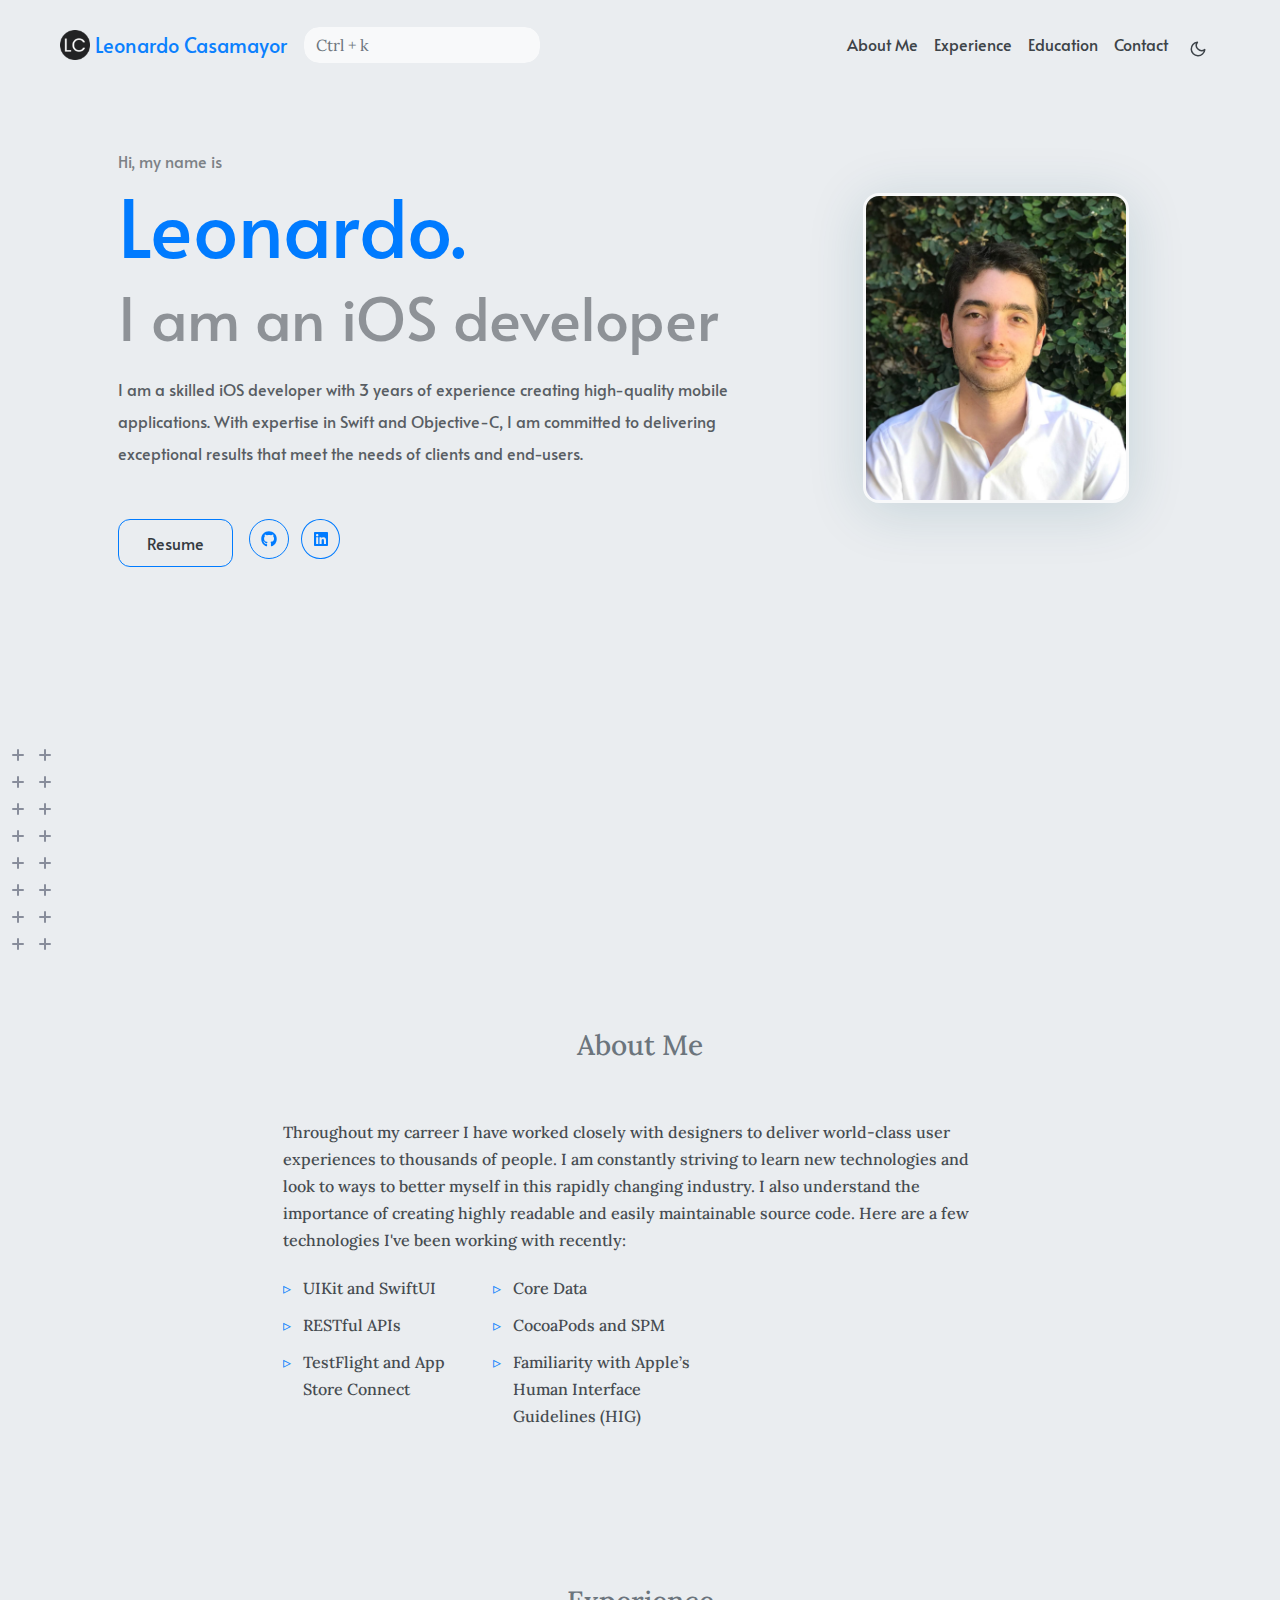
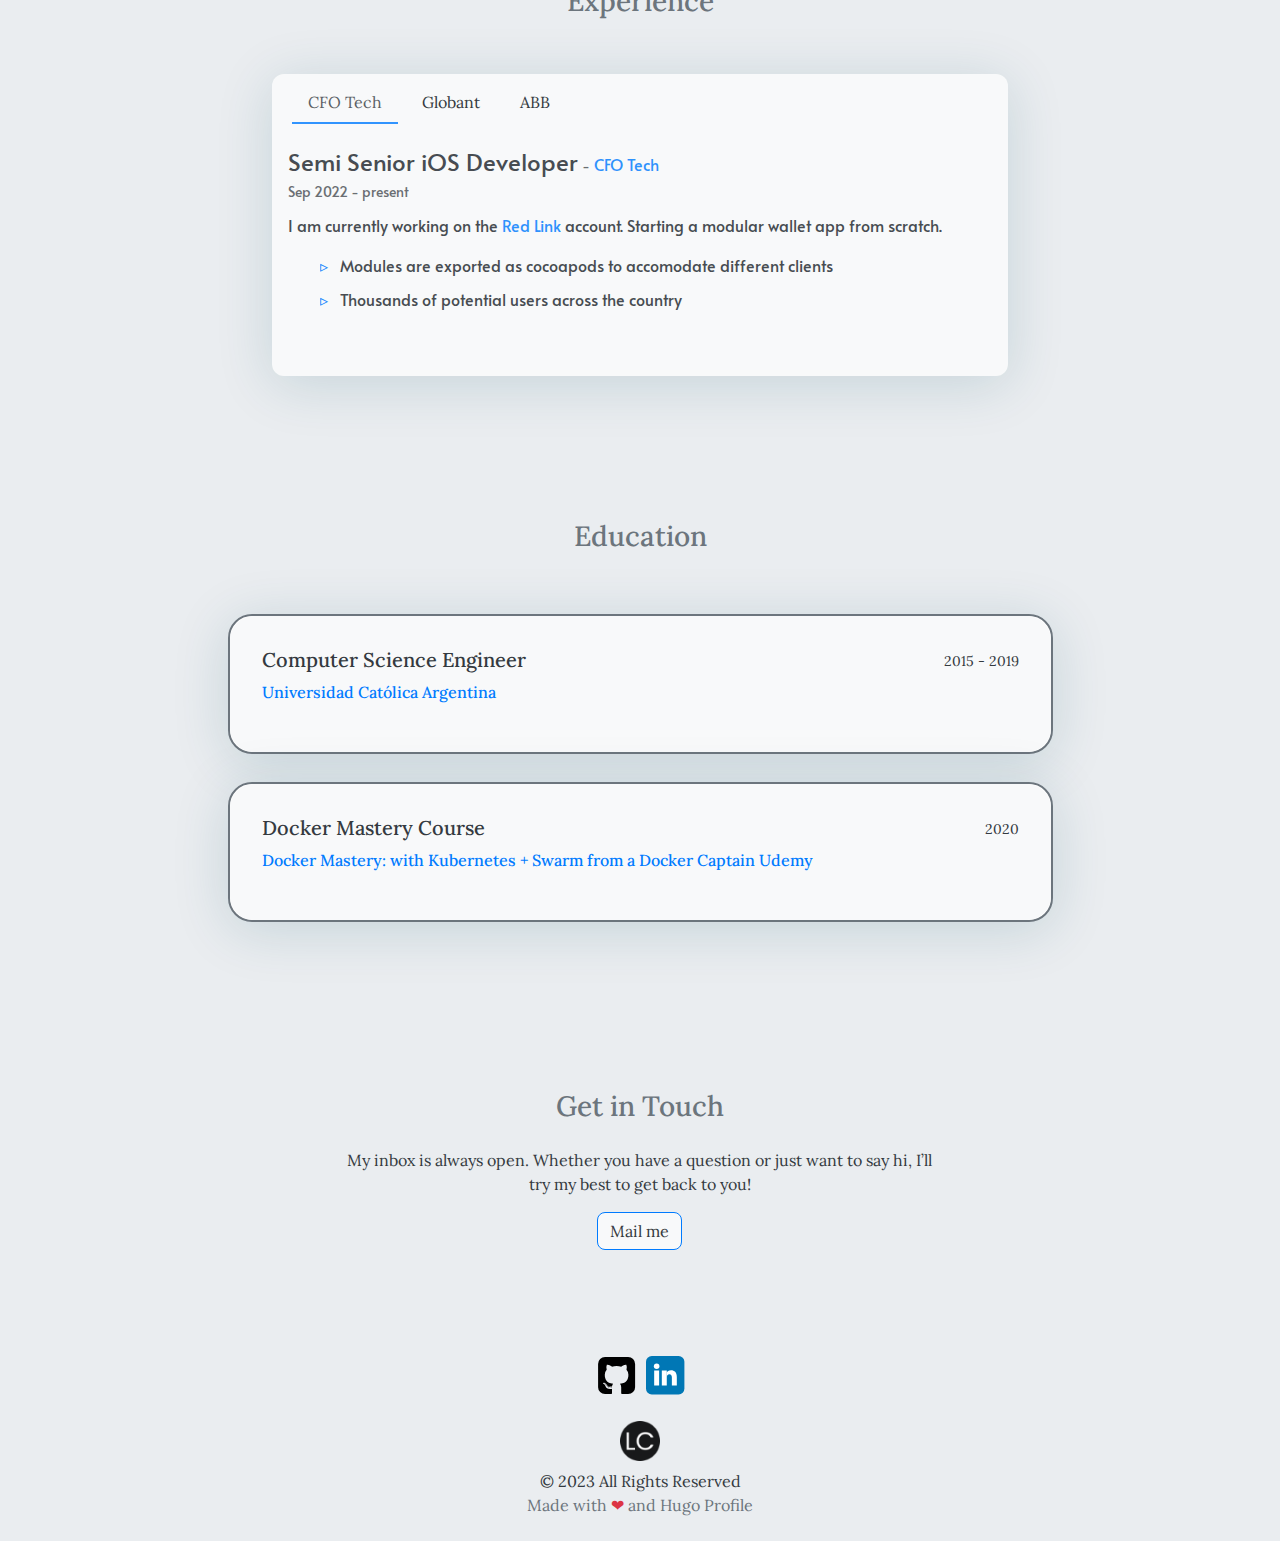
==== index.html @ 5d3ae80e "deploy: leonardo-casamayor/profile-site@22e42a5865eac77fa49c76d0fe40ac7be79af47a" ====
<!doctype html><html><head><meta name=generator content="Hugo 0.110.0"><meta charset=utf-8><meta name=viewport content="width=device-width,initial-scale=1"><meta http-equiv=x-ua-compatible content="ie=edge"><meta http-equiv=accept-ch content="DPR, Viewport-Width, Width"><link rel=icon href=/images/fav.ico type=image/gif><link rel=preconnect href=https://fonts.googleapis.com><link rel=preconnect href=https://fonts.gstatic.com crossorigin><link rel=preload as=style href="https://fonts.googleapis.com/css2?family=Alata&family=Lora:ital,wght@0,400;0,500;0,600;0,700;1,400;1,500;1,600;1,700&family=Roboto:ital,wght@0,100;0,300;0,400;0,500;0,700;0,900;1,100;1,300;1,400;1,500;1,700;1,900&display=swap"><link rel=stylesheet href="https://fonts.googleapis.com/css2?family=Alata&family=Lora:ital,wght@0,400;0,500;0,600;0,700;1,400;1,500;1,600;1,700&family=Roboto:ital,wght@0,100;0,300;0,400;0,500;0,700;0,900;1,100;1,300;1,400;1,500;1,700;1,900&display=swap" media=print onload='this.media="all"'><noscript><link href="https://fonts.googleapis.com/css2?family=Alata&family=Lora:ital,wght@0,400;0,500;0,600;0,700;1,400;1,500;1,600;1,700&family=Roboto:ital,wght@0,100;0,300;0,400;0,500;0,700;0,900;1,100;1,300;1,400;1,500;1,700;1,900&display=swap" rel=stylesheet></noscript><link rel=stylesheet href=/css/font.css media=all><meta property="og:title" content="Leonardo Casamayor"><meta property="og:description" content="Text about my cool site"><meta property="og:type" content="website"><meta property="og:url" content="https://leonardo-casamayor.github.io/"><meta property="og:site_name" content="Leonardo Casamayor"><meta name=twitter:card content="summary"><meta name=twitter:title content="Leonardo Casamayor"><meta name=twitter:description content="Text about my cool site"><link rel=stylesheet href=/bootstrap-5/css/bootstrap.min.css media=all><link rel=stylesheet href=/css/header.css media=all><link rel=stylesheet href=/css/footer.css media=all><link rel=stylesheet href=/css/theme.css media=all><style>:root{--text-color:#343a40;--text-secondary-color:#6c757d;--background-color:#eaedf0;--secondary-background-color:#64ffda1a;--primary-color:#007bff;--secondary-color:#f8f9fa;--text-color-dark:#e4e6eb;--text-secondary-color-dark:#b0b3b8;--background-color-dark:#18191a;--secondary-background-color-dark:#212529;--primary-color-dark:#ffffff;--secondary-color-dark:#212529}body{font-size:1rem;font-weight:400;line-height:1.5;text-align:left}html{background-color:var(--background-color)!important}body::-webkit-scrollbar{width:.5em;height:.5em;background-color:var(--background-color)}::-webkit-scrollbar-track{box-shadow:inset 0 0 6px var(--background-color);border-radius:1rem}::-webkit-scrollbar-thumb{border-radius:1rem;background-color:var(--secondary-color);outline:1px solid var(--background-color)}#search-content::-webkit-scrollbar{width:.5em;height:.1em;background-color:var(--background-color)}</style><meta name=description content="Text about my cool site"><link rel=stylesheet href=/css/index.css media=all><link rel=stylesheet href=/css/projects.css media=all><script defer src=/fontawesome-5/all-5.15.4.js></script><title>Leonardo Casamayor</title></head><body class=light><script>localStorage.getItem("pref-theme")==="dark"?document.body.classList.add("dark"):localStorage.getItem("pref-theme")==="light"?document.body.classList.remove("dark"):window.matchMedia&&window.matchMedia("(prefers-color-scheme: dark)").matches&&document.body.classList.add("dark")</script><header><nav class="pt-3 navbar navbar-expand-lg animate"><div class="container-fluid mx-xs-2 mx-sm-5 mx-md-5 mx-lg-5"><a class="navbar-brand primary-font text-wrap" href=/><img src=/images/fav.ico width=30 height=30 class="d-inline-block align-top">
Leonardo Casamayor</a><div><input id=search autocomplete=off class="form-control mr-sm-2 d-none d-md-block" placeholder="Ctrl + k" aria-label=Search oninput=searchOnChange(event)></div><button class=navbar-toggler type=button data-bs-toggle=collapse data-bs-target=#navbarContent aria-controls=navbarContent aria-expanded=false aria-label="Toggle navigation"><svg aria-hidden="true" height="24" viewBox="0 0 16 16" width="24" data-view-component="true"><path fill-rule="evenodd" d="M1 2.75A.75.75.0 011.75 2h12.5a.75.75.0 110 1.5H1.75A.75.75.0 011 2.75zm0 5A.75.75.0 011.75 7h12.5a.75.75.0 110 1.5H1.75A.75.75.0 011 7.75zM1.75 12a.75.75.0 100 1.5h12.5a.75.75.0 100-1.5H1.75z"/></svg></button><div class="collapse navbar-collapse text-wrap primary-font" id=navbarContent><ul class="navbar-nav ms-auto text-center"><li class="nav-item navbar-text d-block d-md-none"><div class=nav-link><input id=search autocomplete=off class="form-control mr-sm-2" placeholder="Ctrl + k" aria-label=Search oninput=searchOnChange(event)></div></li><li class="nav-item navbar-text"><a class=nav-link href=/#about aria-label=about>About Me</a></li><li class="nav-item navbar-text"><a class=nav-link href=/#experience aria-label=experience>Experience</a></li><li class="nav-item navbar-text"><a class=nav-link href=/#education aria-label=education>Education</a></li><li class="nav-item navbar-text"><a class=nav-link href=/#contact aria-label=contact>Contact</a></li><li class="nav-item navbar-text"><div class=text-center><button id=theme-toggle><svg id="moon" xmlns="http://www.w3.org/2000/svg" width="24" height="24" viewBox="0 0 24 24" fill="none" stroke="currentcolor" stroke-width="2" stroke-linecap="round" stroke-linejoin="round"><path d="M21 12.79A9 9 0 1111.21 3 7 7 0 0021 12.79z"/></svg><svg id="sun" xmlns="http://www.w3.org/2000/svg" width="24" height="24" viewBox="0 0 24 24" fill="none" stroke="currentcolor" stroke-width="2" stroke-linecap="round" stroke-linejoin="round"><circle cx="12" cy="12" r="5"/><line x1="12" y1="1" x2="12" y2="3"/><line x1="12" y1="21" x2="12" y2="23"/><line x1="4.22" y1="4.22" x2="5.64" y2="5.64"/><line x1="18.36" y1="18.36" x2="19.78" y2="19.78"/><line x1="1" y1="12" x2="3" y2="12"/><line x1="21" y1="12" x2="23" y2="12"/><line x1="4.22" y1="19.78" x2="5.64" y2="18.36"/><line x1="18.36" y1="5.64" x2="19.78" y2="4.22"/></svg></button></div></li></ul></div></div></nav></header><div id=content><section id=hero class="py-5 align-middle"><div class="container px-3 px-sm-5 px-md-5 px-lg-5 pt-lg-3"><div class=row><div class="col-sm-12 col-md-12 col-lg-8 content animate" id=primary-font><span class=subtitle>Hi, my name is</span><h2>Leonardo.</h2><h3>I am an iOS developer</h3><p class=hero-content>I am a skilled iOS developer with 3 years of experience creating high-quality mobile applications. With expertise in Swift and Objective-C, I am committed to delivering exceptional results that meet the needs of clients and end-users.</p><div class=row><div class="col-auto h-100"><a href=https://standardresume.co/r/naUhiCfg8ubX3Z6T1s1UL class=btn download target=_blank>Resume</a></div><div class="col-auto px-0 h-100"><span><span class=px-1><a href=https://github.com/leonardo-casamayor target=_blank class="btn social-icon"><i class="fab fa-github"></i></a></span>
<span class=px-1><a href=https://www.linkedin.com/in/leonardo-casamayor/ target=_blank class="btn social-icon"><i class="fab fa-linkedin"></i></a></span></span></div></div></div><div class="col-sm-12 col-md-12 col-lg-4"><div class="row justify-content-center"><div class="col-sm-12 col-md-9 pt-5 image animate px-5 px-md-5 px-lg-0 text-center"><img src=/images/cv.jpeg class="img-thumbnail mx-auto" alt></div></div></div></div></div><div class="hero-bottom-svg d-md-block d-lg-block d-none"><svg xmlns="http://www.w3.org/2000/svg" width="201" height="201" viewBox="0 0 201 201"><g id="Group_1168" data-name="Group 1168" transform="translate(-384 -1392)"><rect id="Rectangle_2206" data-name="Rectangle 2206" width="12" height="2" rx="1" transform="translate(391 1392) rotate(90)" fill="#282f49"/><rect id="Rectangle_2271" data-name="Rectangle 2271" width="12" height="2" rx="1" transform="translate(391 1500) rotate(90)" fill="#282f49"/><rect id="Rectangle_2238" data-name="Rectangle 2238" width="12" height="2" rx="1" transform="translate(391 1446) rotate(90)" fill="#282f49"/><rect id="Rectangle_2278" data-name="Rectangle 2278" width="12" height="2" rx="1" transform="translate(391 1554) rotate(90)" fill="#282f49"/><rect id="Rectangle_2222" data-name="Rectangle 2222" width="12" height="2" rx="1" transform="translate(391 1419) rotate(90)" fill="#282f49"/><rect id="Rectangle_2272" data-name="Rectangle 2272" width="12" height="2" rx="1" transform="translate(391 1527) rotate(90)" fill="#282f49"/><rect id="Rectangle_2241" data-name="Rectangle 2241" width="12" height="2" rx="1" transform="translate(391 1473) rotate(90)" fill="#282f49"/><rect id="Rectangle_2288" data-name="Rectangle 2288" width="12" height="2" rx="1" transform="translate(391 1581) rotate(90)" fill="#282f49"/><rect id="Rectangle_2214" data-name="Rectangle 2214" width="12" height="2" rx="1" transform="translate(499 1392) rotate(90)" fill="#282f49"/><rect id="Rectangle_2289" data-name="Rectangle 2289" width="12" height="2" rx="1" transform="translate(499 1500) rotate(90)" fill="#282f49"/><rect id="Rectangle_2256" data-name="Rectangle 2256" width="12" height="2" rx="1" transform="translate(499 1446) rotate(90)" fill="#282f49"/><rect id="Rectangle_2290" data-name="Rectangle 2290" width="12" height="2" rx="1" transform="translate(499 1554) rotate(90)" fill="#282f49"/><rect id="Rectangle_2231" data-name="Rectangle 2231" width="12" height="2" rx="1" transform="translate(499 1419) rotate(90)" fill="#282f49"/><rect id="Rectangle_2291" data-name="Rectangle 2291" width="12" height="2" rx="1" transform="translate(499 1527) rotate(90)" fill="#282f49"/><rect id="Rectangle_2257" data-name="Rectangle 2257" width="12" height="2" rx="1" transform="translate(499 1473) rotate(90)" fill="#282f49"/><rect id="Rectangle_2292" data-name="Rectangle 2292" width="12" height="2" rx="1" transform="translate(499 1581) rotate(90)" fill="#282f49"/><rect id="Rectangle_2210" data-name="Rectangle 2210" width="12" height="2" rx="1" transform="translate(445 1392) rotate(90)" fill="#282f49"/><rect id="Rectangle_2279" data-name="Rectangle 2279" width="12" height="2" rx="1" transform="translate(445 1500) rotate(90)" fill="#282f49"/><rect id="Rectangle_2248" data-name="Rectangle 2248" width="12" height="2" rx="1" transform="translate(445 1446) rotate(90)" fill="#282f49"/><rect id="Rectangle_2280" data-name="Rectangle 2280" width="12" height="2" rx="1" transform="translate(445 1554) rotate(90)" fill="#282f49"/><rect id="Rectangle_2226" data-name="Rectangle 2226" width="12" height="2" rx="1" transform="translate(445 1419) rotate(90)" fill="#282f49"/><rect id="Rectangle_2281" data-name="Rectangle 2281" width="12" height="2" rx="1" transform="translate(445 1527) rotate(90)" fill="#282f49"/><rect id="Rectangle_2249" data-name="Rectangle 2249" width="12" height="2" rx="1" transform="translate(445 1473) rotate(90)" fill="#282f49"/><rect id="Rectangle_2293" data-name="Rectangle 2293" width="12" height="2" rx="1" transform="translate(445 1581) rotate(90)" fill="#282f49"/><rect id="Rectangle_2219" data-name="Rectangle 2219" width="12" height="2" rx="1" transform="translate(553 1392) rotate(90)" fill="#282f49"/><rect id="Rectangle_2310" data-name="Rectangle 2310" width="12" height="2" rx="1" transform="translate(553 1500) rotate(90)" fill="#282f49"/><rect id="Rectangle_2262" data-name="Rectangle 2262" width="12" height="2" rx="1" transform="translate(553 1446) rotate(90)" fill="#282f49"/><rect id="Rectangle_2311" data-name="Rectangle 2311" width="12" height="2" rx="1" transform="translate(553 1554) rotate(90)" fill="#282f49"/><rect id="Rectangle_2232" data-name="Rectangle 2232" width="12" height="2" rx="1" transform="translate(553 1419) rotate(90)" fill="#282f49"/><rect id="Rectangle_2312" data-name="Rectangle 2312" width="12" height="2" rx="1" transform="translate(553 1527) rotate(90)" fill="#282f49"/><rect id="Rectangle_2263" data-name="Rectangle 2263" width="12" height="2" rx="1" transform="translate(553 1473) rotate(90)" fill="#282f49"/><rect id="Rectangle_2313" data-name="Rectangle 2313" width="12" height="2" rx="1" transform="translate(553 1581) rotate(90)" fill="#282f49"/><rect id="Rectangle_2209" data-name="Rectangle 2209" width="12" height="2" rx="1" transform="translate(418 1392) rotate(90)" fill="#282f49"/><rect id="Rectangle_2273" data-name="Rectangle 2273" width="12" height="2" rx="1" transform="translate(418 1500) rotate(90)" fill="#282f49"/><rect id="Rectangle_2242" data-name="Rectangle 2242" width="12" height="2" rx="1" transform="translate(418 1446) rotate(90)" fill="#282f49"/><rect id="Rectangle_2282" data-name="Rectangle 2282" width="12" height="2" rx="1" transform="translate(418 1554) rotate(90)" fill="#282f49"/><rect id="Rectangle_2223" data-name="Rectangle 2223" width="12" height="2" rx="1" transform="translate(418 1419) rotate(90)" fill="#282f49"/><rect id="Rectangle_2274" data-name="Rectangle 2274" width="12" height="2" rx="1" transform="translate(418 1527) rotate(90)" fill="#282f49"/><rect id="Rectangle_2243" data-name="Rectangle 2243" width="12" height="2" rx="1" transform="translate(418 1473) rotate(90)" fill="#282f49"/><rect id="Rectangle_2294" data-name="Rectangle 2294" width="12" height="2" rx="1" transform="translate(418 1581) rotate(90)" fill="#282f49"/><rect id="Rectangle_2217" data-name="Rectangle 2217" width="12" height="2" rx="1" transform="translate(526 1392) rotate(90)" fill="#282f49"/><rect id="Rectangle_2314" data-name="Rectangle 2314" width="12" height="2" rx="1" transform="translate(526 1500) rotate(90)" fill="#282f49"/><rect id="Rectangle_2258" data-name="Rectangle 2258" width="12" height="2" rx="1" transform="translate(526 1446) rotate(90)" fill="#282f49"/><rect id="Rectangle_2315" data-name="Rectangle 2315" width="12" height="2" rx="1" transform="translate(526 1554) rotate(90)" fill="#282f49"/><rect id="Rectangle_2233" data-name="Rectangle 2233" width="12" height="2" rx="1" transform="translate(526 1419) rotate(90)" fill="#282f49"/><rect id="Rectangle_2316" data-name="Rectangle 2316" width="12" height="2" rx="1" transform="translate(526 1527) rotate(90)" fill="#282f49"/><rect id="Rectangle_2259" data-name="Rectangle 2259" width="12" height="2" rx="1" transform="translate(526 1473) rotate(90)" fill="#282f49"/><rect id="Rectangle_2317" data-name="Rectangle 2317" width="12" height="2" rx="1" transform="translate(526 1581) rotate(90)" fill="#282f49"/><rect id="Rectangle_2211" data-name="Rectangle 2211" width="12" height="2" rx="1" transform="translate(472 1392) rotate(90)" fill="#282f49"/><rect id="Rectangle_2295" data-name="Rectangle 2295" width="12" height="2" rx="1" transform="translate(472 1500) rotate(90)" fill="#282f49"/><rect id="Rectangle_2250" data-name="Rectangle 2250" width="12" height="2" rx="1" transform="translate(472 1446) rotate(90)" fill="#282f49"/><rect id="Rectangle_2296" data-name="Rectangle 2296" width="12" height="2" rx="1" transform="translate(472 1554) rotate(90)" fill="#282f49"/><rect id="Rectangle_2227" data-name="Rectangle 2227" width="12" height="2" rx="1" transform="translate(472 1419) rotate(90)" fill="#282f49"/><rect id="Rectangle_2297" data-name="Rectangle 2297" width="12" height="2" rx="1" transform="translate(472 1527) rotate(90)" fill="#282f49"/><rect id="Rectangle_2251" data-name="Rectangle 2251" width="12" height="2" rx="1" transform="translate(472 1473) rotate(90)" fill="#282f49"/><rect id="Rectangle_2298" data-name="Rectangle 2298" width="12" height="2" rx="1" transform="translate(472 1581) rotate(90)" fill="#282f49"/><rect id="Rectangle_2221" data-name="Rectangle 2221" width="12" height="2" rx="1" transform="translate(580 1392) rotate(90)" fill="#282f49"/><rect id="Rectangle_2318" data-name="Rectangle 2318" width="12" height="2" rx="1" transform="translate(580 1500) rotate(90)" fill="#282f49"/><rect id="Rectangle_2264" data-name="Rectangle 2264" width="12" height="2" rx="1" transform="translate(580 1446) rotate(90)" fill="#282f49"/><rect id="Rectangle_2319" data-name="Rectangle 2319" width="12" height="2" rx="1" transform="translate(580 1554) rotate(90)" fill="#282f49"/><rect id="Rectangle_2236" data-name="Rectangle 2236" width="12" height="2" rx="1" transform="translate(580 1419) rotate(90)" fill="#282f49"/><rect id="Rectangle_2320" data-name="Rectangle 2320" width="12" height="2" rx="1" transform="translate(580 1527) rotate(90)" fill="#282f49"/><rect id="Rectangle_2265" data-name="Rectangle 2265" width="12" height="2" rx="1" transform="translate(580 1473) rotate(90)" fill="#282f49"/><rect id="Rectangle_2321" data-name="Rectangle 2321" width="12" height="2" rx="1" transform="translate(580 1581) rotate(90)" fill="#282f49"/><rect id="Rectangle_2207" data-name="Rectangle 2207" width="12" height="2" rx="1" transform="translate(396 1399) rotate(-180)" fill="#282f49"/><rect id="Rectangle_2270" data-name="Rectangle 2270" width="12" height="2" rx="1" transform="translate(396 1507) rotate(-180)" fill="#282f49"/><rect id="Rectangle_2239" data-name="Rectangle 2239" width="12" height="2" rx="1" transform="translate(396 1453) rotate(-180)" fill="#282f49"/><rect id="Rectangle_2283" data-name="Rectangle 2283" width="12" height="2" rx="1" transform="translate(396 1561) rotate(-180)" fill="#282f49"/><rect id="Rectangle_2224" data-name="Rectangle 2224" width="12" height="2" rx="1" transform="translate(396 1426) rotate(-180)" fill="#282f49"/><rect id="Rectangle_2275" data-name="Rectangle 2275" width="12" height="2" rx="1" transform="translate(396 1534) rotate(-180)" fill="#282f49"/><rect id="Rectangle_2244" data-name="Rectangle 2244" width="12" height="2" rx="1" transform="translate(396 1480) rotate(-180)" fill="#282f49"/><rect id="Rectangle_2299" data-name="Rectangle 2299" width="12" height="2" rx="1" transform="translate(396 1588) rotate(-180)" fill="#282f49"/><rect id="Rectangle_2215" data-name="Rectangle 2215" width="12" height="2" rx="1" transform="translate(504 1399) rotate(-180)" fill="#282f49"/><rect id="Rectangle_2300" data-name="Rectangle 2300" width="12" height="2" rx="1" transform="translate(504 1507) rotate(-180)" fill="#282f49"/><rect id="Rectangle_2252" data-name="Rectangle 2252" width="12" height="2" rx="1" transform="translate(504 1453) rotate(-180)" fill="#282f49"/><rect id="Rectangle_2301" data-name="Rectangle 2301" width="12" height="2" rx="1" transform="translate(504 1561) rotate(-180)" fill="#282f49"/><rect id="Rectangle_2228" data-name="Rectangle 2228" width="12" height="2" rx="1" transform="translate(504 1426) rotate(-180)" fill="#282f49"/><rect id="Rectangle_2302" data-name="Rectangle 2302" width="12" height="2" rx="1" transform="translate(504 1534) rotate(-180)" fill="#282f49"/><rect id="Rectangle_2253" data-name="Rectangle 2253" width="12" height="2" rx="1" transform="translate(504 1480) rotate(-180)" fill="#282f49"/><rect id="Rectangle_2303" data-name="Rectangle 2303" width="12" height="2" rx="1" transform="translate(504 1588) rotate(-180)" fill="#282f49"/><rect id="Rectangle_2212" data-name="Rectangle 2212" width="12" height="2" rx="1" transform="translate(450 1399) rotate(-180)" fill="#282f49"/><rect id="Rectangle_2284" data-name="Rectangle 2284" width="12" height="2" rx="1" transform="translate(450 1507) rotate(-180)" fill="#282f49"/><rect id="Rectangle_2245" data-name="Rectangle 2245" width="12" height="2" rx="1" transform="translate(450 1453) rotate(-180)" fill="#282f49"/><rect id="Rectangle_2285" data-name="Rectangle 2285" width="12" height="2" rx="1" transform="translate(450 1561) rotate(-180)" fill="#282f49"/><rect id="Rectangle_2229" data-name="Rectangle 2229" width="12" height="2" rx="1" transform="translate(450 1426) rotate(-180)" fill="#282f49"/><rect id="Rectangle_2286" data-name="Rectangle 2286" width="12" height="2" rx="1" transform="translate(450 1534) rotate(-180)" fill="#282f49"/><rect id="Rectangle_2246" data-name="Rectangle 2246" width="12" height="2" rx="1" transform="translate(450 1480) rotate(-180)" fill="#282f49"/><rect id="Rectangle_2304" data-name="Rectangle 2304" width="12" height="2" rx="1" transform="translate(450 1588) rotate(-180)" fill="#282f49"/><rect id="Rectangle_2218" data-name="Rectangle 2218" width="12" height="2" rx="1" transform="translate(558 1399) rotate(-180)" fill="#282f49"/><rect id="Rectangle_2322" data-name="Rectangle 2322" width="12" height="2" rx="1" transform="translate(558 1507) rotate(-180)" fill="#282f49"/><rect id="Rectangle_2266" data-name="Rectangle 2266" width="12" height="2" rx="1" transform="translate(558 1453) rotate(-180)" fill="#282f49"/><rect id="Rectangle_2323" data-name="Rectangle 2323" width="12" height="2" rx="1" transform="translate(558 1561) rotate(-180)" fill="#282f49"/><rect id="Rectangle_2234" data-name="Rectangle 2234" width="12" height="2" rx="1" transform="translate(558 1426) rotate(-180)" fill="#282f49"/><rect id="Rectangle_2324" data-name="Rectangle 2324" width="12" height="2" rx="1" transform="translate(558 1534) rotate(-180)" fill="#282f49"/><rect id="Rectangle_2267" data-name="Rectangle 2267" width="12" height="2" rx="1" transform="translate(558 1480) rotate(-180)" fill="#282f49"/><rect id="Rectangle_2325" data-name="Rectangle 2325" width="12" height="2" rx="1" transform="translate(558 1588) rotate(-180)" fill="#282f49"/><rect id="Rectangle_2208" data-name="Rectangle 2208" width="12" height="2" rx="1" transform="translate(423 1399) rotate(-180)" fill="#282f49"/><rect id="Rectangle_2276" data-name="Rectangle 2276" width="12" height="2" rx="1" transform="translate(423 1507) rotate(-180)" fill="#282f49"/><rect id="Rectangle_2240" data-name="Rectangle 2240" width="12" height="2" rx="1" transform="translate(423 1453) rotate(-180)" fill="#282f49"/><rect id="Rectangle_2287" data-name="Rectangle 2287" width="12" height="2" rx="1" transform="translate(423 1561) rotate(-180)" fill="#282f49"/><rect id="Rectangle_2225" data-name="Rectangle 2225" width="12" height="2" rx="1" transform="translate(423 1426) rotate(-180)" fill="#282f49"/><rect id="Rectangle_2277" data-name="Rectangle 2277" width="12" height="2" rx="1" transform="translate(423 1534) rotate(-180)" fill="#282f49"/><rect id="Rectangle_2247" data-name="Rectangle 2247" width="12" height="2" rx="1" transform="translate(423 1480) rotate(-180)" fill="#282f49"/><rect id="Rectangle_2305" data-name="Rectangle 2305" width="12" height="2" rx="1" transform="translate(423 1588) rotate(-180)" fill="#282f49"/><rect id="Rectangle_2216" data-name="Rectangle 2216" width="12" height="2" rx="1" transform="translate(531 1399) rotate(-180)" fill="#282f49"/><rect id="Rectangle_2326" data-name="Rectangle 2326" width="12" height="2" rx="1" transform="translate(531 1507) rotate(-180)" fill="#282f49"/><rect id="Rectangle_2260" data-name="Rectangle 2260" width="12" height="2" rx="1" transform="translate(531 1453) rotate(-180)" fill="#282f49"/><rect id="Rectangle_2327" data-name="Rectangle 2327" width="12" height="2" rx="1" transform="translate(531 1561) rotate(-180)" fill="#282f49"/><rect id="Rectangle_2235" data-name="Rectangle 2235" width="12" height="2" rx="1" transform="translate(531 1426) rotate(-180)" fill="#282f49"/><rect id="Rectangle_2328" data-name="Rectangle 2328" width="12" height="2" rx="1" transform="translate(531 1534) rotate(-180)" fill="#282f49"/><rect id="Rectangle_2261" data-name="Rectangle 2261" width="12" height="2" rx="1" transform="translate(531 1480) rotate(-180)" fill="#282f49"/><rect id="Rectangle_2329" data-name="Rectangle 2329" width="12" height="2" rx="1" transform="translate(531 1588) rotate(-180)" fill="#282f49"/><rect id="Rectangle_2213" data-name="Rectangle 2213" width="12" height="2" rx="1" transform="translate(477 1399) rotate(-180)" fill="#282f49"/><rect id="Rectangle_2306" data-name="Rectangle 2306" width="12" height="2" rx="1" transform="translate(477 1507) rotate(-180)" fill="#282f49"/><rect id="Rectangle_2254" data-name="Rectangle 2254" width="12" height="2" rx="1" transform="translate(477 1453) rotate(-180)" fill="#282f49"/><rect id="Rectangle_2307" data-name="Rectangle 2307" width="12" height="2" rx="1" transform="translate(477 1561) rotate(-180)" fill="#282f49"/><rect id="Rectangle_2230" data-name="Rectangle 2230" width="12" height="2" rx="1" transform="translate(477 1426) rotate(-180)" fill="#282f49"/><rect id="Rectangle_2308" data-name="Rectangle 2308" width="12" height="2" rx="1" transform="translate(477 1534) rotate(-180)" fill="#282f49"/><rect id="Rectangle_2255" data-name="Rectangle 2255" width="12" height="2" rx="1" transform="translate(477 1480) rotate(-180)" fill="#282f49"/><rect id="Rectangle_2309" data-name="Rectangle 2309" width="12" height="2" rx="1" transform="translate(477 1588) rotate(-180)" fill="#282f49"/><rect id="Rectangle_2220" data-name="Rectangle 2220" width="12" height="2" rx="1" transform="translate(585 1399) rotate(-180)" fill="#282f49"/><rect id="Rectangle_2330" data-name="Rectangle 2330" width="12" height="2" rx="1" transform="translate(585 1507) rotate(-180)" fill="#282f49"/><rect id="Rectangle_2268" data-name="Rectangle 2268" width="12" height="2" rx="1" transform="translate(585 1453) rotate(-180)" fill="#282f49"/><rect id="Rectangle_2331" data-name="Rectangle 2331" width="12" height="2" rx="1" transform="translate(585 1561) rotate(-180)" fill="#282f49"/><rect id="Rectangle_2237" data-name="Rectangle 2237" width="12" height="2" rx="1" transform="translate(585 1426) rotate(-180)" fill="#282f49"/><rect id="Rectangle_2332" data-name="Rectangle 2332" width="12" height="2" rx="1" transform="translate(585 1534) rotate(-180)" fill="#282f49"/><rect id="Rectangle_2269" data-name="Rectangle 2269" width="12" height="2" rx="1" transform="translate(585 1480) rotate(-180)" fill="#282f49"/><rect id="Rectangle_2333" data-name="Rectangle 2333" width="12" height="2" rx="1" transform="translate(585 1588) rotate(-180)" fill="#282f49"/></g></svg></div></section><section id=about class="py-0 py-sm-5"><div class="container bg-transparent"><h3 class="text-center bg-transparent">About Me</h3><div class="bg-transparent row justify-content-center px-3 py-5"><div class="col-sm-12 col-md-12 col-lg-8 content">Throughout my carreer I have worked closely with designers to deliver world-class user experiences to thousands of people. I am constantly striving to learn new technologies and look to ways to better myself in this rapidly changing industry. I also understand the importance of creating highly readable and easily maintainable source code.
Here are a few technologies I've been working with recently:<ul><li>UIKit and SwiftUI</li><li>Core Data</li><li>RESTful APIs</li><li>CocoaPods and SPM</li><li>TestFlight and App Store Connect</li><li>Familiarity with Apple&rsquo;s Human Interface Guidelines (HIG)</li></ul></div></div></div></section><section id=experience class=py-5><div class=container><h3 class=text-center>Experience</h3><div class="row justify-content-center"><div class="col-sm-12 col-md-8 col-lg-8 py-5"><div class="experience-container px-3 pt-2"><ul class="nav nav-pills mb-3 bg-transparent" id=pills-tab role=tablist><li class="nav-item px-1 bg-transparent" role=presentation><div class="nav-link active bg-transparent" aria-selected=true role=tab data-bs-toggle=pill id=CFO-Tech-Sep-2022---present-tab data-bs-target=#pills-CFO-Tech-Sep-2022---present aria-controls=CFO-Tech-Sep-2022---present>CFO Tech</div></li><li class="nav-item px-1 bg-transparent" role=presentation><div class="nav-link bg-transparent" aria-selected=true role=tab data-bs-toggle=pill id=Globant-Jan-2020---Aug-2022-tab data-bs-target=#pills-Globant-Jan-2020---Aug-2022 aria-controls=Globant-Jan-2020---Aug-2022>Globant</div></li><li class="nav-item px-1 bg-transparent" role=presentation><div class="nav-link bg-transparent" aria-selected=true role=tab data-bs-toggle=pill id=ABB-Jun-2018---Dec-2019-tab data-bs-target=#pills-ABB-Jun-2018---Dec-2019 aria-controls=ABB-Jun-2018---Dec-2019>ABB</div></li></ul><div class="tab-content pb-5 pt-2 bg-transparent primary-font" id=pills-tabContent><div class="tab-pane fade show active bg-transparent" role=tabpanel id=pills-CFO-Tech-Sep-2022---present aria-labelledby=pills-CFO-Tech-Sep-2022---present-tab><div><span class=h4>Semi Senior iOS Developer</span>
<small>-</small>
<a href=https://www.cfotechlatam.com/ target=_blank>CFO Tech</a><div class=pb-1><small>Sep 2022 - present</small></div></div><p>I am currently working on the <a href=https://www.redlink.com.ar/ target=_blank>Red Link</a>
account. Starting a modular wallet app from scratch.</p><ul><li>Modules are exported as cocoapods to accomodate different clients</li><li>Thousands of potential users across the country</li></ul></div><div class="tab-pane fade bg-transparent" role=tabpanel id=pills-Globant-Jan-2020---Aug-2022 aria-labelledby=pills-Globant-Jan-2020---Aug-2022-tab><div><span class=h4>Semi Senior iOS Developer</span>
<small>-</small>
<a href=https://www.globant.com/ target=_blank>Globant</a><div class=pb-1><small>Jan 2020 - Aug 2022</small></div></div><div class=pt-2><p>I worked on the Disney account for the <a href=https://www.digitalscreeners.com/ target=_blank>Digital Screeners Project</a>
as the main developer delivering new features and updates.</p><ul><li>The application had 10,000+ users at that point</li><li>Video player refresh to replace third party implementation</li><li>Full UI refresh for a more modern and intuitive experience</li></ul></div></div><div class="tab-pane fade bg-transparent" role=tabpanel id=pills-ABB-Jun-2018---Dec-2019 aria-labelledby=pills-ABB-Jun-2018---Dec-2019-tab><div><span class=h4>Junior Software Developer</span>
<small>-</small>
<a href=https://global.abb/group/en target=_blank>ABB</a><div class=pb-1><small>Jun 2018 - Dec 2019</small></div></div><div class=pt-2><p>Developed various tools and solutions:</p><ul><li>Developed a web for client interaction to replace previous call center solution (javascript)</li><li>Created a custom migriation tool for sharepoint servers for branch-wide data (C#)</li></ul></div></div></div></div></div></div></div></section><section id=education class=py-5><div class=container><h3 class=text-center>Education</h3><div class="row justify-content-center py-5"><div class="col-12 p-0"><div class="row row align-items-center justify-content-center m-1 mb-4"><div class=col-md-9><div class=card><div class=card-body><div class=float-end><small>2015 - 2019</small></div><h5 class=card-title>Computer Science Engineer</h5><a href=https://uca.edu.ar/ target=_blank><h6>Universidad Católica Argentina</h6></a><div class="py-1 education-content"></div></div></div></div></div></div><div class="col-12 p-0"><div class="row row align-items-center justify-content-center m-1 mb-4"><div class=col-md-9><div class=card><div class=card-body><div class=float-end><small>2020</small></div><h5 class=card-title>Docker Mastery Course</h5><a href=https://www.udemy.com/course/docker-mastery/ target=_blank><h6>Docker Mastery: with Kubernetes + Swarm from a Docker Captain Udemy</h6></a><div class="py-1 education-content"></div></div></div></div></div></div></div></div></section><section id=contact class=py-5><div class=container><h3 class=text-center>Get in Touch</h3><div class="px-0 px-md-5 px-lg-5"><div class="row justify-content-center px-md-5"><div class="col-md-8 py-3"><div class=text-center>My inbox is always open. Whether you have a question or just want to say hi, I’ll try my best to get back to you!</div><div class="text-center pt-3"><a href=mailto:leonardo.casamayor@gmail.com class=btn>Mail me</a></div></div></div></div></div><div id=contact-form-status></div></section><svg xmlns="http://www.w3.org/2000/svg" style="display:none"><symbol id="check-circle-fill" viewBox="0 0 16 16"><path d="M16 8A8 8 0 110 8a8 8 0 0116 0zm-3.97-3.03a.75.75.0 00-1.08.022L7.477 9.417 5.384 7.323a.75.75.0 00-1.06 1.06L6.97 11.03a.75.75.0 001.079-.02l3.992-4.99a.75.75.0 00-.01-1.05z"/></symbol><symbol id="info-fill" viewBox="0 0 16 16"><path d="M8 16A8 8 0 108 0a8 8 0 000 16zm.93-9.412-1 4.705c-.07.34.029.533.304.533.194.0.487-.07.686-.246l-.088.416c-.287.346-.92.598-1.465.598-.703.0-1.002-.422-.808-1.319l.738-3.468c.064-.293.006-.399-.287-.47l-.451-.081.082-.381 2.29-.287zM8 5.5a1 1 0 110-2 1 1 0 010 2z"/></symbol><symbol id="exclamation-triangle-fill" viewBox="0 0 16 16"><path d="M8.982 1.566a1.13 1.13.0 00-1.96.0L.165 13.233c-.457.778.091 1.767.98 1.767h13.713c.889.0 1.438-.99.98-1.767L8.982 1.566zM8 5c.535.0.954.462.9.995l-.35 3.507a.552.552.0 01-1.1.0L7.1 5.995A.905.905.0 018 5zm.002 6a1 1 0 110 2 1 1 0 010-2z"/></symbol></svg></div><footer><div class="container py-3" id=recent-posts></div><div class="text-center pt-2"><span class=px-1><a href=https://github.com/leonardo-casamayor aria-label=github><svg xmlns="http://www.w3.org/2000/svg" width="2.7em" height="2.7em" viewBox="0 0 1792 1792"><path d="M522 1352q-8 9-20-3-13-11-4-19 8-9 20 3 12 11 4 19zm-42-61q9 12 0 19-8 6-17-7t0-18q9-7 17 6zm-61-60q-5 7-13 2-10-5-7-12 3-5 13-2 10 5 7 12zm31 34q-6 7-16-3-9-11-2-16 6-6 16 3 9 11 2 16zm129 112q-4 12-19 6-17-4-13-15t19-7q16 5 13 16zm63 5q0 11-16 11-17 2-17-11 0-11 16-11 17-2 17 11zm58-10q2 10-14 14t-18-8 14-15q16-2 18 9zm964-956v960q0 119-84.5 203.5T1376 1664h-224q-16 0-24.5-1t-19.5-5-16-14.5-5-27.5v-239q0-97-52-142 57-6 102.5-18t94-39 81-66.5 53-105T1386 856q0-121-79-206 37-91-8-204-28-9-81 11t-92 44l-38 24q-93-26-192-26t-192 26q-16-11-42.5-27T578 459.5 492 446q-44 113-7 204-79 85-79 206 0 85 20.5 150t52.5 105 80.5 67 94 39 102.5 18q-40 36-49 103-21 10-45 15t-57 5-65.5-21.5T484 1274q-19-32-48.5-52t-49.5-24l-20-3q-21 0-29 4.5t-5 11.5 9 14 13 12l7 5q22 10 43.5 38t31.5 51l10 23q13 38 44 61.5t67 30 69.5 7 55.5-3.5l23-4q0 38 .5 103t.5 68q0 22-11 33.5t-22 13-33 1.5H416q-119 0-203.5-84.5T128 1376V416q0-119 84.5-203.5T416 128h960q119 0 203.5 84.5T1664 416z"/></svg></a></span><span class=px-1><a href=https://www.linkedin.com/in/leonardo-casamayor/ aria-label=linkedin><svg xmlns="http://www.w3.org/2000/svg" width="2.4em" height="2.4em" fill="#fff" aria-label="LinkedIn" viewBox="0 0 512 512"><rect width="512" height="512" fill="#0077b5" rx="15%"/><circle cx="142" cy="138" r="37"/><path stroke="#fff" stroke-width="66" d="M244 194v198M142 194v198"/><path d="M276 282c0-20 13-40 36-40 24 0 33 18 33 45v105h66V279c0-61-32-89-76-89-34 0-51 19-59 32"/></svg></a></span></div><div class="container py-4"><div class="row justify-content-center"><div class="col-md-4 text-center"><div class=pb-2><a href=https://leonardo-casamayor.github.io title="Leonardo Casamayor"><img alt="Footer logo" src=/images/fav.ico height=40px width=40px></a></div>&copy; 2023 All Rights Reserved<div class=text-secondary>Made with
<span class=text-danger>&#10084;</span>
and
<a href=https://github.com/gurusabarish/hugo-profile target=_blank title="Designed and developed by gurusabarish">Hugo Profile</a></div></div></div></div></footer><script src=/bootstrap-5/js/bootstrap.bundle.min.js></script>
<script>localStorage.getItem("pref-theme")==="dark"?document.body.classList.add("dark"):localStorage.getItem("pref-theme")==="light"?document.body.classList.remove("dark"):window.matchMedia&&window.matchMedia("(prefers-color-scheme: dark)").matches&&document.body.classList.add("dark")</script><script>document.getElementById("theme-toggle").addEventListener("click",()=>{document.body.className.includes("dark")?(document.body.classList.remove("dark"),localStorage.setItem("pref-theme","light")):(document.body.classList.add("dark"),localStorage.setItem("pref-theme","dark"))});var tooltipTriggerList=[].slice.call(document.querySelectorAll('[data-bs-toggle="tooltip"]')),tooltipList=tooltipTriggerList.map(function(e){return new bootstrap.Tooltip(e)})</script><script src=/js/search.js></script><section id=search-content class=py-2><div class=container id=search-results></div></section></body></html>
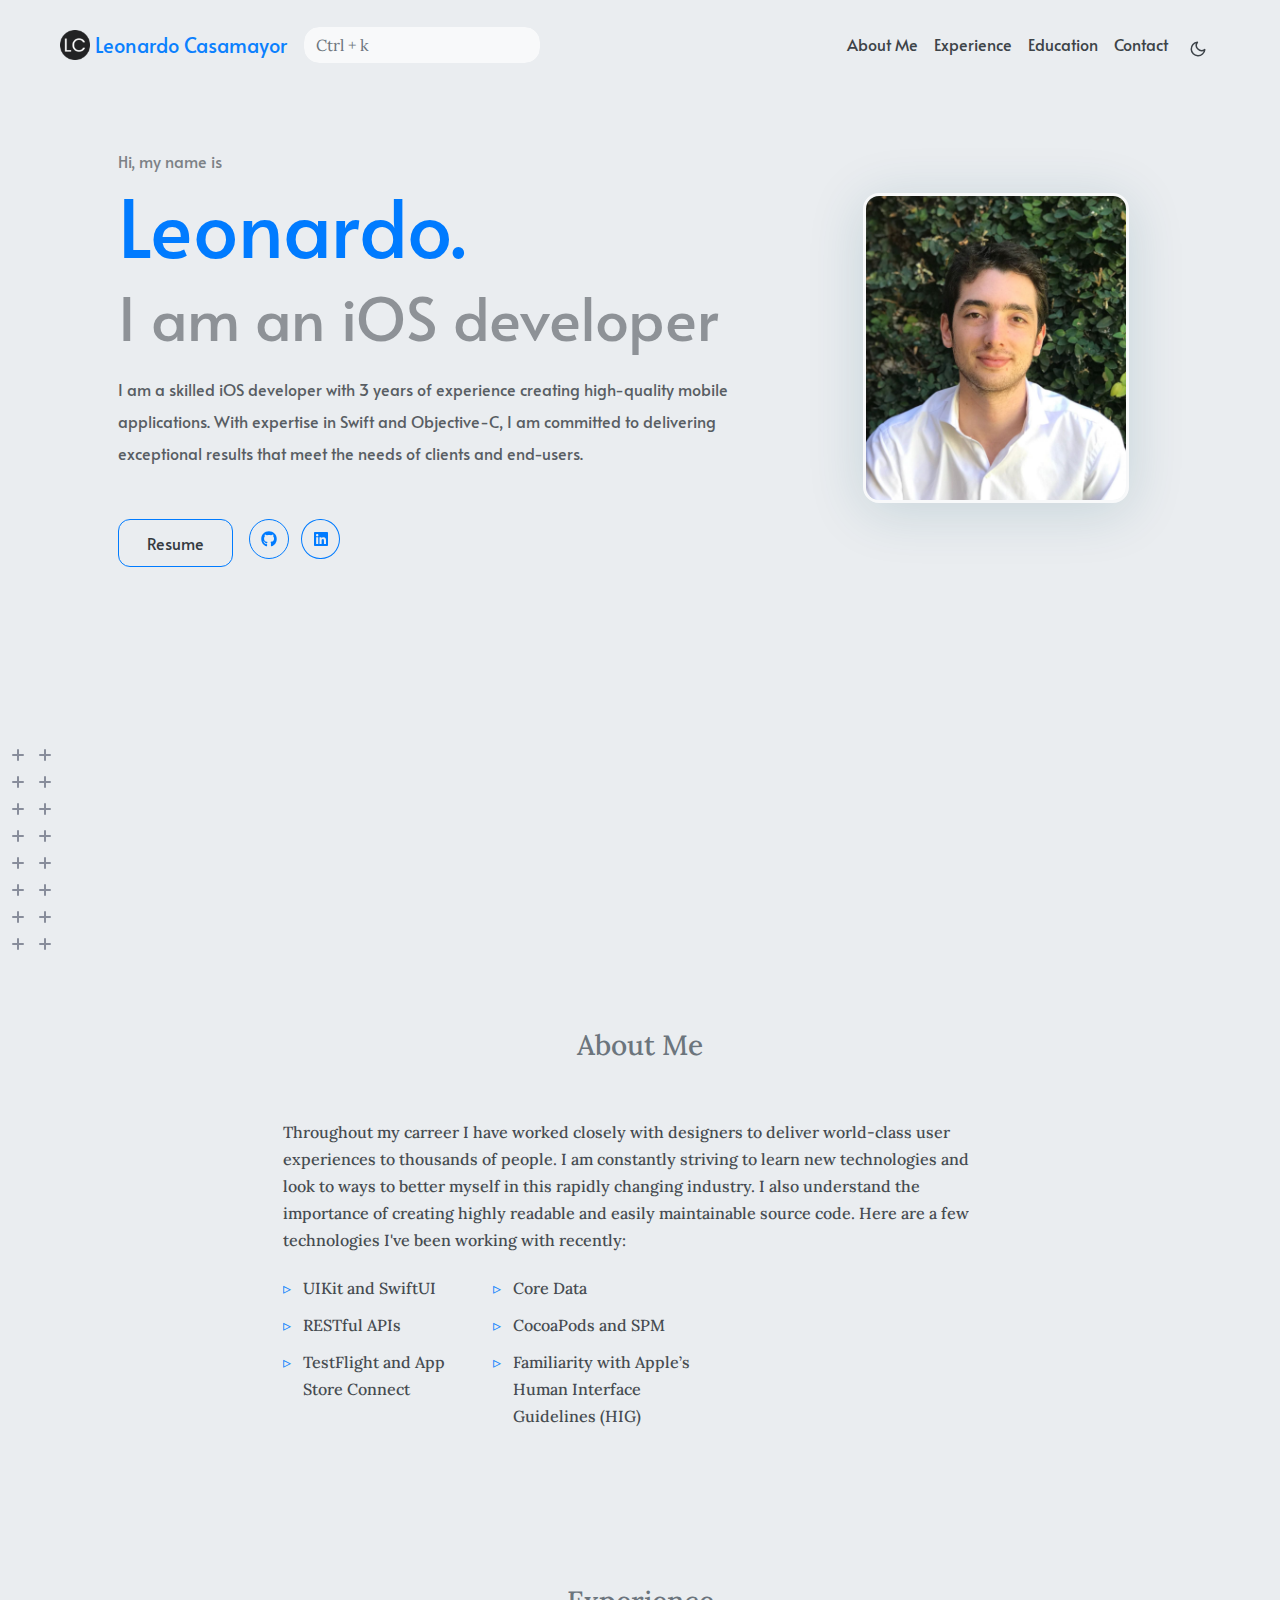
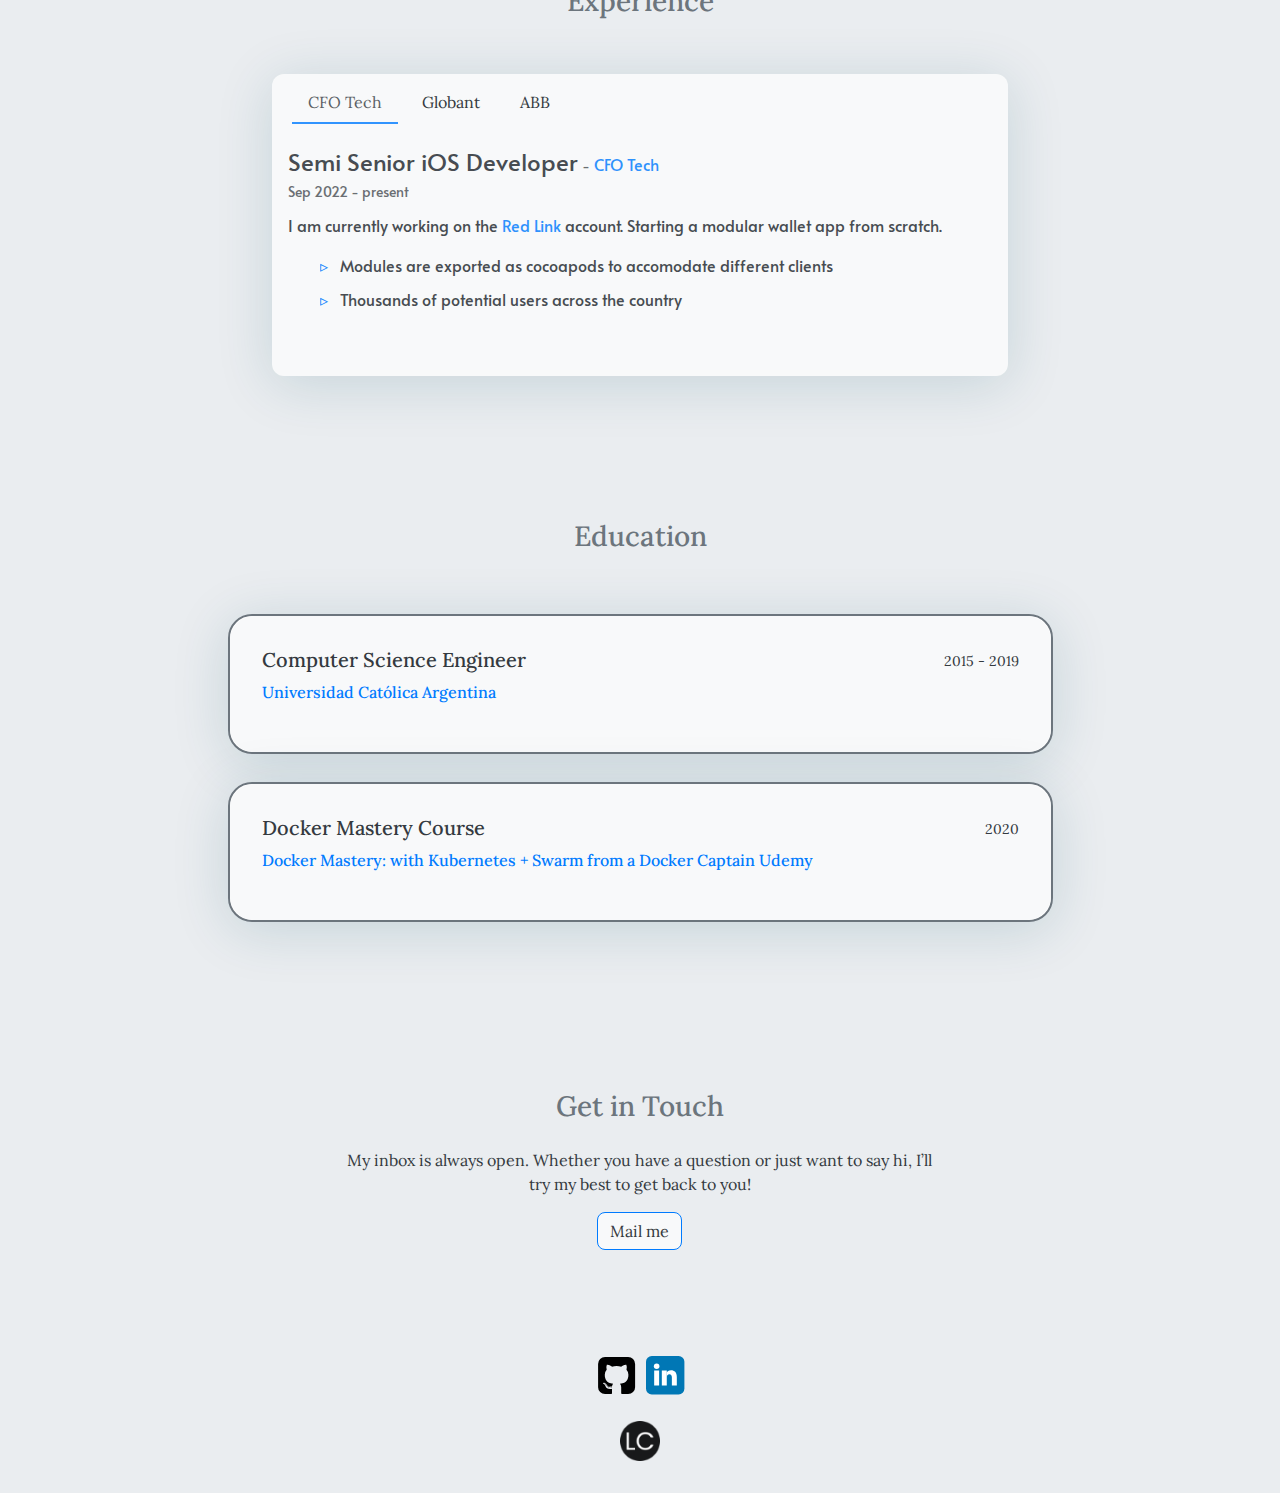
==== commit 5f753ee0: "deploy: leonardo-casamayor/profile-site@96602878f776feded18b603cab9a61c3e57e1e48" ====
--- a/index.html
+++ b/index.html
@@ -9,8 +9,5 @@
 <a href=https://www.globant.com/ target=_blank>Globant</a><div class=pb-1><small>Jan 2020 - Aug 2022</small></div></div><div class=pt-2><p>I worked on the Disney account for the <a href=https://www.digitalscreeners.com/ target=_blank>Digital Screeners Project</a>
 as the main developer delivering new features and updates.</p><ul><li>The application had 10,000+ users at that point</li><li>Video player refresh to replace third party implementation</li><li>Full UI refresh for a more modern and intuitive experience</li></ul></div></div><div class="tab-pane fade bg-transparent" role=tabpanel id=pills-ABB-Jun-2018---Dec-2019 aria-labelledby=pills-ABB-Jun-2018---Dec-2019-tab><div><span class=h4>Junior Software Developer</span>
 <small>-</small>
-<a href=https://global.abb/group/en target=_blank>ABB</a><div class=pb-1><small>Jun 2018 - Dec 2019</small></div></div><div class=pt-2><p>Developed various tools and solutions:</p><ul><li>Developed a web for client interaction to replace previous call center solution (javascript)</li><li>Created a custom migriation tool for sharepoint servers for branch-wide data (C#)</li></ul></div></div></div></div></div></div></div></section><section id=education class=py-5><div class=container><h3 class=text-center>Education</h3><div class="row justify-content-center py-5"><div class="col-12 p-0"><div class="row row align-items-center justify-content-center m-1 mb-4"><div class=col-md-9><div class=card><div class=card-body><div class=float-end><small>2015 - 2019</small></div><h5 class=card-title>Computer Science Engineer</h5><a href=https://uca.edu.ar/ target=_blank><h6>Universidad Católica Argentina</h6></a><div class="py-1 education-content"></div></div></div></div></div></div><div class="col-12 p-0"><div class="row row align-items-center justify-content-center m-1 mb-4"><div class=col-md-9><div class=card><div class=card-body><div class=float-end><small>2020</small></div><h5 class=card-title>Docker Mastery Course</h5><a href=https://www.udemy.com/course/docker-mastery/ target=_blank><h6>Docker Mastery: with Kubernetes + Swarm from a Docker Captain Udemy</h6></a><div class="py-1 education-content"></div></div></div></div></div></div></div></div></section><section id=contact class=py-5><div class=container><h3 class=text-center>Get in Touch</h3><div class="px-0 px-md-5 px-lg-5"><div class="row justify-content-center px-md-5"><div class="col-md-8 py-3"><div class=text-center>My inbox is always open. Whether you have a question or just want to say hi, I’ll try my best to get back to you!</div><div class="text-center pt-3"><a href=mailto:leonardo.casamayor@gmail.com class=btn>Mail me</a></div></div></div></div></div><div id=contact-form-status></div></section><svg xmlns="http://www.w3.org/2000/svg" style="display:none"><symbol id="check-circle-fill" viewBox="0 0 16 16"><path d="M16 8A8 8 0 110 8a8 8 0 0116 0zm-3.97-3.03a.75.75.0 00-1.08.022L7.477 9.417 5.384 7.323a.75.75.0 00-1.06 1.06L6.97 11.03a.75.75.0 001.079-.02l3.992-4.99a.75.75.0 00-.01-1.05z"/></symbol><symbol id="info-fill" viewBox="0 0 16 16"><path d="M8 16A8 8 0 108 0a8 8 0 000 16zm.93-9.412-1 4.705c-.07.34.029.533.304.533.194.0.487-.07.686-.246l-.088.416c-.287.346-.92.598-1.465.598-.703.0-1.002-.422-.808-1.319l.738-3.468c.064-.293.006-.399-.287-.47l-.451-.081.082-.381 2.29-.287zM8 5.5a1 1 0 110-2 1 1 0 010 2z"/></symbol><symbol id="exclamation-triangle-fill" viewBox="0 0 16 16"><path d="M8.982 1.566a1.13 1.13.0 00-1.96.0L.165 13.233c-.457.778.091 1.767.98 1.767h13.713c.889.0 1.438-.99.98-1.767L8.982 1.566zM8 5c.535.0.954.462.9.995l-.35 3.507a.552.552.0 01-1.1.0L7.1 5.995A.905.905.0 018 5zm.002 6a1 1 0 110 2 1 1 0 010-2z"/></symbol></svg></div><footer><div class="container py-3" id=recent-posts></div><div class="text-center pt-2"><span class=px-1><a href=https://github.com/leonardo-casamayor aria-label=github><svg xmlns="http://www.w3.org/2000/svg" width="2.7em" height="2.7em" viewBox="0 0 1792 1792"><path d="M522 1352q-8 9-20-3-13-11-4-19 8-9 20 3 12 11 4 19zm-42-61q9 12 0 19-8 6-17-7t0-18q9-7 17 6zm-61-60q-5 7-13 2-10-5-7-12 3-5 13-2 10 5 7 12zm31 34q-6 7-16-3-9-11-2-16 6-6 16 3 9 11 2 16zm129 112q-4 12-19 6-17-4-13-15t19-7q16 5 13 16zm63 5q0 11-16 11-17 2-17-11 0-11 16-11 17-2 17 11zm58-10q2 10-14 14t-18-8 14-15q16-2 18 9zm964-956v960q0 119-84.5 203.5T1376 1664h-224q-16 0-24.5-1t-19.5-5-16-14.5-5-27.5v-239q0-97-52-142 57-6 102.5-18t94-39 81-66.5 53-105T1386 856q0-121-79-206 37-91-8-204-28-9-81 11t-92 44l-38 24q-93-26-192-26t-192 26q-16-11-42.5-27T578 459.5 492 446q-44 113-7 204-79 85-79 206 0 85 20.5 150t52.5 105 80.5 67 94 39 102.5 18q-40 36-49 103-21 10-45 15t-57 5-65.5-21.5T484 1274q-19-32-48.5-52t-49.5-24l-20-3q-21 0-29 4.5t-5 11.5 9 14 13 12l7 5q22 10 43.5 38t31.5 51l10 23q13 38 44 61.5t67 30 69.5 7 55.5-3.5l23-4q0 38 .5 103t.5 68q0 22-11 33.5t-22 13-33 1.5H416q-119 0-203.5-84.5T128 1376V416q0-119 84.5-203.5T416 128h960q119 0 203.5 84.5T1664 416z"/></svg></a></span><span class=px-1><a href=https://www.linkedin.com/in/leonardo-casamayor/ aria-label=linkedin><svg xmlns="http://www.w3.org/2000/svg" width="2.4em" height="2.4em" fill="#fff" aria-label="LinkedIn" viewBox="0 0 512 512"><rect width="512" height="512" fill="#0077b5" rx="15%"/><circle cx="142" cy="138" r="37"/><path stroke="#fff" stroke-width="66" d="M244 194v198M142 194v198"/><path d="M276 282c0-20 13-40 36-40 24 0 33 18 33 45v105h66V279c0-61-32-89-76-89-34 0-51 19-59 32"/></svg></a></span></div><div class="container py-4"><div class="row justify-content-center"><div class="col-md-4 text-center"><div class=pb-2><a href=https://leonardo-casamayor.github.io title="Leonardo Casamayor"><img alt="Footer logo" src=/images/fav.ico height=40px width=40px></a></div>&copy; 2023 All Rights Reserved<div class=text-secondary>Made with
-<span class=text-danger>&#10084;</span>
-and
-<a href=https://github.com/gurusabarish/hugo-profile target=_blank title="Designed and developed by gurusabarish">Hugo Profile</a></div></div></div></div></footer><script src=/bootstrap-5/js/bootstrap.bundle.min.js></script>
+<a href=https://global.abb/group/en target=_blank>ABB</a><div class=pb-1><small>Jun 2018 - Dec 2019</small></div></div><div class=pt-2><p>Developed various tools and solutions:</p><ul><li>Developed a web for client interaction to replace previous call center solution (javascript)</li><li>Created a custom migriation tool for sharepoint servers for branch-wide data (C#)</li></ul></div></div></div></div></div></div></div></section><section id=education class=py-5><div class=container><h3 class=text-center>Education</h3><div class="row justify-content-center py-5"><div class="col-12 p-0"><div class="row row align-items-center justify-content-center m-1 mb-4"><div class=col-md-9><div class=card><div class=card-body><div class=float-end><small>2015 - 2019</small></div><h5 class=card-title>Computer Science Engineer</h5><a href=https://uca.edu.ar/ target=_blank><h6>Universidad Católica Argentina</h6></a><div class="py-1 education-content"></div></div></div></div></div></div><div class="col-12 p-0"><div class="row row align-items-center justify-content-center m-1 mb-4"><div class=col-md-9><div class=card><div class=card-body><div class=float-end><small>2020</small></div><h5 class=card-title>Docker Mastery Course</h5><a href=https://www.udemy.com/course/docker-mastery/ target=_blank><h6>Docker Mastery: with Kubernetes + Swarm from a Docker Captain Udemy</h6></a><div class="py-1 education-content"></div></div></div></div></div></div></div></div></section><section id=contact class=py-5><div class=container><h3 class=text-center>Get in Touch</h3><div class="px-0 px-md-5 px-lg-5"><div class="row justify-content-center px-md-5"><div class="col-md-8 py-3"><div class=text-center>My inbox is always open. Whether you have a question or just want to say hi, I’ll try my best to get back to you!</div><div class="text-center pt-3"><a href=mailto:leonardo.casamayor@gmail.com class=btn>Mail me</a></div></div></div></div></div><div id=contact-form-status></div></section><svg xmlns="http://www.w3.org/2000/svg" style="display:none"><symbol id="check-circle-fill" viewBox="0 0 16 16"><path d="M16 8A8 8 0 110 8a8 8 0 0116 0zm-3.97-3.03a.75.75.0 00-1.08.022L7.477 9.417 5.384 7.323a.75.75.0 00-1.06 1.06L6.97 11.03a.75.75.0 001.079-.02l3.992-4.99a.75.75.0 00-.01-1.05z"/></symbol><symbol id="info-fill" viewBox="0 0 16 16"><path d="M8 16A8 8 0 108 0a8 8 0 000 16zm.93-9.412-1 4.705c-.07.34.029.533.304.533.194.0.487-.07.686-.246l-.088.416c-.287.346-.92.598-1.465.598-.703.0-1.002-.422-.808-1.319l.738-3.468c.064-.293.006-.399-.287-.47l-.451-.081.082-.381 2.29-.287zM8 5.5a1 1 0 110-2 1 1 0 010 2z"/></symbol><symbol id="exclamation-triangle-fill" viewBox="0 0 16 16"><path d="M8.982 1.566a1.13 1.13.0 00-1.96.0L.165 13.233c-.457.778.091 1.767.98 1.767h13.713c.889.0 1.438-.99.98-1.767L8.982 1.566zM8 5c.535.0.954.462.9.995l-.35 3.507a.552.552.0 01-1.1.0L7.1 5.995A.905.905.0 018 5zm.002 6a1 1 0 110 2 1 1 0 010-2z"/></symbol></svg></div><footer><div class="container py-3" id=recent-posts></div><div class="text-center pt-2"><span class=px-1><a href=https://github.com/leonardo-casamayor aria-label=github><svg xmlns="http://www.w3.org/2000/svg" width="2.7em" height="2.7em" viewBox="0 0 1792 1792"><path d="M522 1352q-8 9-20-3-13-11-4-19 8-9 20 3 12 11 4 19zm-42-61q9 12 0 19-8 6-17-7t0-18q9-7 17 6zm-61-60q-5 7-13 2-10-5-7-12 3-5 13-2 10 5 7 12zm31 34q-6 7-16-3-9-11-2-16 6-6 16 3 9 11 2 16zm129 112q-4 12-19 6-17-4-13-15t19-7q16 5 13 16zm63 5q0 11-16 11-17 2-17-11 0-11 16-11 17-2 17 11zm58-10q2 10-14 14t-18-8 14-15q16-2 18 9zm964-956v960q0 119-84.5 203.5T1376 1664h-224q-16 0-24.5-1t-19.5-5-16-14.5-5-27.5v-239q0-97-52-142 57-6 102.5-18t94-39 81-66.5 53-105T1386 856q0-121-79-206 37-91-8-204-28-9-81 11t-92 44l-38 24q-93-26-192-26t-192 26q-16-11-42.5-27T578 459.5 492 446q-44 113-7 204-79 85-79 206 0 85 20.5 150t52.5 105 80.5 67 94 39 102.5 18q-40 36-49 103-21 10-45 15t-57 5-65.5-21.5T484 1274q-19-32-48.5-52t-49.5-24l-20-3q-21 0-29 4.5t-5 11.5 9 14 13 12l7 5q22 10 43.5 38t31.5 51l10 23q13 38 44 61.5t67 30 69.5 7 55.5-3.5l23-4q0 38 .5 103t.5 68q0 22-11 33.5t-22 13-33 1.5H416q-119 0-203.5-84.5T128 1376V416q0-119 84.5-203.5T416 128h960q119 0 203.5 84.5T1664 416z"/></svg></a></span><span class=px-1><a href=https://www.linkedin.com/in/leonardo-casamayor/ aria-label=linkedin><svg xmlns="http://www.w3.org/2000/svg" width="2.4em" height="2.4em" fill="#fff" aria-label="LinkedIn" viewBox="0 0 512 512"><rect width="512" height="512" fill="#0077b5" rx="15%"/><circle cx="142" cy="138" r="37"/><path stroke="#fff" stroke-width="66" d="M244 194v198M142 194v198"/><path d="M276 282c0-20 13-40 36-40 24 0 33 18 33 45v105h66V279c0-61-32-89-76-89-34 0-51 19-59 32"/></svg></a></span></div><div class="container py-4"><div class="row justify-content-center"><div class="col-md-4 text-center"><div class=pb-2><a href=https://leonardo-casamayor.github.io title="Leonardo Casamayor"><img alt="Footer logo" src=/images/fav.ico height=40px width=40px></a></div></div></div></div></footer><script src=/bootstrap-5/js/bootstrap.bundle.min.js></script>
 <script>localStorage.getItem("pref-theme")==="dark"?document.body.classList.add("dark"):localStorage.getItem("pref-theme")==="light"?document.body.classList.remove("dark"):window.matchMedia&&window.matchMedia("(prefers-color-scheme: dark)").matches&&document.body.classList.add("dark")</script><script>document.getElementById("theme-toggle").addEventListener("click",()=>{document.body.className.includes("dark")?(document.body.classList.remove("dark"),localStorage.setItem("pref-theme","light")):(document.body.classList.add("dark"),localStorage.setItem("pref-theme","dark"))});var tooltipTriggerList=[].slice.call(document.querySelectorAll('[data-bs-toggle="tooltip"]')),tooltipList=tooltipTriggerList.map(function(e){return new bootstrap.Tooltip(e)})</script><script src=/js/search.js></script><section id=search-content class=py-2><div class=container id=search-results></div></section></body></html>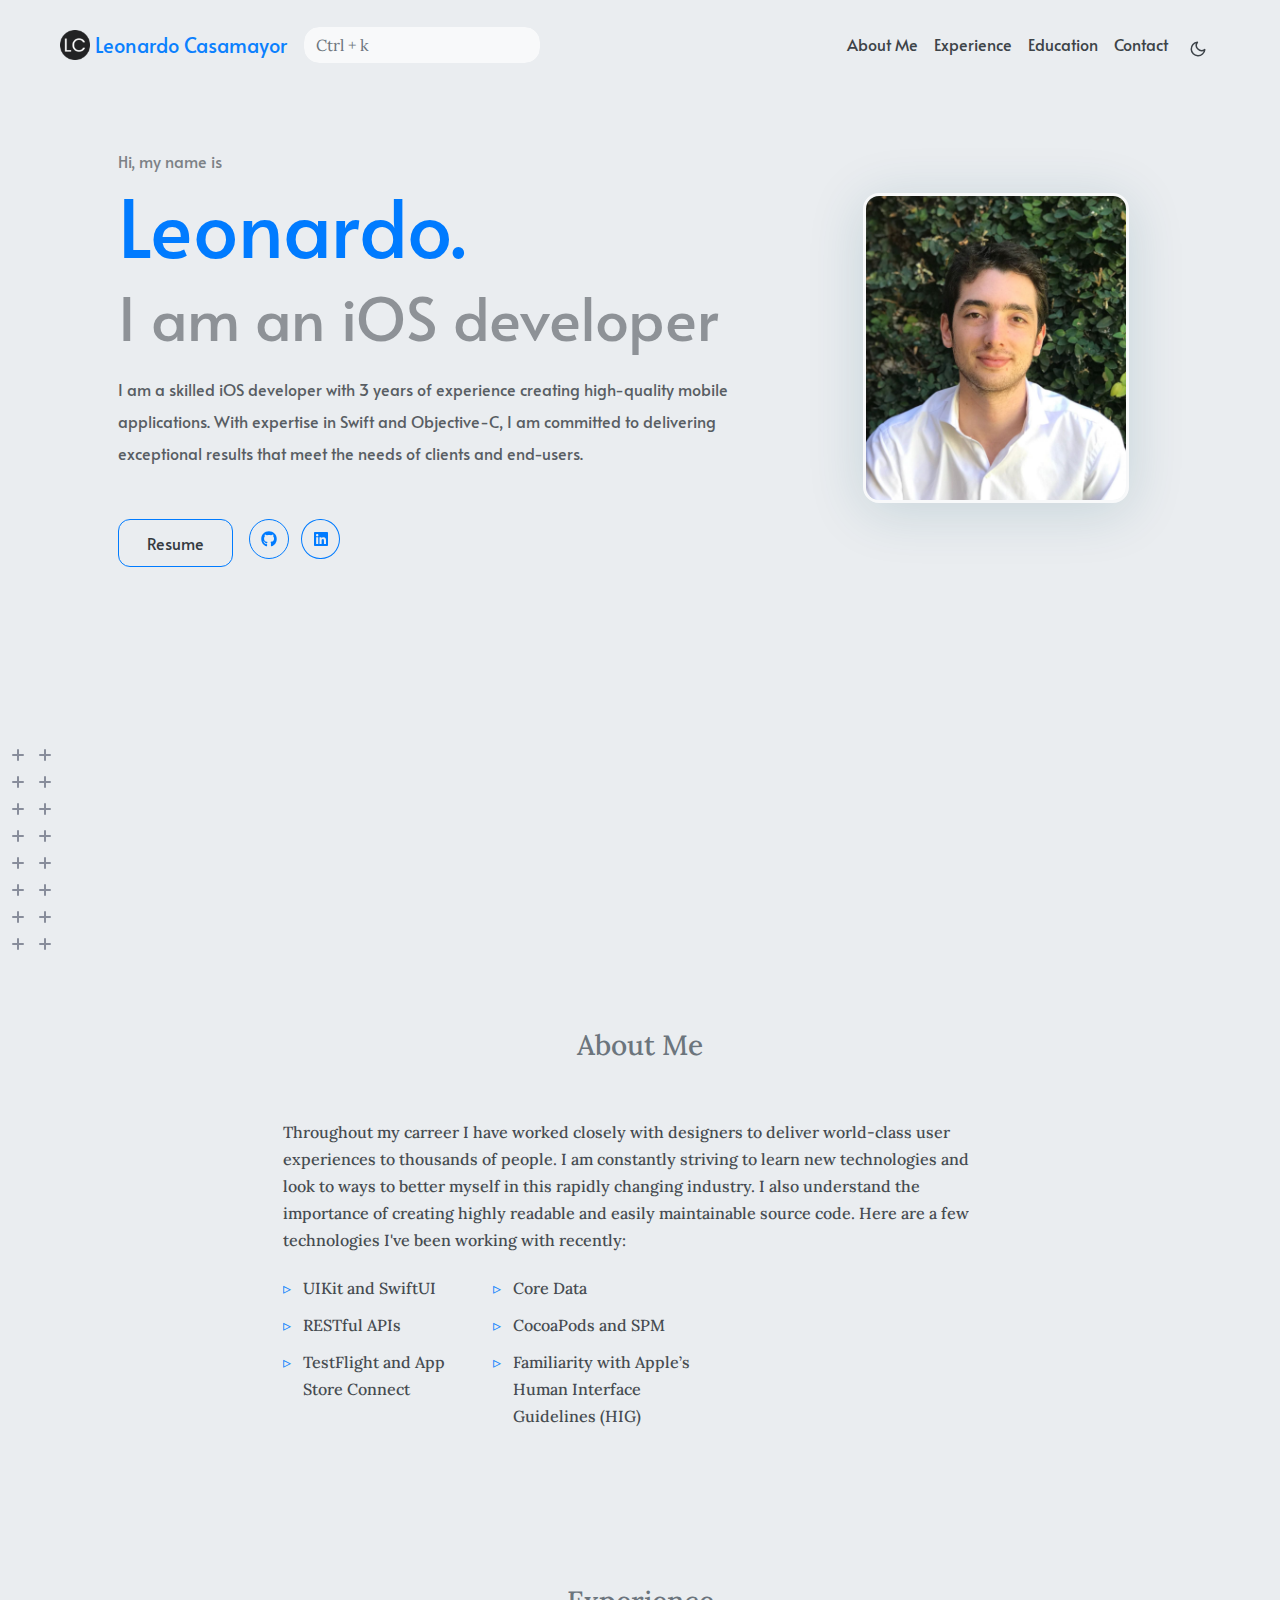
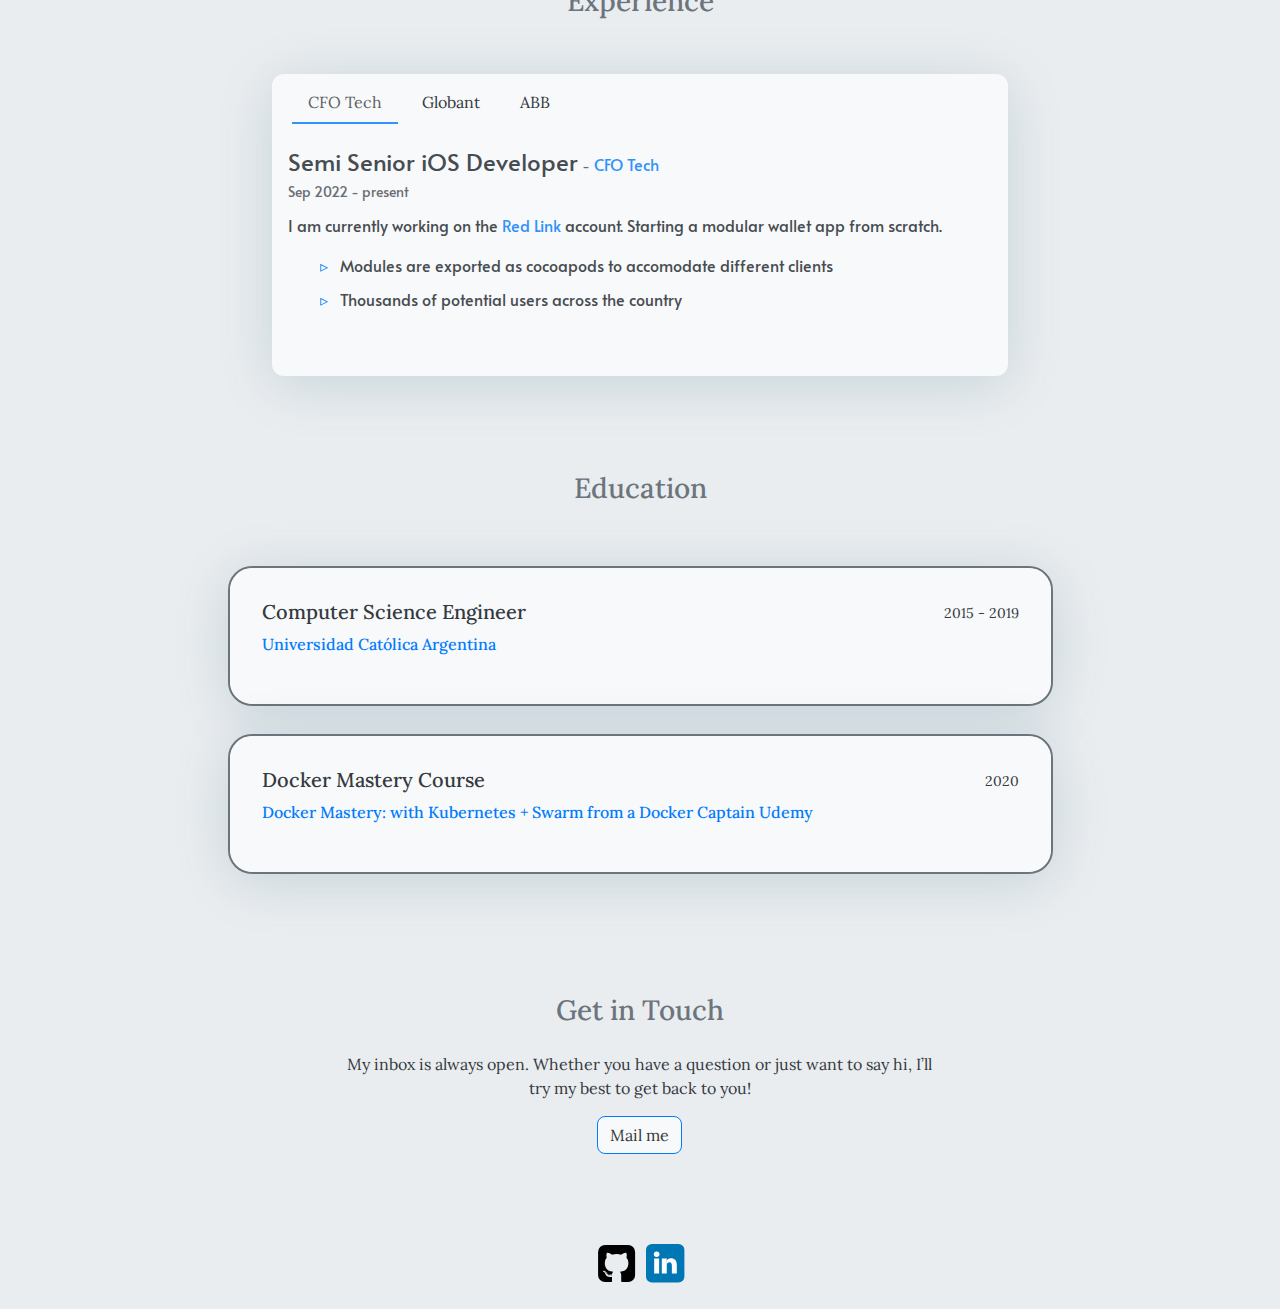
==== commit 43bb989f: "deploy: leonardo-casamayor/profile-site@38379a1f0e4f5d3ec05a4e31e23e382e5c2bee8c" ====
--- a/index.html
+++ b/index.html
@@ -9,5 +9,5 @@
 <a href=https://www.globant.com/ target=_blank>Globant</a><div class=pb-1><small>Jan 2020 - Aug 2022</small></div></div><div class=pt-2><p>I worked on the Disney account for the <a href=https://www.digitalscreeners.com/ target=_blank>Digital Screeners Project</a>
 as the main developer delivering new features and updates.</p><ul><li>The application had 10,000+ users at that point</li><li>Video player refresh to replace third party implementation</li><li>Full UI refresh for a more modern and intuitive experience</li></ul></div></div><div class="tab-pane fade bg-transparent" role=tabpanel id=pills-ABB-Jun-2018---Dec-2019 aria-labelledby=pills-ABB-Jun-2018---Dec-2019-tab><div><span class=h4>Junior Software Developer</span>
 <small>-</small>
-<a href=https://global.abb/group/en target=_blank>ABB</a><div class=pb-1><small>Jun 2018 - Dec 2019</small></div></div><div class=pt-2><p>Developed various tools and solutions:</p><ul><li>Developed a web for client interaction to replace previous call center solution (javascript)</li><li>Created a custom migriation tool for sharepoint servers for branch-wide data (C#)</li></ul></div></div></div></div></div></div></div></section><section id=education class=py-5><div class=container><h3 class=text-center>Education</h3><div class="row justify-content-center py-5"><div class="col-12 p-0"><div class="row row align-items-center justify-content-center m-1 mb-4"><div class=col-md-9><div class=card><div class=card-body><div class=float-end><small>2015 - 2019</small></div><h5 class=card-title>Computer Science Engineer</h5><a href=https://uca.edu.ar/ target=_blank><h6>Universidad Católica Argentina</h6></a><div class="py-1 education-content"></div></div></div></div></div></div><div class="col-12 p-0"><div class="row row align-items-center justify-content-center m-1 mb-4"><div class=col-md-9><div class=card><div class=card-body><div class=float-end><small>2020</small></div><h5 class=card-title>Docker Mastery Course</h5><a href=https://www.udemy.com/course/docker-mastery/ target=_blank><h6>Docker Mastery: with Kubernetes + Swarm from a Docker Captain Udemy</h6></a><div class="py-1 education-content"></div></div></div></div></div></div></div></div></section><section id=contact class=py-5><div class=container><h3 class=text-center>Get in Touch</h3><div class="px-0 px-md-5 px-lg-5"><div class="row justify-content-center px-md-5"><div class="col-md-8 py-3"><div class=text-center>My inbox is always open. Whether you have a question or just want to say hi, I’ll try my best to get back to you!</div><div class="text-center pt-3"><a href=mailto:leonardo.casamayor@gmail.com class=btn>Mail me</a></div></div></div></div></div><div id=contact-form-status></div></section><svg xmlns="http://www.w3.org/2000/svg" style="display:none"><symbol id="check-circle-fill" viewBox="0 0 16 16"><path d="M16 8A8 8 0 110 8a8 8 0 0116 0zm-3.97-3.03a.75.75.0 00-1.08.022L7.477 9.417 5.384 7.323a.75.75.0 00-1.06 1.06L6.97 11.03a.75.75.0 001.079-.02l3.992-4.99a.75.75.0 00-.01-1.05z"/></symbol><symbol id="info-fill" viewBox="0 0 16 16"><path d="M8 16A8 8 0 108 0a8 8 0 000 16zm.93-9.412-1 4.705c-.07.34.029.533.304.533.194.0.487-.07.686-.246l-.088.416c-.287.346-.92.598-1.465.598-.703.0-1.002-.422-.808-1.319l.738-3.468c.064-.293.006-.399-.287-.47l-.451-.081.082-.381 2.29-.287zM8 5.5a1 1 0 110-2 1 1 0 010 2z"/></symbol><symbol id="exclamation-triangle-fill" viewBox="0 0 16 16"><path d="M8.982 1.566a1.13 1.13.0 00-1.96.0L.165 13.233c-.457.778.091 1.767.98 1.767h13.713c.889.0 1.438-.99.98-1.767L8.982 1.566zM8 5c.535.0.954.462.9.995l-.35 3.507a.552.552.0 01-1.1.0L7.1 5.995A.905.905.0 018 5zm.002 6a1 1 0 110 2 1 1 0 010-2z"/></symbol></svg></div><footer><div class="container py-3" id=recent-posts></div><div class="text-center pt-2"><span class=px-1><a href=https://github.com/leonardo-casamayor aria-label=github><svg xmlns="http://www.w3.org/2000/svg" width="2.7em" height="2.7em" viewBox="0 0 1792 1792"><path d="M522 1352q-8 9-20-3-13-11-4-19 8-9 20 3 12 11 4 19zm-42-61q9 12 0 19-8 6-17-7t0-18q9-7 17 6zm-61-60q-5 7-13 2-10-5-7-12 3-5 13-2 10 5 7 12zm31 34q-6 7-16-3-9-11-2-16 6-6 16 3 9 11 2 16zm129 112q-4 12-19 6-17-4-13-15t19-7q16 5 13 16zm63 5q0 11-16 11-17 2-17-11 0-11 16-11 17-2 17 11zm58-10q2 10-14 14t-18-8 14-15q16-2 18 9zm964-956v960q0 119-84.5 203.5T1376 1664h-224q-16 0-24.5-1t-19.5-5-16-14.5-5-27.5v-239q0-97-52-142 57-6 102.5-18t94-39 81-66.5 53-105T1386 856q0-121-79-206 37-91-8-204-28-9-81 11t-92 44l-38 24q-93-26-192-26t-192 26q-16-11-42.5-27T578 459.5 492 446q-44 113-7 204-79 85-79 206 0 85 20.5 150t52.5 105 80.5 67 94 39 102.5 18q-40 36-49 103-21 10-45 15t-57 5-65.5-21.5T484 1274q-19-32-48.5-52t-49.5-24l-20-3q-21 0-29 4.5t-5 11.5 9 14 13 12l7 5q22 10 43.5 38t31.5 51l10 23q13 38 44 61.5t67 30 69.5 7 55.5-3.5l23-4q0 38 .5 103t.5 68q0 22-11 33.5t-22 13-33 1.5H416q-119 0-203.5-84.5T128 1376V416q0-119 84.5-203.5T416 128h960q119 0 203.5 84.5T1664 416z"/></svg></a></span><span class=px-1><a href=https://www.linkedin.com/in/leonardo-casamayor/ aria-label=linkedin><svg xmlns="http://www.w3.org/2000/svg" width="2.4em" height="2.4em" fill="#fff" aria-label="LinkedIn" viewBox="0 0 512 512"><rect width="512" height="512" fill="#0077b5" rx="15%"/><circle cx="142" cy="138" r="37"/><path stroke="#fff" stroke-width="66" d="M244 194v198M142 194v198"/><path d="M276 282c0-20 13-40 36-40 24 0 33 18 33 45v105h66V279c0-61-32-89-76-89-34 0-51 19-59 32"/></svg></a></span></div><div class="container py-4"><div class="row justify-content-center"><div class="col-md-4 text-center"><div class=pb-2><a href=https://leonardo-casamayor.github.io title="Leonardo Casamayor"><img alt="Footer logo" src=/images/fav.ico height=40px width=40px></a></div></div></div></div></footer><script src=/bootstrap-5/js/bootstrap.bundle.min.js></script>
+<a href=https://global.abb/group/en target=_blank>ABB</a><div class=pb-1><small>Jun 2018 - Dec 2019</small></div></div><div class=pt-2><p>Developed various tools and solutions:</p><ul><li>Developed a web for client interaction to replace previous call center solution (javascript)</li><li>Created a custom migriation tool for sharepoint servers for branch-wide data (C#)</li></ul></div></div></div></div></div></div></div></section><section id=education><div class=container><h3 class=text-center>Education</h3><div class="row justify-content-center py-5"><div class="col-12 p-0"><div class="row row align-items-center justify-content-center m-1 mb-4"><div class=col-md-9><div class=card><div class=card-body><div class=float-end><small>2015 - 2019</small></div><h5 class=card-title>Computer Science Engineer</h5><a href=https://uca.edu.ar/ target=_blank><h6>Universidad Católica Argentina</h6></a><div class="py-1 education-content"></div></div></div></div></div></div><div class="col-12 p-0"><div class="row row align-items-center justify-content-center m-1 mb-4"><div class=col-md-9><div class=card><div class=card-body><div class=float-end><small>2020</small></div><h5 class=card-title>Docker Mastery Course</h5><a href=https://www.udemy.com/course/docker-mastery/ target=_blank><h6>Docker Mastery: with Kubernetes + Swarm from a Docker Captain Udemy</h6></a><div class="py-1 education-content"></div></div></div></div></div></div></div></div></section><section id=contact class=py-5><div class=container><h3 class=text-center>Get in Touch</h3><div class="px-0 px-md-5 px-lg-5"><div class="row justify-content-center px-md-5"><div class="col-md-8 py-3"><div class=text-center>My inbox is always open. Whether you have a question or just want to say hi, I’ll try my best to get back to you!</div><div class="text-center pt-3"><a href=mailto:leonardo.casamayor@gmail.com class=btn>Mail me</a></div></div></div></div></div><div id=contact-form-status></div></section><svg xmlns="http://www.w3.org/2000/svg" style="display:none"><symbol id="check-circle-fill" viewBox="0 0 16 16"><path d="M16 8A8 8 0 110 8a8 8 0 0116 0zm-3.97-3.03a.75.75.0 00-1.08.022L7.477 9.417 5.384 7.323a.75.75.0 00-1.06 1.06L6.97 11.03a.75.75.0 001.079-.02l3.992-4.99a.75.75.0 00-.01-1.05z"/></symbol><symbol id="info-fill" viewBox="0 0 16 16"><path d="M8 16A8 8 0 108 0a8 8 0 000 16zm.93-9.412-1 4.705c-.07.34.029.533.304.533.194.0.487-.07.686-.246l-.088.416c-.287.346-.92.598-1.465.598-.703.0-1.002-.422-.808-1.319l.738-3.468c.064-.293.006-.399-.287-.47l-.451-.081.082-.381 2.29-.287zM8 5.5a1 1 0 110-2 1 1 0 010 2z"/></symbol><symbol id="exclamation-triangle-fill" viewBox="0 0 16 16"><path d="M8.982 1.566a1.13 1.13.0 00-1.96.0L.165 13.233c-.457.778.091 1.767.98 1.767h13.713c.889.0 1.438-.99.98-1.767L8.982 1.566zM8 5c.535.0.954.462.9.995l-.35 3.507a.552.552.0 01-1.1.0L7.1 5.995A.905.905.0 018 5zm.002 6a1 1 0 110 2 1 1 0 010-2z"/></symbol></svg></div><footer><div class="text-center py-4"><span class=px-1><a href=https://github.com/leonardo-casamayor aria-label=github><svg id="gh-icon" xmlns="http://www.w3.org/2000/svg" width="2.7em" height="2.7em" viewBox="0 0 1792 1792" fill="#000"><path d="M522 1352q-8 9-20-3-13-11-4-19 8-9 20 3 12 11 4 19zm-42-61q9 12 0 19-8 6-17-7t0-18q9-7 17 6zm-61-60q-5 7-13 2-10-5-7-12 3-5 13-2 10 5 7 12zm31 34q-6 7-16-3-9-11-2-16 6-6 16 3 9 11 2 16zm129 112q-4 12-19 6-17-4-13-15t19-7q16 5 13 16zm63 5q0 11-16 11-17 2-17-11 0-11 16-11 17-2 17 11zm58-10q2 10-14 14t-18-8 14-15q16-2 18 9zm964-956v960q0 119-84.5 203.5T1376 1664h-224q-16 0-24.5-1t-19.5-5-16-14.5-5-27.5v-239q0-97-52-142 57-6 102.5-18t94-39 81-66.5 53-105T1386 856q0-121-79-206 37-91-8-204-28-9-81 11t-92 44l-38 24q-93-26-192-26t-192 26q-16-11-42.5-27T578 459.5 492 446q-44 113-7 204-79 85-79 206 0 85 20.5 150t52.5 105 80.5 67 94 39 102.5 18q-40 36-49 103-21 10-45 15t-57 5-65.5-21.5T484 1274q-19-32-48.5-52t-49.5-24l-20-3q-21 0-29 4.5t-5 11.5 9 14 13 12l7 5q22 10 43.5 38t31.5 51l10 23q13 38 44 61.5t67 30 69.5 7 55.5-3.5l23-4q0 38 .5 103t.5 68q0 22-11 33.5t-22 13-33 1.5H416q-119 0-203.5-84.5T128 1376V416q0-119 84.5-203.5T416 128h960q119 0 203.5 84.5T1664 416z"/></svg><svg id="gh-icon-dark" xmlns="http://www.w3.org/2000/svg" width="2.7em" height="2.7em" viewBox="0 0 1792 1792" fill="#fff"><path d="M522 1352q-8 9-20-3-13-11-4-19 8-9 20 3 12 11 4 19zm-42-61q9 12 0 19-8 6-17-7t0-18q9-7 17 6zm-61-60q-5 7-13 2-10-5-7-12 3-5 13-2 10 5 7 12zm31 34q-6 7-16-3-9-11-2-16 6-6 16 3 9 11 2 16zm129 112q-4 12-19 6-17-4-13-15t19-7q16 5 13 16zm63 5q0 11-16 11-17 2-17-11 0-11 16-11 17-2 17 11zm58-10q2 10-14 14t-18-8 14-15q16-2 18 9zm964-956v960q0 119-84.5 203.5T1376 1664h-224q-16 0-24.5-1t-19.5-5-16-14.5-5-27.5v-239q0-97-52-142 57-6 102.5-18t94-39 81-66.5 53-105T1386 856q0-121-79-206 37-91-8-204-28-9-81 11t-92 44l-38 24q-93-26-192-26t-192 26q-16-11-42.5-27T578 459.5 492 446q-44 113-7 204-79 85-79 206 0 85 20.5 150t52.5 105 80.5 67 94 39 102.5 18q-40 36-49 103-21 10-45 15t-57 5-65.5-21.5T484 1274q-19-32-48.5-52t-49.5-24l-20-3q-21 0-29 4.5t-5 11.5 9 14 13 12l7 5q22 10 43.5 38t31.5 51l10 23q13 38 44 61.5t67 30 69.5 7 55.5-3.5l23-4q0 38 .5 103t.5 68q0 22-11 33.5t-22 13-33 1.5H416q-119 0-203.5-84.5T128 1376V416q0-119 84.5-203.5T416 128h960q119 0 203.5 84.5T1664 416z"/></svg></a></span><span class=px-1><a href=https://www.linkedin.com/in/leonardo-casamayor/ aria-label=linkedin><svg xmlns="http://www.w3.org/2000/svg" width="2.4em" height="2.4em" fill="#fff" aria-label="LinkedIn" viewBox="0 0 512 512"><rect width="512" height="512" fill="#0077b5" rx="15%"/><circle cx="142" cy="138" r="37"/><path stroke="#fff" stroke-width="66" d="M244 194v198M142 194v198"/><path d="M276 282c0-20 13-40 36-40 24 0 33 18 33 45v105h66V279c0-61-32-89-76-89-34 0-51 19-59 32"/></svg></a></span></div></footer><script src=/bootstrap-5/js/bootstrap.bundle.min.js></script>
 <script>localStorage.getItem("pref-theme")==="dark"?document.body.classList.add("dark"):localStorage.getItem("pref-theme")==="light"?document.body.classList.remove("dark"):window.matchMedia&&window.matchMedia("(prefers-color-scheme: dark)").matches&&document.body.classList.add("dark")</script><script>document.getElementById("theme-toggle").addEventListener("click",()=>{document.body.className.includes("dark")?(document.body.classList.remove("dark"),localStorage.setItem("pref-theme","light")):(document.body.classList.add("dark"),localStorage.setItem("pref-theme","dark"))});var tooltipTriggerList=[].slice.call(document.querySelectorAll('[data-bs-toggle="tooltip"]')),tooltipList=tooltipTriggerList.map(function(e){return new bootstrap.Tooltip(e)})</script><script src=/js/search.js></script><section id=search-content class=py-2><div class=container id=search-results></div></section></body></html>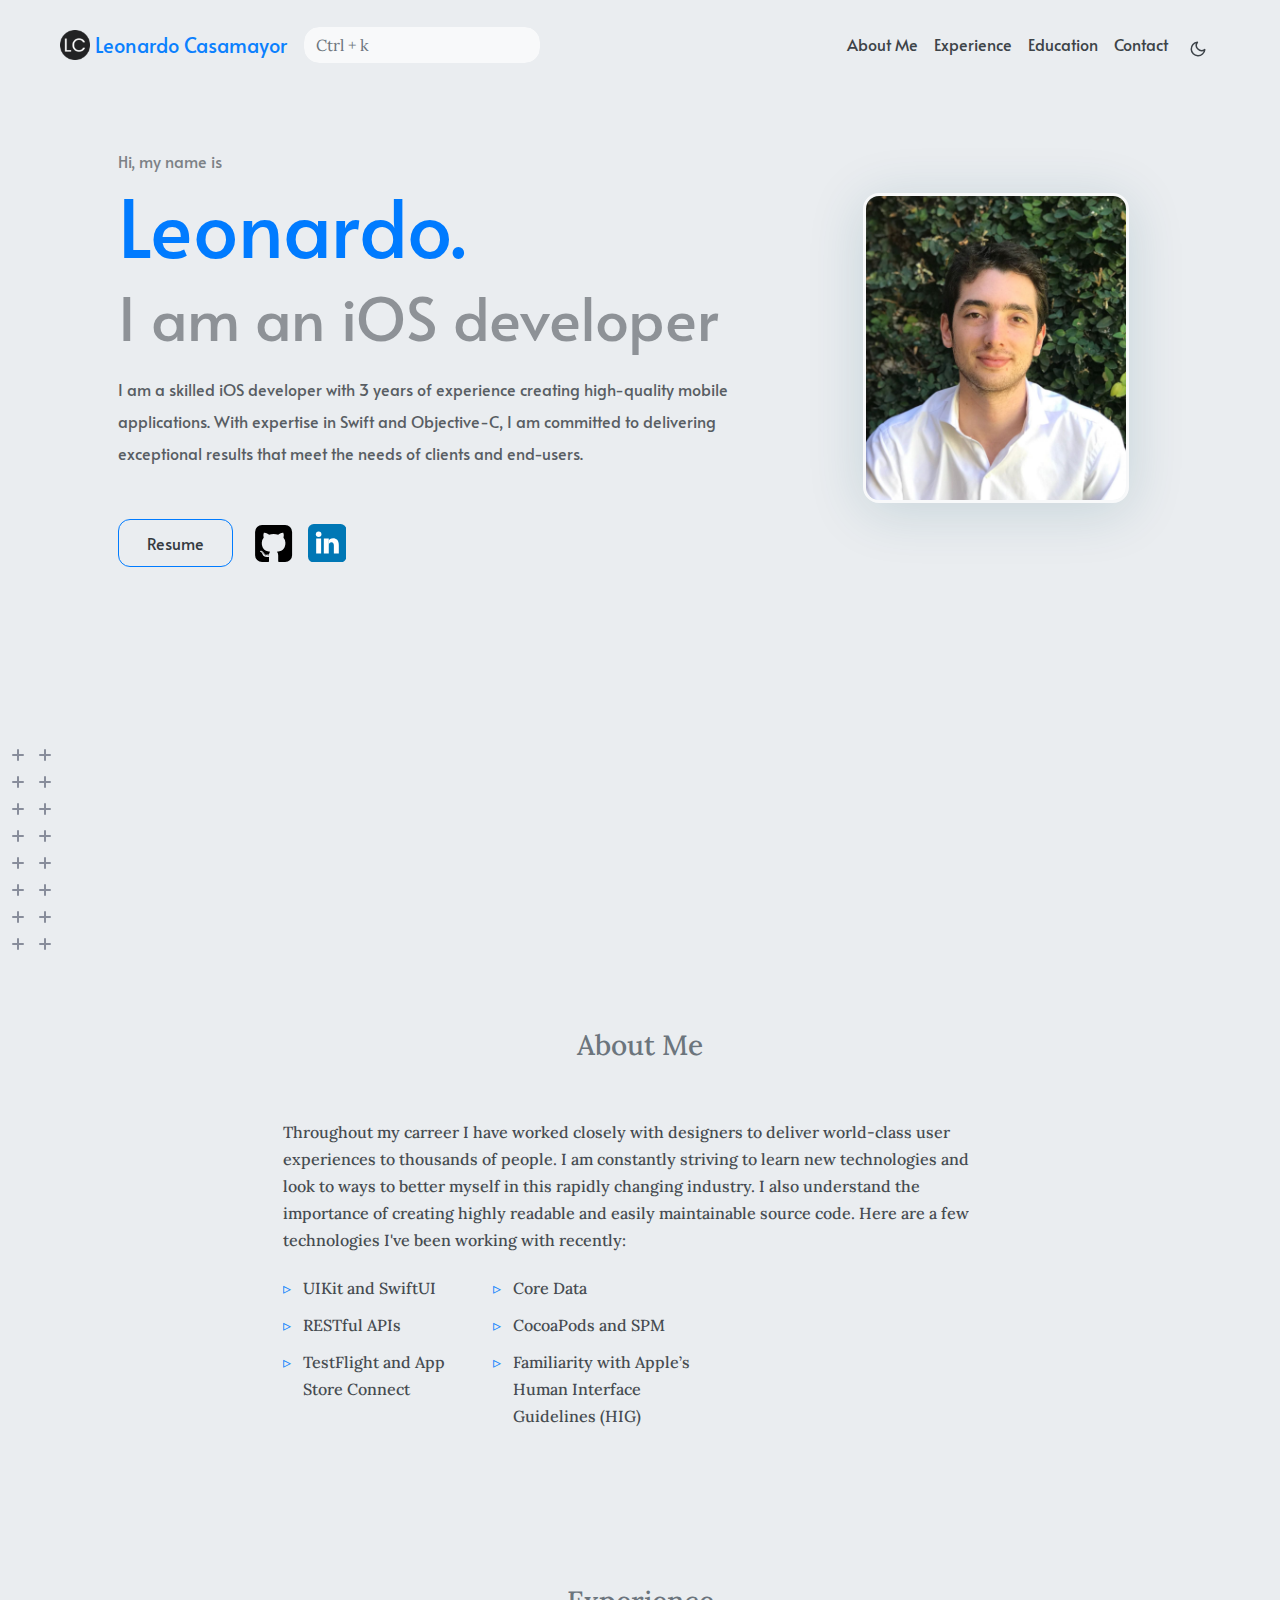
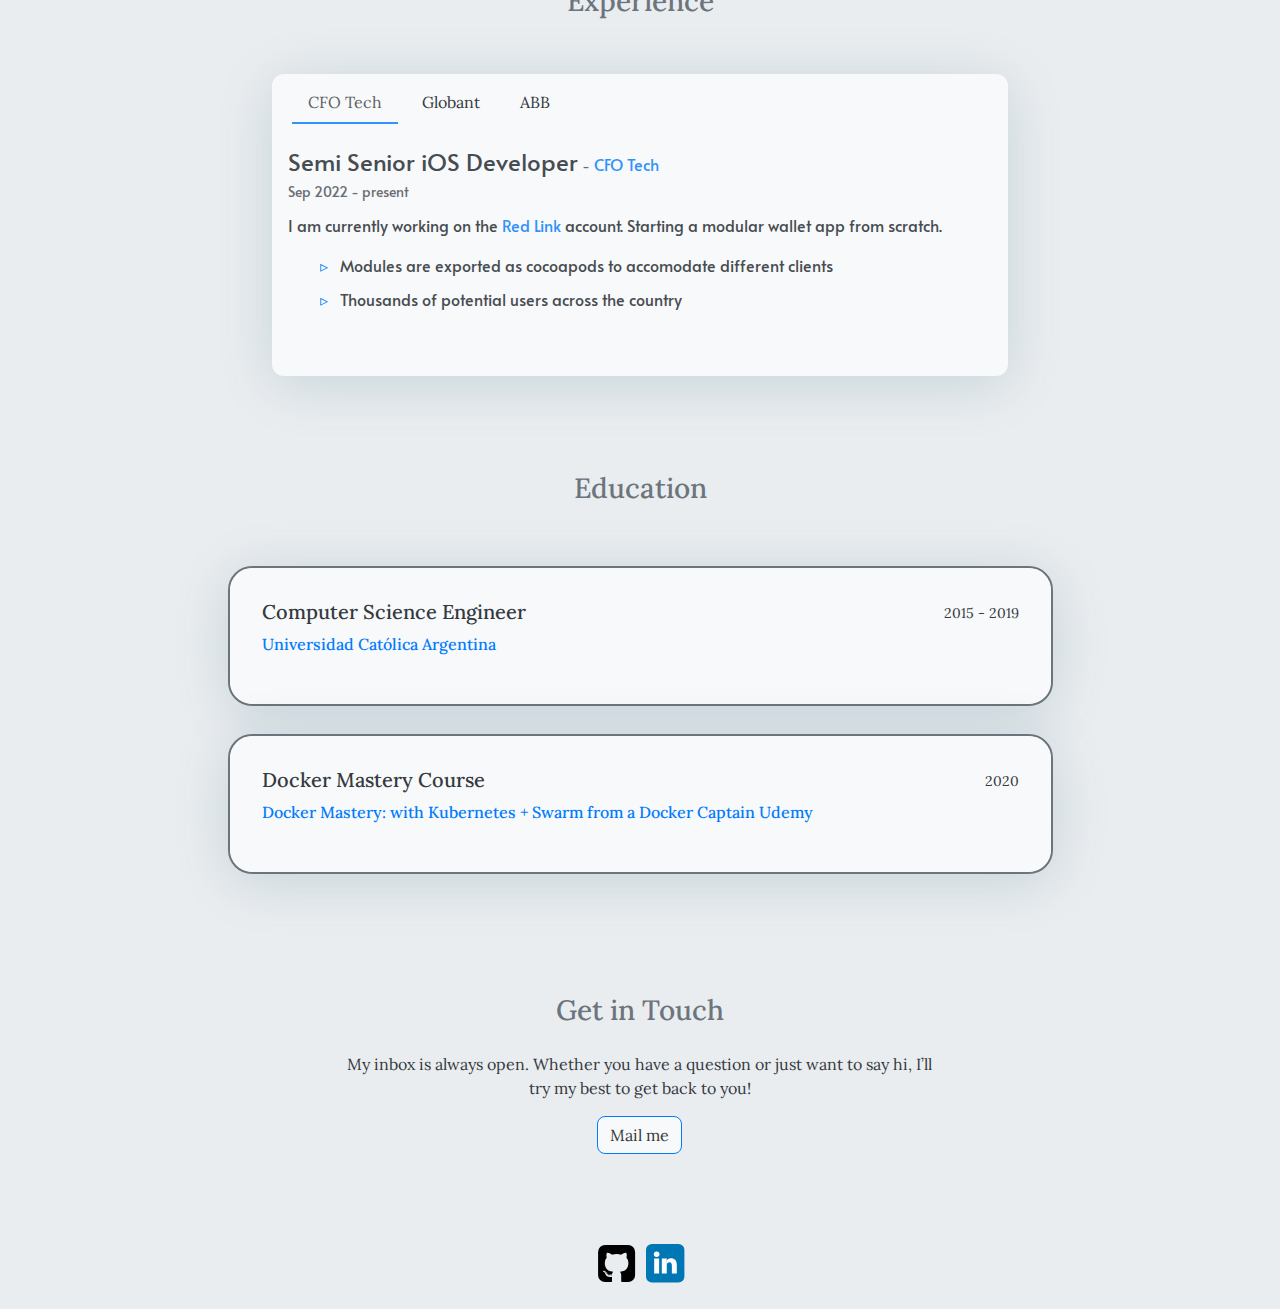
==== commit d9abda95: "deploy: leonardo-casamayor/profile-site@66b23735493bfa1139ce23a6abca860a0680a0c6" ====
--- a/index.html
+++ b/index.html
@@ -1,6 +1,5 @@
 <!doctype html><html><head><meta name=generator content="Hugo 0.110.0"><meta charset=utf-8><meta name=viewport content="width=device-width,initial-scale=1"><meta http-equiv=x-ua-compatible content="ie=edge"><meta http-equiv=accept-ch content="DPR, Viewport-Width, Width"><link rel=icon href=/images/fav.ico type=image/gif><link rel=preconnect href=https://fonts.googleapis.com><link rel=preconnect href=https://fonts.gstatic.com crossorigin><link rel=preload as=style href="https://fonts.googleapis.com/css2?family=Alata&family=Lora:ital,wght@0,400;0,500;0,600;0,700;1,400;1,500;1,600;1,700&family=Roboto:ital,wght@0,100;0,300;0,400;0,500;0,700;0,900;1,100;1,300;1,400;1,500;1,700;1,900&display=swap"><link rel=stylesheet href="https://fonts.googleapis.com/css2?family=Alata&family=Lora:ital,wght@0,400;0,500;0,600;0,700;1,400;1,500;1,600;1,700&family=Roboto:ital,wght@0,100;0,300;0,400;0,500;0,700;0,900;1,100;1,300;1,400;1,500;1,700;1,900&display=swap" media=print onload='this.media="all"'><noscript><link href="https://fonts.googleapis.com/css2?family=Alata&family=Lora:ital,wght@0,400;0,500;0,600;0,700;1,400;1,500;1,600;1,700&family=Roboto:ital,wght@0,100;0,300;0,400;0,500;0,700;0,900;1,100;1,300;1,400;1,500;1,700;1,900&display=swap" rel=stylesheet></noscript><link rel=stylesheet href=/css/font.css media=all><meta property="og:title" content="Leonardo Casamayor"><meta property="og:description" content="Text about my cool site"><meta property="og:type" content="website"><meta property="og:url" content="https://leonardo-casamayor.github.io/"><meta property="og:site_name" content="Leonardo Casamayor"><meta name=twitter:card content="summary"><meta name=twitter:title content="Leonardo Casamayor"><meta name=twitter:description content="Text about my cool site"><link rel=stylesheet href=/bootstrap-5/css/bootstrap.min.css media=all><link rel=stylesheet href=/css/header.css media=all><link rel=stylesheet href=/css/footer.css media=all><link rel=stylesheet href=/css/theme.css media=all><style>:root{--text-color:#343a40;--text-secondary-color:#6c757d;--background-color:#eaedf0;--secondary-background-color:#64ffda1a;--primary-color:#007bff;--secondary-color:#f8f9fa;--text-color-dark:#e4e6eb;--text-secondary-color-dark:#b0b3b8;--background-color-dark:#18191a;--secondary-background-color-dark:#212529;--primary-color-dark:#ffffff;--secondary-color-dark:#212529}body{font-size:1rem;font-weight:400;line-height:1.5;text-align:left}html{background-color:var(--background-color)!important}body::-webkit-scrollbar{width:.5em;height:.5em;background-color:var(--background-color)}::-webkit-scrollbar-track{box-shadow:inset 0 0 6px var(--background-color);border-radius:1rem}::-webkit-scrollbar-thumb{border-radius:1rem;background-color:var(--secondary-color);outline:1px solid var(--background-color)}#search-content::-webkit-scrollbar{width:.5em;height:.1em;background-color:var(--background-color)}</style><meta name=description content="Text about my cool site"><link rel=stylesheet href=/css/index.css media=all><link rel=stylesheet href=/css/projects.css media=all><script defer src=/fontawesome-5/all-5.15.4.js></script><title>Leonardo Casamayor</title></head><body class=light><script>localStorage.getItem("pref-theme")==="dark"?document.body.classList.add("dark"):localStorage.getItem("pref-theme")==="light"?document.body.classList.remove("dark"):window.matchMedia&&window.matchMedia("(prefers-color-scheme: dark)").matches&&document.body.classList.add("dark")</script><header><nav class="pt-3 navbar navbar-expand-lg animate"><div class="container-fluid mx-xs-2 mx-sm-5 mx-md-5 mx-lg-5"><a class="navbar-brand primary-font text-wrap" href=/><img src=/images/fav.ico width=30 height=30 class="d-inline-block align-top">
-Leonardo Casamayor</a><div><input id=search autocomplete=off class="form-control mr-sm-2 d-none d-md-block" placeholder="Ctrl + k" aria-label=Search oninput=searchOnChange(event)></div><button class=navbar-toggler type=button data-bs-toggle=collapse data-bs-target=#navbarContent aria-controls=navbarContent aria-expanded=false aria-label="Toggle navigation"><svg aria-hidden="true" height="24" viewBox="0 0 16 16" width="24" data-view-component="true"><path fill-rule="evenodd" d="M1 2.75A.75.75.0 011.75 2h12.5a.75.75.0 110 1.5H1.75A.75.75.0 011 2.75zm0 5A.75.75.0 011.75 7h12.5a.75.75.0 110 1.5H1.75A.75.75.0 011 7.75zM1.75 12a.75.75.0 100 1.5h12.5a.75.75.0 100-1.5H1.75z"/></svg></button><div class="collapse navbar-collapse text-wrap primary-font" id=navbarContent><ul class="navbar-nav ms-auto text-center"><li class="nav-item navbar-text d-block d-md-none"><div class=nav-link><input id=search autocomplete=off class="form-control mr-sm-2" placeholder="Ctrl + k" aria-label=Search oninput=searchOnChange(event)></div></li><li class="nav-item navbar-text"><a class=nav-link href=/#about aria-label=about>About Me</a></li><li class="nav-item navbar-text"><a class=nav-link href=/#experience aria-label=experience>Experience</a></li><li class="nav-item navbar-text"><a class=nav-link href=/#education aria-label=education>Education</a></li><li class="nav-item navbar-text"><a class=nav-link href=/#contact aria-label=contact>Contact</a></li><li class="nav-item navbar-text"><div class=text-center><button id=theme-toggle><svg id="moon" xmlns="http://www.w3.org/2000/svg" width="24" height="24" viewBox="0 0 24 24" fill="none" stroke="currentcolor" stroke-width="2" stroke-linecap="round" stroke-linejoin="round"><path d="M21 12.79A9 9 0 1111.21 3 7 7 0 0021 12.79z"/></svg><svg id="sun" xmlns="http://www.w3.org/2000/svg" width="24" height="24" viewBox="0 0 24 24" fill="none" stroke="currentcolor" stroke-width="2" stroke-linecap="round" stroke-linejoin="round"><circle cx="12" cy="12" r="5"/><line x1="12" y1="1" x2="12" y2="3"/><line x1="12" y1="21" x2="12" y2="23"/><line x1="4.22" y1="4.22" x2="5.64" y2="5.64"/><line x1="18.36" y1="18.36" x2="19.78" y2="19.78"/><line x1="1" y1="12" x2="3" y2="12"/><line x1="21" y1="12" x2="23" y2="12"/><line x1="4.22" y1="19.78" x2="5.64" y2="18.36"/><line x1="18.36" y1="5.64" x2="19.78" y2="4.22"/></svg></button></div></li></ul></div></div></nav></header><div id=content><section id=hero class="py-5 align-middle"><div class="container px-3 px-sm-5 px-md-5 px-lg-5 pt-lg-3"><div class=row><div class="col-sm-12 col-md-12 col-lg-8 content animate" id=primary-font><span class=subtitle>Hi, my name is</span><h2>Leonardo.</h2><h3>I am an iOS developer</h3><p class=hero-content>I am a skilled iOS developer with 3 years of experience creating high-quality mobile applications. With expertise in Swift and Objective-C, I am committed to delivering exceptional results that meet the needs of clients and end-users.</p><div class=row><div class="col-auto h-100"><a href=https://standardresume.co/r/naUhiCfg8ubX3Z6T1s1UL class=btn download target=_blank>Resume</a></div><div class="col-auto px-0 h-100"><span><span class=px-1><a href=https://github.com/leonardo-casamayor target=_blank class="btn social-icon"><i class="fab fa-github"></i></a></span>
-<span class=px-1><a href=https://www.linkedin.com/in/leonardo-casamayor/ target=_blank class="btn social-icon"><i class="fab fa-linkedin"></i></a></span></span></div></div></div><div class="col-sm-12 col-md-12 col-lg-4"><div class="row justify-content-center"><div class="col-sm-12 col-md-9 pt-5 image animate px-5 px-md-5 px-lg-0 text-center"><img src=/images/cv.jpeg class="img-thumbnail mx-auto" alt></div></div></div></div></div><div class="hero-bottom-svg d-md-block d-lg-block d-none"><svg xmlns="http://www.w3.org/2000/svg" width="201" height="201" viewBox="0 0 201 201"><g id="Group_1168" data-name="Group 1168" transform="translate(-384 -1392)"><rect id="Rectangle_2206" data-name="Rectangle 2206" width="12" height="2" rx="1" transform="translate(391 1392) rotate(90)" fill="#282f49"/><rect id="Rectangle_2271" data-name="Rectangle 2271" width="12" height="2" rx="1" transform="translate(391 1500) rotate(90)" fill="#282f49"/><rect id="Rectangle_2238" data-name="Rectangle 2238" width="12" height="2" rx="1" transform="translate(391 1446) rotate(90)" fill="#282f49"/><rect id="Rectangle_2278" data-name="Rectangle 2278" width="12" height="2" rx="1" transform="translate(391 1554) rotate(90)" fill="#282f49"/><rect id="Rectangle_2222" data-name="Rectangle 2222" width="12" height="2" rx="1" transform="translate(391 1419) rotate(90)" fill="#282f49"/><rect id="Rectangle_2272" data-name="Rectangle 2272" width="12" height="2" rx="1" transform="translate(391 1527) rotate(90)" fill="#282f49"/><rect id="Rectangle_2241" data-name="Rectangle 2241" width="12" height="2" rx="1" transform="translate(391 1473) rotate(90)" fill="#282f49"/><rect id="Rectangle_2288" data-name="Rectangle 2288" width="12" height="2" rx="1" transform="translate(391 1581) rotate(90)" fill="#282f49"/><rect id="Rectangle_2214" data-name="Rectangle 2214" width="12" height="2" rx="1" transform="translate(499 1392) rotate(90)" fill="#282f49"/><rect id="Rectangle_2289" data-name="Rectangle 2289" width="12" height="2" rx="1" transform="translate(499 1500) rotate(90)" fill="#282f49"/><rect id="Rectangle_2256" data-name="Rectangle 2256" width="12" height="2" rx="1" transform="translate(499 1446) rotate(90)" fill="#282f49"/><rect id="Rectangle_2290" data-name="Rectangle 2290" width="12" height="2" rx="1" transform="translate(499 1554) rotate(90)" fill="#282f49"/><rect id="Rectangle_2231" data-name="Rectangle 2231" width="12" height="2" rx="1" transform="translate(499 1419) rotate(90)" fill="#282f49"/><rect id="Rectangle_2291" data-name="Rectangle 2291" width="12" height="2" rx="1" transform="translate(499 1527) rotate(90)" fill="#282f49"/><rect id="Rectangle_2257" data-name="Rectangle 2257" width="12" height="2" rx="1" transform="translate(499 1473) rotate(90)" fill="#282f49"/><rect id="Rectangle_2292" data-name="Rectangle 2292" width="12" height="2" rx="1" transform="translate(499 1581) rotate(90)" fill="#282f49"/><rect id="Rectangle_2210" data-name="Rectangle 2210" width="12" height="2" rx="1" transform="translate(445 1392) rotate(90)" fill="#282f49"/><rect id="Rectangle_2279" data-name="Rectangle 2279" width="12" height="2" rx="1" transform="translate(445 1500) rotate(90)" fill="#282f49"/><rect id="Rectangle_2248" data-name="Rectangle 2248" width="12" height="2" rx="1" transform="translate(445 1446) rotate(90)" fill="#282f49"/><rect id="Rectangle_2280" data-name="Rectangle 2280" width="12" height="2" rx="1" transform="translate(445 1554) rotate(90)" fill="#282f49"/><rect id="Rectangle_2226" data-name="Rectangle 2226" width="12" height="2" rx="1" transform="translate(445 1419) rotate(90)" fill="#282f49"/><rect id="Rectangle_2281" data-name="Rectangle 2281" width="12" height="2" rx="1" transform="translate(445 1527) rotate(90)" fill="#282f49"/><rect id="Rectangle_2249" data-name="Rectangle 2249" width="12" height="2" rx="1" transform="translate(445 1473) rotate(90)" fill="#282f49"/><rect id="Rectangle_2293" data-name="Rectangle 2293" width="12" height="2" rx="1" transform="translate(445 1581) rotate(90)" fill="#282f49"/><rect id="Rectangle_2219" data-name="Rectangle 2219" width="12" height="2" rx="1" transform="translate(553 1392) rotate(90)" fill="#282f49"/><rect id="Rectangle_2310" data-name="Rectangle 2310" width="12" height="2" rx="1" transform="translate(553 1500) rotate(90)" fill="#282f49"/><rect id="Rectangle_2262" data-name="Rectangle 2262" width="12" height="2" rx="1" transform="translate(553 1446) rotate(90)" fill="#282f49"/><rect id="Rectangle_2311" data-name="Rectangle 2311" width="12" height="2" rx="1" transform="translate(553 1554) rotate(90)" fill="#282f49"/><rect id="Rectangle_2232" data-name="Rectangle 2232" width="12" height="2" rx="1" transform="translate(553 1419) rotate(90)" fill="#282f49"/><rect id="Rectangle_2312" data-name="Rectangle 2312" width="12" height="2" rx="1" transform="translate(553 1527) rotate(90)" fill="#282f49"/><rect id="Rectangle_2263" data-name="Rectangle 2263" width="12" height="2" rx="1" transform="translate(553 1473) rotate(90)" fill="#282f49"/><rect id="Rectangle_2313" data-name="Rectangle 2313" width="12" height="2" rx="1" transform="translate(553 1581) rotate(90)" fill="#282f49"/><rect id="Rectangle_2209" data-name="Rectangle 2209" width="12" height="2" rx="1" transform="translate(418 1392) rotate(90)" fill="#282f49"/><rect id="Rectangle_2273" data-name="Rectangle 2273" width="12" height="2" rx="1" transform="translate(418 1500) rotate(90)" fill="#282f49"/><rect id="Rectangle_2242" data-name="Rectangle 2242" width="12" height="2" rx="1" transform="translate(418 1446) rotate(90)" fill="#282f49"/><rect id="Rectangle_2282" data-name="Rectangle 2282" width="12" height="2" rx="1" transform="translate(418 1554) rotate(90)" fill="#282f49"/><rect id="Rectangle_2223" data-name="Rectangle 2223" width="12" height="2" rx="1" transform="translate(418 1419) rotate(90)" fill="#282f49"/><rect id="Rectangle_2274" data-name="Rectangle 2274" width="12" height="2" rx="1" transform="translate(418 1527) rotate(90)" fill="#282f49"/><rect id="Rectangle_2243" data-name="Rectangle 2243" width="12" height="2" rx="1" transform="translate(418 1473) rotate(90)" fill="#282f49"/><rect id="Rectangle_2294" data-name="Rectangle 2294" width="12" height="2" rx="1" transform="translate(418 1581) rotate(90)" fill="#282f49"/><rect id="Rectangle_2217" data-name="Rectangle 2217" width="12" height="2" rx="1" transform="translate(526 1392) rotate(90)" fill="#282f49"/><rect id="Rectangle_2314" data-name="Rectangle 2314" width="12" height="2" rx="1" transform="translate(526 1500) rotate(90)" fill="#282f49"/><rect id="Rectangle_2258" data-name="Rectangle 2258" width="12" height="2" rx="1" transform="translate(526 1446) rotate(90)" fill="#282f49"/><rect id="Rectangle_2315" data-name="Rectangle 2315" width="12" height="2" rx="1" transform="translate(526 1554) rotate(90)" fill="#282f49"/><rect id="Rectangle_2233" data-name="Rectangle 2233" width="12" height="2" rx="1" transform="translate(526 1419) rotate(90)" fill="#282f49"/><rect id="Rectangle_2316" data-name="Rectangle 2316" width="12" height="2" rx="1" transform="translate(526 1527) rotate(90)" fill="#282f49"/><rect id="Rectangle_2259" data-name="Rectangle 2259" width="12" height="2" rx="1" transform="translate(526 1473) rotate(90)" fill="#282f49"/><rect id="Rectangle_2317" data-name="Rectangle 2317" width="12" height="2" rx="1" transform="translate(526 1581) rotate(90)" fill="#282f49"/><rect id="Rectangle_2211" data-name="Rectangle 2211" width="12" height="2" rx="1" transform="translate(472 1392) rotate(90)" fill="#282f49"/><rect id="Rectangle_2295" data-name="Rectangle 2295" width="12" height="2" rx="1" transform="translate(472 1500) rotate(90)" fill="#282f49"/><rect id="Rectangle_2250" data-name="Rectangle 2250" width="12" height="2" rx="1" transform="translate(472 1446) rotate(90)" fill="#282f49"/><rect id="Rectangle_2296" data-name="Rectangle 2296" width="12" height="2" rx="1" transform="translate(472 1554) rotate(90)" fill="#282f49"/><rect id="Rectangle_2227" data-name="Rectangle 2227" width="12" height="2" rx="1" transform="translate(472 1419) rotate(90)" fill="#282f49"/><rect id="Rectangle_2297" data-name="Rectangle 2297" width="12" height="2" rx="1" transform="translate(472 1527) rotate(90)" fill="#282f49"/><rect id="Rectangle_2251" data-name="Rectangle 2251" width="12" height="2" rx="1" transform="translate(472 1473) rotate(90)" fill="#282f49"/><rect id="Rectangle_2298" data-name="Rectangle 2298" width="12" height="2" rx="1" transform="translate(472 1581) rotate(90)" fill="#282f49"/><rect id="Rectangle_2221" data-name="Rectangle 2221" width="12" height="2" rx="1" transform="translate(580 1392) rotate(90)" fill="#282f49"/><rect id="Rectangle_2318" data-name="Rectangle 2318" width="12" height="2" rx="1" transform="translate(580 1500) rotate(90)" fill="#282f49"/><rect id="Rectangle_2264" data-name="Rectangle 2264" width="12" height="2" rx="1" transform="translate(580 1446) rotate(90)" fill="#282f49"/><rect id="Rectangle_2319" data-name="Rectangle 2319" width="12" height="2" rx="1" transform="translate(580 1554) rotate(90)" fill="#282f49"/><rect id="Rectangle_2236" data-name="Rectangle 2236" width="12" height="2" rx="1" transform="translate(580 1419) rotate(90)" fill="#282f49"/><rect id="Rectangle_2320" data-name="Rectangle 2320" width="12" height="2" rx="1" transform="translate(580 1527) rotate(90)" fill="#282f49"/><rect id="Rectangle_2265" data-name="Rectangle 2265" width="12" height="2" rx="1" transform="translate(580 1473) rotate(90)" fill="#282f49"/><rect id="Rectangle_2321" data-name="Rectangle 2321" width="12" height="2" rx="1" transform="translate(580 1581) rotate(90)" fill="#282f49"/><rect id="Rectangle_2207" data-name="Rectangle 2207" width="12" height="2" rx="1" transform="translate(396 1399) rotate(-180)" fill="#282f49"/><rect id="Rectangle_2270" data-name="Rectangle 2270" width="12" height="2" rx="1" transform="translate(396 1507) rotate(-180)" fill="#282f49"/><rect id="Rectangle_2239" data-name="Rectangle 2239" width="12" height="2" rx="1" transform="translate(396 1453) rotate(-180)" fill="#282f49"/><rect id="Rectangle_2283" data-name="Rectangle 2283" width="12" height="2" rx="1" transform="translate(396 1561) rotate(-180)" fill="#282f49"/><rect id="Rectangle_2224" data-name="Rectangle 2224" width="12" height="2" rx="1" transform="translate(396 1426) rotate(-180)" fill="#282f49"/><rect id="Rectangle_2275" data-name="Rectangle 2275" width="12" height="2" rx="1" transform="translate(396 1534) rotate(-180)" fill="#282f49"/><rect id="Rectangle_2244" data-name="Rectangle 2244" width="12" height="2" rx="1" transform="translate(396 1480) rotate(-180)" fill="#282f49"/><rect id="Rectangle_2299" data-name="Rectangle 2299" width="12" height="2" rx="1" transform="translate(396 1588) rotate(-180)" fill="#282f49"/><rect id="Rectangle_2215" data-name="Rectangle 2215" width="12" height="2" rx="1" transform="translate(504 1399) rotate(-180)" fill="#282f49"/><rect id="Rectangle_2300" data-name="Rectangle 2300" width="12" height="2" rx="1" transform="translate(504 1507) rotate(-180)" fill="#282f49"/><rect id="Rectangle_2252" data-name="Rectangle 2252" width="12" height="2" rx="1" transform="translate(504 1453) rotate(-180)" fill="#282f49"/><rect id="Rectangle_2301" data-name="Rectangle 2301" width="12" height="2" rx="1" transform="translate(504 1561) rotate(-180)" fill="#282f49"/><rect id="Rectangle_2228" data-name="Rectangle 2228" width="12" height="2" rx="1" transform="translate(504 1426) rotate(-180)" fill="#282f49"/><rect id="Rectangle_2302" data-name="Rectangle 2302" width="12" height="2" rx="1" transform="translate(504 1534) rotate(-180)" fill="#282f49"/><rect id="Rectangle_2253" data-name="Rectangle 2253" width="12" height="2" rx="1" transform="translate(504 1480) rotate(-180)" fill="#282f49"/><rect id="Rectangle_2303" data-name="Rectangle 2303" width="12" height="2" rx="1" transform="translate(504 1588) rotate(-180)" fill="#282f49"/><rect id="Rectangle_2212" data-name="Rectangle 2212" width="12" height="2" rx="1" transform="translate(450 1399) rotate(-180)" fill="#282f49"/><rect id="Rectangle_2284" data-name="Rectangle 2284" width="12" height="2" rx="1" transform="translate(450 1507) rotate(-180)" fill="#282f49"/><rect id="Rectangle_2245" data-name="Rectangle 2245" width="12" height="2" rx="1" transform="translate(450 1453) rotate(-180)" fill="#282f49"/><rect id="Rectangle_2285" data-name="Rectangle 2285" width="12" height="2" rx="1" transform="translate(450 1561) rotate(-180)" fill="#282f49"/><rect id="Rectangle_2229" data-name="Rectangle 2229" width="12" height="2" rx="1" transform="translate(450 1426) rotate(-180)" fill="#282f49"/><rect id="Rectangle_2286" data-name="Rectangle 2286" width="12" height="2" rx="1" transform="translate(450 1534) rotate(-180)" fill="#282f49"/><rect id="Rectangle_2246" data-name="Rectangle 2246" width="12" height="2" rx="1" transform="translate(450 1480) rotate(-180)" fill="#282f49"/><rect id="Rectangle_2304" data-name="Rectangle 2304" width="12" height="2" rx="1" transform="translate(450 1588) rotate(-180)" fill="#282f49"/><rect id="Rectangle_2218" data-name="Rectangle 2218" width="12" height="2" rx="1" transform="translate(558 1399) rotate(-180)" fill="#282f49"/><rect id="Rectangle_2322" data-name="Rectangle 2322" width="12" height="2" rx="1" transform="translate(558 1507) rotate(-180)" fill="#282f49"/><rect id="Rectangle_2266" data-name="Rectangle 2266" width="12" height="2" rx="1" transform="translate(558 1453) rotate(-180)" fill="#282f49"/><rect id="Rectangle_2323" data-name="Rectangle 2323" width="12" height="2" rx="1" transform="translate(558 1561) rotate(-180)" fill="#282f49"/><rect id="Rectangle_2234" data-name="Rectangle 2234" width="12" height="2" rx="1" transform="translate(558 1426) rotate(-180)" fill="#282f49"/><rect id="Rectangle_2324" data-name="Rectangle 2324" width="12" height="2" rx="1" transform="translate(558 1534) rotate(-180)" fill="#282f49"/><rect id="Rectangle_2267" data-name="Rectangle 2267" width="12" height="2" rx="1" transform="translate(558 1480) rotate(-180)" fill="#282f49"/><rect id="Rectangle_2325" data-name="Rectangle 2325" width="12" height="2" rx="1" transform="translate(558 1588) rotate(-180)" fill="#282f49"/><rect id="Rectangle_2208" data-name="Rectangle 2208" width="12" height="2" rx="1" transform="translate(423 1399) rotate(-180)" fill="#282f49"/><rect id="Rectangle_2276" data-name="Rectangle 2276" width="12" height="2" rx="1" transform="translate(423 1507) rotate(-180)" fill="#282f49"/><rect id="Rectangle_2240" data-name="Rectangle 2240" width="12" height="2" rx="1" transform="translate(423 1453) rotate(-180)" fill="#282f49"/><rect id="Rectangle_2287" data-name="Rectangle 2287" width="12" height="2" rx="1" transform="translate(423 1561) rotate(-180)" fill="#282f49"/><rect id="Rectangle_2225" data-name="Rectangle 2225" width="12" height="2" rx="1" transform="translate(423 1426) rotate(-180)" fill="#282f49"/><rect id="Rectangle_2277" data-name="Rectangle 2277" width="12" height="2" rx="1" transform="translate(423 1534) rotate(-180)" fill="#282f49"/><rect id="Rectangle_2247" data-name="Rectangle 2247" width="12" height="2" rx="1" transform="translate(423 1480) rotate(-180)" fill="#282f49"/><rect id="Rectangle_2305" data-name="Rectangle 2305" width="12" height="2" rx="1" transform="translate(423 1588) rotate(-180)" fill="#282f49"/><rect id="Rectangle_2216" data-name="Rectangle 2216" width="12" height="2" rx="1" transform="translate(531 1399) rotate(-180)" fill="#282f49"/><rect id="Rectangle_2326" data-name="Rectangle 2326" width="12" height="2" rx="1" transform="translate(531 1507) rotate(-180)" fill="#282f49"/><rect id="Rectangle_2260" data-name="Rectangle 2260" width="12" height="2" rx="1" transform="translate(531 1453) rotate(-180)" fill="#282f49"/><rect id="Rectangle_2327" data-name="Rectangle 2327" width="12" height="2" rx="1" transform="translate(531 1561) rotate(-180)" fill="#282f49"/><rect id="Rectangle_2235" data-name="Rectangle 2235" width="12" height="2" rx="1" transform="translate(531 1426) rotate(-180)" fill="#282f49"/><rect id="Rectangle_2328" data-name="Rectangle 2328" width="12" height="2" rx="1" transform="translate(531 1534) rotate(-180)" fill="#282f49"/><rect id="Rectangle_2261" data-name="Rectangle 2261" width="12" height="2" rx="1" transform="translate(531 1480) rotate(-180)" fill="#282f49"/><rect id="Rectangle_2329" data-name="Rectangle 2329" width="12" height="2" rx="1" transform="translate(531 1588) rotate(-180)" fill="#282f49"/><rect id="Rectangle_2213" data-name="Rectangle 2213" width="12" height="2" rx="1" transform="translate(477 1399) rotate(-180)" fill="#282f49"/><rect id="Rectangle_2306" data-name="Rectangle 2306" width="12" height="2" rx="1" transform="translate(477 1507) rotate(-180)" fill="#282f49"/><rect id="Rectangle_2254" data-name="Rectangle 2254" width="12" height="2" rx="1" transform="translate(477 1453) rotate(-180)" fill="#282f49"/><rect id="Rectangle_2307" data-name="Rectangle 2307" width="12" height="2" rx="1" transform="translate(477 1561) rotate(-180)" fill="#282f49"/><rect id="Rectangle_2230" data-name="Rectangle 2230" width="12" height="2" rx="1" transform="translate(477 1426) rotate(-180)" fill="#282f49"/><rect id="Rectangle_2308" data-name="Rectangle 2308" width="12" height="2" rx="1" transform="translate(477 1534) rotate(-180)" fill="#282f49"/><rect id="Rectangle_2255" data-name="Rectangle 2255" width="12" height="2" rx="1" transform="translate(477 1480) rotate(-180)" fill="#282f49"/><rect id="Rectangle_2309" data-name="Rectangle 2309" width="12" height="2" rx="1" transform="translate(477 1588) rotate(-180)" fill="#282f49"/><rect id="Rectangle_2220" data-name="Rectangle 2220" width="12" height="2" rx="1" transform="translate(585 1399) rotate(-180)" fill="#282f49"/><rect id="Rectangle_2330" data-name="Rectangle 2330" width="12" height="2" rx="1" transform="translate(585 1507) rotate(-180)" fill="#282f49"/><rect id="Rectangle_2268" data-name="Rectangle 2268" width="12" height="2" rx="1" transform="translate(585 1453) rotate(-180)" fill="#282f49"/><rect id="Rectangle_2331" data-name="Rectangle 2331" width="12" height="2" rx="1" transform="translate(585 1561) rotate(-180)" fill="#282f49"/><rect id="Rectangle_2237" data-name="Rectangle 2237" width="12" height="2" rx="1" transform="translate(585 1426) rotate(-180)" fill="#282f49"/><rect id="Rectangle_2332" data-name="Rectangle 2332" width="12" height="2" rx="1" transform="translate(585 1534) rotate(-180)" fill="#282f49"/><rect id="Rectangle_2269" data-name="Rectangle 2269" width="12" height="2" rx="1" transform="translate(585 1480) rotate(-180)" fill="#282f49"/><rect id="Rectangle_2333" data-name="Rectangle 2333" width="12" height="2" rx="1" transform="translate(585 1588) rotate(-180)" fill="#282f49"/></g></svg></div></section><section id=about class="py-0 py-sm-5"><div class="container bg-transparent"><h3 class="text-center bg-transparent">About Me</h3><div class="bg-transparent row justify-content-center px-3 py-5"><div class="col-sm-12 col-md-12 col-lg-8 content">Throughout my carreer I have worked closely with designers to deliver world-class user experiences to thousands of people. I am constantly striving to learn new technologies and look to ways to better myself in this rapidly changing industry. I also understand the importance of creating highly readable and easily maintainable source code.
+Leonardo Casamayor</a><div><input id=search autocomplete=off class="form-control mr-sm-2 d-none d-md-block" placeholder="Ctrl + k" aria-label=Search oninput=searchOnChange(event)></div><button class=navbar-toggler type=button data-bs-toggle=collapse data-bs-target=#navbarContent aria-controls=navbarContent aria-expanded=false aria-label="Toggle navigation"><svg aria-hidden="true" height="24" viewBox="0 0 16 16" width="24" data-view-component="true"><path fill-rule="evenodd" d="M1 2.75A.75.75.0 011.75 2h12.5a.75.75.0 110 1.5H1.75A.75.75.0 011 2.75zm0 5A.75.75.0 011.75 7h12.5a.75.75.0 110 1.5H1.75A.75.75.0 011 7.75zM1.75 12a.75.75.0 100 1.5h12.5a.75.75.0 100-1.5H1.75z"/></svg></button><div class="collapse navbar-collapse text-wrap primary-font" id=navbarContent><ul class="navbar-nav ms-auto text-center"><li class="nav-item navbar-text d-block d-md-none"><div class=nav-link><input id=search autocomplete=off class="form-control mr-sm-2" placeholder="Ctrl + k" aria-label=Search oninput=searchOnChange(event)></div></li><li class="nav-item navbar-text"><a class=nav-link href=/#about aria-label=about>About Me</a></li><li class="nav-item navbar-text"><a class=nav-link href=/#experience aria-label=experience>Experience</a></li><li class="nav-item navbar-text"><a class=nav-link href=/#education aria-label=education>Education</a></li><li class="nav-item navbar-text"><a class=nav-link href=/#contact aria-label=contact>Contact</a></li><li class="nav-item navbar-text"><div class=text-center><button id=theme-toggle><svg id="moon" xmlns="http://www.w3.org/2000/svg" width="24" height="24" viewBox="0 0 24 24" fill="none" stroke="currentcolor" stroke-width="2" stroke-linecap="round" stroke-linejoin="round"><path d="M21 12.79A9 9 0 1111.21 3 7 7 0 0021 12.79z"/></svg><svg id="sun" xmlns="http://www.w3.org/2000/svg" width="24" height="24" viewBox="0 0 24 24" fill="none" stroke="currentcolor" stroke-width="2" stroke-linecap="round" stroke-linejoin="round"><circle cx="12" cy="12" r="5"/><line x1="12" y1="1" x2="12" y2="3"/><line x1="12" y1="21" x2="12" y2="23"/><line x1="4.22" y1="4.22" x2="5.64" y2="5.64"/><line x1="18.36" y1="18.36" x2="19.78" y2="19.78"/><line x1="1" y1="12" x2="3" y2="12"/><line x1="21" y1="12" x2="23" y2="12"/><line x1="4.22" y1="19.78" x2="5.64" y2="18.36"/><line x1="18.36" y1="5.64" x2="19.78" y2="4.22"/></svg></button></div></li></ul></div></div></nav></header><div id=content><section id=hero class="py-5 align-middle"><div class="container px-3 px-sm-5 px-md-5 px-lg-5 pt-lg-3"><div class=row><div class="col-sm-12 col-md-12 col-lg-8 content animate" id=primary-font><span class=subtitle>Hi, my name is</span><h2>Leonardo.</h2><h3>I am an iOS developer</h3><p class=hero-content>I am a skilled iOS developer with 3 years of experience creating high-quality mobile applications. With expertise in Swift and Objective-C, I am committed to delivering exceptional results that meet the needs of clients and end-users.</p><div class=row><div class="col-auto h-100"><a href=https://standardresume.co/r/naUhiCfg8ubX3Z6T1s1UL class=btn download target=_blank>Resume</a></div><div class="col-auto px-0 h-100"><span><span class=px-1><a href aria-label=github target=_blank class="btn social-icon"><svg id="gh-icon" xmlns="http://www.w3.org/2000/svg" width="2.7em" height="2.7em" viewBox="0 0 1792 1792" fill="#000"><path d="M522 1352q-8 9-20-3-13-11-4-19 8-9 20 3 12 11 4 19zm-42-61q9 12 0 19-8 6-17-7t0-18q9-7 17 6zm-61-60q-5 7-13 2-10-5-7-12 3-5 13-2 10 5 7 12zm31 34q-6 7-16-3-9-11-2-16 6-6 16 3 9 11 2 16zm129 112q-4 12-19 6-17-4-13-15t19-7q16 5 13 16zm63 5q0 11-16 11-17 2-17-11 0-11 16-11 17-2 17 11zm58-10q2 10-14 14t-18-8 14-15q16-2 18 9zm964-956v960q0 119-84.5 203.5T1376 1664h-224q-16 0-24.5-1t-19.5-5-16-14.5-5-27.5v-239q0-97-52-142 57-6 102.5-18t94-39 81-66.5 53-105T1386 856q0-121-79-206 37-91-8-204-28-9-81 11t-92 44l-38 24q-93-26-192-26t-192 26q-16-11-42.5-27T578 459.5 492 446q-44 113-7 204-79 85-79 206 0 85 20.5 150t52.5 105 80.5 67 94 39 102.5 18q-40 36-49 103-21 10-45 15t-57 5-65.5-21.5T484 1274q-19-32-48.5-52t-49.5-24l-20-3q-21 0-29 4.5t-5 11.5 9 14 13 12l7 5q22 10 43.5 38t31.5 51l10 23q13 38 44 61.5t67 30 69.5 7 55.5-3.5l23-4q0 38 .5 103t.5 68q0 22-11 33.5t-22 13-33 1.5H416q-119 0-203.5-84.5T128 1376V416q0-119 84.5-203.5T416 128h960q119 0 203.5 84.5T1664 416z"/></svg><svg id="gh-icon-dark" xmlns="http://www.w3.org/2000/svg" width="2.7em" height="2.7em" viewBox="0 0 1792 1792" fill="#fff"><path d="M522 1352q-8 9-20-3-13-11-4-19 8-9 20 3 12 11 4 19zm-42-61q9 12 0 19-8 6-17-7t0-18q9-7 17 6zm-61-60q-5 7-13 2-10-5-7-12 3-5 13-2 10 5 7 12zm31 34q-6 7-16-3-9-11-2-16 6-6 16 3 9 11 2 16zm129 112q-4 12-19 6-17-4-13-15t19-7q16 5 13 16zm63 5q0 11-16 11-17 2-17-11 0-11 16-11 17-2 17 11zm58-10q2 10-14 14t-18-8 14-15q16-2 18 9zm964-956v960q0 119-84.5 203.5T1376 1664h-224q-16 0-24.5-1t-19.5-5-16-14.5-5-27.5v-239q0-97-52-142 57-6 102.5-18t94-39 81-66.5 53-105T1386 856q0-121-79-206 37-91-8-204-28-9-81 11t-92 44l-38 24q-93-26-192-26t-192 26q-16-11-42.5-27T578 459.5 492 446q-44 113-7 204-79 85-79 206 0 85 20.5 150t52.5 105 80.5 67 94 39 102.5 18q-40 36-49 103-21 10-45 15t-57 5-65.5-21.5T484 1274q-19-32-48.5-52t-49.5-24l-20-3q-21 0-29 4.5t-5 11.5 9 14 13 12l7 5q22 10 43.5 38t31.5 51l10 23q13 38 44 61.5t67 30 69.5 7 55.5-3.5l23-4q0 38 .5 103t.5 68q0 22-11 33.5t-22 13-33 1.5H416q-119 0-203.5-84.5T128 1376V416q0-119 84.5-203.5T416 128h960q119 0 203.5 84.5T1664 416z"/></svg></a></span><span class=px-1><a href aria-label=linkedin target=_blank class="btn social-icon"><svg xmlns="http://www.w3.org/2000/svg" width="2.4em" height="2.4em" fill="#fff" aria-label="LinkedIn" viewBox="0 0 512 512"><rect width="512" height="512" fill="#0077b5" rx="15%"/><circle cx="142" cy="138" r="37"/><path stroke="#fff" stroke-width="66" d="M244 194v198M142 194v198"/><path d="M276 282c0-20 13-40 36-40 24 0 33 18 33 45v105h66V279c0-61-32-89-76-89-34 0-51 19-59 32"/></svg></a></span></span></div></div></div><div class="col-sm-12 col-md-12 col-lg-4"><div class="row justify-content-center"><div class="col-sm-12 col-md-9 pt-5 image animate px-5 px-md-5 px-lg-0 text-center"><img src=/images/cv.jpeg class="img-thumbnail mx-auto" alt></div></div></div></div></div><div class="hero-bottom-svg d-md-block d-lg-block d-none"><svg xmlns="http://www.w3.org/2000/svg" width="201" height="201" viewBox="0 0 201 201"><g id="Group_1168" data-name="Group 1168" transform="translate(-384 -1392)"><rect id="Rectangle_2206" data-name="Rectangle 2206" width="12" height="2" rx="1" transform="translate(391 1392) rotate(90)" fill="#282f49"/><rect id="Rectangle_2271" data-name="Rectangle 2271" width="12" height="2" rx="1" transform="translate(391 1500) rotate(90)" fill="#282f49"/><rect id="Rectangle_2238" data-name="Rectangle 2238" width="12" height="2" rx="1" transform="translate(391 1446) rotate(90)" fill="#282f49"/><rect id="Rectangle_2278" data-name="Rectangle 2278" width="12" height="2" rx="1" transform="translate(391 1554) rotate(90)" fill="#282f49"/><rect id="Rectangle_2222" data-name="Rectangle 2222" width="12" height="2" rx="1" transform="translate(391 1419) rotate(90)" fill="#282f49"/><rect id="Rectangle_2272" data-name="Rectangle 2272" width="12" height="2" rx="1" transform="translate(391 1527) rotate(90)" fill="#282f49"/><rect id="Rectangle_2241" data-name="Rectangle 2241" width="12" height="2" rx="1" transform="translate(391 1473) rotate(90)" fill="#282f49"/><rect id="Rectangle_2288" data-name="Rectangle 2288" width="12" height="2" rx="1" transform="translate(391 1581) rotate(90)" fill="#282f49"/><rect id="Rectangle_2214" data-name="Rectangle 2214" width="12" height="2" rx="1" transform="translate(499 1392) rotate(90)" fill="#282f49"/><rect id="Rectangle_2289" data-name="Rectangle 2289" width="12" height="2" rx="1" transform="translate(499 1500) rotate(90)" fill="#282f49"/><rect id="Rectangle_2256" data-name="Rectangle 2256" width="12" height="2" rx="1" transform="translate(499 1446) rotate(90)" fill="#282f49"/><rect id="Rectangle_2290" data-name="Rectangle 2290" width="12" height="2" rx="1" transform="translate(499 1554) rotate(90)" fill="#282f49"/><rect id="Rectangle_2231" data-name="Rectangle 2231" width="12" height="2" rx="1" transform="translate(499 1419) rotate(90)" fill="#282f49"/><rect id="Rectangle_2291" data-name="Rectangle 2291" width="12" height="2" rx="1" transform="translate(499 1527) rotate(90)" fill="#282f49"/><rect id="Rectangle_2257" data-name="Rectangle 2257" width="12" height="2" rx="1" transform="translate(499 1473) rotate(90)" fill="#282f49"/><rect id="Rectangle_2292" data-name="Rectangle 2292" width="12" height="2" rx="1" transform="translate(499 1581) rotate(90)" fill="#282f49"/><rect id="Rectangle_2210" data-name="Rectangle 2210" width="12" height="2" rx="1" transform="translate(445 1392) rotate(90)" fill="#282f49"/><rect id="Rectangle_2279" data-name="Rectangle 2279" width="12" height="2" rx="1" transform="translate(445 1500) rotate(90)" fill="#282f49"/><rect id="Rectangle_2248" data-name="Rectangle 2248" width="12" height="2" rx="1" transform="translate(445 1446) rotate(90)" fill="#282f49"/><rect id="Rectangle_2280" data-name="Rectangle 2280" width="12" height="2" rx="1" transform="translate(445 1554) rotate(90)" fill="#282f49"/><rect id="Rectangle_2226" data-name="Rectangle 2226" width="12" height="2" rx="1" transform="translate(445 1419) rotate(90)" fill="#282f49"/><rect id="Rectangle_2281" data-name="Rectangle 2281" width="12" height="2" rx="1" transform="translate(445 1527) rotate(90)" fill="#282f49"/><rect id="Rectangle_2249" data-name="Rectangle 2249" width="12" height="2" rx="1" transform="translate(445 1473) rotate(90)" fill="#282f49"/><rect id="Rectangle_2293" data-name="Rectangle 2293" width="12" height="2" rx="1" transform="translate(445 1581) rotate(90)" fill="#282f49"/><rect id="Rectangle_2219" data-name="Rectangle 2219" width="12" height="2" rx="1" transform="translate(553 1392) rotate(90)" fill="#282f49"/><rect id="Rectangle_2310" data-name="Rectangle 2310" width="12" height="2" rx="1" transform="translate(553 1500) rotate(90)" fill="#282f49"/><rect id="Rectangle_2262" data-name="Rectangle 2262" width="12" height="2" rx="1" transform="translate(553 1446) rotate(90)" fill="#282f49"/><rect id="Rectangle_2311" data-name="Rectangle 2311" width="12" height="2" rx="1" transform="translate(553 1554) rotate(90)" fill="#282f49"/><rect id="Rectangle_2232" data-name="Rectangle 2232" width="12" height="2" rx="1" transform="translate(553 1419) rotate(90)" fill="#282f49"/><rect id="Rectangle_2312" data-name="Rectangle 2312" width="12" height="2" rx="1" transform="translate(553 1527) rotate(90)" fill="#282f49"/><rect id="Rectangle_2263" data-name="Rectangle 2263" width="12" height="2" rx="1" transform="translate(553 1473) rotate(90)" fill="#282f49"/><rect id="Rectangle_2313" data-name="Rectangle 2313" width="12" height="2" rx="1" transform="translate(553 1581) rotate(90)" fill="#282f49"/><rect id="Rectangle_2209" data-name="Rectangle 2209" width="12" height="2" rx="1" transform="translate(418 1392) rotate(90)" fill="#282f49"/><rect id="Rectangle_2273" data-name="Rectangle 2273" width="12" height="2" rx="1" transform="translate(418 1500) rotate(90)" fill="#282f49"/><rect id="Rectangle_2242" data-name="Rectangle 2242" width="12" height="2" rx="1" transform="translate(418 1446) rotate(90)" fill="#282f49"/><rect id="Rectangle_2282" data-name="Rectangle 2282" width="12" height="2" rx="1" transform="translate(418 1554) rotate(90)" fill="#282f49"/><rect id="Rectangle_2223" data-name="Rectangle 2223" width="12" height="2" rx="1" transform="translate(418 1419) rotate(90)" fill="#282f49"/><rect id="Rectangle_2274" data-name="Rectangle 2274" width="12" height="2" rx="1" transform="translate(418 1527) rotate(90)" fill="#282f49"/><rect id="Rectangle_2243" data-name="Rectangle 2243" width="12" height="2" rx="1" transform="translate(418 1473) rotate(90)" fill="#282f49"/><rect id="Rectangle_2294" data-name="Rectangle 2294" width="12" height="2" rx="1" transform="translate(418 1581) rotate(90)" fill="#282f49"/><rect id="Rectangle_2217" data-name="Rectangle 2217" width="12" height="2" rx="1" transform="translate(526 1392) rotate(90)" fill="#282f49"/><rect id="Rectangle_2314" data-name="Rectangle 2314" width="12" height="2" rx="1" transform="translate(526 1500) rotate(90)" fill="#282f49"/><rect id="Rectangle_2258" data-name="Rectangle 2258" width="12" height="2" rx="1" transform="translate(526 1446) rotate(90)" fill="#282f49"/><rect id="Rectangle_2315" data-name="Rectangle 2315" width="12" height="2" rx="1" transform="translate(526 1554) rotate(90)" fill="#282f49"/><rect id="Rectangle_2233" data-name="Rectangle 2233" width="12" height="2" rx="1" transform="translate(526 1419) rotate(90)" fill="#282f49"/><rect id="Rectangle_2316" data-name="Rectangle 2316" width="12" height="2" rx="1" transform="translate(526 1527) rotate(90)" fill="#282f49"/><rect id="Rectangle_2259" data-name="Rectangle 2259" width="12" height="2" rx="1" transform="translate(526 1473) rotate(90)" fill="#282f49"/><rect id="Rectangle_2317" data-name="Rectangle 2317" width="12" height="2" rx="1" transform="translate(526 1581) rotate(90)" fill="#282f49"/><rect id="Rectangle_2211" data-name="Rectangle 2211" width="12" height="2" rx="1" transform="translate(472 1392) rotate(90)" fill="#282f49"/><rect id="Rectangle_2295" data-name="Rectangle 2295" width="12" height="2" rx="1" transform="translate(472 1500) rotate(90)" fill="#282f49"/><rect id="Rectangle_2250" data-name="Rectangle 2250" width="12" height="2" rx="1" transform="translate(472 1446) rotate(90)" fill="#282f49"/><rect id="Rectangle_2296" data-name="Rectangle 2296" width="12" height="2" rx="1" transform="translate(472 1554) rotate(90)" fill="#282f49"/><rect id="Rectangle_2227" data-name="Rectangle 2227" width="12" height="2" rx="1" transform="translate(472 1419) rotate(90)" fill="#282f49"/><rect id="Rectangle_2297" data-name="Rectangle 2297" width="12" height="2" rx="1" transform="translate(472 1527) rotate(90)" fill="#282f49"/><rect id="Rectangle_2251" data-name="Rectangle 2251" width="12" height="2" rx="1" transform="translate(472 1473) rotate(90)" fill="#282f49"/><rect id="Rectangle_2298" data-name="Rectangle 2298" width="12" height="2" rx="1" transform="translate(472 1581) rotate(90)" fill="#282f49"/><rect id="Rectangle_2221" data-name="Rectangle 2221" width="12" height="2" rx="1" transform="translate(580 1392) rotate(90)" fill="#282f49"/><rect id="Rectangle_2318" data-name="Rectangle 2318" width="12" height="2" rx="1" transform="translate(580 1500) rotate(90)" fill="#282f49"/><rect id="Rectangle_2264" data-name="Rectangle 2264" width="12" height="2" rx="1" transform="translate(580 1446) rotate(90)" fill="#282f49"/><rect id="Rectangle_2319" data-name="Rectangle 2319" width="12" height="2" rx="1" transform="translate(580 1554) rotate(90)" fill="#282f49"/><rect id="Rectangle_2236" data-name="Rectangle 2236" width="12" height="2" rx="1" transform="translate(580 1419) rotate(90)" fill="#282f49"/><rect id="Rectangle_2320" data-name="Rectangle 2320" width="12" height="2" rx="1" transform="translate(580 1527) rotate(90)" fill="#282f49"/><rect id="Rectangle_2265" data-name="Rectangle 2265" width="12" height="2" rx="1" transform="translate(580 1473) rotate(90)" fill="#282f49"/><rect id="Rectangle_2321" data-name="Rectangle 2321" width="12" height="2" rx="1" transform="translate(580 1581) rotate(90)" fill="#282f49"/><rect id="Rectangle_2207" data-name="Rectangle 2207" width="12" height="2" rx="1" transform="translate(396 1399) rotate(-180)" fill="#282f49"/><rect id="Rectangle_2270" data-name="Rectangle 2270" width="12" height="2" rx="1" transform="translate(396 1507) rotate(-180)" fill="#282f49"/><rect id="Rectangle_2239" data-name="Rectangle 2239" width="12" height="2" rx="1" transform="translate(396 1453) rotate(-180)" fill="#282f49"/><rect id="Rectangle_2283" data-name="Rectangle 2283" width="12" height="2" rx="1" transform="translate(396 1561) rotate(-180)" fill="#282f49"/><rect id="Rectangle_2224" data-name="Rectangle 2224" width="12" height="2" rx="1" transform="translate(396 1426) rotate(-180)" fill="#282f49"/><rect id="Rectangle_2275" data-name="Rectangle 2275" width="12" height="2" rx="1" transform="translate(396 1534) rotate(-180)" fill="#282f49"/><rect id="Rectangle_2244" data-name="Rectangle 2244" width="12" height="2" rx="1" transform="translate(396 1480) rotate(-180)" fill="#282f49"/><rect id="Rectangle_2299" data-name="Rectangle 2299" width="12" height="2" rx="1" transform="translate(396 1588) rotate(-180)" fill="#282f49"/><rect id="Rectangle_2215" data-name="Rectangle 2215" width="12" height="2" rx="1" transform="translate(504 1399) rotate(-180)" fill="#282f49"/><rect id="Rectangle_2300" data-name="Rectangle 2300" width="12" height="2" rx="1" transform="translate(504 1507) rotate(-180)" fill="#282f49"/><rect id="Rectangle_2252" data-name="Rectangle 2252" width="12" height="2" rx="1" transform="translate(504 1453) rotate(-180)" fill="#282f49"/><rect id="Rectangle_2301" data-name="Rectangle 2301" width="12" height="2" rx="1" transform="translate(504 1561) rotate(-180)" fill="#282f49"/><rect id="Rectangle_2228" data-name="Rectangle 2228" width="12" height="2" rx="1" transform="translate(504 1426) rotate(-180)" fill="#282f49"/><rect id="Rectangle_2302" data-name="Rectangle 2302" width="12" height="2" rx="1" transform="translate(504 1534) rotate(-180)" fill="#282f49"/><rect id="Rectangle_2253" data-name="Rectangle 2253" width="12" height="2" rx="1" transform="translate(504 1480) rotate(-180)" fill="#282f49"/><rect id="Rectangle_2303" data-name="Rectangle 2303" width="12" height="2" rx="1" transform="translate(504 1588) rotate(-180)" fill="#282f49"/><rect id="Rectangle_2212" data-name="Rectangle 2212" width="12" height="2" rx="1" transform="translate(450 1399) rotate(-180)" fill="#282f49"/><rect id="Rectangle_2284" data-name="Rectangle 2284" width="12" height="2" rx="1" transform="translate(450 1507) rotate(-180)" fill="#282f49"/><rect id="Rectangle_2245" data-name="Rectangle 2245" width="12" height="2" rx="1" transform="translate(450 1453) rotate(-180)" fill="#282f49"/><rect id="Rectangle_2285" data-name="Rectangle 2285" width="12" height="2" rx="1" transform="translate(450 1561) rotate(-180)" fill="#282f49"/><rect id="Rectangle_2229" data-name="Rectangle 2229" width="12" height="2" rx="1" transform="translate(450 1426) rotate(-180)" fill="#282f49"/><rect id="Rectangle_2286" data-name="Rectangle 2286" width="12" height="2" rx="1" transform="translate(450 1534) rotate(-180)" fill="#282f49"/><rect id="Rectangle_2246" data-name="Rectangle 2246" width="12" height="2" rx="1" transform="translate(450 1480) rotate(-180)" fill="#282f49"/><rect id="Rectangle_2304" data-name="Rectangle 2304" width="12" height="2" rx="1" transform="translate(450 1588) rotate(-180)" fill="#282f49"/><rect id="Rectangle_2218" data-name="Rectangle 2218" width="12" height="2" rx="1" transform="translate(558 1399) rotate(-180)" fill="#282f49"/><rect id="Rectangle_2322" data-name="Rectangle 2322" width="12" height="2" rx="1" transform="translate(558 1507) rotate(-180)" fill="#282f49"/><rect id="Rectangle_2266" data-name="Rectangle 2266" width="12" height="2" rx="1" transform="translate(558 1453) rotate(-180)" fill="#282f49"/><rect id="Rectangle_2323" data-name="Rectangle 2323" width="12" height="2" rx="1" transform="translate(558 1561) rotate(-180)" fill="#282f49"/><rect id="Rectangle_2234" data-name="Rectangle 2234" width="12" height="2" rx="1" transform="translate(558 1426) rotate(-180)" fill="#282f49"/><rect id="Rectangle_2324" data-name="Rectangle 2324" width="12" height="2" rx="1" transform="translate(558 1534) rotate(-180)" fill="#282f49"/><rect id="Rectangle_2267" data-name="Rectangle 2267" width="12" height="2" rx="1" transform="translate(558 1480) rotate(-180)" fill="#282f49"/><rect id="Rectangle_2325" data-name="Rectangle 2325" width="12" height="2" rx="1" transform="translate(558 1588) rotate(-180)" fill="#282f49"/><rect id="Rectangle_2208" data-name="Rectangle 2208" width="12" height="2" rx="1" transform="translate(423 1399) rotate(-180)" fill="#282f49"/><rect id="Rectangle_2276" data-name="Rectangle 2276" width="12" height="2" rx="1" transform="translate(423 1507) rotate(-180)" fill="#282f49"/><rect id="Rectangle_2240" data-name="Rectangle 2240" width="12" height="2" rx="1" transform="translate(423 1453) rotate(-180)" fill="#282f49"/><rect id="Rectangle_2287" data-name="Rectangle 2287" width="12" height="2" rx="1" transform="translate(423 1561) rotate(-180)" fill="#282f49"/><rect id="Rectangle_2225" data-name="Rectangle 2225" width="12" height="2" rx="1" transform="translate(423 1426) rotate(-180)" fill="#282f49"/><rect id="Rectangle_2277" data-name="Rectangle 2277" width="12" height="2" rx="1" transform="translate(423 1534) rotate(-180)" fill="#282f49"/><rect id="Rectangle_2247" data-name="Rectangle 2247" width="12" height="2" rx="1" transform="translate(423 1480) rotate(-180)" fill="#282f49"/><rect id="Rectangle_2305" data-name="Rectangle 2305" width="12" height="2" rx="1" transform="translate(423 1588) rotate(-180)" fill="#282f49"/><rect id="Rectangle_2216" data-name="Rectangle 2216" width="12" height="2" rx="1" transform="translate(531 1399) rotate(-180)" fill="#282f49"/><rect id="Rectangle_2326" data-name="Rectangle 2326" width="12" height="2" rx="1" transform="translate(531 1507) rotate(-180)" fill="#282f49"/><rect id="Rectangle_2260" data-name="Rectangle 2260" width="12" height="2" rx="1" transform="translate(531 1453) rotate(-180)" fill="#282f49"/><rect id="Rectangle_2327" data-name="Rectangle 2327" width="12" height="2" rx="1" transform="translate(531 1561) rotate(-180)" fill="#282f49"/><rect id="Rectangle_2235" data-name="Rectangle 2235" width="12" height="2" rx="1" transform="translate(531 1426) rotate(-180)" fill="#282f49"/><rect id="Rectangle_2328" data-name="Rectangle 2328" width="12" height="2" rx="1" transform="translate(531 1534) rotate(-180)" fill="#282f49"/><rect id="Rectangle_2261" data-name="Rectangle 2261" width="12" height="2" rx="1" transform="translate(531 1480) rotate(-180)" fill="#282f49"/><rect id="Rectangle_2329" data-name="Rectangle 2329" width="12" height="2" rx="1" transform="translate(531 1588) rotate(-180)" fill="#282f49"/><rect id="Rectangle_2213" data-name="Rectangle 2213" width="12" height="2" rx="1" transform="translate(477 1399) rotate(-180)" fill="#282f49"/><rect id="Rectangle_2306" data-name="Rectangle 2306" width="12" height="2" rx="1" transform="translate(477 1507) rotate(-180)" fill="#282f49"/><rect id="Rectangle_2254" data-name="Rectangle 2254" width="12" height="2" rx="1" transform="translate(477 1453) rotate(-180)" fill="#282f49"/><rect id="Rectangle_2307" data-name="Rectangle 2307" width="12" height="2" rx="1" transform="translate(477 1561) rotate(-180)" fill="#282f49"/><rect id="Rectangle_2230" data-name="Rectangle 2230" width="12" height="2" rx="1" transform="translate(477 1426) rotate(-180)" fill="#282f49"/><rect id="Rectangle_2308" data-name="Rectangle 2308" width="12" height="2" rx="1" transform="translate(477 1534) rotate(-180)" fill="#282f49"/><rect id="Rectangle_2255" data-name="Rectangle 2255" width="12" height="2" rx="1" transform="translate(477 1480) rotate(-180)" fill="#282f49"/><rect id="Rectangle_2309" data-name="Rectangle 2309" width="12" height="2" rx="1" transform="translate(477 1588) rotate(-180)" fill="#282f49"/><rect id="Rectangle_2220" data-name="Rectangle 2220" width="12" height="2" rx="1" transform="translate(585 1399) rotate(-180)" fill="#282f49"/><rect id="Rectangle_2330" data-name="Rectangle 2330" width="12" height="2" rx="1" transform="translate(585 1507) rotate(-180)" fill="#282f49"/><rect id="Rectangle_2268" data-name="Rectangle 2268" width="12" height="2" rx="1" transform="translate(585 1453) rotate(-180)" fill="#282f49"/><rect id="Rectangle_2331" data-name="Rectangle 2331" width="12" height="2" rx="1" transform="translate(585 1561) rotate(-180)" fill="#282f49"/><rect id="Rectangle_2237" data-name="Rectangle 2237" width="12" height="2" rx="1" transform="translate(585 1426) rotate(-180)" fill="#282f49"/><rect id="Rectangle_2332" data-name="Rectangle 2332" width="12" height="2" rx="1" transform="translate(585 1534) rotate(-180)" fill="#282f49"/><rect id="Rectangle_2269" data-name="Rectangle 2269" width="12" height="2" rx="1" transform="translate(585 1480) rotate(-180)" fill="#282f49"/><rect id="Rectangle_2333" data-name="Rectangle 2333" width="12" height="2" rx="1" transform="translate(585 1588) rotate(-180)" fill="#282f49"/></g></svg></div></section><section id=about class="py-0 py-sm-5"><div class="container bg-transparent"><h3 class="text-center bg-transparent">About Me</h3><div class="bg-transparent row justify-content-center px-3 py-5"><div class="col-sm-12 col-md-12 col-lg-8 content">Throughout my carreer I have worked closely with designers to deliver world-class user experiences to thousands of people. I am constantly striving to learn new technologies and look to ways to better myself in this rapidly changing industry. I also understand the importance of creating highly readable and easily maintainable source code.
 Here are a few technologies I've been working with recently:<ul><li>UIKit and SwiftUI</li><li>Core Data</li><li>RESTful APIs</li><li>CocoaPods and SPM</li><li>TestFlight and App Store Connect</li><li>Familiarity with Apple&rsquo;s Human Interface Guidelines (HIG)</li></ul></div></div></div></section><section id=experience class=py-5><div class=container><h3 class=text-center>Experience</h3><div class="row justify-content-center"><div class="col-sm-12 col-md-8 col-lg-8 py-5"><div class="experience-container px-3 pt-2"><ul class="nav nav-pills mb-3 bg-transparent" id=pills-tab role=tablist><li class="nav-item px-1 bg-transparent" role=presentation><div class="nav-link active bg-transparent" aria-selected=true role=tab data-bs-toggle=pill id=CFO-Tech-Sep-2022---present-tab data-bs-target=#pills-CFO-Tech-Sep-2022---present aria-controls=CFO-Tech-Sep-2022---present>CFO Tech</div></li><li class="nav-item px-1 bg-transparent" role=presentation><div class="nav-link bg-transparent" aria-selected=true role=tab data-bs-toggle=pill id=Globant-Jan-2020---Aug-2022-tab data-bs-target=#pills-Globant-Jan-2020---Aug-2022 aria-controls=Globant-Jan-2020---Aug-2022>Globant</div></li><li class="nav-item px-1 bg-transparent" role=presentation><div class="nav-link bg-transparent" aria-selected=true role=tab data-bs-toggle=pill id=ABB-Jun-2018---Dec-2019-tab data-bs-target=#pills-ABB-Jun-2018---Dec-2019 aria-controls=ABB-Jun-2018---Dec-2019>ABB</div></li></ul><div class="tab-content pb-5 pt-2 bg-transparent primary-font" id=pills-tabContent><div class="tab-pane fade show active bg-transparent" role=tabpanel id=pills-CFO-Tech-Sep-2022---present aria-labelledby=pills-CFO-Tech-Sep-2022---present-tab><div><span class=h4>Semi Senior iOS Developer</span>
 <small>-</small>
 <a href=https://www.cfotechlatam.com/ target=_blank>CFO Tech</a><div class=pb-1><small>Sep 2022 - present</small></div></div><p>I am currently working on the <a href=https://www.redlink.com.ar/ target=_blank>Red Link</a>
@@ -9,5 +8,5 @@
 <a href=https://www.globant.com/ target=_blank>Globant</a><div class=pb-1><small>Jan 2020 - Aug 2022</small></div></div><div class=pt-2><p>I worked on the Disney account for the <a href=https://www.digitalscreeners.com/ target=_blank>Digital Screeners Project</a>
 as the main developer delivering new features and updates.</p><ul><li>The application had 10,000+ users at that point</li><li>Video player refresh to replace third party implementation</li><li>Full UI refresh for a more modern and intuitive experience</li></ul></div></div><div class="tab-pane fade bg-transparent" role=tabpanel id=pills-ABB-Jun-2018---Dec-2019 aria-labelledby=pills-ABB-Jun-2018---Dec-2019-tab><div><span class=h4>Junior Software Developer</span>
 <small>-</small>
-<a href=https://global.abb/group/en target=_blank>ABB</a><div class=pb-1><small>Jun 2018 - Dec 2019</small></div></div><div class=pt-2><p>Developed various tools and solutions:</p><ul><li>Developed a web for client interaction to replace previous call center solution (javascript)</li><li>Created a custom migriation tool for sharepoint servers for branch-wide data (C#)</li></ul></div></div></div></div></div></div></div></section><section id=education><div class=container><h3 class=text-center>Education</h3><div class="row justify-content-center py-5"><div class="col-12 p-0"><div class="row row align-items-center justify-content-center m-1 mb-4"><div class=col-md-9><div class=card><div class=card-body><div class=float-end><small>2015 - 2019</small></div><h5 class=card-title>Computer Science Engineer</h5><a href=https://uca.edu.ar/ target=_blank><h6>Universidad Católica Argentina</h6></a><div class="py-1 education-content"></div></div></div></div></div></div><div class="col-12 p-0"><div class="row row align-items-center justify-content-center m-1 mb-4"><div class=col-md-9><div class=card><div class=card-body><div class=float-end><small>2020</small></div><h5 class=card-title>Docker Mastery Course</h5><a href=https://www.udemy.com/course/docker-mastery/ target=_blank><h6>Docker Mastery: with Kubernetes + Swarm from a Docker Captain Udemy</h6></a><div class="py-1 education-content"></div></div></div></div></div></div></div></div></section><section id=contact class=py-5><div class=container><h3 class=text-center>Get in Touch</h3><div class="px-0 px-md-5 px-lg-5"><div class="row justify-content-center px-md-5"><div class="col-md-8 py-3"><div class=text-center>My inbox is always open. Whether you have a question or just want to say hi, I’ll try my best to get back to you!</div><div class="text-center pt-3"><a href=mailto:leonardo.casamayor@gmail.com class=btn>Mail me</a></div></div></div></div></div><div id=contact-form-status></div></section><svg xmlns="http://www.w3.org/2000/svg" style="display:none"><symbol id="check-circle-fill" viewBox="0 0 16 16"><path d="M16 8A8 8 0 110 8a8 8 0 0116 0zm-3.97-3.03a.75.75.0 00-1.08.022L7.477 9.417 5.384 7.323a.75.75.0 00-1.06 1.06L6.97 11.03a.75.75.0 001.079-.02l3.992-4.99a.75.75.0 00-.01-1.05z"/></symbol><symbol id="info-fill" viewBox="0 0 16 16"><path d="M8 16A8 8 0 108 0a8 8 0 000 16zm.93-9.412-1 4.705c-.07.34.029.533.304.533.194.0.487-.07.686-.246l-.088.416c-.287.346-.92.598-1.465.598-.703.0-1.002-.422-.808-1.319l.738-3.468c.064-.293.006-.399-.287-.47l-.451-.081.082-.381 2.29-.287zM8 5.5a1 1 0 110-2 1 1 0 010 2z"/></symbol><symbol id="exclamation-triangle-fill" viewBox="0 0 16 16"><path d="M8.982 1.566a1.13 1.13.0 00-1.96.0L.165 13.233c-.457.778.091 1.767.98 1.767h13.713c.889.0 1.438-.99.98-1.767L8.982 1.566zM8 5c.535.0.954.462.9.995l-.35 3.507a.552.552.0 01-1.1.0L7.1 5.995A.905.905.0 018 5zm.002 6a1 1 0 110 2 1 1 0 010-2z"/></symbol></svg></div><footer><div class="text-center py-4"><span class=px-1><a href=https://github.com/leonardo-casamayor aria-label=github><svg id="gh-icon" xmlns="http://www.w3.org/2000/svg" width="2.7em" height="2.7em" viewBox="0 0 1792 1792" fill="#000"><path d="M522 1352q-8 9-20-3-13-11-4-19 8-9 20 3 12 11 4 19zm-42-61q9 12 0 19-8 6-17-7t0-18q9-7 17 6zm-61-60q-5 7-13 2-10-5-7-12 3-5 13-2 10 5 7 12zm31 34q-6 7-16-3-9-11-2-16 6-6 16 3 9 11 2 16zm129 112q-4 12-19 6-17-4-13-15t19-7q16 5 13 16zm63 5q0 11-16 11-17 2-17-11 0-11 16-11 17-2 17 11zm58-10q2 10-14 14t-18-8 14-15q16-2 18 9zm964-956v960q0 119-84.5 203.5T1376 1664h-224q-16 0-24.5-1t-19.5-5-16-14.5-5-27.5v-239q0-97-52-142 57-6 102.5-18t94-39 81-66.5 53-105T1386 856q0-121-79-206 37-91-8-204-28-9-81 11t-92 44l-38 24q-93-26-192-26t-192 26q-16-11-42.5-27T578 459.5 492 446q-44 113-7 204-79 85-79 206 0 85 20.5 150t52.5 105 80.5 67 94 39 102.5 18q-40 36-49 103-21 10-45 15t-57 5-65.5-21.5T484 1274q-19-32-48.5-52t-49.5-24l-20-3q-21 0-29 4.5t-5 11.5 9 14 13 12l7 5q22 10 43.5 38t31.5 51l10 23q13 38 44 61.5t67 30 69.5 7 55.5-3.5l23-4q0 38 .5 103t.5 68q0 22-11 33.5t-22 13-33 1.5H416q-119 0-203.5-84.5T128 1376V416q0-119 84.5-203.5T416 128h960q119 0 203.5 84.5T1664 416z"/></svg><svg id="gh-icon-dark" xmlns="http://www.w3.org/2000/svg" width="2.7em" height="2.7em" viewBox="0 0 1792 1792" fill="#fff"><path d="M522 1352q-8 9-20-3-13-11-4-19 8-9 20 3 12 11 4 19zm-42-61q9 12 0 19-8 6-17-7t0-18q9-7 17 6zm-61-60q-5 7-13 2-10-5-7-12 3-5 13-2 10 5 7 12zm31 34q-6 7-16-3-9-11-2-16 6-6 16 3 9 11 2 16zm129 112q-4 12-19 6-17-4-13-15t19-7q16 5 13 16zm63 5q0 11-16 11-17 2-17-11 0-11 16-11 17-2 17 11zm58-10q2 10-14 14t-18-8 14-15q16-2 18 9zm964-956v960q0 119-84.5 203.5T1376 1664h-224q-16 0-24.5-1t-19.5-5-16-14.5-5-27.5v-239q0-97-52-142 57-6 102.5-18t94-39 81-66.5 53-105T1386 856q0-121-79-206 37-91-8-204-28-9-81 11t-92 44l-38 24q-93-26-192-26t-192 26q-16-11-42.5-27T578 459.5 492 446q-44 113-7 204-79 85-79 206 0 85 20.5 150t52.5 105 80.5 67 94 39 102.5 18q-40 36-49 103-21 10-45 15t-57 5-65.5-21.5T484 1274q-19-32-48.5-52t-49.5-24l-20-3q-21 0-29 4.5t-5 11.5 9 14 13 12l7 5q22 10 43.5 38t31.5 51l10 23q13 38 44 61.5t67 30 69.5 7 55.5-3.5l23-4q0 38 .5 103t.5 68q0 22-11 33.5t-22 13-33 1.5H416q-119 0-203.5-84.5T128 1376V416q0-119 84.5-203.5T416 128h960q119 0 203.5 84.5T1664 416z"/></svg></a></span><span class=px-1><a href=https://www.linkedin.com/in/leonardo-casamayor/ aria-label=linkedin><svg xmlns="http://www.w3.org/2000/svg" width="2.4em" height="2.4em" fill="#fff" aria-label="LinkedIn" viewBox="0 0 512 512"><rect width="512" height="512" fill="#0077b5" rx="15%"/><circle cx="142" cy="138" r="37"/><path stroke="#fff" stroke-width="66" d="M244 194v198M142 194v198"/><path d="M276 282c0-20 13-40 36-40 24 0 33 18 33 45v105h66V279c0-61-32-89-76-89-34 0-51 19-59 32"/></svg></a></span></div></footer><script src=/bootstrap-5/js/bootstrap.bundle.min.js></script>
+<a href=https://global.abb/group/en target=_blank>ABB</a><div class=pb-1><small>Jun 2018 - Dec 2019</small></div></div><div class=pt-2><p>Developed various tools and solutions:</p><ul><li>Developed a web for client interaction to replace previous call center solution (javascript)</li><li>Created a custom migriation tool for sharepoint servers for branch-wide data (C#)</li></ul></div></div></div></div></div></div></div></section><section id=education><div class=container><h3 class=text-center>Education</h3><div class="row justify-content-center py-5"><div class="col-12 p-0"><div class="row row align-items-center justify-content-center m-1 mb-4"><div class=col-md-9><div class=card><div class=card-body><div class=float-end><small>2015 - 2019</small></div><h5 class=card-title>Computer Science Engineer</h5><a href=https://uca.edu.ar/ target=_blank><h6>Universidad Católica Argentina</h6></a><div class="py-1 education-content"></div></div></div></div></div></div><div class="col-12 p-0"><div class="row row align-items-center justify-content-center m-1 mb-4"><div class=col-md-9><div class=card><div class=card-body><div class=float-end><small>2020</small></div><h5 class=card-title>Docker Mastery Course</h5><a href=https://www.udemy.com/course/docker-mastery/ target=_blank><h6>Docker Mastery: with Kubernetes + Swarm from a Docker Captain Udemy</h6></a><div class="py-1 education-content"></div></div></div></div></div></div></div></div></section><section id=contact class=py-5><div class=container><h3 class=text-center>Get in Touch</h3><div class="px-0 px-md-5 px-lg-5"><div class="row justify-content-center px-md-5"><div class="col-md-8 py-3"><div class=text-center>My inbox is always open. Whether you have a question or just want to say hi, I’ll try my best to get back to you!</div><div class="text-center pt-3"><a href=mailto:leonardo.casamayor@gmail.com class=btn>Mail me</a></div></div></div></div></div><div id=contact-form-status></div></section><svg xmlns="http://www.w3.org/2000/svg" style="display:none"><symbol id="check-circle-fill" viewBox="0 0 16 16"><path d="M16 8A8 8 0 110 8a8 8 0 0116 0zm-3.97-3.03a.75.75.0 00-1.08.022L7.477 9.417 5.384 7.323a.75.75.0 00-1.06 1.06L6.97 11.03a.75.75.0 001.079-.02l3.992-4.99a.75.75.0 00-.01-1.05z"/></symbol><symbol id="info-fill" viewBox="0 0 16 16"><path d="M8 16A8 8 0 108 0a8 8 0 000 16zm.93-9.412-1 4.705c-.07.34.029.533.304.533.194.0.487-.07.686-.246l-.088.416c-.287.346-.92.598-1.465.598-.703.0-1.002-.422-.808-1.319l.738-3.468c.064-.293.006-.399-.287-.47l-.451-.081.082-.381 2.29-.287zM8 5.5a1 1 0 110-2 1 1 0 010 2z"/></symbol><symbol id="exclamation-triangle-fill" viewBox="0 0 16 16"><path d="M8.982 1.566a1.13 1.13.0 00-1.96.0L.165 13.233c-.457.778.091 1.767.98 1.767h13.713c.889.0 1.438-.99.98-1.767L8.982 1.566zM8 5c.535.0.954.462.9.995l-.35 3.507a.552.552.0 01-1.1.0L7.1 5.995A.905.905.0 018 5zm.002 6a1 1 0 110 2 1 1 0 010-2z"/></symbol></svg></div><footer><div class="text-center py-4"><span class=px-1><a href=https://github.com/leonardo-casamayor aria-label=github target=_blank><svg id="gh-icon" xmlns="http://www.w3.org/2000/svg" width="2.7em" height="2.7em" viewBox="0 0 1792 1792" fill="#000"><path d="M522 1352q-8 9-20-3-13-11-4-19 8-9 20 3 12 11 4 19zm-42-61q9 12 0 19-8 6-17-7t0-18q9-7 17 6zm-61-60q-5 7-13 2-10-5-7-12 3-5 13-2 10 5 7 12zm31 34q-6 7-16-3-9-11-2-16 6-6 16 3 9 11 2 16zm129 112q-4 12-19 6-17-4-13-15t19-7q16 5 13 16zm63 5q0 11-16 11-17 2-17-11 0-11 16-11 17-2 17 11zm58-10q2 10-14 14t-18-8 14-15q16-2 18 9zm964-956v960q0 119-84.5 203.5T1376 1664h-224q-16 0-24.5-1t-19.5-5-16-14.5-5-27.5v-239q0-97-52-142 57-6 102.5-18t94-39 81-66.5 53-105T1386 856q0-121-79-206 37-91-8-204-28-9-81 11t-92 44l-38 24q-93-26-192-26t-192 26q-16-11-42.5-27T578 459.5 492 446q-44 113-7 204-79 85-79 206 0 85 20.5 150t52.5 105 80.5 67 94 39 102.5 18q-40 36-49 103-21 10-45 15t-57 5-65.5-21.5T484 1274q-19-32-48.5-52t-49.5-24l-20-3q-21 0-29 4.5t-5 11.5 9 14 13 12l7 5q22 10 43.5 38t31.5 51l10 23q13 38 44 61.5t67 30 69.5 7 55.5-3.5l23-4q0 38 .5 103t.5 68q0 22-11 33.5t-22 13-33 1.5H416q-119 0-203.5-84.5T128 1376V416q0-119 84.5-203.5T416 128h960q119 0 203.5 84.5T1664 416z"/></svg><svg id="gh-icon-dark" xmlns="http://www.w3.org/2000/svg" width="2.7em" height="2.7em" viewBox="0 0 1792 1792" fill="#fff"><path d="M522 1352q-8 9-20-3-13-11-4-19 8-9 20 3 12 11 4 19zm-42-61q9 12 0 19-8 6-17-7t0-18q9-7 17 6zm-61-60q-5 7-13 2-10-5-7-12 3-5 13-2 10 5 7 12zm31 34q-6 7-16-3-9-11-2-16 6-6 16 3 9 11 2 16zm129 112q-4 12-19 6-17-4-13-15t19-7q16 5 13 16zm63 5q0 11-16 11-17 2-17-11 0-11 16-11 17-2 17 11zm58-10q2 10-14 14t-18-8 14-15q16-2 18 9zm964-956v960q0 119-84.5 203.5T1376 1664h-224q-16 0-24.5-1t-19.5-5-16-14.5-5-27.5v-239q0-97-52-142 57-6 102.5-18t94-39 81-66.5 53-105T1386 856q0-121-79-206 37-91-8-204-28-9-81 11t-92 44l-38 24q-93-26-192-26t-192 26q-16-11-42.5-27T578 459.5 492 446q-44 113-7 204-79 85-79 206 0 85 20.5 150t52.5 105 80.5 67 94 39 102.5 18q-40 36-49 103-21 10-45 15t-57 5-65.5-21.5T484 1274q-19-32-48.5-52t-49.5-24l-20-3q-21 0-29 4.5t-5 11.5 9 14 13 12l7 5q22 10 43.5 38t31.5 51l10 23q13 38 44 61.5t67 30 69.5 7 55.5-3.5l23-4q0 38 .5 103t.5 68q0 22-11 33.5t-22 13-33 1.5H416q-119 0-203.5-84.5T128 1376V416q0-119 84.5-203.5T416 128h960q119 0 203.5 84.5T1664 416z"/></svg></a></span><span class=px-1><a href=https://www.linkedin.com/in/leonardo-casamayor/ aria-label=linkedin target=_blank><svg xmlns="http://www.w3.org/2000/svg" width="2.4em" height="2.4em" fill="#fff" aria-label="LinkedIn" viewBox="0 0 512 512"><rect width="512" height="512" fill="#0077b5" rx="15%"/><circle cx="142" cy="138" r="37"/><path stroke="#fff" stroke-width="66" d="M244 194v198M142 194v198"/><path d="M276 282c0-20 13-40 36-40 24 0 33 18 33 45v105h66V279c0-61-32-89-76-89-34 0-51 19-59 32"/></svg></a></span></div></footer><script src=/bootstrap-5/js/bootstrap.bundle.min.js></script>
 <script>localStorage.getItem("pref-theme")==="dark"?document.body.classList.add("dark"):localStorage.getItem("pref-theme")==="light"?document.body.classList.remove("dark"):window.matchMedia&&window.matchMedia("(prefers-color-scheme: dark)").matches&&document.body.classList.add("dark")</script><script>document.getElementById("theme-toggle").addEventListener("click",()=>{document.body.className.includes("dark")?(document.body.classList.remove("dark"),localStorage.setItem("pref-theme","light")):(document.body.classList.add("dark"),localStorage.setItem("pref-theme","dark"))});var tooltipTriggerList=[].slice.call(document.querySelectorAll('[data-bs-toggle="tooltip"]')),tooltipList=tooltipTriggerList.map(function(e){return new bootstrap.Tooltip(e)})</script><script src=/js/search.js></script><section id=search-content class=py-2><div class=container id=search-results></div></section></body></html>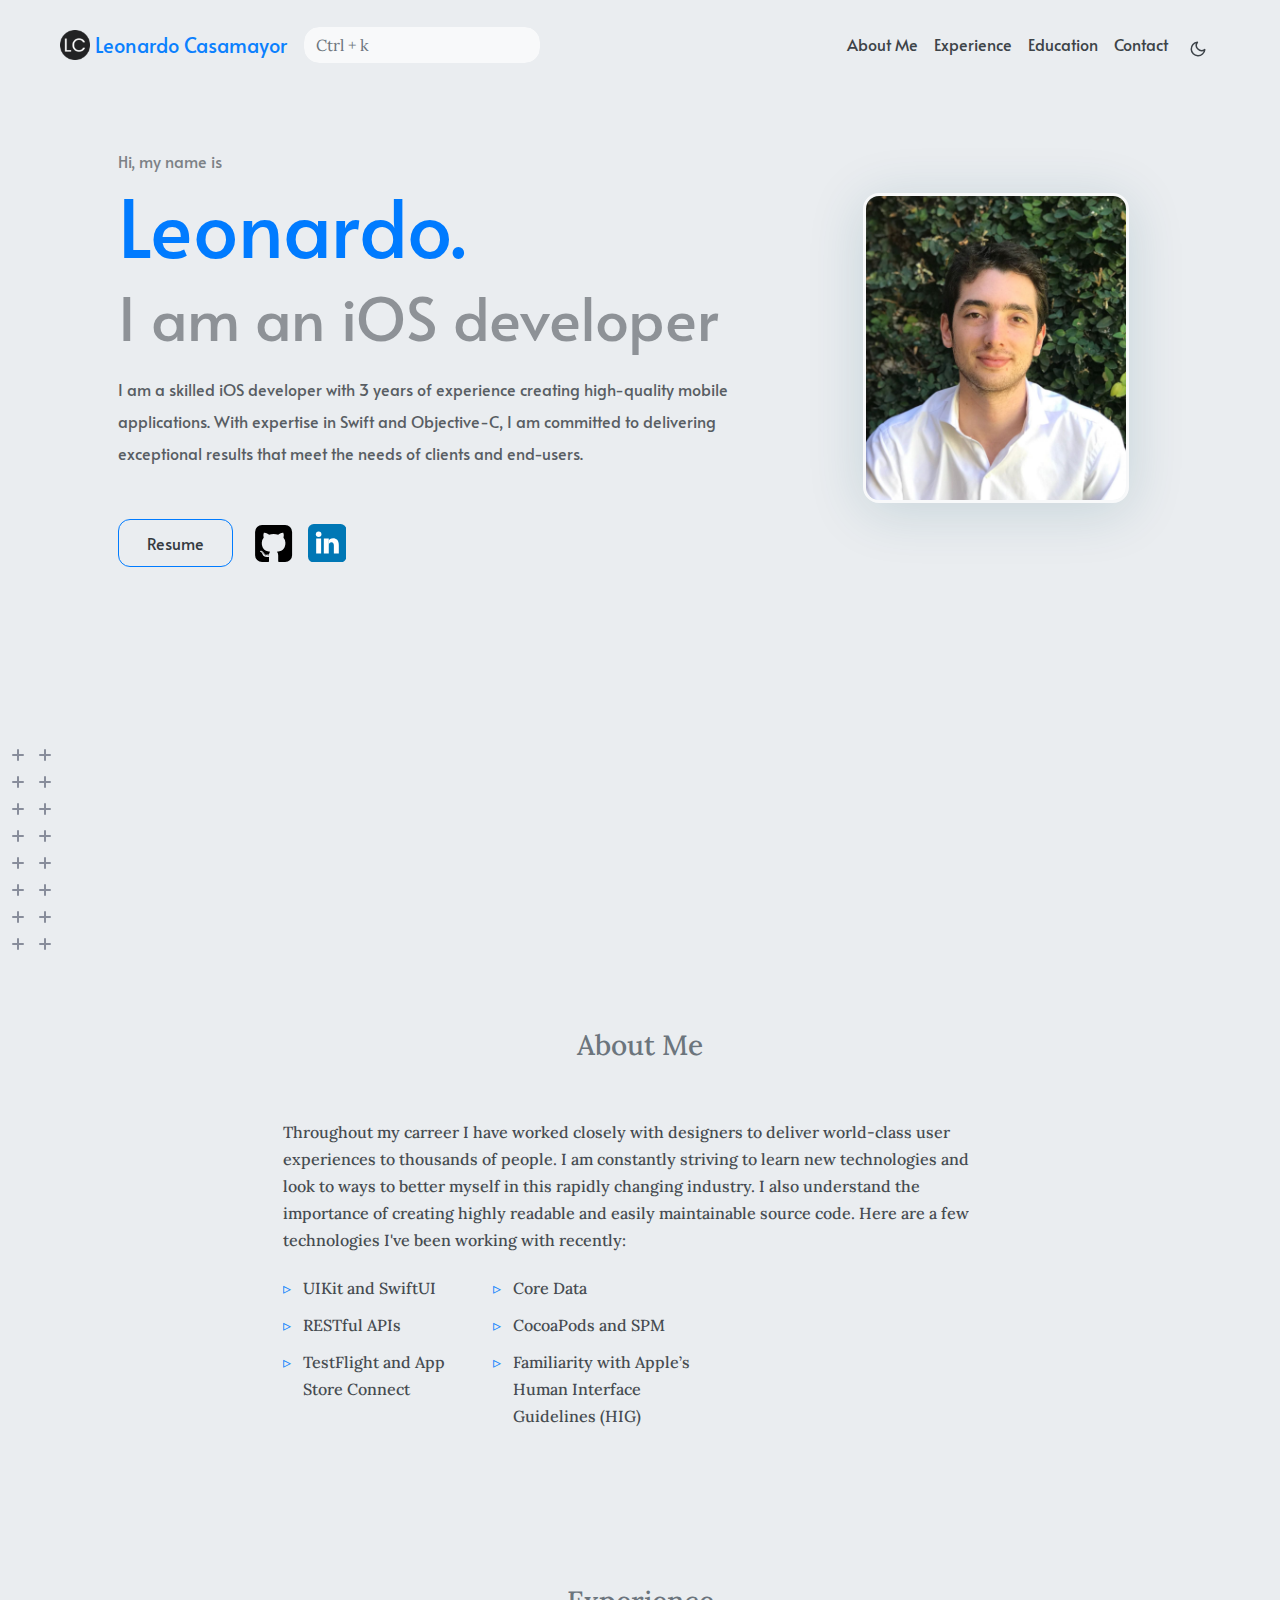
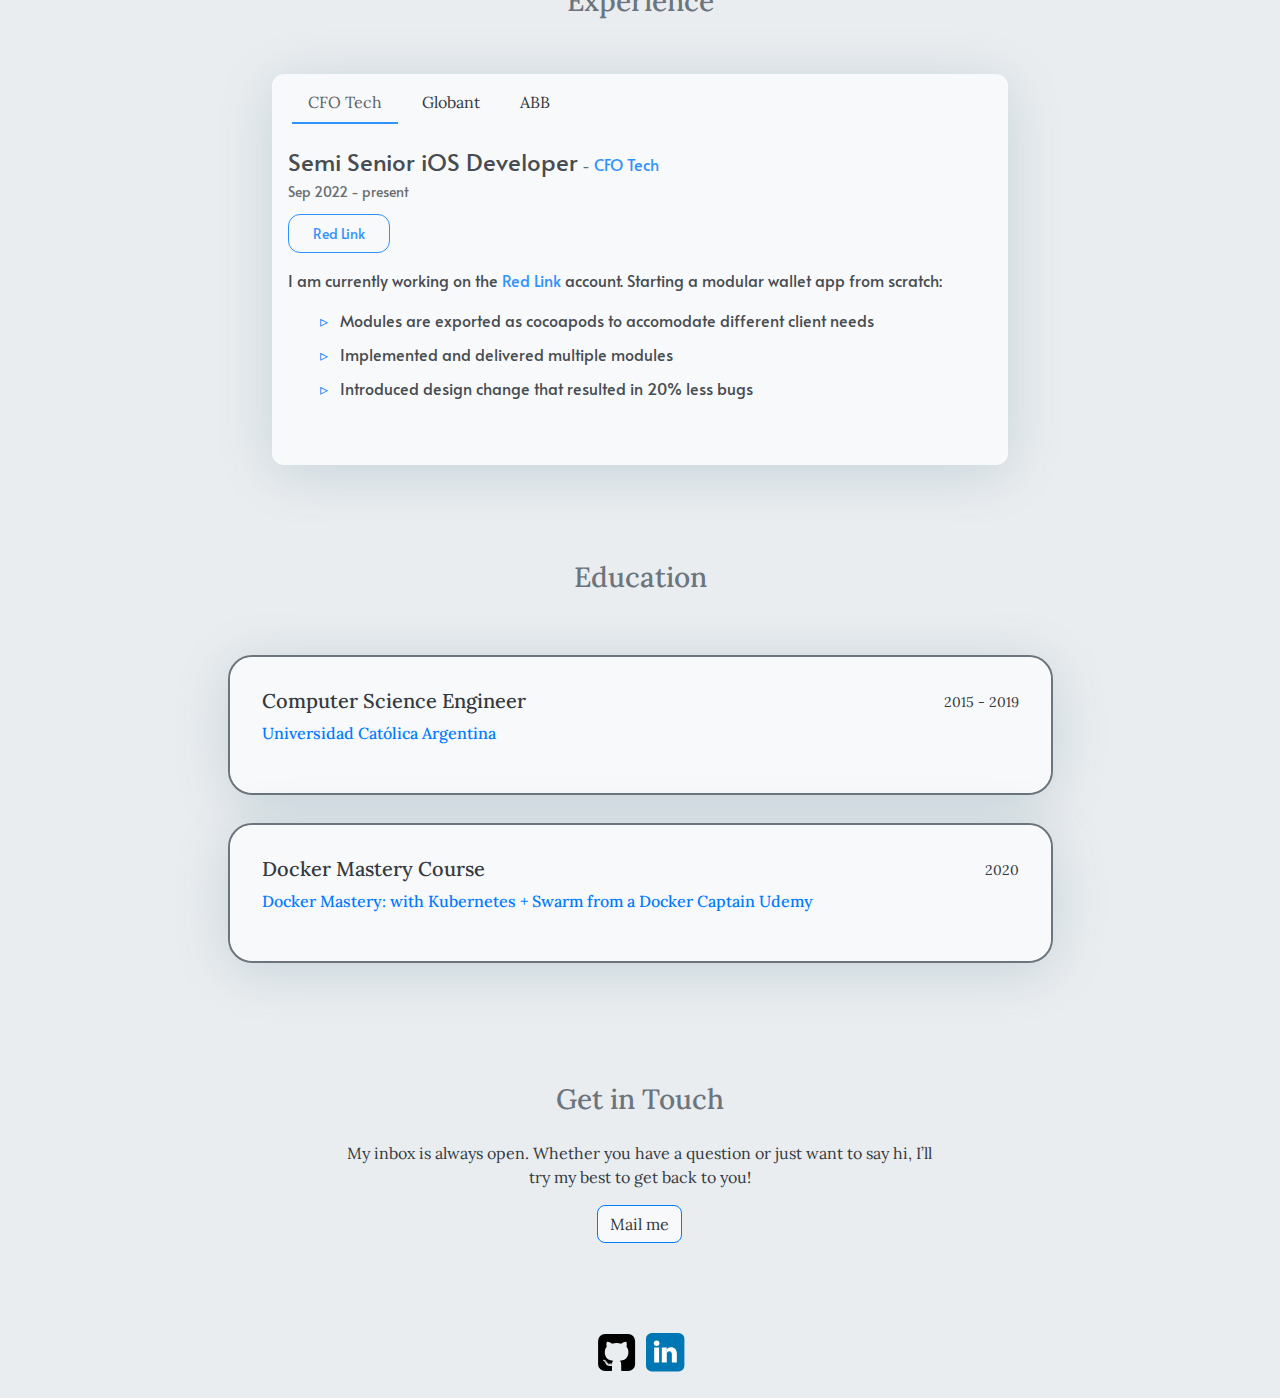
==== commit af027386: "deploy: leonardo-casamayor/profile-site@346485f92114935878c03fbdfa71117f5aed4047" ====
--- a/index.html
+++ b/index.html
@@ -1,12 +1,12 @@
 <!doctype html><html><head><meta name=generator content="Hugo 0.110.0"><meta charset=utf-8><meta name=viewport content="width=device-width,initial-scale=1"><meta http-equiv=x-ua-compatible content="ie=edge"><meta http-equiv=accept-ch content="DPR, Viewport-Width, Width"><link rel=icon href=/images/fav.ico type=image/gif><link rel=preconnect href=https://fonts.googleapis.com><link rel=preconnect href=https://fonts.gstatic.com crossorigin><link rel=preload as=style href="https://fonts.googleapis.com/css2?family=Alata&family=Lora:ital,wght@0,400;0,500;0,600;0,700;1,400;1,500;1,600;1,700&family=Roboto:ital,wght@0,100;0,300;0,400;0,500;0,700;0,900;1,100;1,300;1,400;1,500;1,700;1,900&display=swap"><link rel=stylesheet href="https://fonts.googleapis.com/css2?family=Alata&family=Lora:ital,wght@0,400;0,500;0,600;0,700;1,400;1,500;1,600;1,700&family=Roboto:ital,wght@0,100;0,300;0,400;0,500;0,700;0,900;1,100;1,300;1,400;1,500;1,700;1,900&display=swap" media=print onload='this.media="all"'><noscript><link href="https://fonts.googleapis.com/css2?family=Alata&family=Lora:ital,wght@0,400;0,500;0,600;0,700;1,400;1,500;1,600;1,700&family=Roboto:ital,wght@0,100;0,300;0,400;0,500;0,700;0,900;1,100;1,300;1,400;1,500;1,700;1,900&display=swap" rel=stylesheet></noscript><link rel=stylesheet href=/css/font.css media=all><meta property="og:title" content="Leonardo Casamayor"><meta property="og:description" content="Text about my cool site"><meta property="og:type" content="website"><meta property="og:url" content="https://leonardo-casamayor.github.io/"><meta property="og:site_name" content="Leonardo Casamayor"><meta name=twitter:card content="summary"><meta name=twitter:title content="Leonardo Casamayor"><meta name=twitter:description content="Text about my cool site"><link rel=stylesheet href=/bootstrap-5/css/bootstrap.min.css media=all><link rel=stylesheet href=/css/header.css media=all><link rel=stylesheet href=/css/footer.css media=all><link rel=stylesheet href=/css/theme.css media=all><style>:root{--text-color:#343a40;--text-secondary-color:#6c757d;--background-color:#eaedf0;--secondary-background-color:#64ffda1a;--primary-color:#007bff;--secondary-color:#f8f9fa;--text-color-dark:#e4e6eb;--text-secondary-color-dark:#b0b3b8;--background-color-dark:#18191a;--secondary-background-color-dark:#212529;--primary-color-dark:#ffffff;--secondary-color-dark:#212529}body{font-size:1rem;font-weight:400;line-height:1.5;text-align:left}html{background-color:var(--background-color)!important}body::-webkit-scrollbar{width:.5em;height:.5em;background-color:var(--background-color)}::-webkit-scrollbar-track{box-shadow:inset 0 0 6px var(--background-color);border-radius:1rem}::-webkit-scrollbar-thumb{border-radius:1rem;background-color:var(--secondary-color);outline:1px solid var(--background-color)}#search-content::-webkit-scrollbar{width:.5em;height:.1em;background-color:var(--background-color)}</style><meta name=description content="Text about my cool site"><link rel=stylesheet href=/css/index.css media=all><link rel=stylesheet href=/css/projects.css media=all><script defer src=/fontawesome-5/all-5.15.4.js></script><title>Leonardo Casamayor</title></head><body class=light><script>localStorage.getItem("pref-theme")==="dark"?document.body.classList.add("dark"):localStorage.getItem("pref-theme")==="light"?document.body.classList.remove("dark"):window.matchMedia&&window.matchMedia("(prefers-color-scheme: dark)").matches&&document.body.classList.add("dark")</script><header><nav class="pt-3 navbar navbar-expand-lg animate"><div class="container-fluid mx-xs-2 mx-sm-5 mx-md-5 mx-lg-5"><a class="navbar-brand primary-font text-wrap" href=/><img src=/images/fav.ico width=30 height=30 class="d-inline-block align-top">
-Leonardo Casamayor</a><div><input id=search autocomplete=off class="form-control mr-sm-2 d-none d-md-block" placeholder="Ctrl + k" aria-label=Search oninput=searchOnChange(event)></div><button class=navbar-toggler type=button data-bs-toggle=collapse data-bs-target=#navbarContent aria-controls=navbarContent aria-expanded=false aria-label="Toggle navigation"><svg aria-hidden="true" height="24" viewBox="0 0 16 16" width="24" data-view-component="true"><path fill-rule="evenodd" d="M1 2.75A.75.75.0 011.75 2h12.5a.75.75.0 110 1.5H1.75A.75.75.0 011 2.75zm0 5A.75.75.0 011.75 7h12.5a.75.75.0 110 1.5H1.75A.75.75.0 011 7.75zM1.75 12a.75.75.0 100 1.5h12.5a.75.75.0 100-1.5H1.75z"/></svg></button><div class="collapse navbar-collapse text-wrap primary-font" id=navbarContent><ul class="navbar-nav ms-auto text-center"><li class="nav-item navbar-text d-block d-md-none"><div class=nav-link><input id=search autocomplete=off class="form-control mr-sm-2" placeholder="Ctrl + k" aria-label=Search oninput=searchOnChange(event)></div></li><li class="nav-item navbar-text"><a class=nav-link href=/#about aria-label=about>About Me</a></li><li class="nav-item navbar-text"><a class=nav-link href=/#experience aria-label=experience>Experience</a></li><li class="nav-item navbar-text"><a class=nav-link href=/#education aria-label=education>Education</a></li><li class="nav-item navbar-text"><a class=nav-link href=/#contact aria-label=contact>Contact</a></li><li class="nav-item navbar-text"><div class=text-center><button id=theme-toggle><svg id="moon" xmlns="http://www.w3.org/2000/svg" width="24" height="24" viewBox="0 0 24 24" fill="none" stroke="currentcolor" stroke-width="2" stroke-linecap="round" stroke-linejoin="round"><path d="M21 12.79A9 9 0 1111.21 3 7 7 0 0021 12.79z"/></svg><svg id="sun" xmlns="http://www.w3.org/2000/svg" width="24" height="24" viewBox="0 0 24 24" fill="none" stroke="currentcolor" stroke-width="2" stroke-linecap="round" stroke-linejoin="round"><circle cx="12" cy="12" r="5"/><line x1="12" y1="1" x2="12" y2="3"/><line x1="12" y1="21" x2="12" y2="23"/><line x1="4.22" y1="4.22" x2="5.64" y2="5.64"/><line x1="18.36" y1="18.36" x2="19.78" y2="19.78"/><line x1="1" y1="12" x2="3" y2="12"/><line x1="21" y1="12" x2="23" y2="12"/><line x1="4.22" y1="19.78" x2="5.64" y2="18.36"/><line x1="18.36" y1="5.64" x2="19.78" y2="4.22"/></svg></button></div></li></ul></div></div></nav></header><div id=content><section id=hero class="py-5 align-middle"><div class="container px-3 px-sm-5 px-md-5 px-lg-5 pt-lg-3"><div class=row><div class="col-sm-12 col-md-12 col-lg-8 content animate" id=primary-font><span class=subtitle>Hi, my name is</span><h2>Leonardo.</h2><h3>I am an iOS developer</h3><p class=hero-content>I am a skilled iOS developer with 3 years of experience creating high-quality mobile applications. With expertise in Swift and Objective-C, I am committed to delivering exceptional results that meet the needs of clients and end-users.</p><div class=row><div class="col-auto h-100"><a href=https://standardresume.co/r/naUhiCfg8ubX3Z6T1s1UL class=btn download target=_blank>Resume</a></div><div class="col-auto px-0 h-100"><span><span class=px-1><a href aria-label=github target=_blank class="btn social-icon"><svg id="gh-icon" xmlns="http://www.w3.org/2000/svg" width="2.7em" height="2.7em" viewBox="0 0 1792 1792" fill="#000"><path d="M522 1352q-8 9-20-3-13-11-4-19 8-9 20 3 12 11 4 19zm-42-61q9 12 0 19-8 6-17-7t0-18q9-7 17 6zm-61-60q-5 7-13 2-10-5-7-12 3-5 13-2 10 5 7 12zm31 34q-6 7-16-3-9-11-2-16 6-6 16 3 9 11 2 16zm129 112q-4 12-19 6-17-4-13-15t19-7q16 5 13 16zm63 5q0 11-16 11-17 2-17-11 0-11 16-11 17-2 17 11zm58-10q2 10-14 14t-18-8 14-15q16-2 18 9zm964-956v960q0 119-84.5 203.5T1376 1664h-224q-16 0-24.5-1t-19.5-5-16-14.5-5-27.5v-239q0-97-52-142 57-6 102.5-18t94-39 81-66.5 53-105T1386 856q0-121-79-206 37-91-8-204-28-9-81 11t-92 44l-38 24q-93-26-192-26t-192 26q-16-11-42.5-27T578 459.5 492 446q-44 113-7 204-79 85-79 206 0 85 20.5 150t52.5 105 80.5 67 94 39 102.5 18q-40 36-49 103-21 10-45 15t-57 5-65.5-21.5T484 1274q-19-32-48.5-52t-49.5-24l-20-3q-21 0-29 4.5t-5 11.5 9 14 13 12l7 5q22 10 43.5 38t31.5 51l10 23q13 38 44 61.5t67 30 69.5 7 55.5-3.5l23-4q0 38 .5 103t.5 68q0 22-11 33.5t-22 13-33 1.5H416q-119 0-203.5-84.5T128 1376V416q0-119 84.5-203.5T416 128h960q119 0 203.5 84.5T1664 416z"/></svg><svg id="gh-icon-dark" xmlns="http://www.w3.org/2000/svg" width="2.7em" height="2.7em" viewBox="0 0 1792 1792" fill="#fff"><path d="M522 1352q-8 9-20-3-13-11-4-19 8-9 20 3 12 11 4 19zm-42-61q9 12 0 19-8 6-17-7t0-18q9-7 17 6zm-61-60q-5 7-13 2-10-5-7-12 3-5 13-2 10 5 7 12zm31 34q-6 7-16-3-9-11-2-16 6-6 16 3 9 11 2 16zm129 112q-4 12-19 6-17-4-13-15t19-7q16 5 13 16zm63 5q0 11-16 11-17 2-17-11 0-11 16-11 17-2 17 11zm58-10q2 10-14 14t-18-8 14-15q16-2 18 9zm964-956v960q0 119-84.5 203.5T1376 1664h-224q-16 0-24.5-1t-19.5-5-16-14.5-5-27.5v-239q0-97-52-142 57-6 102.5-18t94-39 81-66.5 53-105T1386 856q0-121-79-206 37-91-8-204-28-9-81 11t-92 44l-38 24q-93-26-192-26t-192 26q-16-11-42.5-27T578 459.5 492 446q-44 113-7 204-79 85-79 206 0 85 20.5 150t52.5 105 80.5 67 94 39 102.5 18q-40 36-49 103-21 10-45 15t-57 5-65.5-21.5T484 1274q-19-32-48.5-52t-49.5-24l-20-3q-21 0-29 4.5t-5 11.5 9 14 13 12l7 5q22 10 43.5 38t31.5 51l10 23q13 38 44 61.5t67 30 69.5 7 55.5-3.5l23-4q0 38 .5 103t.5 68q0 22-11 33.5t-22 13-33 1.5H416q-119 0-203.5-84.5T128 1376V416q0-119 84.5-203.5T416 128h960q119 0 203.5 84.5T1664 416z"/></svg></a></span><span class=px-1><a href aria-label=linkedin target=_blank class="btn social-icon"><svg xmlns="http://www.w3.org/2000/svg" width="2.4em" height="2.4em" fill="#fff" aria-label="LinkedIn" viewBox="0 0 512 512"><rect width="512" height="512" fill="#0077b5" rx="15%"/><circle cx="142" cy="138" r="37"/><path stroke="#fff" stroke-width="66" d="M244 194v198M142 194v198"/><path d="M276 282c0-20 13-40 36-40 24 0 33 18 33 45v105h66V279c0-61-32-89-76-89-34 0-51 19-59 32"/></svg></a></span></span></div></div></div><div class="col-sm-12 col-md-12 col-lg-4"><div class="row justify-content-center"><div class="col-sm-12 col-md-9 pt-5 image animate px-5 px-md-5 px-lg-0 text-center"><img src=/images/cv.jpeg class="img-thumbnail mx-auto" alt></div></div></div></div></div><div class="hero-bottom-svg d-md-block d-lg-block d-none"><svg xmlns="http://www.w3.org/2000/svg" width="201" height="201" viewBox="0 0 201 201"><g id="Group_1168" data-name="Group 1168" transform="translate(-384 -1392)"><rect id="Rectangle_2206" data-name="Rectangle 2206" width="12" height="2" rx="1" transform="translate(391 1392) rotate(90)" fill="#282f49"/><rect id="Rectangle_2271" data-name="Rectangle 2271" width="12" height="2" rx="1" transform="translate(391 1500) rotate(90)" fill="#282f49"/><rect id="Rectangle_2238" data-name="Rectangle 2238" width="12" height="2" rx="1" transform="translate(391 1446) rotate(90)" fill="#282f49"/><rect id="Rectangle_2278" data-name="Rectangle 2278" width="12" height="2" rx="1" transform="translate(391 1554) rotate(90)" fill="#282f49"/><rect id="Rectangle_2222" data-name="Rectangle 2222" width="12" height="2" rx="1" transform="translate(391 1419) rotate(90)" fill="#282f49"/><rect id="Rectangle_2272" data-name="Rectangle 2272" width="12" height="2" rx="1" transform="translate(391 1527) rotate(90)" fill="#282f49"/><rect id="Rectangle_2241" data-name="Rectangle 2241" width="12" height="2" rx="1" transform="translate(391 1473) rotate(90)" fill="#282f49"/><rect id="Rectangle_2288" data-name="Rectangle 2288" width="12" height="2" rx="1" transform="translate(391 1581) rotate(90)" fill="#282f49"/><rect id="Rectangle_2214" data-name="Rectangle 2214" width="12" height="2" rx="1" transform="translate(499 1392) rotate(90)" fill="#282f49"/><rect id="Rectangle_2289" data-name="Rectangle 2289" width="12" height="2" rx="1" transform="translate(499 1500) rotate(90)" fill="#282f49"/><rect id="Rectangle_2256" data-name="Rectangle 2256" width="12" height="2" rx="1" transform="translate(499 1446) rotate(90)" fill="#282f49"/><rect id="Rectangle_2290" data-name="Rectangle 2290" width="12" height="2" rx="1" transform="translate(499 1554) rotate(90)" fill="#282f49"/><rect id="Rectangle_2231" data-name="Rectangle 2231" width="12" height="2" rx="1" transform="translate(499 1419) rotate(90)" fill="#282f49"/><rect id="Rectangle_2291" data-name="Rectangle 2291" width="12" height="2" rx="1" transform="translate(499 1527) rotate(90)" fill="#282f49"/><rect id="Rectangle_2257" data-name="Rectangle 2257" width="12" height="2" rx="1" transform="translate(499 1473) rotate(90)" fill="#282f49"/><rect id="Rectangle_2292" data-name="Rectangle 2292" width="12" height="2" rx="1" transform="translate(499 1581) rotate(90)" fill="#282f49"/><rect id="Rectangle_2210" data-name="Rectangle 2210" width="12" height="2" rx="1" transform="translate(445 1392) rotate(90)" fill="#282f49"/><rect id="Rectangle_2279" data-name="Rectangle 2279" width="12" height="2" rx="1" transform="translate(445 1500) rotate(90)" fill="#282f49"/><rect id="Rectangle_2248" data-name="Rectangle 2248" width="12" height="2" rx="1" transform="translate(445 1446) rotate(90)" fill="#282f49"/><rect id="Rectangle_2280" data-name="Rectangle 2280" width="12" height="2" rx="1" transform="translate(445 1554) rotate(90)" fill="#282f49"/><rect id="Rectangle_2226" data-name="Rectangle 2226" width="12" height="2" rx="1" transform="translate(445 1419) rotate(90)" fill="#282f49"/><rect id="Rectangle_2281" data-name="Rectangle 2281" width="12" height="2" rx="1" transform="translate(445 1527) rotate(90)" fill="#282f49"/><rect id="Rectangle_2249" data-name="Rectangle 2249" width="12" height="2" rx="1" transform="translate(445 1473) rotate(90)" fill="#282f49"/><rect id="Rectangle_2293" data-name="Rectangle 2293" width="12" height="2" rx="1" transform="translate(445 1581) rotate(90)" fill="#282f49"/><rect id="Rectangle_2219" data-name="Rectangle 2219" width="12" height="2" rx="1" transform="translate(553 1392) rotate(90)" fill="#282f49"/><rect id="Rectangle_2310" data-name="Rectangle 2310" width="12" height="2" rx="1" transform="translate(553 1500) rotate(90)" fill="#282f49"/><rect id="Rectangle_2262" data-name="Rectangle 2262" width="12" height="2" rx="1" transform="translate(553 1446) rotate(90)" fill="#282f49"/><rect id="Rectangle_2311" data-name="Rectangle 2311" width="12" height="2" rx="1" transform="translate(553 1554) rotate(90)" fill="#282f49"/><rect id="Rectangle_2232" data-name="Rectangle 2232" width="12" height="2" rx="1" transform="translate(553 1419) rotate(90)" fill="#282f49"/><rect id="Rectangle_2312" data-name="Rectangle 2312" width="12" height="2" rx="1" transform="translate(553 1527) rotate(90)" fill="#282f49"/><rect id="Rectangle_2263" data-name="Rectangle 2263" width="12" height="2" rx="1" transform="translate(553 1473) rotate(90)" fill="#282f49"/><rect id="Rectangle_2313" data-name="Rectangle 2313" width="12" height="2" rx="1" transform="translate(553 1581) rotate(90)" fill="#282f49"/><rect id="Rectangle_2209" data-name="Rectangle 2209" width="12" height="2" rx="1" transform="translate(418 1392) rotate(90)" fill="#282f49"/><rect id="Rectangle_2273" data-name="Rectangle 2273" width="12" height="2" rx="1" transform="translate(418 1500) rotate(90)" fill="#282f49"/><rect id="Rectangle_2242" data-name="Rectangle 2242" width="12" height="2" rx="1" transform="translate(418 1446) rotate(90)" fill="#282f49"/><rect id="Rectangle_2282" data-name="Rectangle 2282" width="12" height="2" rx="1" transform="translate(418 1554) rotate(90)" fill="#282f49"/><rect id="Rectangle_2223" data-name="Rectangle 2223" width="12" height="2" rx="1" transform="translate(418 1419) rotate(90)" fill="#282f49"/><rect id="Rectangle_2274" data-name="Rectangle 2274" width="12" height="2" rx="1" transform="translate(418 1527) rotate(90)" fill="#282f49"/><rect id="Rectangle_2243" data-name="Rectangle 2243" width="12" height="2" rx="1" transform="translate(418 1473) rotate(90)" fill="#282f49"/><rect id="Rectangle_2294" data-name="Rectangle 2294" width="12" height="2" rx="1" transform="translate(418 1581) rotate(90)" fill="#282f49"/><rect id="Rectangle_2217" data-name="Rectangle 2217" width="12" height="2" rx="1" transform="translate(526 1392) rotate(90)" fill="#282f49"/><rect id="Rectangle_2314" data-name="Rectangle 2314" width="12" height="2" rx="1" transform="translate(526 1500) rotate(90)" fill="#282f49"/><rect id="Rectangle_2258" data-name="Rectangle 2258" width="12" height="2" rx="1" transform="translate(526 1446) rotate(90)" fill="#282f49"/><rect id="Rectangle_2315" data-name="Rectangle 2315" width="12" height="2" rx="1" transform="translate(526 1554) rotate(90)" fill="#282f49"/><rect id="Rectangle_2233" data-name="Rectangle 2233" width="12" height="2" rx="1" transform="translate(526 1419) rotate(90)" fill="#282f49"/><rect id="Rectangle_2316" data-name="Rectangle 2316" width="12" height="2" rx="1" transform="translate(526 1527) rotate(90)" fill="#282f49"/><rect id="Rectangle_2259" data-name="Rectangle 2259" width="12" height="2" rx="1" transform="translate(526 1473) rotate(90)" fill="#282f49"/><rect id="Rectangle_2317" data-name="Rectangle 2317" width="12" height="2" rx="1" transform="translate(526 1581) rotate(90)" fill="#282f49"/><rect id="Rectangle_2211" data-name="Rectangle 2211" width="12" height="2" rx="1" transform="translate(472 1392) rotate(90)" fill="#282f49"/><rect id="Rectangle_2295" data-name="Rectangle 2295" width="12" height="2" rx="1" transform="translate(472 1500) rotate(90)" fill="#282f49"/><rect id="Rectangle_2250" data-name="Rectangle 2250" width="12" height="2" rx="1" transform="translate(472 1446) rotate(90)" fill="#282f49"/><rect id="Rectangle_2296" data-name="Rectangle 2296" width="12" height="2" rx="1" transform="translate(472 1554) rotate(90)" fill="#282f49"/><rect id="Rectangle_2227" data-name="Rectangle 2227" width="12" height="2" rx="1" transform="translate(472 1419) rotate(90)" fill="#282f49"/><rect id="Rectangle_2297" data-name="Rectangle 2297" width="12" height="2" rx="1" transform="translate(472 1527) rotate(90)" fill="#282f49"/><rect id="Rectangle_2251" data-name="Rectangle 2251" width="12" height="2" rx="1" transform="translate(472 1473) rotate(90)" fill="#282f49"/><rect id="Rectangle_2298" data-name="Rectangle 2298" width="12" height="2" rx="1" transform="translate(472 1581) rotate(90)" fill="#282f49"/><rect id="Rectangle_2221" data-name="Rectangle 2221" width="12" height="2" rx="1" transform="translate(580 1392) rotate(90)" fill="#282f49"/><rect id="Rectangle_2318" data-name="Rectangle 2318" width="12" height="2" rx="1" transform="translate(580 1500) rotate(90)" fill="#282f49"/><rect id="Rectangle_2264" data-name="Rectangle 2264" width="12" height="2" rx="1" transform="translate(580 1446) rotate(90)" fill="#282f49"/><rect id="Rectangle_2319" data-name="Rectangle 2319" width="12" height="2" rx="1" transform="translate(580 1554) rotate(90)" fill="#282f49"/><rect id="Rectangle_2236" data-name="Rectangle 2236" width="12" height="2" rx="1" transform="translate(580 1419) rotate(90)" fill="#282f49"/><rect id="Rectangle_2320" data-name="Rectangle 2320" width="12" height="2" rx="1" transform="translate(580 1527) rotate(90)" fill="#282f49"/><rect id="Rectangle_2265" data-name="Rectangle 2265" width="12" height="2" rx="1" transform="translate(580 1473) rotate(90)" fill="#282f49"/><rect id="Rectangle_2321" data-name="Rectangle 2321" width="12" height="2" rx="1" transform="translate(580 1581) rotate(90)" fill="#282f49"/><rect id="Rectangle_2207" data-name="Rectangle 2207" width="12" height="2" rx="1" transform="translate(396 1399) rotate(-180)" fill="#282f49"/><rect id="Rectangle_2270" data-name="Rectangle 2270" width="12" height="2" rx="1" transform="translate(396 1507) rotate(-180)" fill="#282f49"/><rect id="Rectangle_2239" data-name="Rectangle 2239" width="12" height="2" rx="1" transform="translate(396 1453) rotate(-180)" fill="#282f49"/><rect id="Rectangle_2283" data-name="Rectangle 2283" width="12" height="2" rx="1" transform="translate(396 1561) rotate(-180)" fill="#282f49"/><rect id="Rectangle_2224" data-name="Rectangle 2224" width="12" height="2" rx="1" transform="translate(396 1426) rotate(-180)" fill="#282f49"/><rect id="Rectangle_2275" data-name="Rectangle 2275" width="12" height="2" rx="1" transform="translate(396 1534) rotate(-180)" fill="#282f49"/><rect id="Rectangle_2244" data-name="Rectangle 2244" width="12" height="2" rx="1" transform="translate(396 1480) rotate(-180)" fill="#282f49"/><rect id="Rectangle_2299" data-name="Rectangle 2299" width="12" height="2" rx="1" transform="translate(396 1588) rotate(-180)" fill="#282f49"/><rect id="Rectangle_2215" data-name="Rectangle 2215" width="12" height="2" rx="1" transform="translate(504 1399) rotate(-180)" fill="#282f49"/><rect id="Rectangle_2300" data-name="Rectangle 2300" width="12" height="2" rx="1" transform="translate(504 1507) rotate(-180)" fill="#282f49"/><rect id="Rectangle_2252" data-name="Rectangle 2252" width="12" height="2" rx="1" transform="translate(504 1453) rotate(-180)" fill="#282f49"/><rect id="Rectangle_2301" data-name="Rectangle 2301" width="12" height="2" rx="1" transform="translate(504 1561) rotate(-180)" fill="#282f49"/><rect id="Rectangle_2228" data-name="Rectangle 2228" width="12" height="2" rx="1" transform="translate(504 1426) rotate(-180)" fill="#282f49"/><rect id="Rectangle_2302" data-name="Rectangle 2302" width="12" height="2" rx="1" transform="translate(504 1534) rotate(-180)" fill="#282f49"/><rect id="Rectangle_2253" data-name="Rectangle 2253" width="12" height="2" rx="1" transform="translate(504 1480) rotate(-180)" fill="#282f49"/><rect id="Rectangle_2303" data-name="Rectangle 2303" width="12" height="2" rx="1" transform="translate(504 1588) rotate(-180)" fill="#282f49"/><rect id="Rectangle_2212" data-name="Rectangle 2212" width="12" height="2" rx="1" transform="translate(450 1399) rotate(-180)" fill="#282f49"/><rect id="Rectangle_2284" data-name="Rectangle 2284" width="12" height="2" rx="1" transform="translate(450 1507) rotate(-180)" fill="#282f49"/><rect id="Rectangle_2245" data-name="Rectangle 2245" width="12" height="2" rx="1" transform="translate(450 1453) rotate(-180)" fill="#282f49"/><rect id="Rectangle_2285" data-name="Rectangle 2285" width="12" height="2" rx="1" transform="translate(450 1561) rotate(-180)" fill="#282f49"/><rect id="Rectangle_2229" data-name="Rectangle 2229" width="12" height="2" rx="1" transform="translate(450 1426) rotate(-180)" fill="#282f49"/><rect id="Rectangle_2286" data-name="Rectangle 2286" width="12" height="2" rx="1" transform="translate(450 1534) rotate(-180)" fill="#282f49"/><rect id="Rectangle_2246" data-name="Rectangle 2246" width="12" height="2" rx="1" transform="translate(450 1480) rotate(-180)" fill="#282f49"/><rect id="Rectangle_2304" data-name="Rectangle 2304" width="12" height="2" rx="1" transform="translate(450 1588) rotate(-180)" fill="#282f49"/><rect id="Rectangle_2218" data-name="Rectangle 2218" width="12" height="2" rx="1" transform="translate(558 1399) rotate(-180)" fill="#282f49"/><rect id="Rectangle_2322" data-name="Rectangle 2322" width="12" height="2" rx="1" transform="translate(558 1507) rotate(-180)" fill="#282f49"/><rect id="Rectangle_2266" data-name="Rectangle 2266" width="12" height="2" rx="1" transform="translate(558 1453) rotate(-180)" fill="#282f49"/><rect id="Rectangle_2323" data-name="Rectangle 2323" width="12" height="2" rx="1" transform="translate(558 1561) rotate(-180)" fill="#282f49"/><rect id="Rectangle_2234" data-name="Rectangle 2234" width="12" height="2" rx="1" transform="translate(558 1426) rotate(-180)" fill="#282f49"/><rect id="Rectangle_2324" data-name="Rectangle 2324" width="12" height="2" rx="1" transform="translate(558 1534) rotate(-180)" fill="#282f49"/><rect id="Rectangle_2267" data-name="Rectangle 2267" width="12" height="2" rx="1" transform="translate(558 1480) rotate(-180)" fill="#282f49"/><rect id="Rectangle_2325" data-name="Rectangle 2325" width="12" height="2" rx="1" transform="translate(558 1588) rotate(-180)" fill="#282f49"/><rect id="Rectangle_2208" data-name="Rectangle 2208" width="12" height="2" rx="1" transform="translate(423 1399) rotate(-180)" fill="#282f49"/><rect id="Rectangle_2276" data-name="Rectangle 2276" width="12" height="2" rx="1" transform="translate(423 1507) rotate(-180)" fill="#282f49"/><rect id="Rectangle_2240" data-name="Rectangle 2240" width="12" height="2" rx="1" transform="translate(423 1453) rotate(-180)" fill="#282f49"/><rect id="Rectangle_2287" data-name="Rectangle 2287" width="12" height="2" rx="1" transform="translate(423 1561) rotate(-180)" fill="#282f49"/><rect id="Rectangle_2225" data-name="Rectangle 2225" width="12" height="2" rx="1" transform="translate(423 1426) rotate(-180)" fill="#282f49"/><rect id="Rectangle_2277" data-name="Rectangle 2277" width="12" height="2" rx="1" transform="translate(423 1534) rotate(-180)" fill="#282f49"/><rect id="Rectangle_2247" data-name="Rectangle 2247" width="12" height="2" rx="1" transform="translate(423 1480) rotate(-180)" fill="#282f49"/><rect id="Rectangle_2305" data-name="Rectangle 2305" width="12" height="2" rx="1" transform="translate(423 1588) rotate(-180)" fill="#282f49"/><rect id="Rectangle_2216" data-name="Rectangle 2216" width="12" height="2" rx="1" transform="translate(531 1399) rotate(-180)" fill="#282f49"/><rect id="Rectangle_2326" data-name="Rectangle 2326" width="12" height="2" rx="1" transform="translate(531 1507) rotate(-180)" fill="#282f49"/><rect id="Rectangle_2260" data-name="Rectangle 2260" width="12" height="2" rx="1" transform="translate(531 1453) rotate(-180)" fill="#282f49"/><rect id="Rectangle_2327" data-name="Rectangle 2327" width="12" height="2" rx="1" transform="translate(531 1561) rotate(-180)" fill="#282f49"/><rect id="Rectangle_2235" data-name="Rectangle 2235" width="12" height="2" rx="1" transform="translate(531 1426) rotate(-180)" fill="#282f49"/><rect id="Rectangle_2328" data-name="Rectangle 2328" width="12" height="2" rx="1" transform="translate(531 1534) rotate(-180)" fill="#282f49"/><rect id="Rectangle_2261" data-name="Rectangle 2261" width="12" height="2" rx="1" transform="translate(531 1480) rotate(-180)" fill="#282f49"/><rect id="Rectangle_2329" data-name="Rectangle 2329" width="12" height="2" rx="1" transform="translate(531 1588) rotate(-180)" fill="#282f49"/><rect id="Rectangle_2213" data-name="Rectangle 2213" width="12" height="2" rx="1" transform="translate(477 1399) rotate(-180)" fill="#282f49"/><rect id="Rectangle_2306" data-name="Rectangle 2306" width="12" height="2" rx="1" transform="translate(477 1507) rotate(-180)" fill="#282f49"/><rect id="Rectangle_2254" data-name="Rectangle 2254" width="12" height="2" rx="1" transform="translate(477 1453) rotate(-180)" fill="#282f49"/><rect id="Rectangle_2307" data-name="Rectangle 2307" width="12" height="2" rx="1" transform="translate(477 1561) rotate(-180)" fill="#282f49"/><rect id="Rectangle_2230" data-name="Rectangle 2230" width="12" height="2" rx="1" transform="translate(477 1426) rotate(-180)" fill="#282f49"/><rect id="Rectangle_2308" data-name="Rectangle 2308" width="12" height="2" rx="1" transform="translate(477 1534) rotate(-180)" fill="#282f49"/><rect id="Rectangle_2255" data-name="Rectangle 2255" width="12" height="2" rx="1" transform="translate(477 1480) rotate(-180)" fill="#282f49"/><rect id="Rectangle_2309" data-name="Rectangle 2309" width="12" height="2" rx="1" transform="translate(477 1588) rotate(-180)" fill="#282f49"/><rect id="Rectangle_2220" data-name="Rectangle 2220" width="12" height="2" rx="1" transform="translate(585 1399) rotate(-180)" fill="#282f49"/><rect id="Rectangle_2330" data-name="Rectangle 2330" width="12" height="2" rx="1" transform="translate(585 1507) rotate(-180)" fill="#282f49"/><rect id="Rectangle_2268" data-name="Rectangle 2268" width="12" height="2" rx="1" transform="translate(585 1453) rotate(-180)" fill="#282f49"/><rect id="Rectangle_2331" data-name="Rectangle 2331" width="12" height="2" rx="1" transform="translate(585 1561) rotate(-180)" fill="#282f49"/><rect id="Rectangle_2237" data-name="Rectangle 2237" width="12" height="2" rx="1" transform="translate(585 1426) rotate(-180)" fill="#282f49"/><rect id="Rectangle_2332" data-name="Rectangle 2332" width="12" height="2" rx="1" transform="translate(585 1534) rotate(-180)" fill="#282f49"/><rect id="Rectangle_2269" data-name="Rectangle 2269" width="12" height="2" rx="1" transform="translate(585 1480) rotate(-180)" fill="#282f49"/><rect id="Rectangle_2333" data-name="Rectangle 2333" width="12" height="2" rx="1" transform="translate(585 1588) rotate(-180)" fill="#282f49"/></g></svg></div></section><section id=about class="py-0 py-sm-5"><div class="container bg-transparent"><h3 class="text-center bg-transparent">About Me</h3><div class="bg-transparent row justify-content-center px-3 py-5"><div class="col-sm-12 col-md-12 col-lg-8 content">Throughout my carreer I have worked closely with designers to deliver world-class user experiences to thousands of people. I am constantly striving to learn new technologies and look to ways to better myself in this rapidly changing industry. I also understand the importance of creating highly readable and easily maintainable source code.
+Leonardo Casamayor</a><div><input id=search autocomplete=off class="form-control mr-sm-2 d-none d-md-block" placeholder="Ctrl + k" aria-label=Search oninput=searchOnChange(event)></div><button class=navbar-toggler type=button data-bs-toggle=collapse data-bs-target=#navbarContent aria-controls=navbarContent aria-expanded=false aria-label="Toggle navigation"><svg aria-hidden="true" height="24" viewBox="0 0 16 16" width="24" data-view-component="true"><path fill-rule="evenodd" d="M1 2.75A.75.75.0 011.75 2h12.5a.75.75.0 110 1.5H1.75A.75.75.0 011 2.75zm0 5A.75.75.0 011.75 7h12.5a.75.75.0 110 1.5H1.75A.75.75.0 011 7.75zM1.75 12a.75.75.0 100 1.5h12.5a.75.75.0 100-1.5H1.75z"/></svg></button><div class="collapse navbar-collapse text-wrap primary-font" id=navbarContent><ul class="navbar-nav ms-auto text-center"><li class="nav-item navbar-text d-block d-md-none"><div class=nav-link><input id=search autocomplete=off class="form-control mr-sm-2" placeholder="Ctrl + k" aria-label=Search oninput=searchOnChange(event)></div></li><li class="nav-item navbar-text"><a class=nav-link href=/#about aria-label=about>About Me</a></li><li class="nav-item navbar-text"><a class=nav-link href=/#experience aria-label=experience>Experience</a></li><li class="nav-item navbar-text"><a class=nav-link href=/#education aria-label=education>Education</a></li><li class="nav-item navbar-text"><a class=nav-link href=/#contact aria-label=contact>Contact</a></li><li class="nav-item navbar-text"><div class=text-center><button id=theme-toggle><svg id="moon" xmlns="http://www.w3.org/2000/svg" width="24" height="24" viewBox="0 0 24 24" fill="none" stroke="currentcolor" stroke-width="2" stroke-linecap="round" stroke-linejoin="round"><path d="M21 12.79A9 9 0 1111.21 3 7 7 0 0021 12.79z"/></svg><svg id="sun" xmlns="http://www.w3.org/2000/svg" width="24" height="24" viewBox="0 0 24 24" fill="none" stroke="currentcolor" stroke-width="2" stroke-linecap="round" stroke-linejoin="round"><circle cx="12" cy="12" r="5"/><line x1="12" y1="1" x2="12" y2="3"/><line x1="12" y1="21" x2="12" y2="23"/><line x1="4.22" y1="4.22" x2="5.64" y2="5.64"/><line x1="18.36" y1="18.36" x2="19.78" y2="19.78"/><line x1="1" y1="12" x2="3" y2="12"/><line x1="21" y1="12" x2="23" y2="12"/><line x1="4.22" y1="19.78" x2="5.64" y2="18.36"/><line x1="18.36" y1="5.64" x2="19.78" y2="4.22"/></svg></button></div></li></ul></div></div></nav></header><div id=content><section id=hero class="py-5 align-middle"><div class="container px-3 px-sm-5 px-md-5 px-lg-5 pt-lg-3"><div class=row><div class="col-sm-12 col-md-12 col-lg-8 content animate" id=primary-font><span class=subtitle>Hi, my name is</span><h2>Leonardo.</h2><h3>I am an iOS developer</h3><p class=hero-content>I am a skilled iOS developer with 3 years of experience creating high-quality mobile applications. With expertise in Swift and Objective-C, I am committed to delivering exceptional results that meet the needs of clients and end-users.</p><div class=row><div class="col-auto h-100"><a href=https://standardresume.co/r/naUhiCfg8ubX3Z6T1s1UL class=btn download target=_blank>Resume</a></div><div class="col-auto px-0 h-100"><span><span class=px-1><a href=https://github.com/leonardo-casamayor aria-label=github target=_blank class="btn social-icon"><svg id="gh-icon" xmlns="http://www.w3.org/2000/svg" width="2.7em" height="2.7em" viewBox="0 0 1792 1792" fill="#000"><path d="M522 1352q-8 9-20-3-13-11-4-19 8-9 20 3 12 11 4 19zm-42-61q9 12 0 19-8 6-17-7t0-18q9-7 17 6zm-61-60q-5 7-13 2-10-5-7-12 3-5 13-2 10 5 7 12zm31 34q-6 7-16-3-9-11-2-16 6-6 16 3 9 11 2 16zm129 112q-4 12-19 6-17-4-13-15t19-7q16 5 13 16zm63 5q0 11-16 11-17 2-17-11 0-11 16-11 17-2 17 11zm58-10q2 10-14 14t-18-8 14-15q16-2 18 9zm964-956v960q0 119-84.5 203.5T1376 1664h-224q-16 0-24.5-1t-19.5-5-16-14.5-5-27.5v-239q0-97-52-142 57-6 102.5-18t94-39 81-66.5 53-105T1386 856q0-121-79-206 37-91-8-204-28-9-81 11t-92 44l-38 24q-93-26-192-26t-192 26q-16-11-42.5-27T578 459.5 492 446q-44 113-7 204-79 85-79 206 0 85 20.5 150t52.5 105 80.5 67 94 39 102.5 18q-40 36-49 103-21 10-45 15t-57 5-65.5-21.5T484 1274q-19-32-48.5-52t-49.5-24l-20-3q-21 0-29 4.5t-5 11.5 9 14 13 12l7 5q22 10 43.5 38t31.5 51l10 23q13 38 44 61.5t67 30 69.5 7 55.5-3.5l23-4q0 38 .5 103t.5 68q0 22-11 33.5t-22 13-33 1.5H416q-119 0-203.5-84.5T128 1376V416q0-119 84.5-203.5T416 128h960q119 0 203.5 84.5T1664 416z"/></svg><svg id="gh-icon-dark" xmlns="http://www.w3.org/2000/svg" width="2.7em" height="2.7em" viewBox="0 0 1792 1792" fill="#fff"><path d="M522 1352q-8 9-20-3-13-11-4-19 8-9 20 3 12 11 4 19zm-42-61q9 12 0 19-8 6-17-7t0-18q9-7 17 6zm-61-60q-5 7-13 2-10-5-7-12 3-5 13-2 10 5 7 12zm31 34q-6 7-16-3-9-11-2-16 6-6 16 3 9 11 2 16zm129 112q-4 12-19 6-17-4-13-15t19-7q16 5 13 16zm63 5q0 11-16 11-17 2-17-11 0-11 16-11 17-2 17 11zm58-10q2 10-14 14t-18-8 14-15q16-2 18 9zm964-956v960q0 119-84.5 203.5T1376 1664h-224q-16 0-24.5-1t-19.5-5-16-14.5-5-27.5v-239q0-97-52-142 57-6 102.5-18t94-39 81-66.5 53-105T1386 856q0-121-79-206 37-91-8-204-28-9-81 11t-92 44l-38 24q-93-26-192-26t-192 26q-16-11-42.5-27T578 459.5 492 446q-44 113-7 204-79 85-79 206 0 85 20.5 150t52.5 105 80.5 67 94 39 102.5 18q-40 36-49 103-21 10-45 15t-57 5-65.5-21.5T484 1274q-19-32-48.5-52t-49.5-24l-20-3q-21 0-29 4.5t-5 11.5 9 14 13 12l7 5q22 10 43.5 38t31.5 51l10 23q13 38 44 61.5t67 30 69.5 7 55.5-3.5l23-4q0 38 .5 103t.5 68q0 22-11 33.5t-22 13-33 1.5H416q-119 0-203.5-84.5T128 1376V416q0-119 84.5-203.5T416 128h960q119 0 203.5 84.5T1664 416z"/></svg></a></span><span class=px-1><a href=https://www.linkedin.com/in/leonardo-casamayor/ aria-label=linkedin target=_blank class="btn social-icon"><svg xmlns="http://www.w3.org/2000/svg" width="2.4em" height="2.4em" fill="#fff" aria-label="LinkedIn" viewBox="0 0 512 512"><rect width="512" height="512" fill="#0077b5" rx="15%"/><circle cx="142" cy="138" r="37"/><path stroke="#fff" stroke-width="66" d="M244 194v198M142 194v198"/><path d="M276 282c0-20 13-40 36-40 24 0 33 18 33 45v105h66V279c0-61-32-89-76-89-34 0-51 19-59 32"/></svg></a></span></span></div></div></div><div class="col-sm-12 col-md-12 col-lg-4"><div class="row justify-content-center"><div class="col-sm-12 col-md-9 pt-5 image animate px-5 px-md-5 px-lg-0 text-center"><img src=/images/cv.jpeg class="img-thumbnail mx-auto" alt></div></div></div></div></div><div class="hero-bottom-svg d-md-block d-lg-block d-none"><svg xmlns="http://www.w3.org/2000/svg" width="201" height="201" viewBox="0 0 201 201"><g id="Group_1168" data-name="Group 1168" transform="translate(-384 -1392)"><rect id="Rectangle_2206" data-name="Rectangle 2206" width="12" height="2" rx="1" transform="translate(391 1392) rotate(90)" fill="#282f49"/><rect id="Rectangle_2271" data-name="Rectangle 2271" width="12" height="2" rx="1" transform="translate(391 1500) rotate(90)" fill="#282f49"/><rect id="Rectangle_2238" data-name="Rectangle 2238" width="12" height="2" rx="1" transform="translate(391 1446) rotate(90)" fill="#282f49"/><rect id="Rectangle_2278" data-name="Rectangle 2278" width="12" height="2" rx="1" transform="translate(391 1554) rotate(90)" fill="#282f49"/><rect id="Rectangle_2222" data-name="Rectangle 2222" width="12" height="2" rx="1" transform="translate(391 1419) rotate(90)" fill="#282f49"/><rect id="Rectangle_2272" data-name="Rectangle 2272" width="12" height="2" rx="1" transform="translate(391 1527) rotate(90)" fill="#282f49"/><rect id="Rectangle_2241" data-name="Rectangle 2241" width="12" height="2" rx="1" transform="translate(391 1473) rotate(90)" fill="#282f49"/><rect id="Rectangle_2288" data-name="Rectangle 2288" width="12" height="2" rx="1" transform="translate(391 1581) rotate(90)" fill="#282f49"/><rect id="Rectangle_2214" data-name="Rectangle 2214" width="12" height="2" rx="1" transform="translate(499 1392) rotate(90)" fill="#282f49"/><rect id="Rectangle_2289" data-name="Rectangle 2289" width="12" height="2" rx="1" transform="translate(499 1500) rotate(90)" fill="#282f49"/><rect id="Rectangle_2256" data-name="Rectangle 2256" width="12" height="2" rx="1" transform="translate(499 1446) rotate(90)" fill="#282f49"/><rect id="Rectangle_2290" data-name="Rectangle 2290" width="12" height="2" rx="1" transform="translate(499 1554) rotate(90)" fill="#282f49"/><rect id="Rectangle_2231" data-name="Rectangle 2231" width="12" height="2" rx="1" transform="translate(499 1419) rotate(90)" fill="#282f49"/><rect id="Rectangle_2291" data-name="Rectangle 2291" width="12" height="2" rx="1" transform="translate(499 1527) rotate(90)" fill="#282f49"/><rect id="Rectangle_2257" data-name="Rectangle 2257" width="12" height="2" rx="1" transform="translate(499 1473) rotate(90)" fill="#282f49"/><rect id="Rectangle_2292" data-name="Rectangle 2292" width="12" height="2" rx="1" transform="translate(499 1581) rotate(90)" fill="#282f49"/><rect id="Rectangle_2210" data-name="Rectangle 2210" width="12" height="2" rx="1" transform="translate(445 1392) rotate(90)" fill="#282f49"/><rect id="Rectangle_2279" data-name="Rectangle 2279" width="12" height="2" rx="1" transform="translate(445 1500) rotate(90)" fill="#282f49"/><rect id="Rectangle_2248" data-name="Rectangle 2248" width="12" height="2" rx="1" transform="translate(445 1446) rotate(90)" fill="#282f49"/><rect id="Rectangle_2280" data-name="Rectangle 2280" width="12" height="2" rx="1" transform="translate(445 1554) rotate(90)" fill="#282f49"/><rect id="Rectangle_2226" data-name="Rectangle 2226" width="12" height="2" rx="1" transform="translate(445 1419) rotate(90)" fill="#282f49"/><rect id="Rectangle_2281" data-name="Rectangle 2281" width="12" height="2" rx="1" transform="translate(445 1527) rotate(90)" fill="#282f49"/><rect id="Rectangle_2249" data-name="Rectangle 2249" width="12" height="2" rx="1" transform="translate(445 1473) rotate(90)" fill="#282f49"/><rect id="Rectangle_2293" data-name="Rectangle 2293" width="12" height="2" rx="1" transform="translate(445 1581) rotate(90)" fill="#282f49"/><rect id="Rectangle_2219" data-name="Rectangle 2219" width="12" height="2" rx="1" transform="translate(553 1392) rotate(90)" fill="#282f49"/><rect id="Rectangle_2310" data-name="Rectangle 2310" width="12" height="2" rx="1" transform="translate(553 1500) rotate(90)" fill="#282f49"/><rect id="Rectangle_2262" data-name="Rectangle 2262" width="12" height="2" rx="1" transform="translate(553 1446) rotate(90)" fill="#282f49"/><rect id="Rectangle_2311" data-name="Rectangle 2311" width="12" height="2" rx="1" transform="translate(553 1554) rotate(90)" fill="#282f49"/><rect id="Rectangle_2232" data-name="Rectangle 2232" width="12" height="2" rx="1" transform="translate(553 1419) rotate(90)" fill="#282f49"/><rect id="Rectangle_2312" data-name="Rectangle 2312" width="12" height="2" rx="1" transform="translate(553 1527) rotate(90)" fill="#282f49"/><rect id="Rectangle_2263" data-name="Rectangle 2263" width="12" height="2" rx="1" transform="translate(553 1473) rotate(90)" fill="#282f49"/><rect id="Rectangle_2313" data-name="Rectangle 2313" width="12" height="2" rx="1" transform="translate(553 1581) rotate(90)" fill="#282f49"/><rect id="Rectangle_2209" data-name="Rectangle 2209" width="12" height="2" rx="1" transform="translate(418 1392) rotate(90)" fill="#282f49"/><rect id="Rectangle_2273" data-name="Rectangle 2273" width="12" height="2" rx="1" transform="translate(418 1500) rotate(90)" fill="#282f49"/><rect id="Rectangle_2242" data-name="Rectangle 2242" width="12" height="2" rx="1" transform="translate(418 1446) rotate(90)" fill="#282f49"/><rect id="Rectangle_2282" data-name="Rectangle 2282" width="12" height="2" rx="1" transform="translate(418 1554) rotate(90)" fill="#282f49"/><rect id="Rectangle_2223" data-name="Rectangle 2223" width="12" height="2" rx="1" transform="translate(418 1419) rotate(90)" fill="#282f49"/><rect id="Rectangle_2274" data-name="Rectangle 2274" width="12" height="2" rx="1" transform="translate(418 1527) rotate(90)" fill="#282f49"/><rect id="Rectangle_2243" data-name="Rectangle 2243" width="12" height="2" rx="1" transform="translate(418 1473) rotate(90)" fill="#282f49"/><rect id="Rectangle_2294" data-name="Rectangle 2294" width="12" height="2" rx="1" transform="translate(418 1581) rotate(90)" fill="#282f49"/><rect id="Rectangle_2217" data-name="Rectangle 2217" width="12" height="2" rx="1" transform="translate(526 1392) rotate(90)" fill="#282f49"/><rect id="Rectangle_2314" data-name="Rectangle 2314" width="12" height="2" rx="1" transform="translate(526 1500) rotate(90)" fill="#282f49"/><rect id="Rectangle_2258" data-name="Rectangle 2258" width="12" height="2" rx="1" transform="translate(526 1446) rotate(90)" fill="#282f49"/><rect id="Rectangle_2315" data-name="Rectangle 2315" width="12" height="2" rx="1" transform="translate(526 1554) rotate(90)" fill="#282f49"/><rect id="Rectangle_2233" data-name="Rectangle 2233" width="12" height="2" rx="1" transform="translate(526 1419) rotate(90)" fill="#282f49"/><rect id="Rectangle_2316" data-name="Rectangle 2316" width="12" height="2" rx="1" transform="translate(526 1527) rotate(90)" fill="#282f49"/><rect id="Rectangle_2259" data-name="Rectangle 2259" width="12" height="2" rx="1" transform="translate(526 1473) rotate(90)" fill="#282f49"/><rect id="Rectangle_2317" data-name="Rectangle 2317" width="12" height="2" rx="1" transform="translate(526 1581) rotate(90)" fill="#282f49"/><rect id="Rectangle_2211" data-name="Rectangle 2211" width="12" height="2" rx="1" transform="translate(472 1392) rotate(90)" fill="#282f49"/><rect id="Rectangle_2295" data-name="Rectangle 2295" width="12" height="2" rx="1" transform="translate(472 1500) rotate(90)" fill="#282f49"/><rect id="Rectangle_2250" data-name="Rectangle 2250" width="12" height="2" rx="1" transform="translate(472 1446) rotate(90)" fill="#282f49"/><rect id="Rectangle_2296" data-name="Rectangle 2296" width="12" height="2" rx="1" transform="translate(472 1554) rotate(90)" fill="#282f49"/><rect id="Rectangle_2227" data-name="Rectangle 2227" width="12" height="2" rx="1" transform="translate(472 1419) rotate(90)" fill="#282f49"/><rect id="Rectangle_2297" data-name="Rectangle 2297" width="12" height="2" rx="1" transform="translate(472 1527) rotate(90)" fill="#282f49"/><rect id="Rectangle_2251" data-name="Rectangle 2251" width="12" height="2" rx="1" transform="translate(472 1473) rotate(90)" fill="#282f49"/><rect id="Rectangle_2298" data-name="Rectangle 2298" width="12" height="2" rx="1" transform="translate(472 1581) rotate(90)" fill="#282f49"/><rect id="Rectangle_2221" data-name="Rectangle 2221" width="12" height="2" rx="1" transform="translate(580 1392) rotate(90)" fill="#282f49"/><rect id="Rectangle_2318" data-name="Rectangle 2318" width="12" height="2" rx="1" transform="translate(580 1500) rotate(90)" fill="#282f49"/><rect id="Rectangle_2264" data-name="Rectangle 2264" width="12" height="2" rx="1" transform="translate(580 1446) rotate(90)" fill="#282f49"/><rect id="Rectangle_2319" data-name="Rectangle 2319" width="12" height="2" rx="1" transform="translate(580 1554) rotate(90)" fill="#282f49"/><rect id="Rectangle_2236" data-name="Rectangle 2236" width="12" height="2" rx="1" transform="translate(580 1419) rotate(90)" fill="#282f49"/><rect id="Rectangle_2320" data-name="Rectangle 2320" width="12" height="2" rx="1" transform="translate(580 1527) rotate(90)" fill="#282f49"/><rect id="Rectangle_2265" data-name="Rectangle 2265" width="12" height="2" rx="1" transform="translate(580 1473) rotate(90)" fill="#282f49"/><rect id="Rectangle_2321" data-name="Rectangle 2321" width="12" height="2" rx="1" transform="translate(580 1581) rotate(90)" fill="#282f49"/><rect id="Rectangle_2207" data-name="Rectangle 2207" width="12" height="2" rx="1" transform="translate(396 1399) rotate(-180)" fill="#282f49"/><rect id="Rectangle_2270" data-name="Rectangle 2270" width="12" height="2" rx="1" transform="translate(396 1507) rotate(-180)" fill="#282f49"/><rect id="Rectangle_2239" data-name="Rectangle 2239" width="12" height="2" rx="1" transform="translate(396 1453) rotate(-180)" fill="#282f49"/><rect id="Rectangle_2283" data-name="Rectangle 2283" width="12" height="2" rx="1" transform="translate(396 1561) rotate(-180)" fill="#282f49"/><rect id="Rectangle_2224" data-name="Rectangle 2224" width="12" height="2" rx="1" transform="translate(396 1426) rotate(-180)" fill="#282f49"/><rect id="Rectangle_2275" data-name="Rectangle 2275" width="12" height="2" rx="1" transform="translate(396 1534) rotate(-180)" fill="#282f49"/><rect id="Rectangle_2244" data-name="Rectangle 2244" width="12" height="2" rx="1" transform="translate(396 1480) rotate(-180)" fill="#282f49"/><rect id="Rectangle_2299" data-name="Rectangle 2299" width="12" height="2" rx="1" transform="translate(396 1588) rotate(-180)" fill="#282f49"/><rect id="Rectangle_2215" data-name="Rectangle 2215" width="12" height="2" rx="1" transform="translate(504 1399) rotate(-180)" fill="#282f49"/><rect id="Rectangle_2300" data-name="Rectangle 2300" width="12" height="2" rx="1" transform="translate(504 1507) rotate(-180)" fill="#282f49"/><rect id="Rectangle_2252" data-name="Rectangle 2252" width="12" height="2" rx="1" transform="translate(504 1453) rotate(-180)" fill="#282f49"/><rect id="Rectangle_2301" data-name="Rectangle 2301" width="12" height="2" rx="1" transform="translate(504 1561) rotate(-180)" fill="#282f49"/><rect id="Rectangle_2228" data-name="Rectangle 2228" width="12" height="2" rx="1" transform="translate(504 1426) rotate(-180)" fill="#282f49"/><rect id="Rectangle_2302" data-name="Rectangle 2302" width="12" height="2" rx="1" transform="translate(504 1534) rotate(-180)" fill="#282f49"/><rect id="Rectangle_2253" data-name="Rectangle 2253" width="12" height="2" rx="1" transform="translate(504 1480) rotate(-180)" fill="#282f49"/><rect id="Rectangle_2303" data-name="Rectangle 2303" width="12" height="2" rx="1" transform="translate(504 1588) rotate(-180)" fill="#282f49"/><rect id="Rectangle_2212" data-name="Rectangle 2212" width="12" height="2" rx="1" transform="translate(450 1399) rotate(-180)" fill="#282f49"/><rect id="Rectangle_2284" data-name="Rectangle 2284" width="12" height="2" rx="1" transform="translate(450 1507) rotate(-180)" fill="#282f49"/><rect id="Rectangle_2245" data-name="Rectangle 2245" width="12" height="2" rx="1" transform="translate(450 1453) rotate(-180)" fill="#282f49"/><rect id="Rectangle_2285" data-name="Rectangle 2285" width="12" height="2" rx="1" transform="translate(450 1561) rotate(-180)" fill="#282f49"/><rect id="Rectangle_2229" data-name="Rectangle 2229" width="12" height="2" rx="1" transform="translate(450 1426) rotate(-180)" fill="#282f49"/><rect id="Rectangle_2286" data-name="Rectangle 2286" width="12" height="2" rx="1" transform="translate(450 1534) rotate(-180)" fill="#282f49"/><rect id="Rectangle_2246" data-name="Rectangle 2246" width="12" height="2" rx="1" transform="translate(450 1480) rotate(-180)" fill="#282f49"/><rect id="Rectangle_2304" data-name="Rectangle 2304" width="12" height="2" rx="1" transform="translate(450 1588) rotate(-180)" fill="#282f49"/><rect id="Rectangle_2218" data-name="Rectangle 2218" width="12" height="2" rx="1" transform="translate(558 1399) rotate(-180)" fill="#282f49"/><rect id="Rectangle_2322" data-name="Rectangle 2322" width="12" height="2" rx="1" transform="translate(558 1507) rotate(-180)" fill="#282f49"/><rect id="Rectangle_2266" data-name="Rectangle 2266" width="12" height="2" rx="1" transform="translate(558 1453) rotate(-180)" fill="#282f49"/><rect id="Rectangle_2323" data-name="Rectangle 2323" width="12" height="2" rx="1" transform="translate(558 1561) rotate(-180)" fill="#282f49"/><rect id="Rectangle_2234" data-name="Rectangle 2234" width="12" height="2" rx="1" transform="translate(558 1426) rotate(-180)" fill="#282f49"/><rect id="Rectangle_2324" data-name="Rectangle 2324" width="12" height="2" rx="1" transform="translate(558 1534) rotate(-180)" fill="#282f49"/><rect id="Rectangle_2267" data-name="Rectangle 2267" width="12" height="2" rx="1" transform="translate(558 1480) rotate(-180)" fill="#282f49"/><rect id="Rectangle_2325" data-name="Rectangle 2325" width="12" height="2" rx="1" transform="translate(558 1588) rotate(-180)" fill="#282f49"/><rect id="Rectangle_2208" data-name="Rectangle 2208" width="12" height="2" rx="1" transform="translate(423 1399) rotate(-180)" fill="#282f49"/><rect id="Rectangle_2276" data-name="Rectangle 2276" width="12" height="2" rx="1" transform="translate(423 1507) rotate(-180)" fill="#282f49"/><rect id="Rectangle_2240" data-name="Rectangle 2240" width="12" height="2" rx="1" transform="translate(423 1453) rotate(-180)" fill="#282f49"/><rect id="Rectangle_2287" data-name="Rectangle 2287" width="12" height="2" rx="1" transform="translate(423 1561) rotate(-180)" fill="#282f49"/><rect id="Rectangle_2225" data-name="Rectangle 2225" width="12" height="2" rx="1" transform="translate(423 1426) rotate(-180)" fill="#282f49"/><rect id="Rectangle_2277" data-name="Rectangle 2277" width="12" height="2" rx="1" transform="translate(423 1534) rotate(-180)" fill="#282f49"/><rect id="Rectangle_2247" data-name="Rectangle 2247" width="12" height="2" rx="1" transform="translate(423 1480) rotate(-180)" fill="#282f49"/><rect id="Rectangle_2305" data-name="Rectangle 2305" width="12" height="2" rx="1" transform="translate(423 1588) rotate(-180)" fill="#282f49"/><rect id="Rectangle_2216" data-name="Rectangle 2216" width="12" height="2" rx="1" transform="translate(531 1399) rotate(-180)" fill="#282f49"/><rect id="Rectangle_2326" data-name="Rectangle 2326" width="12" height="2" rx="1" transform="translate(531 1507) rotate(-180)" fill="#282f49"/><rect id="Rectangle_2260" data-name="Rectangle 2260" width="12" height="2" rx="1" transform="translate(531 1453) rotate(-180)" fill="#282f49"/><rect id="Rectangle_2327" data-name="Rectangle 2327" width="12" height="2" rx="1" transform="translate(531 1561) rotate(-180)" fill="#282f49"/><rect id="Rectangle_2235" data-name="Rectangle 2235" width="12" height="2" rx="1" transform="translate(531 1426) rotate(-180)" fill="#282f49"/><rect id="Rectangle_2328" data-name="Rectangle 2328" width="12" height="2" rx="1" transform="translate(531 1534) rotate(-180)" fill="#282f49"/><rect id="Rectangle_2261" data-name="Rectangle 2261" width="12" height="2" rx="1" transform="translate(531 1480) rotate(-180)" fill="#282f49"/><rect id="Rectangle_2329" data-name="Rectangle 2329" width="12" height="2" rx="1" transform="translate(531 1588) rotate(-180)" fill="#282f49"/><rect id="Rectangle_2213" data-name="Rectangle 2213" width="12" height="2" rx="1" transform="translate(477 1399) rotate(-180)" fill="#282f49"/><rect id="Rectangle_2306" data-name="Rectangle 2306" width="12" height="2" rx="1" transform="translate(477 1507) rotate(-180)" fill="#282f49"/><rect id="Rectangle_2254" data-name="Rectangle 2254" width="12" height="2" rx="1" transform="translate(477 1453) rotate(-180)" fill="#282f49"/><rect id="Rectangle_2307" data-name="Rectangle 2307" width="12" height="2" rx="1" transform="translate(477 1561) rotate(-180)" fill="#282f49"/><rect id="Rectangle_2230" data-name="Rectangle 2230" width="12" height="2" rx="1" transform="translate(477 1426) rotate(-180)" fill="#282f49"/><rect id="Rectangle_2308" data-name="Rectangle 2308" width="12" height="2" rx="1" transform="translate(477 1534) rotate(-180)" fill="#282f49"/><rect id="Rectangle_2255" data-name="Rectangle 2255" width="12" height="2" rx="1" transform="translate(477 1480) rotate(-180)" fill="#282f49"/><rect id="Rectangle_2309" data-name="Rectangle 2309" width="12" height="2" rx="1" transform="translate(477 1588) rotate(-180)" fill="#282f49"/><rect id="Rectangle_2220" data-name="Rectangle 2220" width="12" height="2" rx="1" transform="translate(585 1399) rotate(-180)" fill="#282f49"/><rect id="Rectangle_2330" data-name="Rectangle 2330" width="12" height="2" rx="1" transform="translate(585 1507) rotate(-180)" fill="#282f49"/><rect id="Rectangle_2268" data-name="Rectangle 2268" width="12" height="2" rx="1" transform="translate(585 1453) rotate(-180)" fill="#282f49"/><rect id="Rectangle_2331" data-name="Rectangle 2331" width="12" height="2" rx="1" transform="translate(585 1561) rotate(-180)" fill="#282f49"/><rect id="Rectangle_2237" data-name="Rectangle 2237" width="12" height="2" rx="1" transform="translate(585 1426) rotate(-180)" fill="#282f49"/><rect id="Rectangle_2332" data-name="Rectangle 2332" width="12" height="2" rx="1" transform="translate(585 1534) rotate(-180)" fill="#282f49"/><rect id="Rectangle_2269" data-name="Rectangle 2269" width="12" height="2" rx="1" transform="translate(585 1480) rotate(-180)" fill="#282f49"/><rect id="Rectangle_2333" data-name="Rectangle 2333" width="12" height="2" rx="1" transform="translate(585 1588) rotate(-180)" fill="#282f49"/></g></svg></div></section><section id=about class="py-0 py-sm-5"><div class="container bg-transparent"><h3 class="text-center bg-transparent">About Me</h3><div class="bg-transparent row justify-content-center px-3 py-5"><div class="col-sm-12 col-md-12 col-lg-8 content">Throughout my carreer I have worked closely with designers to deliver world-class user experiences to thousands of people. I am constantly striving to learn new technologies and look to ways to better myself in this rapidly changing industry. I also understand the importance of creating highly readable and easily maintainable source code.
 Here are a few technologies I've been working with recently:<ul><li>UIKit and SwiftUI</li><li>Core Data</li><li>RESTful APIs</li><li>CocoaPods and SPM</li><li>TestFlight and App Store Connect</li><li>Familiarity with Apple&rsquo;s Human Interface Guidelines (HIG)</li></ul></div></div></div></section><section id=experience class=py-5><div class=container><h3 class=text-center>Experience</h3><div class="row justify-content-center"><div class="col-sm-12 col-md-8 col-lg-8 py-5"><div class="experience-container px-3 pt-2"><ul class="nav nav-pills mb-3 bg-transparent" id=pills-tab role=tablist><li class="nav-item px-1 bg-transparent" role=presentation><div class="nav-link active bg-transparent" aria-selected=true role=tab data-bs-toggle=pill id=CFO-Tech-Sep-2022---present-tab data-bs-target=#pills-CFO-Tech-Sep-2022---present aria-controls=CFO-Tech-Sep-2022---present>CFO Tech</div></li><li class="nav-item px-1 bg-transparent" role=presentation><div class="nav-link bg-transparent" aria-selected=true role=tab data-bs-toggle=pill id=Globant-Jan-2020---Aug-2022-tab data-bs-target=#pills-Globant-Jan-2020---Aug-2022 aria-controls=Globant-Jan-2020---Aug-2022>Globant</div></li><li class="nav-item px-1 bg-transparent" role=presentation><div class="nav-link bg-transparent" aria-selected=true role=tab data-bs-toggle=pill id=ABB-Jun-2018---Dec-2019-tab data-bs-target=#pills-ABB-Jun-2018---Dec-2019 aria-controls=ABB-Jun-2018---Dec-2019>ABB</div></li></ul><div class="tab-content pb-5 pt-2 bg-transparent primary-font" id=pills-tabContent><div class="tab-pane fade show active bg-transparent" role=tabpanel id=pills-CFO-Tech-Sep-2022---present aria-labelledby=pills-CFO-Tech-Sep-2022---present-tab><div><span class=h4>Semi Senior iOS Developer</span>
 <small>-</small>
-<a href=https://www.cfotechlatam.com/ target=_blank>CFO Tech</a><div class=pb-1><small>Sep 2022 - present</small></div></div><p>I am currently working on the <a href=https://www.redlink.com.ar/ target=_blank>Red Link</a>
-account. Starting a modular wallet app from scratch.</p><ul><li>Modules are exported as cocoapods to accomodate different clients</li><li>Thousands of potential users across the country</li></ul></div><div class="tab-pane fade bg-transparent" role=tabpanel id=pills-Globant-Jan-2020---Aug-2022 aria-labelledby=pills-Globant-Jan-2020---Aug-2022-tab><div><span class=h4>Semi Senior iOS Developer</span>
+<a href=https://www.cfotechlatam.com/ target=_blank>CFO Tech</a><div class=pb-1><small>Sep 2022 - present</small></div><div class="py-2 featuredLink"><a class="p-2 px-4 btn btn-outline-primary btn-sm" href=https://www.redlink.com.ar/ target=_blank>Red Link</a></div></div><p>I am currently working on the <a href=https://www.redlink.com.ar/ target=_blank>Red Link</a>
+account. Starting a modular wallet app from scratch:</p><ul><li>Modules are exported as cocoapods to accomodate different client needs</li><li>Implemented and delivered multiple modules</li><li>Introduced design change that resulted in 20% less bugs</li></ul></div><div class="tab-pane fade bg-transparent" role=tabpanel id=pills-Globant-Jan-2020---Aug-2022 aria-labelledby=pills-Globant-Jan-2020---Aug-2022-tab><div><span class=h4>Semi Senior iOS Developer</span>
 <small>-</small>
-<a href=https://www.globant.com/ target=_blank>Globant</a><div class=pb-1><small>Jan 2020 - Aug 2022</small></div></div><div class=pt-2><p>I worked on the Disney account for the <a href=https://www.digitalscreeners.com/ target=_blank>Digital Screeners Project</a>
-as the main developer delivering new features and updates.</p><ul><li>The application had 10,000+ users at that point</li><li>Video player refresh to replace third party implementation</li><li>Full UI refresh for a more modern and intuitive experience</li></ul></div></div><div class="tab-pane fade bg-transparent" role=tabpanel id=pills-ABB-Jun-2018---Dec-2019 aria-labelledby=pills-ABB-Jun-2018---Dec-2019-tab><div><span class=h4>Junior Software Developer</span>
+<a href=https://www.globant.com/ target=_blank>Globant</a><div class=pb-1><small>Jan 2020 - Aug 2022</small></div><div class="py-2 featuredLink"><a class="p-2 px-4 btn btn-outline-primary btn-sm" href=https://www.digitalscreeners.com/ target=_blank>Disney Digital Screeners</a></div></div><div class=pt-2><p>I worked on the Disney account for the <a href=https://www.digitalscreeners.com/ target=_blank>Digital Screeners Project</a>
+as the main developer delivering new features and updates:</p><ul><li>The application had 10,000+ users at that point</li><li>Trained a new developer for a 50% increase in productivity</li><li>Video player refresh to replace third party implementation</li><li>Full UI refresh for a more modern and intuitive experience</li></ul></div></div><div class="tab-pane fade bg-transparent" role=tabpanel id=pills-ABB-Jun-2018---Dec-2019 aria-labelledby=pills-ABB-Jun-2018---Dec-2019-tab><div><span class=h4>Junior Software Developer</span>
 <small>-</small>
-<a href=https://global.abb/group/en target=_blank>ABB</a><div class=pb-1><small>Jun 2018 - Dec 2019</small></div></div><div class=pt-2><p>Developed various tools and solutions:</p><ul><li>Developed a web for client interaction to replace previous call center solution (javascript)</li><li>Created a custom migriation tool for sharepoint servers for branch-wide data (C#)</li></ul></div></div></div></div></div></div></div></section><section id=education><div class=container><h3 class=text-center>Education</h3><div class="row justify-content-center py-5"><div class="col-12 p-0"><div class="row row align-items-center justify-content-center m-1 mb-4"><div class=col-md-9><div class=card><div class=card-body><div class=float-end><small>2015 - 2019</small></div><h5 class=card-title>Computer Science Engineer</h5><a href=https://uca.edu.ar/ target=_blank><h6>Universidad Católica Argentina</h6></a><div class="py-1 education-content"></div></div></div></div></div></div><div class="col-12 p-0"><div class="row row align-items-center justify-content-center m-1 mb-4"><div class=col-md-9><div class=card><div class=card-body><div class=float-end><small>2020</small></div><h5 class=card-title>Docker Mastery Course</h5><a href=https://www.udemy.com/course/docker-mastery/ target=_blank><h6>Docker Mastery: with Kubernetes + Swarm from a Docker Captain Udemy</h6></a><div class="py-1 education-content"></div></div></div></div></div></div></div></div></section><section id=contact class=py-5><div class=container><h3 class=text-center>Get in Touch</h3><div class="px-0 px-md-5 px-lg-5"><div class="row justify-content-center px-md-5"><div class="col-md-8 py-3"><div class=text-center>My inbox is always open. Whether you have a question or just want to say hi, I’ll try my best to get back to you!</div><div class="text-center pt-3"><a href=mailto:leonardo.casamayor@gmail.com class=btn>Mail me</a></div></div></div></div></div><div id=contact-form-status></div></section><svg xmlns="http://www.w3.org/2000/svg" style="display:none"><symbol id="check-circle-fill" viewBox="0 0 16 16"><path d="M16 8A8 8 0 110 8a8 8 0 0116 0zm-3.97-3.03a.75.75.0 00-1.08.022L7.477 9.417 5.384 7.323a.75.75.0 00-1.06 1.06L6.97 11.03a.75.75.0 001.079-.02l3.992-4.99a.75.75.0 00-.01-1.05z"/></symbol><symbol id="info-fill" viewBox="0 0 16 16"><path d="M8 16A8 8 0 108 0a8 8 0 000 16zm.93-9.412-1 4.705c-.07.34.029.533.304.533.194.0.487-.07.686-.246l-.088.416c-.287.346-.92.598-1.465.598-.703.0-1.002-.422-.808-1.319l.738-3.468c.064-.293.006-.399-.287-.47l-.451-.081.082-.381 2.29-.287zM8 5.5a1 1 0 110-2 1 1 0 010 2z"/></symbol><symbol id="exclamation-triangle-fill" viewBox="0 0 16 16"><path d="M8.982 1.566a1.13 1.13.0 00-1.96.0L.165 13.233c-.457.778.091 1.767.98 1.767h13.713c.889.0 1.438-.99.98-1.767L8.982 1.566zM8 5c.535.0.954.462.9.995l-.35 3.507a.552.552.0 01-1.1.0L7.1 5.995A.905.905.0 018 5zm.002 6a1 1 0 110 2 1 1 0 010-2z"/></symbol></svg></div><footer><div class="text-center py-4"><span class=px-1><a href=https://github.com/leonardo-casamayor aria-label=github target=_blank><svg id="gh-icon" xmlns="http://www.w3.org/2000/svg" width="2.7em" height="2.7em" viewBox="0 0 1792 1792" fill="#000"><path d="M522 1352q-8 9-20-3-13-11-4-19 8-9 20 3 12 11 4 19zm-42-61q9 12 0 19-8 6-17-7t0-18q9-7 17 6zm-61-60q-5 7-13 2-10-5-7-12 3-5 13-2 10 5 7 12zm31 34q-6 7-16-3-9-11-2-16 6-6 16 3 9 11 2 16zm129 112q-4 12-19 6-17-4-13-15t19-7q16 5 13 16zm63 5q0 11-16 11-17 2-17-11 0-11 16-11 17-2 17 11zm58-10q2 10-14 14t-18-8 14-15q16-2 18 9zm964-956v960q0 119-84.5 203.5T1376 1664h-224q-16 0-24.5-1t-19.5-5-16-14.5-5-27.5v-239q0-97-52-142 57-6 102.5-18t94-39 81-66.5 53-105T1386 856q0-121-79-206 37-91-8-204-28-9-81 11t-92 44l-38 24q-93-26-192-26t-192 26q-16-11-42.5-27T578 459.5 492 446q-44 113-7 204-79 85-79 206 0 85 20.5 150t52.5 105 80.5 67 94 39 102.5 18q-40 36-49 103-21 10-45 15t-57 5-65.5-21.5T484 1274q-19-32-48.5-52t-49.5-24l-20-3q-21 0-29 4.5t-5 11.5 9 14 13 12l7 5q22 10 43.5 38t31.5 51l10 23q13 38 44 61.5t67 30 69.5 7 55.5-3.5l23-4q0 38 .5 103t.5 68q0 22-11 33.5t-22 13-33 1.5H416q-119 0-203.5-84.5T128 1376V416q0-119 84.5-203.5T416 128h960q119 0 203.5 84.5T1664 416z"/></svg><svg id="gh-icon-dark" xmlns="http://www.w3.org/2000/svg" width="2.7em" height="2.7em" viewBox="0 0 1792 1792" fill="#fff"><path d="M522 1352q-8 9-20-3-13-11-4-19 8-9 20 3 12 11 4 19zm-42-61q9 12 0 19-8 6-17-7t0-18q9-7 17 6zm-61-60q-5 7-13 2-10-5-7-12 3-5 13-2 10 5 7 12zm31 34q-6 7-16-3-9-11-2-16 6-6 16 3 9 11 2 16zm129 112q-4 12-19 6-17-4-13-15t19-7q16 5 13 16zm63 5q0 11-16 11-17 2-17-11 0-11 16-11 17-2 17 11zm58-10q2 10-14 14t-18-8 14-15q16-2 18 9zm964-956v960q0 119-84.5 203.5T1376 1664h-224q-16 0-24.5-1t-19.5-5-16-14.5-5-27.5v-239q0-97-52-142 57-6 102.5-18t94-39 81-66.5 53-105T1386 856q0-121-79-206 37-91-8-204-28-9-81 11t-92 44l-38 24q-93-26-192-26t-192 26q-16-11-42.5-27T578 459.5 492 446q-44 113-7 204-79 85-79 206 0 85 20.5 150t52.5 105 80.5 67 94 39 102.5 18q-40 36-49 103-21 10-45 15t-57 5-65.5-21.5T484 1274q-19-32-48.5-52t-49.5-24l-20-3q-21 0-29 4.5t-5 11.5 9 14 13 12l7 5q22 10 43.5 38t31.5 51l10 23q13 38 44 61.5t67 30 69.5 7 55.5-3.5l23-4q0 38 .5 103t.5 68q0 22-11 33.5t-22 13-33 1.5H416q-119 0-203.5-84.5T128 1376V416q0-119 84.5-203.5T416 128h960q119 0 203.5 84.5T1664 416z"/></svg></a></span><span class=px-1><a href=https://www.linkedin.com/in/leonardo-casamayor/ aria-label=linkedin target=_blank><svg xmlns="http://www.w3.org/2000/svg" width="2.4em" height="2.4em" fill="#fff" aria-label="LinkedIn" viewBox="0 0 512 512"><rect width="512" height="512" fill="#0077b5" rx="15%"/><circle cx="142" cy="138" r="37"/><path stroke="#fff" stroke-width="66" d="M244 194v198M142 194v198"/><path d="M276 282c0-20 13-40 36-40 24 0 33 18 33 45v105h66V279c0-61-32-89-76-89-34 0-51 19-59 32"/></svg></a></span></div></footer><script src=/bootstrap-5/js/bootstrap.bundle.min.js></script>
+<a href=https://global.abb/ target=_blank>ABB</a><div class=pb-1><small>Jun 2018 - Dec 2019</small></div></div><div class=pt-2><p>Developed various tools and solutions:</p><ul><li>Developed a web for client interaction to replace previous call center solution (javascript)</li><li>Created a custom migriation tool for sharepoint servers with data used daily accross the branch (C#)</li></ul></div></div></div></div></div></div></div></section><section id=education><div class=container><h3 class=text-center>Education</h3><div class="row justify-content-center py-5"><div class="col-12 p-0"><div class="row row align-items-center justify-content-center m-1 mb-4"><div class=col-md-9><div class=card><div class=card-body><div class=float-end><small>2015 - 2019</small></div><h5 class=card-title>Computer Science Engineer</h5><a href=https://uca.edu.ar/ target=_blank><h6>Universidad Católica Argentina</h6></a><div class="py-1 education-content"></div></div></div></div></div></div><div class="col-12 p-0"><div class="row row align-items-center justify-content-center m-1 mb-4"><div class=col-md-9><div class=card><div class=card-body><div class=float-end><small>2020</small></div><h5 class=card-title>Docker Mastery Course</h5><a href=https://www.udemy.com/course/docker-mastery/ target=_blank><h6>Docker Mastery: with Kubernetes + Swarm from a Docker Captain Udemy</h6></a><div class="py-1 education-content"></div></div></div></div></div></div></div></div></section><section id=contact class=py-5><div class=container><h3 class=text-center>Get in Touch</h3><div class="px-0 px-md-5 px-lg-5"><div class="row justify-content-center px-md-5"><div class="col-md-8 py-3"><div class=text-center>My inbox is always open. Whether you have a question or just want to say hi, I’ll try my best to get back to you!</div><div class="text-center pt-3"><a href=mailto:leonardo.casamayor@gmail.com class=btn>Mail me</a></div></div></div></div></div><div id=contact-form-status></div></section><svg xmlns="http://www.w3.org/2000/svg" style="display:none"><symbol id="check-circle-fill" viewBox="0 0 16 16"><path d="M16 8A8 8 0 110 8a8 8 0 0116 0zm-3.97-3.03a.75.75.0 00-1.08.022L7.477 9.417 5.384 7.323a.75.75.0 00-1.06 1.06L6.97 11.03a.75.75.0 001.079-.02l3.992-4.99a.75.75.0 00-.01-1.05z"/></symbol><symbol id="info-fill" viewBox="0 0 16 16"><path d="M8 16A8 8 0 108 0a8 8 0 000 16zm.93-9.412-1 4.705c-.07.34.029.533.304.533.194.0.487-.07.686-.246l-.088.416c-.287.346-.92.598-1.465.598-.703.0-1.002-.422-.808-1.319l.738-3.468c.064-.293.006-.399-.287-.47l-.451-.081.082-.381 2.29-.287zM8 5.5a1 1 0 110-2 1 1 0 010 2z"/></symbol><symbol id="exclamation-triangle-fill" viewBox="0 0 16 16"><path d="M8.982 1.566a1.13 1.13.0 00-1.96.0L.165 13.233c-.457.778.091 1.767.98 1.767h13.713c.889.0 1.438-.99.98-1.767L8.982 1.566zM8 5c.535.0.954.462.9.995l-.35 3.507a.552.552.0 01-1.1.0L7.1 5.995A.905.905.0 018 5zm.002 6a1 1 0 110 2 1 1 0 010-2z"/></symbol></svg></div><footer><div class="text-center py-4"><span class=px-1><a href=https://github.com/leonardo-casamayor aria-label=github target=_blank><svg id="gh-icon" xmlns="http://www.w3.org/2000/svg" width="2.7em" height="2.7em" viewBox="0 0 1792 1792" fill="#000"><path d="M522 1352q-8 9-20-3-13-11-4-19 8-9 20 3 12 11 4 19zm-42-61q9 12 0 19-8 6-17-7t0-18q9-7 17 6zm-61-60q-5 7-13 2-10-5-7-12 3-5 13-2 10 5 7 12zm31 34q-6 7-16-3-9-11-2-16 6-6 16 3 9 11 2 16zm129 112q-4 12-19 6-17-4-13-15t19-7q16 5 13 16zm63 5q0 11-16 11-17 2-17-11 0-11 16-11 17-2 17 11zm58-10q2 10-14 14t-18-8 14-15q16-2 18 9zm964-956v960q0 119-84.5 203.5T1376 1664h-224q-16 0-24.5-1t-19.5-5-16-14.5-5-27.5v-239q0-97-52-142 57-6 102.5-18t94-39 81-66.5 53-105T1386 856q0-121-79-206 37-91-8-204-28-9-81 11t-92 44l-38 24q-93-26-192-26t-192 26q-16-11-42.5-27T578 459.5 492 446q-44 113-7 204-79 85-79 206 0 85 20.5 150t52.5 105 80.5 67 94 39 102.5 18q-40 36-49 103-21 10-45 15t-57 5-65.5-21.5T484 1274q-19-32-48.5-52t-49.5-24l-20-3q-21 0-29 4.5t-5 11.5 9 14 13 12l7 5q22 10 43.5 38t31.5 51l10 23q13 38 44 61.5t67 30 69.5 7 55.5-3.5l23-4q0 38 .5 103t.5 68q0 22-11 33.5t-22 13-33 1.5H416q-119 0-203.5-84.5T128 1376V416q0-119 84.5-203.5T416 128h960q119 0 203.5 84.5T1664 416z"/></svg><svg id="gh-icon-dark" xmlns="http://www.w3.org/2000/svg" width="2.7em" height="2.7em" viewBox="0 0 1792 1792" fill="#fff"><path d="M522 1352q-8 9-20-3-13-11-4-19 8-9 20 3 12 11 4 19zm-42-61q9 12 0 19-8 6-17-7t0-18q9-7 17 6zm-61-60q-5 7-13 2-10-5-7-12 3-5 13-2 10 5 7 12zm31 34q-6 7-16-3-9-11-2-16 6-6 16 3 9 11 2 16zm129 112q-4 12-19 6-17-4-13-15t19-7q16 5 13 16zm63 5q0 11-16 11-17 2-17-11 0-11 16-11 17-2 17 11zm58-10q2 10-14 14t-18-8 14-15q16-2 18 9zm964-956v960q0 119-84.5 203.5T1376 1664h-224q-16 0-24.5-1t-19.5-5-16-14.5-5-27.5v-239q0-97-52-142 57-6 102.5-18t94-39 81-66.5 53-105T1386 856q0-121-79-206 37-91-8-204-28-9-81 11t-92 44l-38 24q-93-26-192-26t-192 26q-16-11-42.5-27T578 459.5 492 446q-44 113-7 204-79 85-79 206 0 85 20.5 150t52.5 105 80.5 67 94 39 102.5 18q-40 36-49 103-21 10-45 15t-57 5-65.5-21.5T484 1274q-19-32-48.5-52t-49.5-24l-20-3q-21 0-29 4.5t-5 11.5 9 14 13 12l7 5q22 10 43.5 38t31.5 51l10 23q13 38 44 61.5t67 30 69.5 7 55.5-3.5l23-4q0 38 .5 103t.5 68q0 22-11 33.5t-22 13-33 1.5H416q-119 0-203.5-84.5T128 1376V416q0-119 84.5-203.5T416 128h960q119 0 203.5 84.5T1664 416z"/></svg></a></span><span class=px-1><a href=https://www.linkedin.com/in/leonardo-casamayor/ aria-label=linkedin target=_blank><svg xmlns="http://www.w3.org/2000/svg" width="2.4em" height="2.4em" fill="#fff" aria-label="LinkedIn" viewBox="0 0 512 512"><rect width="512" height="512" fill="#0077b5" rx="15%"/><circle cx="142" cy="138" r="37"/><path stroke="#fff" stroke-width="66" d="M244 194v198M142 194v198"/><path d="M276 282c0-20 13-40 36-40 24 0 33 18 33 45v105h66V279c0-61-32-89-76-89-34 0-51 19-59 32"/></svg></a></span></div></footer><script src=/bootstrap-5/js/bootstrap.bundle.min.js></script>
 <script>localStorage.getItem("pref-theme")==="dark"?document.body.classList.add("dark"):localStorage.getItem("pref-theme")==="light"?document.body.classList.remove("dark"):window.matchMedia&&window.matchMedia("(prefers-color-scheme: dark)").matches&&document.body.classList.add("dark")</script><script>document.getElementById("theme-toggle").addEventListener("click",()=>{document.body.className.includes("dark")?(document.body.classList.remove("dark"),localStorage.setItem("pref-theme","light")):(document.body.classList.add("dark"),localStorage.setItem("pref-theme","dark"))});var tooltipTriggerList=[].slice.call(document.querySelectorAll('[data-bs-toggle="tooltip"]')),tooltipList=tooltipTriggerList.map(function(e){return new bootstrap.Tooltip(e)})</script><script src=/js/search.js></script><section id=search-content class=py-2><div class=container id=search-results></div></section></body></html>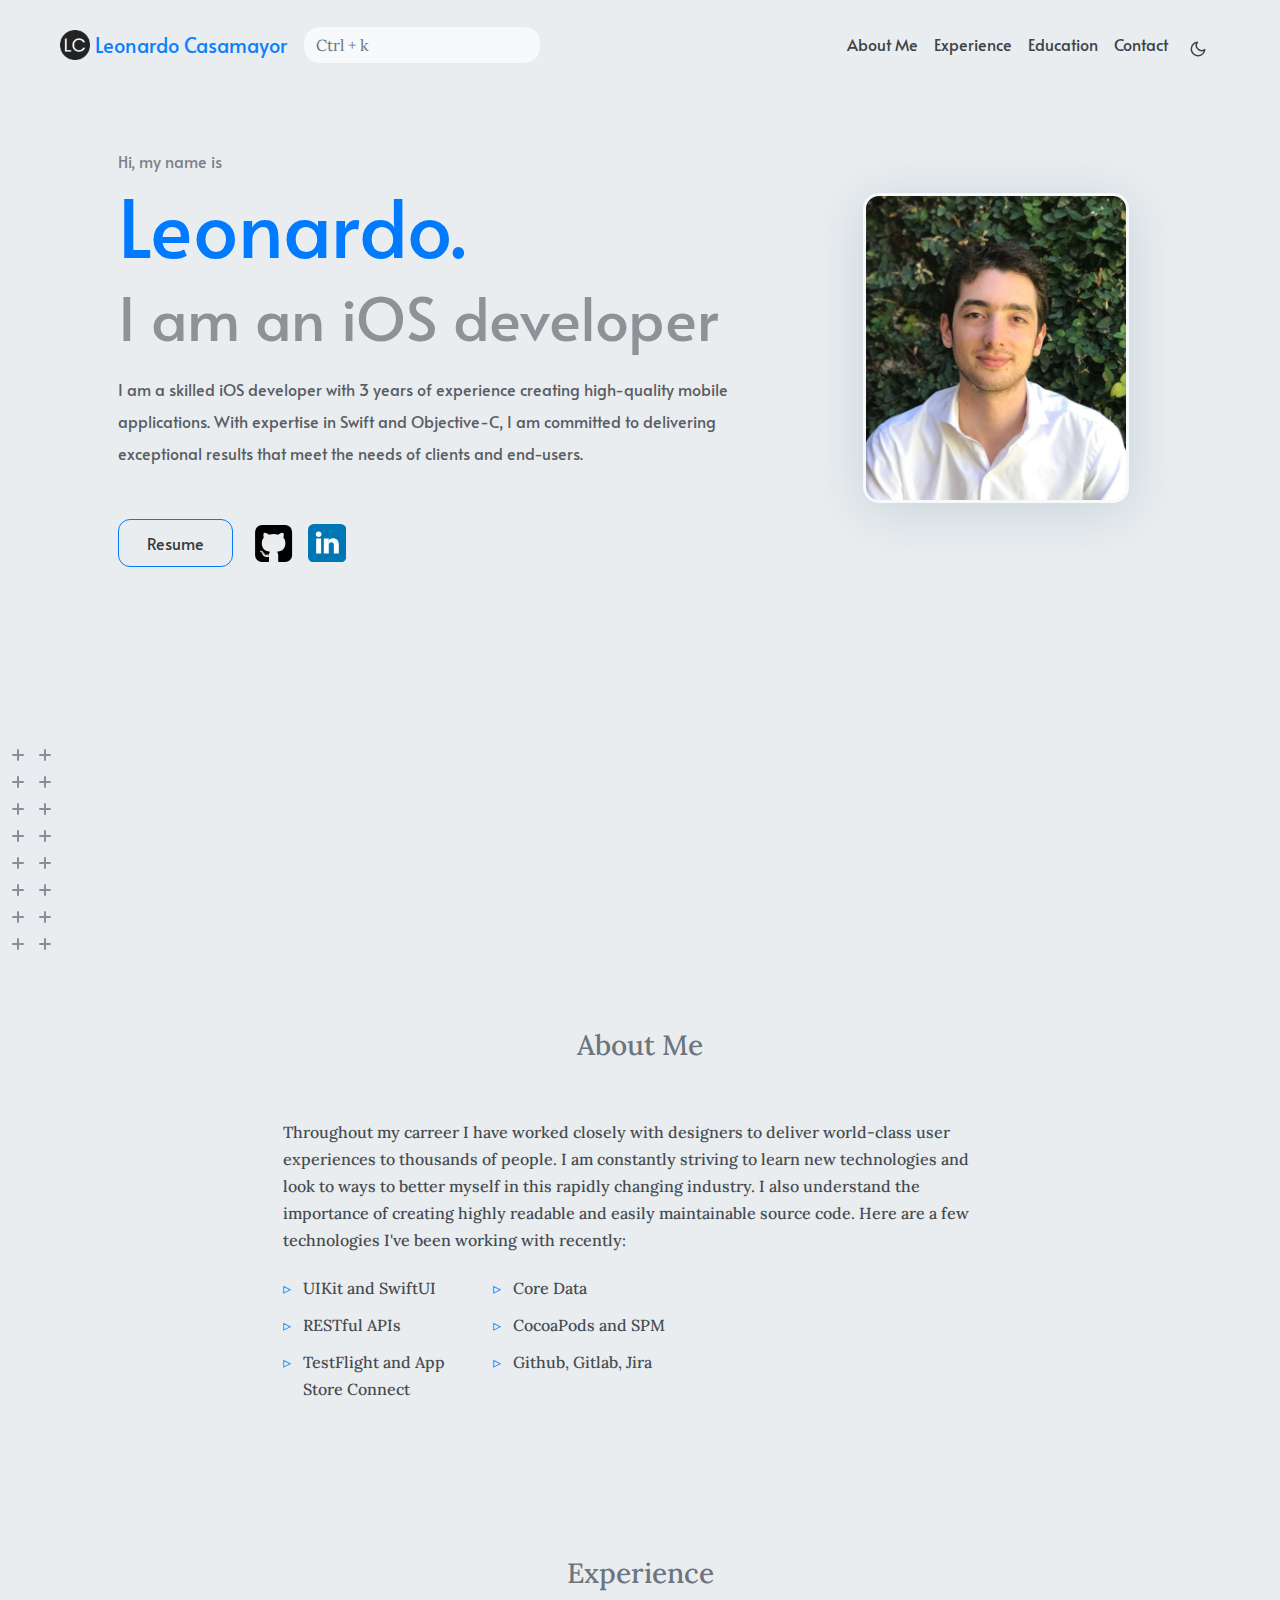
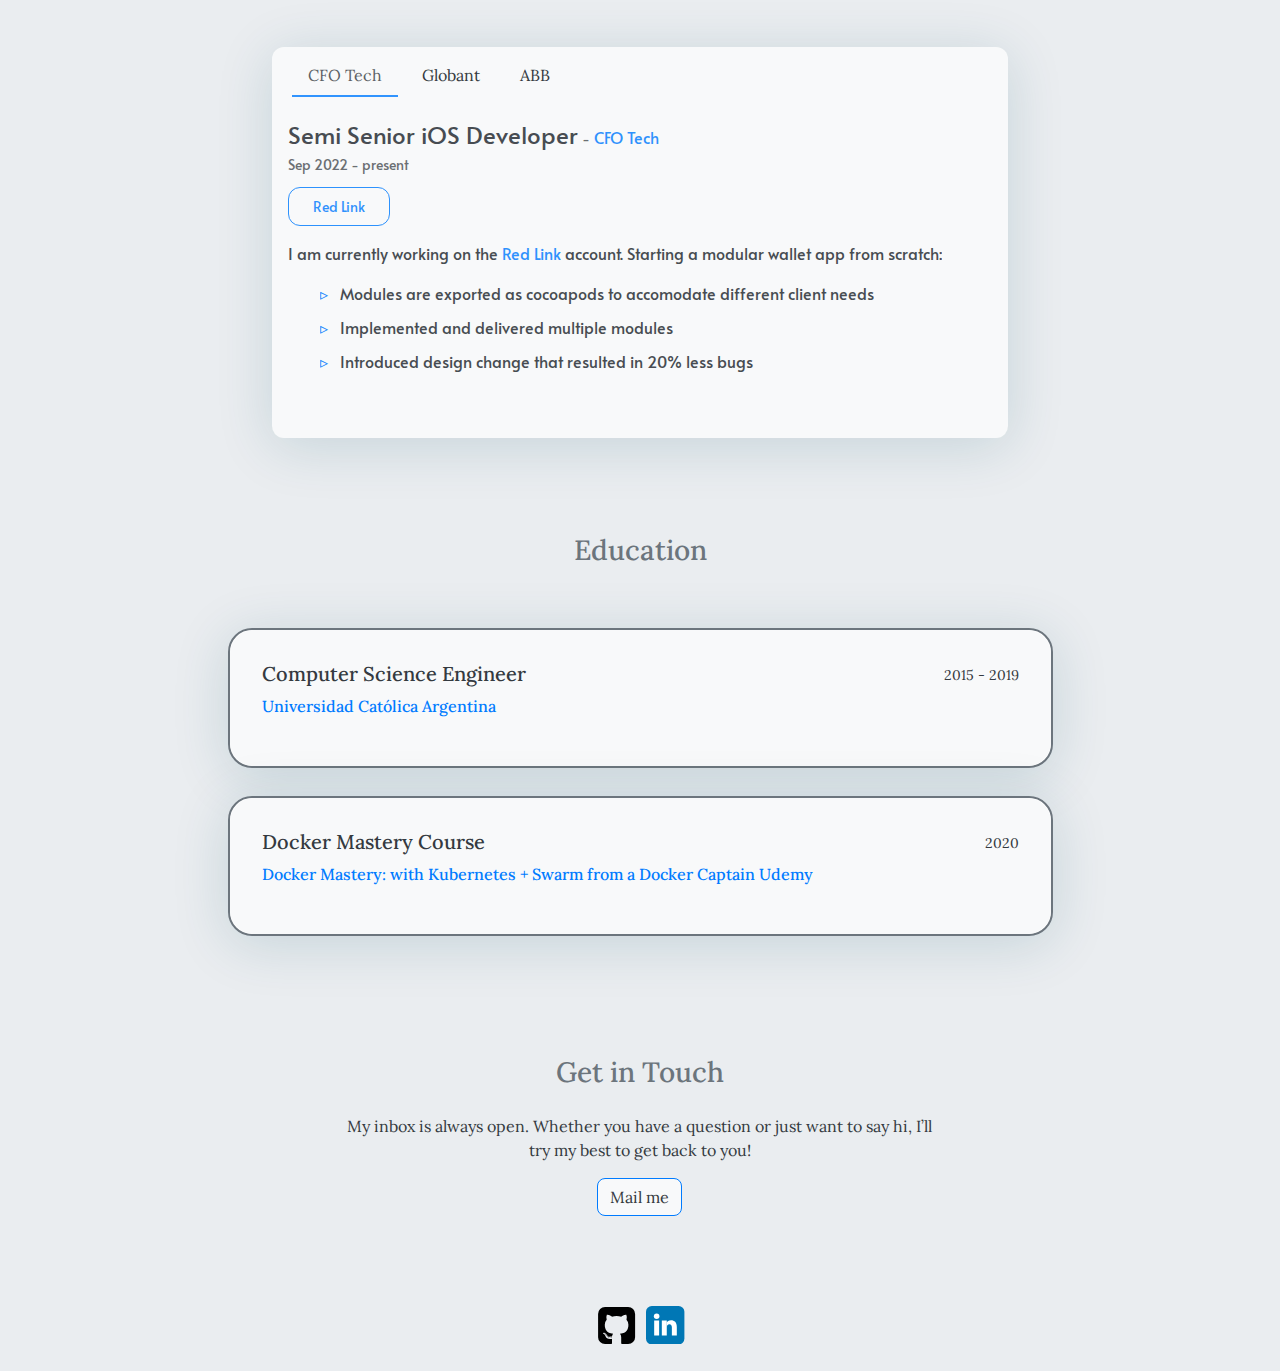
==== commit 0333d0c6: "deploy: leonardo-casamayor/profile-site@668e72368e5e7f3f9bc1f22fc02e2acfdef64812" ====
--- a/index.html
+++ b/index.html
@@ -1,6 +1,6 @@
 <!doctype html><html><head><meta name=generator content="Hugo 0.110.0"><meta charset=utf-8><meta name=viewport content="width=device-width,initial-scale=1"><meta http-equiv=x-ua-compatible content="ie=edge"><meta http-equiv=accept-ch content="DPR, Viewport-Width, Width"><link rel=icon href=/images/fav.ico type=image/gif><link rel=preconnect href=https://fonts.googleapis.com><link rel=preconnect href=https://fonts.gstatic.com crossorigin><link rel=preload as=style href="https://fonts.googleapis.com/css2?family=Alata&family=Lora:ital,wght@0,400;0,500;0,600;0,700;1,400;1,500;1,600;1,700&family=Roboto:ital,wght@0,100;0,300;0,400;0,500;0,700;0,900;1,100;1,300;1,400;1,500;1,700;1,900&display=swap"><link rel=stylesheet href="https://fonts.googleapis.com/css2?family=Alata&family=Lora:ital,wght@0,400;0,500;0,600;0,700;1,400;1,500;1,600;1,700&family=Roboto:ital,wght@0,100;0,300;0,400;0,500;0,700;0,900;1,100;1,300;1,400;1,500;1,700;1,900&display=swap" media=print onload='this.media="all"'><noscript><link href="https://fonts.googleapis.com/css2?family=Alata&family=Lora:ital,wght@0,400;0,500;0,600;0,700;1,400;1,500;1,600;1,700&family=Roboto:ital,wght@0,100;0,300;0,400;0,500;0,700;0,900;1,100;1,300;1,400;1,500;1,700;1,900&display=swap" rel=stylesheet></noscript><link rel=stylesheet href=/css/font.css media=all><meta property="og:title" content="Leonardo Casamayor"><meta property="og:description" content="Text about my cool site"><meta property="og:type" content="website"><meta property="og:url" content="https://leonardo-casamayor.github.io/"><meta property="og:site_name" content="Leonardo Casamayor"><meta name=twitter:card content="summary"><meta name=twitter:title content="Leonardo Casamayor"><meta name=twitter:description content="Text about my cool site"><link rel=stylesheet href=/bootstrap-5/css/bootstrap.min.css media=all><link rel=stylesheet href=/css/header.css media=all><link rel=stylesheet href=/css/footer.css media=all><link rel=stylesheet href=/css/theme.css media=all><style>:root{--text-color:#343a40;--text-secondary-color:#6c757d;--background-color:#eaedf0;--secondary-background-color:#64ffda1a;--primary-color:#007bff;--secondary-color:#f8f9fa;--text-color-dark:#e4e6eb;--text-secondary-color-dark:#b0b3b8;--background-color-dark:#18191a;--secondary-background-color-dark:#212529;--primary-color-dark:#ffffff;--secondary-color-dark:#212529}body{font-size:1rem;font-weight:400;line-height:1.5;text-align:left}html{background-color:var(--background-color)!important}body::-webkit-scrollbar{width:.5em;height:.5em;background-color:var(--background-color)}::-webkit-scrollbar-track{box-shadow:inset 0 0 6px var(--background-color);border-radius:1rem}::-webkit-scrollbar-thumb{border-radius:1rem;background-color:var(--secondary-color);outline:1px solid var(--background-color)}#search-content::-webkit-scrollbar{width:.5em;height:.1em;background-color:var(--background-color)}</style><meta name=description content="Text about my cool site"><link rel=stylesheet href=/css/index.css media=all><link rel=stylesheet href=/css/projects.css media=all><script defer src=/fontawesome-5/all-5.15.4.js></script><title>Leonardo Casamayor</title></head><body class=light><script>localStorage.getItem("pref-theme")==="dark"?document.body.classList.add("dark"):localStorage.getItem("pref-theme")==="light"?document.body.classList.remove("dark"):window.matchMedia&&window.matchMedia("(prefers-color-scheme: dark)").matches&&document.body.classList.add("dark")</script><header><nav class="pt-3 navbar navbar-expand-lg animate"><div class="container-fluid mx-xs-2 mx-sm-5 mx-md-5 mx-lg-5"><a class="navbar-brand primary-font text-wrap" href=/><img src=/images/fav.ico width=30 height=30 class="d-inline-block align-top">
 Leonardo Casamayor</a><div><input id=search autocomplete=off class="form-control mr-sm-2 d-none d-md-block" placeholder="Ctrl + k" aria-label=Search oninput=searchOnChange(event)></div><button class=navbar-toggler type=button data-bs-toggle=collapse data-bs-target=#navbarContent aria-controls=navbarContent aria-expanded=false aria-label="Toggle navigation"><svg aria-hidden="true" height="24" viewBox="0 0 16 16" width="24" data-view-component="true"><path fill-rule="evenodd" d="M1 2.75A.75.75.0 011.75 2h12.5a.75.75.0 110 1.5H1.75A.75.75.0 011 2.75zm0 5A.75.75.0 011.75 7h12.5a.75.75.0 110 1.5H1.75A.75.75.0 011 7.75zM1.75 12a.75.75.0 100 1.5h12.5a.75.75.0 100-1.5H1.75z"/></svg></button><div class="collapse navbar-collapse text-wrap primary-font" id=navbarContent><ul class="navbar-nav ms-auto text-center"><li class="nav-item navbar-text d-block d-md-none"><div class=nav-link><input id=search autocomplete=off class="form-control mr-sm-2" placeholder="Ctrl + k" aria-label=Search oninput=searchOnChange(event)></div></li><li class="nav-item navbar-text"><a class=nav-link href=/#about aria-label=about>About Me</a></li><li class="nav-item navbar-text"><a class=nav-link href=/#experience aria-label=experience>Experience</a></li><li class="nav-item navbar-text"><a class=nav-link href=/#education aria-label=education>Education</a></li><li class="nav-item navbar-text"><a class=nav-link href=/#contact aria-label=contact>Contact</a></li><li class="nav-item navbar-text"><div class=text-center><button id=theme-toggle><svg id="moon" xmlns="http://www.w3.org/2000/svg" width="24" height="24" viewBox="0 0 24 24" fill="none" stroke="currentcolor" stroke-width="2" stroke-linecap="round" stroke-linejoin="round"><path d="M21 12.79A9 9 0 1111.21 3 7 7 0 0021 12.79z"/></svg><svg id="sun" xmlns="http://www.w3.org/2000/svg" width="24" height="24" viewBox="0 0 24 24" fill="none" stroke="currentcolor" stroke-width="2" stroke-linecap="round" stroke-linejoin="round"><circle cx="12" cy="12" r="5"/><line x1="12" y1="1" x2="12" y2="3"/><line x1="12" y1="21" x2="12" y2="23"/><line x1="4.22" y1="4.22" x2="5.64" y2="5.64"/><line x1="18.36" y1="18.36" x2="19.78" y2="19.78"/><line x1="1" y1="12" x2="3" y2="12"/><line x1="21" y1="12" x2="23" y2="12"/><line x1="4.22" y1="19.78" x2="5.64" y2="18.36"/><line x1="18.36" y1="5.64" x2="19.78" y2="4.22"/></svg></button></div></li></ul></div></div></nav></header><div id=content><section id=hero class="py-5 align-middle"><div class="container px-3 px-sm-5 px-md-5 px-lg-5 pt-lg-3"><div class=row><div class="col-sm-12 col-md-12 col-lg-8 content animate" id=primary-font><span class=subtitle>Hi, my name is</span><h2>Leonardo.</h2><h3>I am an iOS developer</h3><p class=hero-content>I am a skilled iOS developer with 3 years of experience creating high-quality mobile applications. With expertise in Swift and Objective-C, I am committed to delivering exceptional results that meet the needs of clients and end-users.</p><div class=row><div class="col-auto h-100"><a href=https://standardresume.co/r/naUhiCfg8ubX3Z6T1s1UL class=btn download target=_blank>Resume</a></div><div class="col-auto px-0 h-100"><span><span class=px-1><a href=https://github.com/leonardo-casamayor aria-label=github target=_blank class="btn social-icon"><svg id="gh-icon" xmlns="http://www.w3.org/2000/svg" width="2.7em" height="2.7em" viewBox="0 0 1792 1792" fill="#000"><path d="M522 1352q-8 9-20-3-13-11-4-19 8-9 20 3 12 11 4 19zm-42-61q9 12 0 19-8 6-17-7t0-18q9-7 17 6zm-61-60q-5 7-13 2-10-5-7-12 3-5 13-2 10 5 7 12zm31 34q-6 7-16-3-9-11-2-16 6-6 16 3 9 11 2 16zm129 112q-4 12-19 6-17-4-13-15t19-7q16 5 13 16zm63 5q0 11-16 11-17 2-17-11 0-11 16-11 17-2 17 11zm58-10q2 10-14 14t-18-8 14-15q16-2 18 9zm964-956v960q0 119-84.5 203.5T1376 1664h-224q-16 0-24.5-1t-19.5-5-16-14.5-5-27.5v-239q0-97-52-142 57-6 102.5-18t94-39 81-66.5 53-105T1386 856q0-121-79-206 37-91-8-204-28-9-81 11t-92 44l-38 24q-93-26-192-26t-192 26q-16-11-42.5-27T578 459.5 492 446q-44 113-7 204-79 85-79 206 0 85 20.5 150t52.5 105 80.5 67 94 39 102.5 18q-40 36-49 103-21 10-45 15t-57 5-65.5-21.5T484 1274q-19-32-48.5-52t-49.5-24l-20-3q-21 0-29 4.5t-5 11.5 9 14 13 12l7 5q22 10 43.5 38t31.5 51l10 23q13 38 44 61.5t67 30 69.5 7 55.5-3.5l23-4q0 38 .5 103t.5 68q0 22-11 33.5t-22 13-33 1.5H416q-119 0-203.5-84.5T128 1376V416q0-119 84.5-203.5T416 128h960q119 0 203.5 84.5T1664 416z"/></svg><svg id="gh-icon-dark" xmlns="http://www.w3.org/2000/svg" width="2.7em" height="2.7em" viewBox="0 0 1792 1792" fill="#fff"><path d="M522 1352q-8 9-20-3-13-11-4-19 8-9 20 3 12 11 4 19zm-42-61q9 12 0 19-8 6-17-7t0-18q9-7 17 6zm-61-60q-5 7-13 2-10-5-7-12 3-5 13-2 10 5 7 12zm31 34q-6 7-16-3-9-11-2-16 6-6 16 3 9 11 2 16zm129 112q-4 12-19 6-17-4-13-15t19-7q16 5 13 16zm63 5q0 11-16 11-17 2-17-11 0-11 16-11 17-2 17 11zm58-10q2 10-14 14t-18-8 14-15q16-2 18 9zm964-956v960q0 119-84.5 203.5T1376 1664h-224q-16 0-24.5-1t-19.5-5-16-14.5-5-27.5v-239q0-97-52-142 57-6 102.5-18t94-39 81-66.5 53-105T1386 856q0-121-79-206 37-91-8-204-28-9-81 11t-92 44l-38 24q-93-26-192-26t-192 26q-16-11-42.5-27T578 459.5 492 446q-44 113-7 204-79 85-79 206 0 85 20.5 150t52.5 105 80.5 67 94 39 102.5 18q-40 36-49 103-21 10-45 15t-57 5-65.5-21.5T484 1274q-19-32-48.5-52t-49.5-24l-20-3q-21 0-29 4.5t-5 11.5 9 14 13 12l7 5q22 10 43.5 38t31.5 51l10 23q13 38 44 61.5t67 30 69.5 7 55.5-3.5l23-4q0 38 .5 103t.5 68q0 22-11 33.5t-22 13-33 1.5H416q-119 0-203.5-84.5T128 1376V416q0-119 84.5-203.5T416 128h960q119 0 203.5 84.5T1664 416z"/></svg></a></span><span class=px-1><a href=https://www.linkedin.com/in/leonardo-casamayor/ aria-label=linkedin target=_blank class="btn social-icon"><svg xmlns="http://www.w3.org/2000/svg" width="2.4em" height="2.4em" fill="#fff" aria-label="LinkedIn" viewBox="0 0 512 512"><rect width="512" height="512" fill="#0077b5" rx="15%"/><circle cx="142" cy="138" r="37"/><path stroke="#fff" stroke-width="66" d="M244 194v198M142 194v198"/><path d="M276 282c0-20 13-40 36-40 24 0 33 18 33 45v105h66V279c0-61-32-89-76-89-34 0-51 19-59 32"/></svg></a></span></span></div></div></div><div class="col-sm-12 col-md-12 col-lg-4"><div class="row justify-content-center"><div class="col-sm-12 col-md-9 pt-5 image animate px-5 px-md-5 px-lg-0 text-center"><img src=/images/cv.jpeg class="img-thumbnail mx-auto" alt></div></div></div></div></div><div class="hero-bottom-svg d-md-block d-lg-block d-none"><svg xmlns="http://www.w3.org/2000/svg" width="201" height="201" viewBox="0 0 201 201"><g id="Group_1168" data-name="Group 1168" transform="translate(-384 -1392)"><rect id="Rectangle_2206" data-name="Rectangle 2206" width="12" height="2" rx="1" transform="translate(391 1392) rotate(90)" fill="#282f49"/><rect id="Rectangle_2271" data-name="Rectangle 2271" width="12" height="2" rx="1" transform="translate(391 1500) rotate(90)" fill="#282f49"/><rect id="Rectangle_2238" data-name="Rectangle 2238" width="12" height="2" rx="1" transform="translate(391 1446) rotate(90)" fill="#282f49"/><rect id="Rectangle_2278" data-name="Rectangle 2278" width="12" height="2" rx="1" transform="translate(391 1554) rotate(90)" fill="#282f49"/><rect id="Rectangle_2222" data-name="Rectangle 2222" width="12" height="2" rx="1" transform="translate(391 1419) rotate(90)" fill="#282f49"/><rect id="Rectangle_2272" data-name="Rectangle 2272" width="12" height="2" rx="1" transform="translate(391 1527) rotate(90)" fill="#282f49"/><rect id="Rectangle_2241" data-name="Rectangle 2241" width="12" height="2" rx="1" transform="translate(391 1473) rotate(90)" fill="#282f49"/><rect id="Rectangle_2288" data-name="Rectangle 2288" width="12" height="2" rx="1" transform="translate(391 1581) rotate(90)" fill="#282f49"/><rect id="Rectangle_2214" data-name="Rectangle 2214" width="12" height="2" rx="1" transform="translate(499 1392) rotate(90)" fill="#282f49"/><rect id="Rectangle_2289" data-name="Rectangle 2289" width="12" height="2" rx="1" transform="translate(499 1500) rotate(90)" fill="#282f49"/><rect id="Rectangle_2256" data-name="Rectangle 2256" width="12" height="2" rx="1" transform="translate(499 1446) rotate(90)" fill="#282f49"/><rect id="Rectangle_2290" data-name="Rectangle 2290" width="12" height="2" rx="1" transform="translate(499 1554) rotate(90)" fill="#282f49"/><rect id="Rectangle_2231" data-name="Rectangle 2231" width="12" height="2" rx="1" transform="translate(499 1419) rotate(90)" fill="#282f49"/><rect id="Rectangle_2291" data-name="Rectangle 2291" width="12" height="2" rx="1" transform="translate(499 1527) rotate(90)" fill="#282f49"/><rect id="Rectangle_2257" data-name="Rectangle 2257" width="12" height="2" rx="1" transform="translate(499 1473) rotate(90)" fill="#282f49"/><rect id="Rectangle_2292" data-name="Rectangle 2292" width="12" height="2" rx="1" transform="translate(499 1581) rotate(90)" fill="#282f49"/><rect id="Rectangle_2210" data-name="Rectangle 2210" width="12" height="2" rx="1" transform="translate(445 1392) rotate(90)" fill="#282f49"/><rect id="Rectangle_2279" data-name="Rectangle 2279" width="12" height="2" rx="1" transform="translate(445 1500) rotate(90)" fill="#282f49"/><rect id="Rectangle_2248" data-name="Rectangle 2248" width="12" height="2" rx="1" transform="translate(445 1446) rotate(90)" fill="#282f49"/><rect id="Rectangle_2280" data-name="Rectangle 2280" width="12" height="2" rx="1" transform="translate(445 1554) rotate(90)" fill="#282f49"/><rect id="Rectangle_2226" data-name="Rectangle 2226" width="12" height="2" rx="1" transform="translate(445 1419) rotate(90)" fill="#282f49"/><rect id="Rectangle_2281" data-name="Rectangle 2281" width="12" height="2" rx="1" transform="translate(445 1527) rotate(90)" fill="#282f49"/><rect id="Rectangle_2249" data-name="Rectangle 2249" width="12" height="2" rx="1" transform="translate(445 1473) rotate(90)" fill="#282f49"/><rect id="Rectangle_2293" data-name="Rectangle 2293" width="12" height="2" rx="1" transform="translate(445 1581) rotate(90)" fill="#282f49"/><rect id="Rectangle_2219" data-name="Rectangle 2219" width="12" height="2" rx="1" transform="translate(553 1392) rotate(90)" fill="#282f49"/><rect id="Rectangle_2310" data-name="Rectangle 2310" width="12" height="2" rx="1" transform="translate(553 1500) rotate(90)" fill="#282f49"/><rect id="Rectangle_2262" data-name="Rectangle 2262" width="12" height="2" rx="1" transform="translate(553 1446) rotate(90)" fill="#282f49"/><rect id="Rectangle_2311" data-name="Rectangle 2311" width="12" height="2" rx="1" transform="translate(553 1554) rotate(90)" fill="#282f49"/><rect id="Rectangle_2232" data-name="Rectangle 2232" width="12" height="2" rx="1" transform="translate(553 1419) rotate(90)" fill="#282f49"/><rect id="Rectangle_2312" data-name="Rectangle 2312" width="12" height="2" rx="1" transform="translate(553 1527) rotate(90)" fill="#282f49"/><rect id="Rectangle_2263" data-name="Rectangle 2263" width="12" height="2" rx="1" transform="translate(553 1473) rotate(90)" fill="#282f49"/><rect id="Rectangle_2313" data-name="Rectangle 2313" width="12" height="2" rx="1" transform="translate(553 1581) rotate(90)" fill="#282f49"/><rect id="Rectangle_2209" data-name="Rectangle 2209" width="12" height="2" rx="1" transform="translate(418 1392) rotate(90)" fill="#282f49"/><rect id="Rectangle_2273" data-name="Rectangle 2273" width="12" height="2" rx="1" transform="translate(418 1500) rotate(90)" fill="#282f49"/><rect id="Rectangle_2242" data-name="Rectangle 2242" width="12" height="2" rx="1" transform="translate(418 1446) rotate(90)" fill="#282f49"/><rect id="Rectangle_2282" data-name="Rectangle 2282" width="12" height="2" rx="1" transform="translate(418 1554) rotate(90)" fill="#282f49"/><rect id="Rectangle_2223" data-name="Rectangle 2223" width="12" height="2" rx="1" transform="translate(418 1419) rotate(90)" fill="#282f49"/><rect id="Rectangle_2274" data-name="Rectangle 2274" width="12" height="2" rx="1" transform="translate(418 1527) rotate(90)" fill="#282f49"/><rect id="Rectangle_2243" data-name="Rectangle 2243" width="12" height="2" rx="1" transform="translate(418 1473) rotate(90)" fill="#282f49"/><rect id="Rectangle_2294" data-name="Rectangle 2294" width="12" height="2" rx="1" transform="translate(418 1581) rotate(90)" fill="#282f49"/><rect id="Rectangle_2217" data-name="Rectangle 2217" width="12" height="2" rx="1" transform="translate(526 1392) rotate(90)" fill="#282f49"/><rect id="Rectangle_2314" data-name="Rectangle 2314" width="12" height="2" rx="1" transform="translate(526 1500) rotate(90)" fill="#282f49"/><rect id="Rectangle_2258" data-name="Rectangle 2258" width="12" height="2" rx="1" transform="translate(526 1446) rotate(90)" fill="#282f49"/><rect id="Rectangle_2315" data-name="Rectangle 2315" width="12" height="2" rx="1" transform="translate(526 1554) rotate(90)" fill="#282f49"/><rect id="Rectangle_2233" data-name="Rectangle 2233" width="12" height="2" rx="1" transform="translate(526 1419) rotate(90)" fill="#282f49"/><rect id="Rectangle_2316" data-name="Rectangle 2316" width="12" height="2" rx="1" transform="translate(526 1527) rotate(90)" fill="#282f49"/><rect id="Rectangle_2259" data-name="Rectangle 2259" width="12" height="2" rx="1" transform="translate(526 1473) rotate(90)" fill="#282f49"/><rect id="Rectangle_2317" data-name="Rectangle 2317" width="12" height="2" rx="1" transform="translate(526 1581) rotate(90)" fill="#282f49"/><rect id="Rectangle_2211" data-name="Rectangle 2211" width="12" height="2" rx="1" transform="translate(472 1392) rotate(90)" fill="#282f49"/><rect id="Rectangle_2295" data-name="Rectangle 2295" width="12" height="2" rx="1" transform="translate(472 1500) rotate(90)" fill="#282f49"/><rect id="Rectangle_2250" data-name="Rectangle 2250" width="12" height="2" rx="1" transform="translate(472 1446) rotate(90)" fill="#282f49"/><rect id="Rectangle_2296" data-name="Rectangle 2296" width="12" height="2" rx="1" transform="translate(472 1554) rotate(90)" fill="#282f49"/><rect id="Rectangle_2227" data-name="Rectangle 2227" width="12" height="2" rx="1" transform="translate(472 1419) rotate(90)" fill="#282f49"/><rect id="Rectangle_2297" data-name="Rectangle 2297" width="12" height="2" rx="1" transform="translate(472 1527) rotate(90)" fill="#282f49"/><rect id="Rectangle_2251" data-name="Rectangle 2251" width="12" height="2" rx="1" transform="translate(472 1473) rotate(90)" fill="#282f49"/><rect id="Rectangle_2298" data-name="Rectangle 2298" width="12" height="2" rx="1" transform="translate(472 1581) rotate(90)" fill="#282f49"/><rect id="Rectangle_2221" data-name="Rectangle 2221" width="12" height="2" rx="1" transform="translate(580 1392) rotate(90)" fill="#282f49"/><rect id="Rectangle_2318" data-name="Rectangle 2318" width="12" height="2" rx="1" transform="translate(580 1500) rotate(90)" fill="#282f49"/><rect id="Rectangle_2264" data-name="Rectangle 2264" width="12" height="2" rx="1" transform="translate(580 1446) rotate(90)" fill="#282f49"/><rect id="Rectangle_2319" data-name="Rectangle 2319" width="12" height="2" rx="1" transform="translate(580 1554) rotate(90)" fill="#282f49"/><rect id="Rectangle_2236" data-name="Rectangle 2236" width="12" height="2" rx="1" transform="translate(580 1419) rotate(90)" fill="#282f49"/><rect id="Rectangle_2320" data-name="Rectangle 2320" width="12" height="2" rx="1" transform="translate(580 1527) rotate(90)" fill="#282f49"/><rect id="Rectangle_2265" data-name="Rectangle 2265" width="12" height="2" rx="1" transform="translate(580 1473) rotate(90)" fill="#282f49"/><rect id="Rectangle_2321" data-name="Rectangle 2321" width="12" height="2" rx="1" transform="translate(580 1581) rotate(90)" fill="#282f49"/><rect id="Rectangle_2207" data-name="Rectangle 2207" width="12" height="2" rx="1" transform="translate(396 1399) rotate(-180)" fill="#282f49"/><rect id="Rectangle_2270" data-name="Rectangle 2270" width="12" height="2" rx="1" transform="translate(396 1507) rotate(-180)" fill="#282f49"/><rect id="Rectangle_2239" data-name="Rectangle 2239" width="12" height="2" rx="1" transform="translate(396 1453) rotate(-180)" fill="#282f49"/><rect id="Rectangle_2283" data-name="Rectangle 2283" width="12" height="2" rx="1" transform="translate(396 1561) rotate(-180)" fill="#282f49"/><rect id="Rectangle_2224" data-name="Rectangle 2224" width="12" height="2" rx="1" transform="translate(396 1426) rotate(-180)" fill="#282f49"/><rect id="Rectangle_2275" data-name="Rectangle 2275" width="12" height="2" rx="1" transform="translate(396 1534) rotate(-180)" fill="#282f49"/><rect id="Rectangle_2244" data-name="Rectangle 2244" width="12" height="2" rx="1" transform="translate(396 1480) rotate(-180)" fill="#282f49"/><rect id="Rectangle_2299" data-name="Rectangle 2299" width="12" height="2" rx="1" transform="translate(396 1588) rotate(-180)" fill="#282f49"/><rect id="Rectangle_2215" data-name="Rectangle 2215" width="12" height="2" rx="1" transform="translate(504 1399) rotate(-180)" fill="#282f49"/><rect id="Rectangle_2300" data-name="Rectangle 2300" width="12" height="2" rx="1" transform="translate(504 1507) rotate(-180)" fill="#282f49"/><rect id="Rectangle_2252" data-name="Rectangle 2252" width="12" height="2" rx="1" transform="translate(504 1453) rotate(-180)" fill="#282f49"/><rect id="Rectangle_2301" data-name="Rectangle 2301" width="12" height="2" rx="1" transform="translate(504 1561) rotate(-180)" fill="#282f49"/><rect id="Rectangle_2228" data-name="Rectangle 2228" width="12" height="2" rx="1" transform="translate(504 1426) rotate(-180)" fill="#282f49"/><rect id="Rectangle_2302" data-name="Rectangle 2302" width="12" height="2" rx="1" transform="translate(504 1534) rotate(-180)" fill="#282f49"/><rect id="Rectangle_2253" data-name="Rectangle 2253" width="12" height="2" rx="1" transform="translate(504 1480) rotate(-180)" fill="#282f49"/><rect id="Rectangle_2303" data-name="Rectangle 2303" width="12" height="2" rx="1" transform="translate(504 1588) rotate(-180)" fill="#282f49"/><rect id="Rectangle_2212" data-name="Rectangle 2212" width="12" height="2" rx="1" transform="translate(450 1399) rotate(-180)" fill="#282f49"/><rect id="Rectangle_2284" data-name="Rectangle 2284" width="12" height="2" rx="1" transform="translate(450 1507) rotate(-180)" fill="#282f49"/><rect id="Rectangle_2245" data-name="Rectangle 2245" width="12" height="2" rx="1" transform="translate(450 1453) rotate(-180)" fill="#282f49"/><rect id="Rectangle_2285" data-name="Rectangle 2285" width="12" height="2" rx="1" transform="translate(450 1561) rotate(-180)" fill="#282f49"/><rect id="Rectangle_2229" data-name="Rectangle 2229" width="12" height="2" rx="1" transform="translate(450 1426) rotate(-180)" fill="#282f49"/><rect id="Rectangle_2286" data-name="Rectangle 2286" width="12" height="2" rx="1" transform="translate(450 1534) rotate(-180)" fill="#282f49"/><rect id="Rectangle_2246" data-name="Rectangle 2246" width="12" height="2" rx="1" transform="translate(450 1480) rotate(-180)" fill="#282f49"/><rect id="Rectangle_2304" data-name="Rectangle 2304" width="12" height="2" rx="1" transform="translate(450 1588) rotate(-180)" fill="#282f49"/><rect id="Rectangle_2218" data-name="Rectangle 2218" width="12" height="2" rx="1" transform="translate(558 1399) rotate(-180)" fill="#282f49"/><rect id="Rectangle_2322" data-name="Rectangle 2322" width="12" height="2" rx="1" transform="translate(558 1507) rotate(-180)" fill="#282f49"/><rect id="Rectangle_2266" data-name="Rectangle 2266" width="12" height="2" rx="1" transform="translate(558 1453) rotate(-180)" fill="#282f49"/><rect id="Rectangle_2323" data-name="Rectangle 2323" width="12" height="2" rx="1" transform="translate(558 1561) rotate(-180)" fill="#282f49"/><rect id="Rectangle_2234" data-name="Rectangle 2234" width="12" height="2" rx="1" transform="translate(558 1426) rotate(-180)" fill="#282f49"/><rect id="Rectangle_2324" data-name="Rectangle 2324" width="12" height="2" rx="1" transform="translate(558 1534) rotate(-180)" fill="#282f49"/><rect id="Rectangle_2267" data-name="Rectangle 2267" width="12" height="2" rx="1" transform="translate(558 1480) rotate(-180)" fill="#282f49"/><rect id="Rectangle_2325" data-name="Rectangle 2325" width="12" height="2" rx="1" transform="translate(558 1588) rotate(-180)" fill="#282f49"/><rect id="Rectangle_2208" data-name="Rectangle 2208" width="12" height="2" rx="1" transform="translate(423 1399) rotate(-180)" fill="#282f49"/><rect id="Rectangle_2276" data-name="Rectangle 2276" width="12" height="2" rx="1" transform="translate(423 1507) rotate(-180)" fill="#282f49"/><rect id="Rectangle_2240" data-name="Rectangle 2240" width="12" height="2" rx="1" transform="translate(423 1453) rotate(-180)" fill="#282f49"/><rect id="Rectangle_2287" data-name="Rectangle 2287" width="12" height="2" rx="1" transform="translate(423 1561) rotate(-180)" fill="#282f49"/><rect id="Rectangle_2225" data-name="Rectangle 2225" width="12" height="2" rx="1" transform="translate(423 1426) rotate(-180)" fill="#282f49"/><rect id="Rectangle_2277" data-name="Rectangle 2277" width="12" height="2" rx="1" transform="translate(423 1534) rotate(-180)" fill="#282f49"/><rect id="Rectangle_2247" data-name="Rectangle 2247" width="12" height="2" rx="1" transform="translate(423 1480) rotate(-180)" fill="#282f49"/><rect id="Rectangle_2305" data-name="Rectangle 2305" width="12" height="2" rx="1" transform="translate(423 1588) rotate(-180)" fill="#282f49"/><rect id="Rectangle_2216" data-name="Rectangle 2216" width="12" height="2" rx="1" transform="translate(531 1399) rotate(-180)" fill="#282f49"/><rect id="Rectangle_2326" data-name="Rectangle 2326" width="12" height="2" rx="1" transform="translate(531 1507) rotate(-180)" fill="#282f49"/><rect id="Rectangle_2260" data-name="Rectangle 2260" width="12" height="2" rx="1" transform="translate(531 1453) rotate(-180)" fill="#282f49"/><rect id="Rectangle_2327" data-name="Rectangle 2327" width="12" height="2" rx="1" transform="translate(531 1561) rotate(-180)" fill="#282f49"/><rect id="Rectangle_2235" data-name="Rectangle 2235" width="12" height="2" rx="1" transform="translate(531 1426) rotate(-180)" fill="#282f49"/><rect id="Rectangle_2328" data-name="Rectangle 2328" width="12" height="2" rx="1" transform="translate(531 1534) rotate(-180)" fill="#282f49"/><rect id="Rectangle_2261" data-name="Rectangle 2261" width="12" height="2" rx="1" transform="translate(531 1480) rotate(-180)" fill="#282f49"/><rect id="Rectangle_2329" data-name="Rectangle 2329" width="12" height="2" rx="1" transform="translate(531 1588) rotate(-180)" fill="#282f49"/><rect id="Rectangle_2213" data-name="Rectangle 2213" width="12" height="2" rx="1" transform="translate(477 1399) rotate(-180)" fill="#282f49"/><rect id="Rectangle_2306" data-name="Rectangle 2306" width="12" height="2" rx="1" transform="translate(477 1507) rotate(-180)" fill="#282f49"/><rect id="Rectangle_2254" data-name="Rectangle 2254" width="12" height="2" rx="1" transform="translate(477 1453) rotate(-180)" fill="#282f49"/><rect id="Rectangle_2307" data-name="Rectangle 2307" width="12" height="2" rx="1" transform="translate(477 1561) rotate(-180)" fill="#282f49"/><rect id="Rectangle_2230" data-name="Rectangle 2230" width="12" height="2" rx="1" transform="translate(477 1426) rotate(-180)" fill="#282f49"/><rect id="Rectangle_2308" data-name="Rectangle 2308" width="12" height="2" rx="1" transform="translate(477 1534) rotate(-180)" fill="#282f49"/><rect id="Rectangle_2255" data-name="Rectangle 2255" width="12" height="2" rx="1" transform="translate(477 1480) rotate(-180)" fill="#282f49"/><rect id="Rectangle_2309" data-name="Rectangle 2309" width="12" height="2" rx="1" transform="translate(477 1588) rotate(-180)" fill="#282f49"/><rect id="Rectangle_2220" data-name="Rectangle 2220" width="12" height="2" rx="1" transform="translate(585 1399) rotate(-180)" fill="#282f49"/><rect id="Rectangle_2330" data-name="Rectangle 2330" width="12" height="2" rx="1" transform="translate(585 1507) rotate(-180)" fill="#282f49"/><rect id="Rectangle_2268" data-name="Rectangle 2268" width="12" height="2" rx="1" transform="translate(585 1453) rotate(-180)" fill="#282f49"/><rect id="Rectangle_2331" data-name="Rectangle 2331" width="12" height="2" rx="1" transform="translate(585 1561) rotate(-180)" fill="#282f49"/><rect id="Rectangle_2237" data-name="Rectangle 2237" width="12" height="2" rx="1" transform="translate(585 1426) rotate(-180)" fill="#282f49"/><rect id="Rectangle_2332" data-name="Rectangle 2332" width="12" height="2" rx="1" transform="translate(585 1534) rotate(-180)" fill="#282f49"/><rect id="Rectangle_2269" data-name="Rectangle 2269" width="12" height="2" rx="1" transform="translate(585 1480) rotate(-180)" fill="#282f49"/><rect id="Rectangle_2333" data-name="Rectangle 2333" width="12" height="2" rx="1" transform="translate(585 1588) rotate(-180)" fill="#282f49"/></g></svg></div></section><section id=about class="py-0 py-sm-5"><div class="container bg-transparent"><h3 class="text-center bg-transparent">About Me</h3><div class="bg-transparent row justify-content-center px-3 py-5"><div class="col-sm-12 col-md-12 col-lg-8 content">Throughout my carreer I have worked closely with designers to deliver world-class user experiences to thousands of people. I am constantly striving to learn new technologies and look to ways to better myself in this rapidly changing industry. I also understand the importance of creating highly readable and easily maintainable source code.
-Here are a few technologies I've been working with recently:<ul><li>UIKit and SwiftUI</li><li>Core Data</li><li>RESTful APIs</li><li>CocoaPods and SPM</li><li>TestFlight and App Store Connect</li><li>Familiarity with Apple&rsquo;s Human Interface Guidelines (HIG)</li></ul></div></div></div></section><section id=experience class=py-5><div class=container><h3 class=text-center>Experience</h3><div class="row justify-content-center"><div class="col-sm-12 col-md-8 col-lg-8 py-5"><div class="experience-container px-3 pt-2"><ul class="nav nav-pills mb-3 bg-transparent" id=pills-tab role=tablist><li class="nav-item px-1 bg-transparent" role=presentation><div class="nav-link active bg-transparent" aria-selected=true role=tab data-bs-toggle=pill id=CFO-Tech-Sep-2022---present-tab data-bs-target=#pills-CFO-Tech-Sep-2022---present aria-controls=CFO-Tech-Sep-2022---present>CFO Tech</div></li><li class="nav-item px-1 bg-transparent" role=presentation><div class="nav-link bg-transparent" aria-selected=true role=tab data-bs-toggle=pill id=Globant-Jan-2020---Aug-2022-tab data-bs-target=#pills-Globant-Jan-2020---Aug-2022 aria-controls=Globant-Jan-2020---Aug-2022>Globant</div></li><li class="nav-item px-1 bg-transparent" role=presentation><div class="nav-link bg-transparent" aria-selected=true role=tab data-bs-toggle=pill id=ABB-Jun-2018---Dec-2019-tab data-bs-target=#pills-ABB-Jun-2018---Dec-2019 aria-controls=ABB-Jun-2018---Dec-2019>ABB</div></li></ul><div class="tab-content pb-5 pt-2 bg-transparent primary-font" id=pills-tabContent><div class="tab-pane fade show active bg-transparent" role=tabpanel id=pills-CFO-Tech-Sep-2022---present aria-labelledby=pills-CFO-Tech-Sep-2022---present-tab><div><span class=h4>Semi Senior iOS Developer</span>
+Here are a few technologies I've been working with recently:<ul><li>UIKit and SwiftUI</li><li>Core Data</li><li>RESTful APIs</li><li>CocoaPods and SPM</li><li>TestFlight and App Store Connect</li><li>Github, Gitlab, Jira</li></ul></div></div></div></section><section id=experience class=py-5><div class=container><h3 class=text-center>Experience</h3><div class="row justify-content-center"><div class="col-sm-12 col-md-8 col-lg-8 py-5"><div class="experience-container px-3 pt-2"><ul class="nav nav-pills mb-3 bg-transparent" id=pills-tab role=tablist><li class="nav-item px-1 bg-transparent" role=presentation><div class="nav-link active bg-transparent" aria-selected=true role=tab data-bs-toggle=pill id=CFO-Tech-Sep-2022---present-tab data-bs-target=#pills-CFO-Tech-Sep-2022---present aria-controls=CFO-Tech-Sep-2022---present>CFO Tech</div></li><li class="nav-item px-1 bg-transparent" role=presentation><div class="nav-link bg-transparent" aria-selected=true role=tab data-bs-toggle=pill id=Globant-Jan-2020---Aug-2022-tab data-bs-target=#pills-Globant-Jan-2020---Aug-2022 aria-controls=Globant-Jan-2020---Aug-2022>Globant</div></li><li class="nav-item px-1 bg-transparent" role=presentation><div class="nav-link bg-transparent" aria-selected=true role=tab data-bs-toggle=pill id=ABB-Jun-2018---Dec-2019-tab data-bs-target=#pills-ABB-Jun-2018---Dec-2019 aria-controls=ABB-Jun-2018---Dec-2019>ABB</div></li></ul><div class="tab-content pb-5 pt-2 bg-transparent primary-font" id=pills-tabContent><div class="tab-pane fade show active bg-transparent" role=tabpanel id=pills-CFO-Tech-Sep-2022---present aria-labelledby=pills-CFO-Tech-Sep-2022---present-tab><div><span class=h4>Semi Senior iOS Developer</span>
 <small>-</small>
 <a href=https://www.cfotechlatam.com/ target=_blank>CFO Tech</a><div class=pb-1><small>Sep 2022 - present</small></div><div class="py-2 featuredLink"><a class="p-2 px-4 btn btn-outline-primary btn-sm" href=https://www.redlink.com.ar/ target=_blank>Red Link</a></div></div><p>I am currently working on the <a href=https://www.redlink.com.ar/ target=_blank>Red Link</a>
 account. Starting a modular wallet app from scratch:</p><ul><li>Modules are exported as cocoapods to accomodate different client needs</li><li>Implemented and delivered multiple modules</li><li>Introduced design change that resulted in 20% less bugs</li></ul></div><div class="tab-pane fade bg-transparent" role=tabpanel id=pills-Globant-Jan-2020---Aug-2022 aria-labelledby=pills-Globant-Jan-2020---Aug-2022-tab><div><span class=h4>Semi Senior iOS Developer</span>
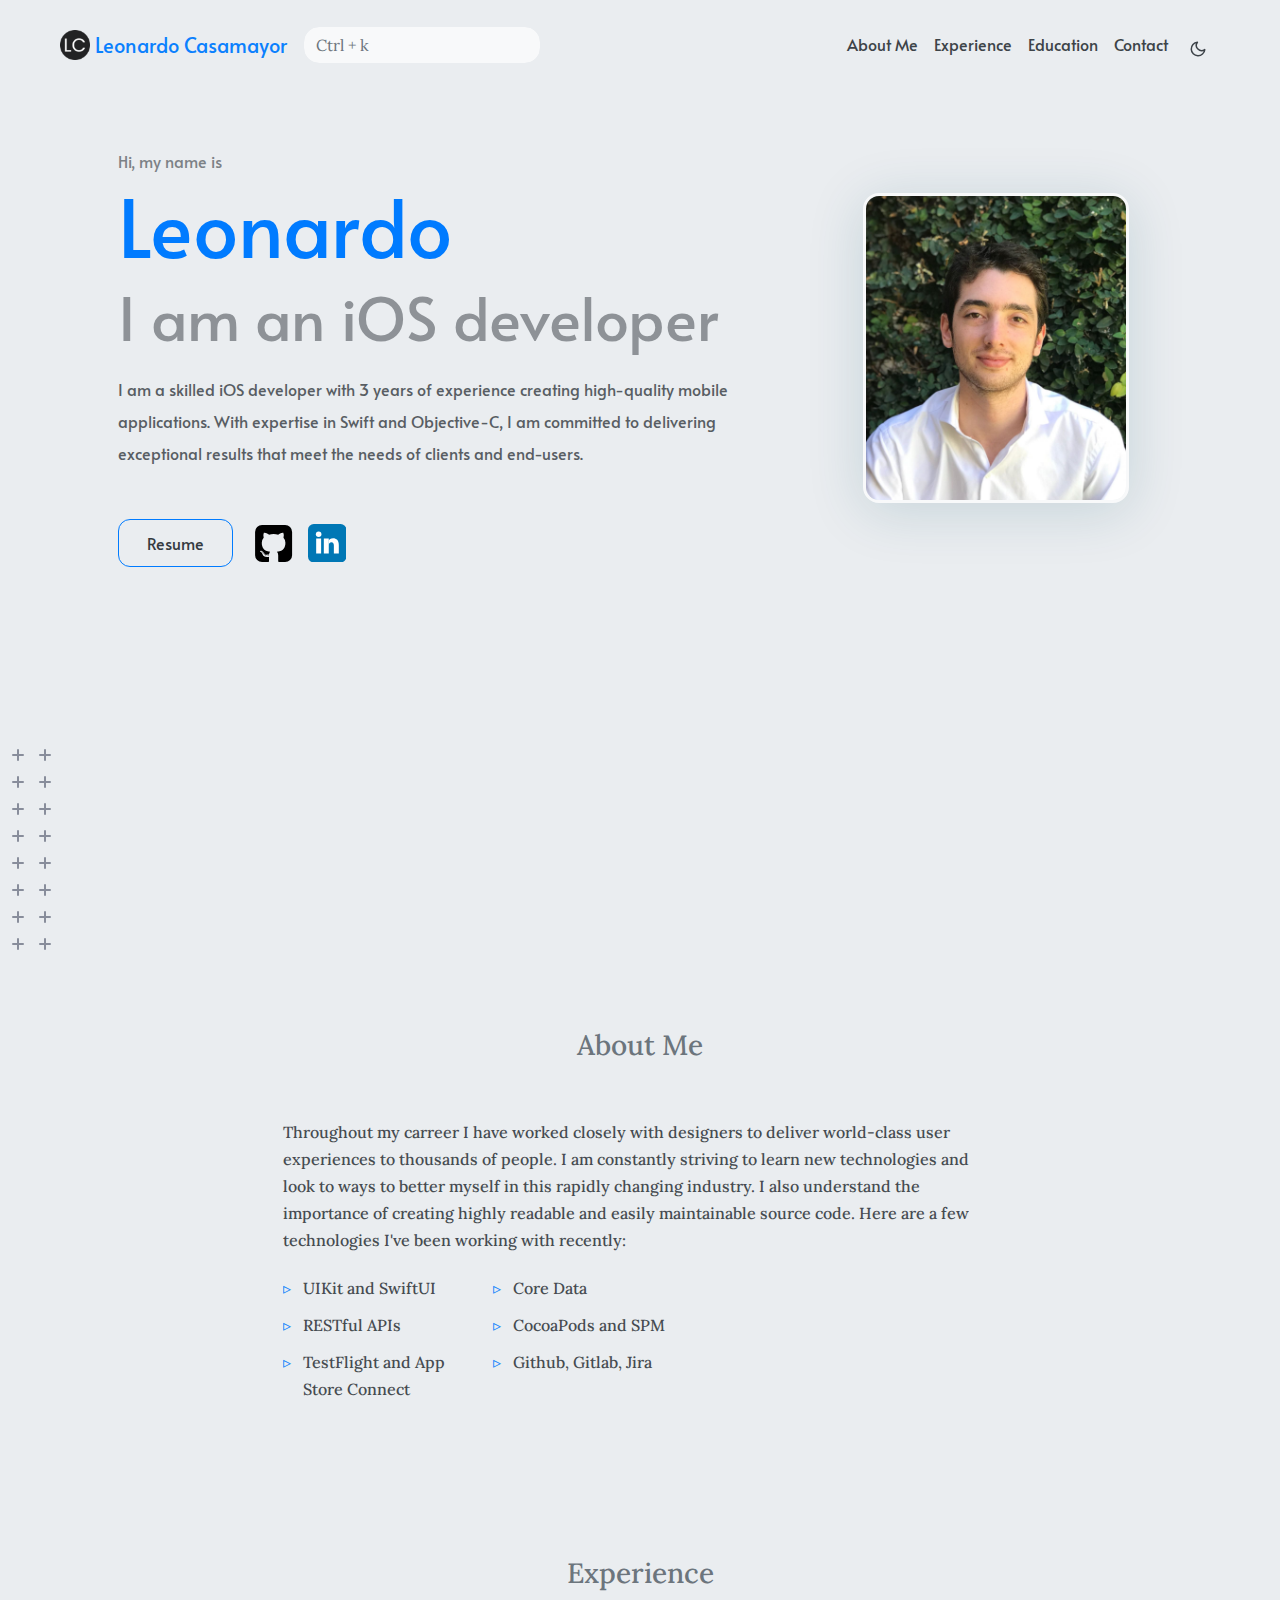
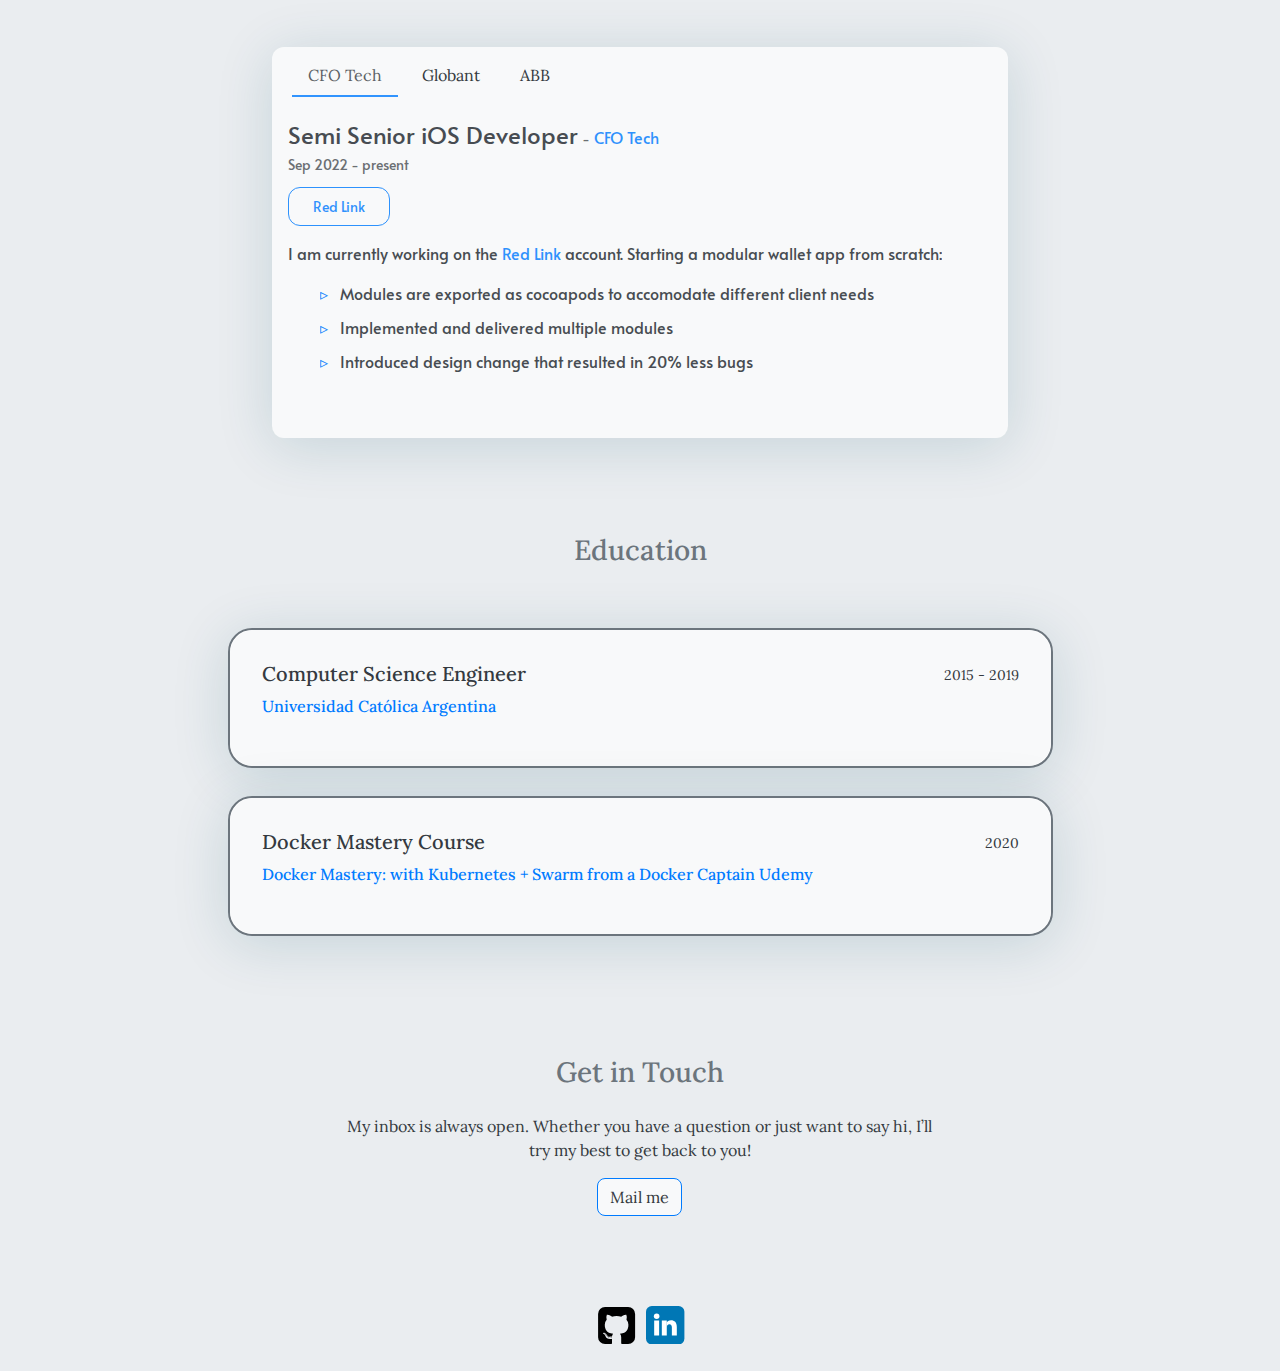
==== commit fb097658: "deploy: leonardo-casamayor/profile-site@a0a00791532f24644bb1b9e182ebd1e74eb65e30" ====
--- a/index.html
+++ b/index.html
@@ -1,5 +1,5 @@
 <!doctype html><html><head><meta name=generator content="Hugo 0.110.0"><meta charset=utf-8><meta name=viewport content="width=device-width,initial-scale=1"><meta http-equiv=x-ua-compatible content="ie=edge"><meta http-equiv=accept-ch content="DPR, Viewport-Width, Width"><link rel=icon href=/images/fav.ico type=image/gif><link rel=preconnect href=https://fonts.googleapis.com><link rel=preconnect href=https://fonts.gstatic.com crossorigin><link rel=preload as=style href="https://fonts.googleapis.com/css2?family=Alata&family=Lora:ital,wght@0,400;0,500;0,600;0,700;1,400;1,500;1,600;1,700&family=Roboto:ital,wght@0,100;0,300;0,400;0,500;0,700;0,900;1,100;1,300;1,400;1,500;1,700;1,900&display=swap"><link rel=stylesheet href="https://fonts.googleapis.com/css2?family=Alata&family=Lora:ital,wght@0,400;0,500;0,600;0,700;1,400;1,500;1,600;1,700&family=Roboto:ital,wght@0,100;0,300;0,400;0,500;0,700;0,900;1,100;1,300;1,400;1,500;1,700;1,900&display=swap" media=print onload='this.media="all"'><noscript><link href="https://fonts.googleapis.com/css2?family=Alata&family=Lora:ital,wght@0,400;0,500;0,600;0,700;1,400;1,500;1,600;1,700&family=Roboto:ital,wght@0,100;0,300;0,400;0,500;0,700;0,900;1,100;1,300;1,400;1,500;1,700;1,900&display=swap" rel=stylesheet></noscript><link rel=stylesheet href=/css/font.css media=all><meta property="og:title" content="Leonardo Casamayor"><meta property="og:description" content="Text about my cool site"><meta property="og:type" content="website"><meta property="og:url" content="https://leonardo-casamayor.github.io/"><meta property="og:site_name" content="Leonardo Casamayor"><meta name=twitter:card content="summary"><meta name=twitter:title content="Leonardo Casamayor"><meta name=twitter:description content="Text about my cool site"><link rel=stylesheet href=/bootstrap-5/css/bootstrap.min.css media=all><link rel=stylesheet href=/css/header.css media=all><link rel=stylesheet href=/css/footer.css media=all><link rel=stylesheet href=/css/theme.css media=all><style>:root{--text-color:#343a40;--text-secondary-color:#6c757d;--background-color:#eaedf0;--secondary-background-color:#64ffda1a;--primary-color:#007bff;--secondary-color:#f8f9fa;--text-color-dark:#e4e6eb;--text-secondary-color-dark:#b0b3b8;--background-color-dark:#18191a;--secondary-background-color-dark:#212529;--primary-color-dark:#ffffff;--secondary-color-dark:#212529}body{font-size:1rem;font-weight:400;line-height:1.5;text-align:left}html{background-color:var(--background-color)!important}body::-webkit-scrollbar{width:.5em;height:.5em;background-color:var(--background-color)}::-webkit-scrollbar-track{box-shadow:inset 0 0 6px var(--background-color);border-radius:1rem}::-webkit-scrollbar-thumb{border-radius:1rem;background-color:var(--secondary-color);outline:1px solid var(--background-color)}#search-content::-webkit-scrollbar{width:.5em;height:.1em;background-color:var(--background-color)}</style><meta name=description content="Text about my cool site"><link rel=stylesheet href=/css/index.css media=all><link rel=stylesheet href=/css/projects.css media=all><script defer src=/fontawesome-5/all-5.15.4.js></script><title>Leonardo Casamayor</title></head><body class=light><script>localStorage.getItem("pref-theme")==="dark"?document.body.classList.add("dark"):localStorage.getItem("pref-theme")==="light"?document.body.classList.remove("dark"):window.matchMedia&&window.matchMedia("(prefers-color-scheme: dark)").matches&&document.body.classList.add("dark")</script><header><nav class="pt-3 navbar navbar-expand-lg animate"><div class="container-fluid mx-xs-2 mx-sm-5 mx-md-5 mx-lg-5"><a class="navbar-brand primary-font text-wrap" href=/><img src=/images/fav.ico width=30 height=30 class="d-inline-block align-top">
-Leonardo Casamayor</a><div><input id=search autocomplete=off class="form-control mr-sm-2 d-none d-md-block" placeholder="Ctrl + k" aria-label=Search oninput=searchOnChange(event)></div><button class=navbar-toggler type=button data-bs-toggle=collapse data-bs-target=#navbarContent aria-controls=navbarContent aria-expanded=false aria-label="Toggle navigation"><svg aria-hidden="true" height="24" viewBox="0 0 16 16" width="24" data-view-component="true"><path fill-rule="evenodd" d="M1 2.75A.75.75.0 011.75 2h12.5a.75.75.0 110 1.5H1.75A.75.75.0 011 2.75zm0 5A.75.75.0 011.75 7h12.5a.75.75.0 110 1.5H1.75A.75.75.0 011 7.75zM1.75 12a.75.75.0 100 1.5h12.5a.75.75.0 100-1.5H1.75z"/></svg></button><div class="collapse navbar-collapse text-wrap primary-font" id=navbarContent><ul class="navbar-nav ms-auto text-center"><li class="nav-item navbar-text d-block d-md-none"><div class=nav-link><input id=search autocomplete=off class="form-control mr-sm-2" placeholder="Ctrl + k" aria-label=Search oninput=searchOnChange(event)></div></li><li class="nav-item navbar-text"><a class=nav-link href=/#about aria-label=about>About Me</a></li><li class="nav-item navbar-text"><a class=nav-link href=/#experience aria-label=experience>Experience</a></li><li class="nav-item navbar-text"><a class=nav-link href=/#education aria-label=education>Education</a></li><li class="nav-item navbar-text"><a class=nav-link href=/#contact aria-label=contact>Contact</a></li><li class="nav-item navbar-text"><div class=text-center><button id=theme-toggle><svg id="moon" xmlns="http://www.w3.org/2000/svg" width="24" height="24" viewBox="0 0 24 24" fill="none" stroke="currentcolor" stroke-width="2" stroke-linecap="round" stroke-linejoin="round"><path d="M21 12.79A9 9 0 1111.21 3 7 7 0 0021 12.79z"/></svg><svg id="sun" xmlns="http://www.w3.org/2000/svg" width="24" height="24" viewBox="0 0 24 24" fill="none" stroke="currentcolor" stroke-width="2" stroke-linecap="round" stroke-linejoin="round"><circle cx="12" cy="12" r="5"/><line x1="12" y1="1" x2="12" y2="3"/><line x1="12" y1="21" x2="12" y2="23"/><line x1="4.22" y1="4.22" x2="5.64" y2="5.64"/><line x1="18.36" y1="18.36" x2="19.78" y2="19.78"/><line x1="1" y1="12" x2="3" y2="12"/><line x1="21" y1="12" x2="23" y2="12"/><line x1="4.22" y1="19.78" x2="5.64" y2="18.36"/><line x1="18.36" y1="5.64" x2="19.78" y2="4.22"/></svg></button></div></li></ul></div></div></nav></header><div id=content><section id=hero class="py-5 align-middle"><div class="container px-3 px-sm-5 px-md-5 px-lg-5 pt-lg-3"><div class=row><div class="col-sm-12 col-md-12 col-lg-8 content animate" id=primary-font><span class=subtitle>Hi, my name is</span><h2>Leonardo.</h2><h3>I am an iOS developer</h3><p class=hero-content>I am a skilled iOS developer with 3 years of experience creating high-quality mobile applications. With expertise in Swift and Objective-C, I am committed to delivering exceptional results that meet the needs of clients and end-users.</p><div class=row><div class="col-auto h-100"><a href=https://standardresume.co/r/naUhiCfg8ubX3Z6T1s1UL class=btn download target=_blank>Resume</a></div><div class="col-auto px-0 h-100"><span><span class=px-1><a href=https://github.com/leonardo-casamayor aria-label=github target=_blank class="btn social-icon"><svg id="gh-icon" xmlns="http://www.w3.org/2000/svg" width="2.7em" height="2.7em" viewBox="0 0 1792 1792" fill="#000"><path d="M522 1352q-8 9-20-3-13-11-4-19 8-9 20 3 12 11 4 19zm-42-61q9 12 0 19-8 6-17-7t0-18q9-7 17 6zm-61-60q-5 7-13 2-10-5-7-12 3-5 13-2 10 5 7 12zm31 34q-6 7-16-3-9-11-2-16 6-6 16 3 9 11 2 16zm129 112q-4 12-19 6-17-4-13-15t19-7q16 5 13 16zm63 5q0 11-16 11-17 2-17-11 0-11 16-11 17-2 17 11zm58-10q2 10-14 14t-18-8 14-15q16-2 18 9zm964-956v960q0 119-84.5 203.5T1376 1664h-224q-16 0-24.5-1t-19.5-5-16-14.5-5-27.5v-239q0-97-52-142 57-6 102.5-18t94-39 81-66.5 53-105T1386 856q0-121-79-206 37-91-8-204-28-9-81 11t-92 44l-38 24q-93-26-192-26t-192 26q-16-11-42.5-27T578 459.5 492 446q-44 113-7 204-79 85-79 206 0 85 20.5 150t52.5 105 80.5 67 94 39 102.5 18q-40 36-49 103-21 10-45 15t-57 5-65.5-21.5T484 1274q-19-32-48.5-52t-49.5-24l-20-3q-21 0-29 4.5t-5 11.5 9 14 13 12l7 5q22 10 43.5 38t31.5 51l10 23q13 38 44 61.5t67 30 69.5 7 55.5-3.5l23-4q0 38 .5 103t.5 68q0 22-11 33.5t-22 13-33 1.5H416q-119 0-203.5-84.5T128 1376V416q0-119 84.5-203.5T416 128h960q119 0 203.5 84.5T1664 416z"/></svg><svg id="gh-icon-dark" xmlns="http://www.w3.org/2000/svg" width="2.7em" height="2.7em" viewBox="0 0 1792 1792" fill="#fff"><path d="M522 1352q-8 9-20-3-13-11-4-19 8-9 20 3 12 11 4 19zm-42-61q9 12 0 19-8 6-17-7t0-18q9-7 17 6zm-61-60q-5 7-13 2-10-5-7-12 3-5 13-2 10 5 7 12zm31 34q-6 7-16-3-9-11-2-16 6-6 16 3 9 11 2 16zm129 112q-4 12-19 6-17-4-13-15t19-7q16 5 13 16zm63 5q0 11-16 11-17 2-17-11 0-11 16-11 17-2 17 11zm58-10q2 10-14 14t-18-8 14-15q16-2 18 9zm964-956v960q0 119-84.5 203.5T1376 1664h-224q-16 0-24.5-1t-19.5-5-16-14.5-5-27.5v-239q0-97-52-142 57-6 102.5-18t94-39 81-66.5 53-105T1386 856q0-121-79-206 37-91-8-204-28-9-81 11t-92 44l-38 24q-93-26-192-26t-192 26q-16-11-42.5-27T578 459.5 492 446q-44 113-7 204-79 85-79 206 0 85 20.5 150t52.5 105 80.5 67 94 39 102.5 18q-40 36-49 103-21 10-45 15t-57 5-65.5-21.5T484 1274q-19-32-48.5-52t-49.5-24l-20-3q-21 0-29 4.5t-5 11.5 9 14 13 12l7 5q22 10 43.5 38t31.5 51l10 23q13 38 44 61.5t67 30 69.5 7 55.5-3.5l23-4q0 38 .5 103t.5 68q0 22-11 33.5t-22 13-33 1.5H416q-119 0-203.5-84.5T128 1376V416q0-119 84.5-203.5T416 128h960q119 0 203.5 84.5T1664 416z"/></svg></a></span><span class=px-1><a href=https://www.linkedin.com/in/leonardo-casamayor/ aria-label=linkedin target=_blank class="btn social-icon"><svg xmlns="http://www.w3.org/2000/svg" width="2.4em" height="2.4em" fill="#fff" aria-label="LinkedIn" viewBox="0 0 512 512"><rect width="512" height="512" fill="#0077b5" rx="15%"/><circle cx="142" cy="138" r="37"/><path stroke="#fff" stroke-width="66" d="M244 194v198M142 194v198"/><path d="M276 282c0-20 13-40 36-40 24 0 33 18 33 45v105h66V279c0-61-32-89-76-89-34 0-51 19-59 32"/></svg></a></span></span></div></div></div><div class="col-sm-12 col-md-12 col-lg-4"><div class="row justify-content-center"><div class="col-sm-12 col-md-9 pt-5 image animate px-5 px-md-5 px-lg-0 text-center"><img src=/images/cv.jpeg class="img-thumbnail mx-auto" alt></div></div></div></div></div><div class="hero-bottom-svg d-md-block d-lg-block d-none"><svg xmlns="http://www.w3.org/2000/svg" width="201" height="201" viewBox="0 0 201 201"><g id="Group_1168" data-name="Group 1168" transform="translate(-384 -1392)"><rect id="Rectangle_2206" data-name="Rectangle 2206" width="12" height="2" rx="1" transform="translate(391 1392) rotate(90)" fill="#282f49"/><rect id="Rectangle_2271" data-name="Rectangle 2271" width="12" height="2" rx="1" transform="translate(391 1500) rotate(90)" fill="#282f49"/><rect id="Rectangle_2238" data-name="Rectangle 2238" width="12" height="2" rx="1" transform="translate(391 1446) rotate(90)" fill="#282f49"/><rect id="Rectangle_2278" data-name="Rectangle 2278" width="12" height="2" rx="1" transform="translate(391 1554) rotate(90)" fill="#282f49"/><rect id="Rectangle_2222" data-name="Rectangle 2222" width="12" height="2" rx="1" transform="translate(391 1419) rotate(90)" fill="#282f49"/><rect id="Rectangle_2272" data-name="Rectangle 2272" width="12" height="2" rx="1" transform="translate(391 1527) rotate(90)" fill="#282f49"/><rect id="Rectangle_2241" data-name="Rectangle 2241" width="12" height="2" rx="1" transform="translate(391 1473) rotate(90)" fill="#282f49"/><rect id="Rectangle_2288" data-name="Rectangle 2288" width="12" height="2" rx="1" transform="translate(391 1581) rotate(90)" fill="#282f49"/><rect id="Rectangle_2214" data-name="Rectangle 2214" width="12" height="2" rx="1" transform="translate(499 1392) rotate(90)" fill="#282f49"/><rect id="Rectangle_2289" data-name="Rectangle 2289" width="12" height="2" rx="1" transform="translate(499 1500) rotate(90)" fill="#282f49"/><rect id="Rectangle_2256" data-name="Rectangle 2256" width="12" height="2" rx="1" transform="translate(499 1446) rotate(90)" fill="#282f49"/><rect id="Rectangle_2290" data-name="Rectangle 2290" width="12" height="2" rx="1" transform="translate(499 1554) rotate(90)" fill="#282f49"/><rect id="Rectangle_2231" data-name="Rectangle 2231" width="12" height="2" rx="1" transform="translate(499 1419) rotate(90)" fill="#282f49"/><rect id="Rectangle_2291" data-name="Rectangle 2291" width="12" height="2" rx="1" transform="translate(499 1527) rotate(90)" fill="#282f49"/><rect id="Rectangle_2257" data-name="Rectangle 2257" width="12" height="2" rx="1" transform="translate(499 1473) rotate(90)" fill="#282f49"/><rect id="Rectangle_2292" data-name="Rectangle 2292" width="12" height="2" rx="1" transform="translate(499 1581) rotate(90)" fill="#282f49"/><rect id="Rectangle_2210" data-name="Rectangle 2210" width="12" height="2" rx="1" transform="translate(445 1392) rotate(90)" fill="#282f49"/><rect id="Rectangle_2279" data-name="Rectangle 2279" width="12" height="2" rx="1" transform="translate(445 1500) rotate(90)" fill="#282f49"/><rect id="Rectangle_2248" data-name="Rectangle 2248" width="12" height="2" rx="1" transform="translate(445 1446) rotate(90)" fill="#282f49"/><rect id="Rectangle_2280" data-name="Rectangle 2280" width="12" height="2" rx="1" transform="translate(445 1554) rotate(90)" fill="#282f49"/><rect id="Rectangle_2226" data-name="Rectangle 2226" width="12" height="2" rx="1" transform="translate(445 1419) rotate(90)" fill="#282f49"/><rect id="Rectangle_2281" data-name="Rectangle 2281" width="12" height="2" rx="1" transform="translate(445 1527) rotate(90)" fill="#282f49"/><rect id="Rectangle_2249" data-name="Rectangle 2249" width="12" height="2" rx="1" transform="translate(445 1473) rotate(90)" fill="#282f49"/><rect id="Rectangle_2293" data-name="Rectangle 2293" width="12" height="2" rx="1" transform="translate(445 1581) rotate(90)" fill="#282f49"/><rect id="Rectangle_2219" data-name="Rectangle 2219" width="12" height="2" rx="1" transform="translate(553 1392) rotate(90)" fill="#282f49"/><rect id="Rectangle_2310" data-name="Rectangle 2310" width="12" height="2" rx="1" transform="translate(553 1500) rotate(90)" fill="#282f49"/><rect id="Rectangle_2262" data-name="Rectangle 2262" width="12" height="2" rx="1" transform="translate(553 1446) rotate(90)" fill="#282f49"/><rect id="Rectangle_2311" data-name="Rectangle 2311" width="12" height="2" rx="1" transform="translate(553 1554) rotate(90)" fill="#282f49"/><rect id="Rectangle_2232" data-name="Rectangle 2232" width="12" height="2" rx="1" transform="translate(553 1419) rotate(90)" fill="#282f49"/><rect id="Rectangle_2312" data-name="Rectangle 2312" width="12" height="2" rx="1" transform="translate(553 1527) rotate(90)" fill="#282f49"/><rect id="Rectangle_2263" data-name="Rectangle 2263" width="12" height="2" rx="1" transform="translate(553 1473) rotate(90)" fill="#282f49"/><rect id="Rectangle_2313" data-name="Rectangle 2313" width="12" height="2" rx="1" transform="translate(553 1581) rotate(90)" fill="#282f49"/><rect id="Rectangle_2209" data-name="Rectangle 2209" width="12" height="2" rx="1" transform="translate(418 1392) rotate(90)" fill="#282f49"/><rect id="Rectangle_2273" data-name="Rectangle 2273" width="12" height="2" rx="1" transform="translate(418 1500) rotate(90)" fill="#282f49"/><rect id="Rectangle_2242" data-name="Rectangle 2242" width="12" height="2" rx="1" transform="translate(418 1446) rotate(90)" fill="#282f49"/><rect id="Rectangle_2282" data-name="Rectangle 2282" width="12" height="2" rx="1" transform="translate(418 1554) rotate(90)" fill="#282f49"/><rect id="Rectangle_2223" data-name="Rectangle 2223" width="12" height="2" rx="1" transform="translate(418 1419) rotate(90)" fill="#282f49"/><rect id="Rectangle_2274" data-name="Rectangle 2274" width="12" height="2" rx="1" transform="translate(418 1527) rotate(90)" fill="#282f49"/><rect id="Rectangle_2243" data-name="Rectangle 2243" width="12" height="2" rx="1" transform="translate(418 1473) rotate(90)" fill="#282f49"/><rect id="Rectangle_2294" data-name="Rectangle 2294" width="12" height="2" rx="1" transform="translate(418 1581) rotate(90)" fill="#282f49"/><rect id="Rectangle_2217" data-name="Rectangle 2217" width="12" height="2" rx="1" transform="translate(526 1392) rotate(90)" fill="#282f49"/><rect id="Rectangle_2314" data-name="Rectangle 2314" width="12" height="2" rx="1" transform="translate(526 1500) rotate(90)" fill="#282f49"/><rect id="Rectangle_2258" data-name="Rectangle 2258" width="12" height="2" rx="1" transform="translate(526 1446) rotate(90)" fill="#282f49"/><rect id="Rectangle_2315" data-name="Rectangle 2315" width="12" height="2" rx="1" transform="translate(526 1554) rotate(90)" fill="#282f49"/><rect id="Rectangle_2233" data-name="Rectangle 2233" width="12" height="2" rx="1" transform="translate(526 1419) rotate(90)" fill="#282f49"/><rect id="Rectangle_2316" data-name="Rectangle 2316" width="12" height="2" rx="1" transform="translate(526 1527) rotate(90)" fill="#282f49"/><rect id="Rectangle_2259" data-name="Rectangle 2259" width="12" height="2" rx="1" transform="translate(526 1473) rotate(90)" fill="#282f49"/><rect id="Rectangle_2317" data-name="Rectangle 2317" width="12" height="2" rx="1" transform="translate(526 1581) rotate(90)" fill="#282f49"/><rect id="Rectangle_2211" data-name="Rectangle 2211" width="12" height="2" rx="1" transform="translate(472 1392) rotate(90)" fill="#282f49"/><rect id="Rectangle_2295" data-name="Rectangle 2295" width="12" height="2" rx="1" transform="translate(472 1500) rotate(90)" fill="#282f49"/><rect id="Rectangle_2250" data-name="Rectangle 2250" width="12" height="2" rx="1" transform="translate(472 1446) rotate(90)" fill="#282f49"/><rect id="Rectangle_2296" data-name="Rectangle 2296" width="12" height="2" rx="1" transform="translate(472 1554) rotate(90)" fill="#282f49"/><rect id="Rectangle_2227" data-name="Rectangle 2227" width="12" height="2" rx="1" transform="translate(472 1419) rotate(90)" fill="#282f49"/><rect id="Rectangle_2297" data-name="Rectangle 2297" width="12" height="2" rx="1" transform="translate(472 1527) rotate(90)" fill="#282f49"/><rect id="Rectangle_2251" data-name="Rectangle 2251" width="12" height="2" rx="1" transform="translate(472 1473) rotate(90)" fill="#282f49"/><rect id="Rectangle_2298" data-name="Rectangle 2298" width="12" height="2" rx="1" transform="translate(472 1581) rotate(90)" fill="#282f49"/><rect id="Rectangle_2221" data-name="Rectangle 2221" width="12" height="2" rx="1" transform="translate(580 1392) rotate(90)" fill="#282f49"/><rect id="Rectangle_2318" data-name="Rectangle 2318" width="12" height="2" rx="1" transform="translate(580 1500) rotate(90)" fill="#282f49"/><rect id="Rectangle_2264" data-name="Rectangle 2264" width="12" height="2" rx="1" transform="translate(580 1446) rotate(90)" fill="#282f49"/><rect id="Rectangle_2319" data-name="Rectangle 2319" width="12" height="2" rx="1" transform="translate(580 1554) rotate(90)" fill="#282f49"/><rect id="Rectangle_2236" data-name="Rectangle 2236" width="12" height="2" rx="1" transform="translate(580 1419) rotate(90)" fill="#282f49"/><rect id="Rectangle_2320" data-name="Rectangle 2320" width="12" height="2" rx="1" transform="translate(580 1527) rotate(90)" fill="#282f49"/><rect id="Rectangle_2265" data-name="Rectangle 2265" width="12" height="2" rx="1" transform="translate(580 1473) rotate(90)" fill="#282f49"/><rect id="Rectangle_2321" data-name="Rectangle 2321" width="12" height="2" rx="1" transform="translate(580 1581) rotate(90)" fill="#282f49"/><rect id="Rectangle_2207" data-name="Rectangle 2207" width="12" height="2" rx="1" transform="translate(396 1399) rotate(-180)" fill="#282f49"/><rect id="Rectangle_2270" data-name="Rectangle 2270" width="12" height="2" rx="1" transform="translate(396 1507) rotate(-180)" fill="#282f49"/><rect id="Rectangle_2239" data-name="Rectangle 2239" width="12" height="2" rx="1" transform="translate(396 1453) rotate(-180)" fill="#282f49"/><rect id="Rectangle_2283" data-name="Rectangle 2283" width="12" height="2" rx="1" transform="translate(396 1561) rotate(-180)" fill="#282f49"/><rect id="Rectangle_2224" data-name="Rectangle 2224" width="12" height="2" rx="1" transform="translate(396 1426) rotate(-180)" fill="#282f49"/><rect id="Rectangle_2275" data-name="Rectangle 2275" width="12" height="2" rx="1" transform="translate(396 1534) rotate(-180)" fill="#282f49"/><rect id="Rectangle_2244" data-name="Rectangle 2244" width="12" height="2" rx="1" transform="translate(396 1480) rotate(-180)" fill="#282f49"/><rect id="Rectangle_2299" data-name="Rectangle 2299" width="12" height="2" rx="1" transform="translate(396 1588) rotate(-180)" fill="#282f49"/><rect id="Rectangle_2215" data-name="Rectangle 2215" width="12" height="2" rx="1" transform="translate(504 1399) rotate(-180)" fill="#282f49"/><rect id="Rectangle_2300" data-name="Rectangle 2300" width="12" height="2" rx="1" transform="translate(504 1507) rotate(-180)" fill="#282f49"/><rect id="Rectangle_2252" data-name="Rectangle 2252" width="12" height="2" rx="1" transform="translate(504 1453) rotate(-180)" fill="#282f49"/><rect id="Rectangle_2301" data-name="Rectangle 2301" width="12" height="2" rx="1" transform="translate(504 1561) rotate(-180)" fill="#282f49"/><rect id="Rectangle_2228" data-name="Rectangle 2228" width="12" height="2" rx="1" transform="translate(504 1426) rotate(-180)" fill="#282f49"/><rect id="Rectangle_2302" data-name="Rectangle 2302" width="12" height="2" rx="1" transform="translate(504 1534) rotate(-180)" fill="#282f49"/><rect id="Rectangle_2253" data-name="Rectangle 2253" width="12" height="2" rx="1" transform="translate(504 1480) rotate(-180)" fill="#282f49"/><rect id="Rectangle_2303" data-name="Rectangle 2303" width="12" height="2" rx="1" transform="translate(504 1588) rotate(-180)" fill="#282f49"/><rect id="Rectangle_2212" data-name="Rectangle 2212" width="12" height="2" rx="1" transform="translate(450 1399) rotate(-180)" fill="#282f49"/><rect id="Rectangle_2284" data-name="Rectangle 2284" width="12" height="2" rx="1" transform="translate(450 1507) rotate(-180)" fill="#282f49"/><rect id="Rectangle_2245" data-name="Rectangle 2245" width="12" height="2" rx="1" transform="translate(450 1453) rotate(-180)" fill="#282f49"/><rect id="Rectangle_2285" data-name="Rectangle 2285" width="12" height="2" rx="1" transform="translate(450 1561) rotate(-180)" fill="#282f49"/><rect id="Rectangle_2229" data-name="Rectangle 2229" width="12" height="2" rx="1" transform="translate(450 1426) rotate(-180)" fill="#282f49"/><rect id="Rectangle_2286" data-name="Rectangle 2286" width="12" height="2" rx="1" transform="translate(450 1534) rotate(-180)" fill="#282f49"/><rect id="Rectangle_2246" data-name="Rectangle 2246" width="12" height="2" rx="1" transform="translate(450 1480) rotate(-180)" fill="#282f49"/><rect id="Rectangle_2304" data-name="Rectangle 2304" width="12" height="2" rx="1" transform="translate(450 1588) rotate(-180)" fill="#282f49"/><rect id="Rectangle_2218" data-name="Rectangle 2218" width="12" height="2" rx="1" transform="translate(558 1399) rotate(-180)" fill="#282f49"/><rect id="Rectangle_2322" data-name="Rectangle 2322" width="12" height="2" rx="1" transform="translate(558 1507) rotate(-180)" fill="#282f49"/><rect id="Rectangle_2266" data-name="Rectangle 2266" width="12" height="2" rx="1" transform="translate(558 1453) rotate(-180)" fill="#282f49"/><rect id="Rectangle_2323" data-name="Rectangle 2323" width="12" height="2" rx="1" transform="translate(558 1561) rotate(-180)" fill="#282f49"/><rect id="Rectangle_2234" data-name="Rectangle 2234" width="12" height="2" rx="1" transform="translate(558 1426) rotate(-180)" fill="#282f49"/><rect id="Rectangle_2324" data-name="Rectangle 2324" width="12" height="2" rx="1" transform="translate(558 1534) rotate(-180)" fill="#282f49"/><rect id="Rectangle_2267" data-name="Rectangle 2267" width="12" height="2" rx="1" transform="translate(558 1480) rotate(-180)" fill="#282f49"/><rect id="Rectangle_2325" data-name="Rectangle 2325" width="12" height="2" rx="1" transform="translate(558 1588) rotate(-180)" fill="#282f49"/><rect id="Rectangle_2208" data-name="Rectangle 2208" width="12" height="2" rx="1" transform="translate(423 1399) rotate(-180)" fill="#282f49"/><rect id="Rectangle_2276" data-name="Rectangle 2276" width="12" height="2" rx="1" transform="translate(423 1507) rotate(-180)" fill="#282f49"/><rect id="Rectangle_2240" data-name="Rectangle 2240" width="12" height="2" rx="1" transform="translate(423 1453) rotate(-180)" fill="#282f49"/><rect id="Rectangle_2287" data-name="Rectangle 2287" width="12" height="2" rx="1" transform="translate(423 1561) rotate(-180)" fill="#282f49"/><rect id="Rectangle_2225" data-name="Rectangle 2225" width="12" height="2" rx="1" transform="translate(423 1426) rotate(-180)" fill="#282f49"/><rect id="Rectangle_2277" data-name="Rectangle 2277" width="12" height="2" rx="1" transform="translate(423 1534) rotate(-180)" fill="#282f49"/><rect id="Rectangle_2247" data-name="Rectangle 2247" width="12" height="2" rx="1" transform="translate(423 1480) rotate(-180)" fill="#282f49"/><rect id="Rectangle_2305" data-name="Rectangle 2305" width="12" height="2" rx="1" transform="translate(423 1588) rotate(-180)" fill="#282f49"/><rect id="Rectangle_2216" data-name="Rectangle 2216" width="12" height="2" rx="1" transform="translate(531 1399) rotate(-180)" fill="#282f49"/><rect id="Rectangle_2326" data-name="Rectangle 2326" width="12" height="2" rx="1" transform="translate(531 1507) rotate(-180)" fill="#282f49"/><rect id="Rectangle_2260" data-name="Rectangle 2260" width="12" height="2" rx="1" transform="translate(531 1453) rotate(-180)" fill="#282f49"/><rect id="Rectangle_2327" data-name="Rectangle 2327" width="12" height="2" rx="1" transform="translate(531 1561) rotate(-180)" fill="#282f49"/><rect id="Rectangle_2235" data-name="Rectangle 2235" width="12" height="2" rx="1" transform="translate(531 1426) rotate(-180)" fill="#282f49"/><rect id="Rectangle_2328" data-name="Rectangle 2328" width="12" height="2" rx="1" transform="translate(531 1534) rotate(-180)" fill="#282f49"/><rect id="Rectangle_2261" data-name="Rectangle 2261" width="12" height="2" rx="1" transform="translate(531 1480) rotate(-180)" fill="#282f49"/><rect id="Rectangle_2329" data-name="Rectangle 2329" width="12" height="2" rx="1" transform="translate(531 1588) rotate(-180)" fill="#282f49"/><rect id="Rectangle_2213" data-name="Rectangle 2213" width="12" height="2" rx="1" transform="translate(477 1399) rotate(-180)" fill="#282f49"/><rect id="Rectangle_2306" data-name="Rectangle 2306" width="12" height="2" rx="1" transform="translate(477 1507) rotate(-180)" fill="#282f49"/><rect id="Rectangle_2254" data-name="Rectangle 2254" width="12" height="2" rx="1" transform="translate(477 1453) rotate(-180)" fill="#282f49"/><rect id="Rectangle_2307" data-name="Rectangle 2307" width="12" height="2" rx="1" transform="translate(477 1561) rotate(-180)" fill="#282f49"/><rect id="Rectangle_2230" data-name="Rectangle 2230" width="12" height="2" rx="1" transform="translate(477 1426) rotate(-180)" fill="#282f49"/><rect id="Rectangle_2308" data-name="Rectangle 2308" width="12" height="2" rx="1" transform="translate(477 1534) rotate(-180)" fill="#282f49"/><rect id="Rectangle_2255" data-name="Rectangle 2255" width="12" height="2" rx="1" transform="translate(477 1480) rotate(-180)" fill="#282f49"/><rect id="Rectangle_2309" data-name="Rectangle 2309" width="12" height="2" rx="1" transform="translate(477 1588) rotate(-180)" fill="#282f49"/><rect id="Rectangle_2220" data-name="Rectangle 2220" width="12" height="2" rx="1" transform="translate(585 1399) rotate(-180)" fill="#282f49"/><rect id="Rectangle_2330" data-name="Rectangle 2330" width="12" height="2" rx="1" transform="translate(585 1507) rotate(-180)" fill="#282f49"/><rect id="Rectangle_2268" data-name="Rectangle 2268" width="12" height="2" rx="1" transform="translate(585 1453) rotate(-180)" fill="#282f49"/><rect id="Rectangle_2331" data-name="Rectangle 2331" width="12" height="2" rx="1" transform="translate(585 1561) rotate(-180)" fill="#282f49"/><rect id="Rectangle_2237" data-name="Rectangle 2237" width="12" height="2" rx="1" transform="translate(585 1426) rotate(-180)" fill="#282f49"/><rect id="Rectangle_2332" data-name="Rectangle 2332" width="12" height="2" rx="1" transform="translate(585 1534) rotate(-180)" fill="#282f49"/><rect id="Rectangle_2269" data-name="Rectangle 2269" width="12" height="2" rx="1" transform="translate(585 1480) rotate(-180)" fill="#282f49"/><rect id="Rectangle_2333" data-name="Rectangle 2333" width="12" height="2" rx="1" transform="translate(585 1588) rotate(-180)" fill="#282f49"/></g></svg></div></section><section id=about class="py-0 py-sm-5"><div class="container bg-transparent"><h3 class="text-center bg-transparent">About Me</h3><div class="bg-transparent row justify-content-center px-3 py-5"><div class="col-sm-12 col-md-12 col-lg-8 content">Throughout my carreer I have worked closely with designers to deliver world-class user experiences to thousands of people. I am constantly striving to learn new technologies and look to ways to better myself in this rapidly changing industry. I also understand the importance of creating highly readable and easily maintainable source code.
+Leonardo Casamayor</a><div><input id=search autocomplete=off class="form-control mr-sm-2 d-none d-md-block" placeholder="Ctrl + k" aria-label=Search oninput=searchOnChange(event)></div><button class=navbar-toggler type=button data-bs-toggle=collapse data-bs-target=#navbarContent aria-controls=navbarContent aria-expanded=false aria-label="Toggle navigation"><svg aria-hidden="true" height="24" viewBox="0 0 16 16" width="24" data-view-component="true"><path fill-rule="evenodd" d="M1 2.75A.75.75.0 011.75 2h12.5a.75.75.0 110 1.5H1.75A.75.75.0 011 2.75zm0 5A.75.75.0 011.75 7h12.5a.75.75.0 110 1.5H1.75A.75.75.0 011 7.75zM1.75 12a.75.75.0 100 1.5h12.5a.75.75.0 100-1.5H1.75z"/></svg></button><div class="collapse navbar-collapse text-wrap primary-font" id=navbarContent><ul class="navbar-nav ms-auto text-center"><li class="nav-item navbar-text d-block d-md-none"><div class=nav-link><input id=search autocomplete=off class="form-control mr-sm-2" placeholder="Ctrl + k" aria-label=Search oninput=searchOnChange(event)></div></li><li class="nav-item navbar-text"><a class=nav-link href=/#about aria-label=about>About Me</a></li><li class="nav-item navbar-text"><a class=nav-link href=/#experience aria-label=experience>Experience</a></li><li class="nav-item navbar-text"><a class=nav-link href=/#education aria-label=education>Education</a></li><li class="nav-item navbar-text"><a class=nav-link href=/#contact aria-label=contact>Contact</a></li><li class="nav-item navbar-text"><div class=text-center><button id=theme-toggle><svg id="moon" xmlns="http://www.w3.org/2000/svg" width="24" height="24" viewBox="0 0 24 24" fill="none" stroke="currentcolor" stroke-width="2" stroke-linecap="round" stroke-linejoin="round"><path d="M21 12.79A9 9 0 1111.21 3 7 7 0 0021 12.79z"/></svg><svg id="sun" xmlns="http://www.w3.org/2000/svg" width="24" height="24" viewBox="0 0 24 24" fill="none" stroke="currentcolor" stroke-width="2" stroke-linecap="round" stroke-linejoin="round"><circle cx="12" cy="12" r="5"/><line x1="12" y1="1" x2="12" y2="3"/><line x1="12" y1="21" x2="12" y2="23"/><line x1="4.22" y1="4.22" x2="5.64" y2="5.64"/><line x1="18.36" y1="18.36" x2="19.78" y2="19.78"/><line x1="1" y1="12" x2="3" y2="12"/><line x1="21" y1="12" x2="23" y2="12"/><line x1="4.22" y1="19.78" x2="5.64" y2="18.36"/><line x1="18.36" y1="5.64" x2="19.78" y2="4.22"/></svg></button></div></li></ul></div></div></nav></header><div id=content><section id=hero class="py-5 align-middle"><div class="container px-3 px-sm-5 px-md-5 px-lg-5 pt-lg-3"><div class=row><div class="col-sm-12 col-md-12 col-lg-8 content animate" id=primary-font><span class=subtitle>Hi, my name is</span><h2>Leonardo</h2><h3>I am an iOS developer</h3><p class=hero-content>I am a skilled iOS developer with 3 years of experience creating high-quality mobile applications. With expertise in Swift and Objective-C, I am committed to delivering exceptional results that meet the needs of clients and end-users.</p><div class=row><div class="col-auto h-100"><a href=https://standardresume.co/r/naUhiCfg8ubX3Z6T1s1UL class=btn download target=_blank>Resume</a></div><div class="col-auto px-0 h-100"><span><span class=px-1><a href=https://github.com/leonardo-casamayor aria-label=github target=_blank class="btn social-icon"><svg id="gh-icon" xmlns="http://www.w3.org/2000/svg" width="2.7em" height="2.7em" viewBox="0 0 1792 1792" fill="#000"><path d="M522 1352q-8 9-20-3-13-11-4-19 8-9 20 3 12 11 4 19zm-42-61q9 12 0 19-8 6-17-7t0-18q9-7 17 6zm-61-60q-5 7-13 2-10-5-7-12 3-5 13-2 10 5 7 12zm31 34q-6 7-16-3-9-11-2-16 6-6 16 3 9 11 2 16zm129 112q-4 12-19 6-17-4-13-15t19-7q16 5 13 16zm63 5q0 11-16 11-17 2-17-11 0-11 16-11 17-2 17 11zm58-10q2 10-14 14t-18-8 14-15q16-2 18 9zm964-956v960q0 119-84.5 203.5T1376 1664h-224q-16 0-24.5-1t-19.5-5-16-14.5-5-27.5v-239q0-97-52-142 57-6 102.5-18t94-39 81-66.5 53-105T1386 856q0-121-79-206 37-91-8-204-28-9-81 11t-92 44l-38 24q-93-26-192-26t-192 26q-16-11-42.5-27T578 459.5 492 446q-44 113-7 204-79 85-79 206 0 85 20.5 150t52.5 105 80.5 67 94 39 102.5 18q-40 36-49 103-21 10-45 15t-57 5-65.5-21.5T484 1274q-19-32-48.5-52t-49.5-24l-20-3q-21 0-29 4.5t-5 11.5 9 14 13 12l7 5q22 10 43.5 38t31.5 51l10 23q13 38 44 61.5t67 30 69.5 7 55.5-3.5l23-4q0 38 .5 103t.5 68q0 22-11 33.5t-22 13-33 1.5H416q-119 0-203.5-84.5T128 1376V416q0-119 84.5-203.5T416 128h960q119 0 203.5 84.5T1664 416z"/></svg><svg id="gh-icon-dark" xmlns="http://www.w3.org/2000/svg" width="2.7em" height="2.7em" viewBox="0 0 1792 1792" fill="#fff"><path d="M522 1352q-8 9-20-3-13-11-4-19 8-9 20 3 12 11 4 19zm-42-61q9 12 0 19-8 6-17-7t0-18q9-7 17 6zm-61-60q-5 7-13 2-10-5-7-12 3-5 13-2 10 5 7 12zm31 34q-6 7-16-3-9-11-2-16 6-6 16 3 9 11 2 16zm129 112q-4 12-19 6-17-4-13-15t19-7q16 5 13 16zm63 5q0 11-16 11-17 2-17-11 0-11 16-11 17-2 17 11zm58-10q2 10-14 14t-18-8 14-15q16-2 18 9zm964-956v960q0 119-84.5 203.5T1376 1664h-224q-16 0-24.5-1t-19.5-5-16-14.5-5-27.5v-239q0-97-52-142 57-6 102.5-18t94-39 81-66.5 53-105T1386 856q0-121-79-206 37-91-8-204-28-9-81 11t-92 44l-38 24q-93-26-192-26t-192 26q-16-11-42.5-27T578 459.5 492 446q-44 113-7 204-79 85-79 206 0 85 20.5 150t52.5 105 80.5 67 94 39 102.5 18q-40 36-49 103-21 10-45 15t-57 5-65.5-21.5T484 1274q-19-32-48.5-52t-49.5-24l-20-3q-21 0-29 4.5t-5 11.5 9 14 13 12l7 5q22 10 43.5 38t31.5 51l10 23q13 38 44 61.5t67 30 69.5 7 55.5-3.5l23-4q0 38 .5 103t.5 68q0 22-11 33.5t-22 13-33 1.5H416q-119 0-203.5-84.5T128 1376V416q0-119 84.5-203.5T416 128h960q119 0 203.5 84.5T1664 416z"/></svg></a></span><span class=px-1><a href=https://www.linkedin.com/in/leonardo-casamayor/ aria-label=linkedin target=_blank class="btn social-icon"><svg xmlns="http://www.w3.org/2000/svg" width="2.4em" height="2.4em" fill="#fff" aria-label="LinkedIn" viewBox="0 0 512 512"><rect width="512" height="512" fill="#0077b5" rx="15%"/><circle cx="142" cy="138" r="37"/><path stroke="#fff" stroke-width="66" d="M244 194v198M142 194v198"/><path d="M276 282c0-20 13-40 36-40 24 0 33 18 33 45v105h66V279c0-61-32-89-76-89-34 0-51 19-59 32"/></svg></a></span></span></div></div></div><div class="col-sm-12 col-md-12 col-lg-4"><div class="row justify-content-center"><div class="col-sm-12 col-md-9 pt-5 image animate px-5 px-md-5 px-lg-0 text-center"><img src=/images/cv.jpeg class="img-thumbnail mx-auto" alt></div></div></div></div></div><div class="hero-bottom-svg d-md-block d-lg-block d-none"><svg xmlns="http://www.w3.org/2000/svg" width="201" height="201" viewBox="0 0 201 201"><g id="Group_1168" data-name="Group 1168" transform="translate(-384 -1392)"><rect id="Rectangle_2206" data-name="Rectangle 2206" width="12" height="2" rx="1" transform="translate(391 1392) rotate(90)" fill="#282f49"/><rect id="Rectangle_2271" data-name="Rectangle 2271" width="12" height="2" rx="1" transform="translate(391 1500) rotate(90)" fill="#282f49"/><rect id="Rectangle_2238" data-name="Rectangle 2238" width="12" height="2" rx="1" transform="translate(391 1446) rotate(90)" fill="#282f49"/><rect id="Rectangle_2278" data-name="Rectangle 2278" width="12" height="2" rx="1" transform="translate(391 1554) rotate(90)" fill="#282f49"/><rect id="Rectangle_2222" data-name="Rectangle 2222" width="12" height="2" rx="1" transform="translate(391 1419) rotate(90)" fill="#282f49"/><rect id="Rectangle_2272" data-name="Rectangle 2272" width="12" height="2" rx="1" transform="translate(391 1527) rotate(90)" fill="#282f49"/><rect id="Rectangle_2241" data-name="Rectangle 2241" width="12" height="2" rx="1" transform="translate(391 1473) rotate(90)" fill="#282f49"/><rect id="Rectangle_2288" data-name="Rectangle 2288" width="12" height="2" rx="1" transform="translate(391 1581) rotate(90)" fill="#282f49"/><rect id="Rectangle_2214" data-name="Rectangle 2214" width="12" height="2" rx="1" transform="translate(499 1392) rotate(90)" fill="#282f49"/><rect id="Rectangle_2289" data-name="Rectangle 2289" width="12" height="2" rx="1" transform="translate(499 1500) rotate(90)" fill="#282f49"/><rect id="Rectangle_2256" data-name="Rectangle 2256" width="12" height="2" rx="1" transform="translate(499 1446) rotate(90)" fill="#282f49"/><rect id="Rectangle_2290" data-name="Rectangle 2290" width="12" height="2" rx="1" transform="translate(499 1554) rotate(90)" fill="#282f49"/><rect id="Rectangle_2231" data-name="Rectangle 2231" width="12" height="2" rx="1" transform="translate(499 1419) rotate(90)" fill="#282f49"/><rect id="Rectangle_2291" data-name="Rectangle 2291" width="12" height="2" rx="1" transform="translate(499 1527) rotate(90)" fill="#282f49"/><rect id="Rectangle_2257" data-name="Rectangle 2257" width="12" height="2" rx="1" transform="translate(499 1473) rotate(90)" fill="#282f49"/><rect id="Rectangle_2292" data-name="Rectangle 2292" width="12" height="2" rx="1" transform="translate(499 1581) rotate(90)" fill="#282f49"/><rect id="Rectangle_2210" data-name="Rectangle 2210" width="12" height="2" rx="1" transform="translate(445 1392) rotate(90)" fill="#282f49"/><rect id="Rectangle_2279" data-name="Rectangle 2279" width="12" height="2" rx="1" transform="translate(445 1500) rotate(90)" fill="#282f49"/><rect id="Rectangle_2248" data-name="Rectangle 2248" width="12" height="2" rx="1" transform="translate(445 1446) rotate(90)" fill="#282f49"/><rect id="Rectangle_2280" data-name="Rectangle 2280" width="12" height="2" rx="1" transform="translate(445 1554) rotate(90)" fill="#282f49"/><rect id="Rectangle_2226" data-name="Rectangle 2226" width="12" height="2" rx="1" transform="translate(445 1419) rotate(90)" fill="#282f49"/><rect id="Rectangle_2281" data-name="Rectangle 2281" width="12" height="2" rx="1" transform="translate(445 1527) rotate(90)" fill="#282f49"/><rect id="Rectangle_2249" data-name="Rectangle 2249" width="12" height="2" rx="1" transform="translate(445 1473) rotate(90)" fill="#282f49"/><rect id="Rectangle_2293" data-name="Rectangle 2293" width="12" height="2" rx="1" transform="translate(445 1581) rotate(90)" fill="#282f49"/><rect id="Rectangle_2219" data-name="Rectangle 2219" width="12" height="2" rx="1" transform="translate(553 1392) rotate(90)" fill="#282f49"/><rect id="Rectangle_2310" data-name="Rectangle 2310" width="12" height="2" rx="1" transform="translate(553 1500) rotate(90)" fill="#282f49"/><rect id="Rectangle_2262" data-name="Rectangle 2262" width="12" height="2" rx="1" transform="translate(553 1446) rotate(90)" fill="#282f49"/><rect id="Rectangle_2311" data-name="Rectangle 2311" width="12" height="2" rx="1" transform="translate(553 1554) rotate(90)" fill="#282f49"/><rect id="Rectangle_2232" data-name="Rectangle 2232" width="12" height="2" rx="1" transform="translate(553 1419) rotate(90)" fill="#282f49"/><rect id="Rectangle_2312" data-name="Rectangle 2312" width="12" height="2" rx="1" transform="translate(553 1527) rotate(90)" fill="#282f49"/><rect id="Rectangle_2263" data-name="Rectangle 2263" width="12" height="2" rx="1" transform="translate(553 1473) rotate(90)" fill="#282f49"/><rect id="Rectangle_2313" data-name="Rectangle 2313" width="12" height="2" rx="1" transform="translate(553 1581) rotate(90)" fill="#282f49"/><rect id="Rectangle_2209" data-name="Rectangle 2209" width="12" height="2" rx="1" transform="translate(418 1392) rotate(90)" fill="#282f49"/><rect id="Rectangle_2273" data-name="Rectangle 2273" width="12" height="2" rx="1" transform="translate(418 1500) rotate(90)" fill="#282f49"/><rect id="Rectangle_2242" data-name="Rectangle 2242" width="12" height="2" rx="1" transform="translate(418 1446) rotate(90)" fill="#282f49"/><rect id="Rectangle_2282" data-name="Rectangle 2282" width="12" height="2" rx="1" transform="translate(418 1554) rotate(90)" fill="#282f49"/><rect id="Rectangle_2223" data-name="Rectangle 2223" width="12" height="2" rx="1" transform="translate(418 1419) rotate(90)" fill="#282f49"/><rect id="Rectangle_2274" data-name="Rectangle 2274" width="12" height="2" rx="1" transform="translate(418 1527) rotate(90)" fill="#282f49"/><rect id="Rectangle_2243" data-name="Rectangle 2243" width="12" height="2" rx="1" transform="translate(418 1473) rotate(90)" fill="#282f49"/><rect id="Rectangle_2294" data-name="Rectangle 2294" width="12" height="2" rx="1" transform="translate(418 1581) rotate(90)" fill="#282f49"/><rect id="Rectangle_2217" data-name="Rectangle 2217" width="12" height="2" rx="1" transform="translate(526 1392) rotate(90)" fill="#282f49"/><rect id="Rectangle_2314" data-name="Rectangle 2314" width="12" height="2" rx="1" transform="translate(526 1500) rotate(90)" fill="#282f49"/><rect id="Rectangle_2258" data-name="Rectangle 2258" width="12" height="2" rx="1" transform="translate(526 1446) rotate(90)" fill="#282f49"/><rect id="Rectangle_2315" data-name="Rectangle 2315" width="12" height="2" rx="1" transform="translate(526 1554) rotate(90)" fill="#282f49"/><rect id="Rectangle_2233" data-name="Rectangle 2233" width="12" height="2" rx="1" transform="translate(526 1419) rotate(90)" fill="#282f49"/><rect id="Rectangle_2316" data-name="Rectangle 2316" width="12" height="2" rx="1" transform="translate(526 1527) rotate(90)" fill="#282f49"/><rect id="Rectangle_2259" data-name="Rectangle 2259" width="12" height="2" rx="1" transform="translate(526 1473) rotate(90)" fill="#282f49"/><rect id="Rectangle_2317" data-name="Rectangle 2317" width="12" height="2" rx="1" transform="translate(526 1581) rotate(90)" fill="#282f49"/><rect id="Rectangle_2211" data-name="Rectangle 2211" width="12" height="2" rx="1" transform="translate(472 1392) rotate(90)" fill="#282f49"/><rect id="Rectangle_2295" data-name="Rectangle 2295" width="12" height="2" rx="1" transform="translate(472 1500) rotate(90)" fill="#282f49"/><rect id="Rectangle_2250" data-name="Rectangle 2250" width="12" height="2" rx="1" transform="translate(472 1446) rotate(90)" fill="#282f49"/><rect id="Rectangle_2296" data-name="Rectangle 2296" width="12" height="2" rx="1" transform="translate(472 1554) rotate(90)" fill="#282f49"/><rect id="Rectangle_2227" data-name="Rectangle 2227" width="12" height="2" rx="1" transform="translate(472 1419) rotate(90)" fill="#282f49"/><rect id="Rectangle_2297" data-name="Rectangle 2297" width="12" height="2" rx="1" transform="translate(472 1527) rotate(90)" fill="#282f49"/><rect id="Rectangle_2251" data-name="Rectangle 2251" width="12" height="2" rx="1" transform="translate(472 1473) rotate(90)" fill="#282f49"/><rect id="Rectangle_2298" data-name="Rectangle 2298" width="12" height="2" rx="1" transform="translate(472 1581) rotate(90)" fill="#282f49"/><rect id="Rectangle_2221" data-name="Rectangle 2221" width="12" height="2" rx="1" transform="translate(580 1392) rotate(90)" fill="#282f49"/><rect id="Rectangle_2318" data-name="Rectangle 2318" width="12" height="2" rx="1" transform="translate(580 1500) rotate(90)" fill="#282f49"/><rect id="Rectangle_2264" data-name="Rectangle 2264" width="12" height="2" rx="1" transform="translate(580 1446) rotate(90)" fill="#282f49"/><rect id="Rectangle_2319" data-name="Rectangle 2319" width="12" height="2" rx="1" transform="translate(580 1554) rotate(90)" fill="#282f49"/><rect id="Rectangle_2236" data-name="Rectangle 2236" width="12" height="2" rx="1" transform="translate(580 1419) rotate(90)" fill="#282f49"/><rect id="Rectangle_2320" data-name="Rectangle 2320" width="12" height="2" rx="1" transform="translate(580 1527) rotate(90)" fill="#282f49"/><rect id="Rectangle_2265" data-name="Rectangle 2265" width="12" height="2" rx="1" transform="translate(580 1473) rotate(90)" fill="#282f49"/><rect id="Rectangle_2321" data-name="Rectangle 2321" width="12" height="2" rx="1" transform="translate(580 1581) rotate(90)" fill="#282f49"/><rect id="Rectangle_2207" data-name="Rectangle 2207" width="12" height="2" rx="1" transform="translate(396 1399) rotate(-180)" fill="#282f49"/><rect id="Rectangle_2270" data-name="Rectangle 2270" width="12" height="2" rx="1" transform="translate(396 1507) rotate(-180)" fill="#282f49"/><rect id="Rectangle_2239" data-name="Rectangle 2239" width="12" height="2" rx="1" transform="translate(396 1453) rotate(-180)" fill="#282f49"/><rect id="Rectangle_2283" data-name="Rectangle 2283" width="12" height="2" rx="1" transform="translate(396 1561) rotate(-180)" fill="#282f49"/><rect id="Rectangle_2224" data-name="Rectangle 2224" width="12" height="2" rx="1" transform="translate(396 1426) rotate(-180)" fill="#282f49"/><rect id="Rectangle_2275" data-name="Rectangle 2275" width="12" height="2" rx="1" transform="translate(396 1534) rotate(-180)" fill="#282f49"/><rect id="Rectangle_2244" data-name="Rectangle 2244" width="12" height="2" rx="1" transform="translate(396 1480) rotate(-180)" fill="#282f49"/><rect id="Rectangle_2299" data-name="Rectangle 2299" width="12" height="2" rx="1" transform="translate(396 1588) rotate(-180)" fill="#282f49"/><rect id="Rectangle_2215" data-name="Rectangle 2215" width="12" height="2" rx="1" transform="translate(504 1399) rotate(-180)" fill="#282f49"/><rect id="Rectangle_2300" data-name="Rectangle 2300" width="12" height="2" rx="1" transform="translate(504 1507) rotate(-180)" fill="#282f49"/><rect id="Rectangle_2252" data-name="Rectangle 2252" width="12" height="2" rx="1" transform="translate(504 1453) rotate(-180)" fill="#282f49"/><rect id="Rectangle_2301" data-name="Rectangle 2301" width="12" height="2" rx="1" transform="translate(504 1561) rotate(-180)" fill="#282f49"/><rect id="Rectangle_2228" data-name="Rectangle 2228" width="12" height="2" rx="1" transform="translate(504 1426) rotate(-180)" fill="#282f49"/><rect id="Rectangle_2302" data-name="Rectangle 2302" width="12" height="2" rx="1" transform="translate(504 1534) rotate(-180)" fill="#282f49"/><rect id="Rectangle_2253" data-name="Rectangle 2253" width="12" height="2" rx="1" transform="translate(504 1480) rotate(-180)" fill="#282f49"/><rect id="Rectangle_2303" data-name="Rectangle 2303" width="12" height="2" rx="1" transform="translate(504 1588) rotate(-180)" fill="#282f49"/><rect id="Rectangle_2212" data-name="Rectangle 2212" width="12" height="2" rx="1" transform="translate(450 1399) rotate(-180)" fill="#282f49"/><rect id="Rectangle_2284" data-name="Rectangle 2284" width="12" height="2" rx="1" transform="translate(450 1507) rotate(-180)" fill="#282f49"/><rect id="Rectangle_2245" data-name="Rectangle 2245" width="12" height="2" rx="1" transform="translate(450 1453) rotate(-180)" fill="#282f49"/><rect id="Rectangle_2285" data-name="Rectangle 2285" width="12" height="2" rx="1" transform="translate(450 1561) rotate(-180)" fill="#282f49"/><rect id="Rectangle_2229" data-name="Rectangle 2229" width="12" height="2" rx="1" transform="translate(450 1426) rotate(-180)" fill="#282f49"/><rect id="Rectangle_2286" data-name="Rectangle 2286" width="12" height="2" rx="1" transform="translate(450 1534) rotate(-180)" fill="#282f49"/><rect id="Rectangle_2246" data-name="Rectangle 2246" width="12" height="2" rx="1" transform="translate(450 1480) rotate(-180)" fill="#282f49"/><rect id="Rectangle_2304" data-name="Rectangle 2304" width="12" height="2" rx="1" transform="translate(450 1588) rotate(-180)" fill="#282f49"/><rect id="Rectangle_2218" data-name="Rectangle 2218" width="12" height="2" rx="1" transform="translate(558 1399) rotate(-180)" fill="#282f49"/><rect id="Rectangle_2322" data-name="Rectangle 2322" width="12" height="2" rx="1" transform="translate(558 1507) rotate(-180)" fill="#282f49"/><rect id="Rectangle_2266" data-name="Rectangle 2266" width="12" height="2" rx="1" transform="translate(558 1453) rotate(-180)" fill="#282f49"/><rect id="Rectangle_2323" data-name="Rectangle 2323" width="12" height="2" rx="1" transform="translate(558 1561) rotate(-180)" fill="#282f49"/><rect id="Rectangle_2234" data-name="Rectangle 2234" width="12" height="2" rx="1" transform="translate(558 1426) rotate(-180)" fill="#282f49"/><rect id="Rectangle_2324" data-name="Rectangle 2324" width="12" height="2" rx="1" transform="translate(558 1534) rotate(-180)" fill="#282f49"/><rect id="Rectangle_2267" data-name="Rectangle 2267" width="12" height="2" rx="1" transform="translate(558 1480) rotate(-180)" fill="#282f49"/><rect id="Rectangle_2325" data-name="Rectangle 2325" width="12" height="2" rx="1" transform="translate(558 1588) rotate(-180)" fill="#282f49"/><rect id="Rectangle_2208" data-name="Rectangle 2208" width="12" height="2" rx="1" transform="translate(423 1399) rotate(-180)" fill="#282f49"/><rect id="Rectangle_2276" data-name="Rectangle 2276" width="12" height="2" rx="1" transform="translate(423 1507) rotate(-180)" fill="#282f49"/><rect id="Rectangle_2240" data-name="Rectangle 2240" width="12" height="2" rx="1" transform="translate(423 1453) rotate(-180)" fill="#282f49"/><rect id="Rectangle_2287" data-name="Rectangle 2287" width="12" height="2" rx="1" transform="translate(423 1561) rotate(-180)" fill="#282f49"/><rect id="Rectangle_2225" data-name="Rectangle 2225" width="12" height="2" rx="1" transform="translate(423 1426) rotate(-180)" fill="#282f49"/><rect id="Rectangle_2277" data-name="Rectangle 2277" width="12" height="2" rx="1" transform="translate(423 1534) rotate(-180)" fill="#282f49"/><rect id="Rectangle_2247" data-name="Rectangle 2247" width="12" height="2" rx="1" transform="translate(423 1480) rotate(-180)" fill="#282f49"/><rect id="Rectangle_2305" data-name="Rectangle 2305" width="12" height="2" rx="1" transform="translate(423 1588) rotate(-180)" fill="#282f49"/><rect id="Rectangle_2216" data-name="Rectangle 2216" width="12" height="2" rx="1" transform="translate(531 1399) rotate(-180)" fill="#282f49"/><rect id="Rectangle_2326" data-name="Rectangle 2326" width="12" height="2" rx="1" transform="translate(531 1507) rotate(-180)" fill="#282f49"/><rect id="Rectangle_2260" data-name="Rectangle 2260" width="12" height="2" rx="1" transform="translate(531 1453) rotate(-180)" fill="#282f49"/><rect id="Rectangle_2327" data-name="Rectangle 2327" width="12" height="2" rx="1" transform="translate(531 1561) rotate(-180)" fill="#282f49"/><rect id="Rectangle_2235" data-name="Rectangle 2235" width="12" height="2" rx="1" transform="translate(531 1426) rotate(-180)" fill="#282f49"/><rect id="Rectangle_2328" data-name="Rectangle 2328" width="12" height="2" rx="1" transform="translate(531 1534) rotate(-180)" fill="#282f49"/><rect id="Rectangle_2261" data-name="Rectangle 2261" width="12" height="2" rx="1" transform="translate(531 1480) rotate(-180)" fill="#282f49"/><rect id="Rectangle_2329" data-name="Rectangle 2329" width="12" height="2" rx="1" transform="translate(531 1588) rotate(-180)" fill="#282f49"/><rect id="Rectangle_2213" data-name="Rectangle 2213" width="12" height="2" rx="1" transform="translate(477 1399) rotate(-180)" fill="#282f49"/><rect id="Rectangle_2306" data-name="Rectangle 2306" width="12" height="2" rx="1" transform="translate(477 1507) rotate(-180)" fill="#282f49"/><rect id="Rectangle_2254" data-name="Rectangle 2254" width="12" height="2" rx="1" transform="translate(477 1453) rotate(-180)" fill="#282f49"/><rect id="Rectangle_2307" data-name="Rectangle 2307" width="12" height="2" rx="1" transform="translate(477 1561) rotate(-180)" fill="#282f49"/><rect id="Rectangle_2230" data-name="Rectangle 2230" width="12" height="2" rx="1" transform="translate(477 1426) rotate(-180)" fill="#282f49"/><rect id="Rectangle_2308" data-name="Rectangle 2308" width="12" height="2" rx="1" transform="translate(477 1534) rotate(-180)" fill="#282f49"/><rect id="Rectangle_2255" data-name="Rectangle 2255" width="12" height="2" rx="1" transform="translate(477 1480) rotate(-180)" fill="#282f49"/><rect id="Rectangle_2309" data-name="Rectangle 2309" width="12" height="2" rx="1" transform="translate(477 1588) rotate(-180)" fill="#282f49"/><rect id="Rectangle_2220" data-name="Rectangle 2220" width="12" height="2" rx="1" transform="translate(585 1399) rotate(-180)" fill="#282f49"/><rect id="Rectangle_2330" data-name="Rectangle 2330" width="12" height="2" rx="1" transform="translate(585 1507) rotate(-180)" fill="#282f49"/><rect id="Rectangle_2268" data-name="Rectangle 2268" width="12" height="2" rx="1" transform="translate(585 1453) rotate(-180)" fill="#282f49"/><rect id="Rectangle_2331" data-name="Rectangle 2331" width="12" height="2" rx="1" transform="translate(585 1561) rotate(-180)" fill="#282f49"/><rect id="Rectangle_2237" data-name="Rectangle 2237" width="12" height="2" rx="1" transform="translate(585 1426) rotate(-180)" fill="#282f49"/><rect id="Rectangle_2332" data-name="Rectangle 2332" width="12" height="2" rx="1" transform="translate(585 1534) rotate(-180)" fill="#282f49"/><rect id="Rectangle_2269" data-name="Rectangle 2269" width="12" height="2" rx="1" transform="translate(585 1480) rotate(-180)" fill="#282f49"/><rect id="Rectangle_2333" data-name="Rectangle 2333" width="12" height="2" rx="1" transform="translate(585 1588) rotate(-180)" fill="#282f49"/></g></svg></div></section><section id=about class="py-0 py-sm-5"><div class="container bg-transparent"><h3 class="text-center bg-transparent">About Me</h3><div class="bg-transparent row justify-content-center px-3 py-5"><div class="col-sm-12 col-md-12 col-lg-8 content">Throughout my carreer I have worked closely with designers to deliver world-class user experiences to thousands of people. I am constantly striving to learn new technologies and look to ways to better myself in this rapidly changing industry. I also understand the importance of creating highly readable and easily maintainable source code.
 Here are a few technologies I've been working with recently:<ul><li>UIKit and SwiftUI</li><li>Core Data</li><li>RESTful APIs</li><li>CocoaPods and SPM</li><li>TestFlight and App Store Connect</li><li>Github, Gitlab, Jira</li></ul></div></div></div></section><section id=experience class=py-5><div class=container><h3 class=text-center>Experience</h3><div class="row justify-content-center"><div class="col-sm-12 col-md-8 col-lg-8 py-5"><div class="experience-container px-3 pt-2"><ul class="nav nav-pills mb-3 bg-transparent" id=pills-tab role=tablist><li class="nav-item px-1 bg-transparent" role=presentation><div class="nav-link active bg-transparent" aria-selected=true role=tab data-bs-toggle=pill id=CFO-Tech-Sep-2022---present-tab data-bs-target=#pills-CFO-Tech-Sep-2022---present aria-controls=CFO-Tech-Sep-2022---present>CFO Tech</div></li><li class="nav-item px-1 bg-transparent" role=presentation><div class="nav-link bg-transparent" aria-selected=true role=tab data-bs-toggle=pill id=Globant-Jan-2020---Aug-2022-tab data-bs-target=#pills-Globant-Jan-2020---Aug-2022 aria-controls=Globant-Jan-2020---Aug-2022>Globant</div></li><li class="nav-item px-1 bg-transparent" role=presentation><div class="nav-link bg-transparent" aria-selected=true role=tab data-bs-toggle=pill id=ABB-Jun-2018---Dec-2019-tab data-bs-target=#pills-ABB-Jun-2018---Dec-2019 aria-controls=ABB-Jun-2018---Dec-2019>ABB</div></li></ul><div class="tab-content pb-5 pt-2 bg-transparent primary-font" id=pills-tabContent><div class="tab-pane fade show active bg-transparent" role=tabpanel id=pills-CFO-Tech-Sep-2022---present aria-labelledby=pills-CFO-Tech-Sep-2022---present-tab><div><span class=h4>Semi Senior iOS Developer</span>
 <small>-</small>
 <a href=https://www.cfotechlatam.com/ target=_blank>CFO Tech</a><div class=pb-1><small>Sep 2022 - present</small></div><div class="py-2 featuredLink"><a class="p-2 px-4 btn btn-outline-primary btn-sm" href=https://www.redlink.com.ar/ target=_blank>Red Link</a></div></div><p>I am currently working on the <a href=https://www.redlink.com.ar/ target=_blank>Red Link</a>
